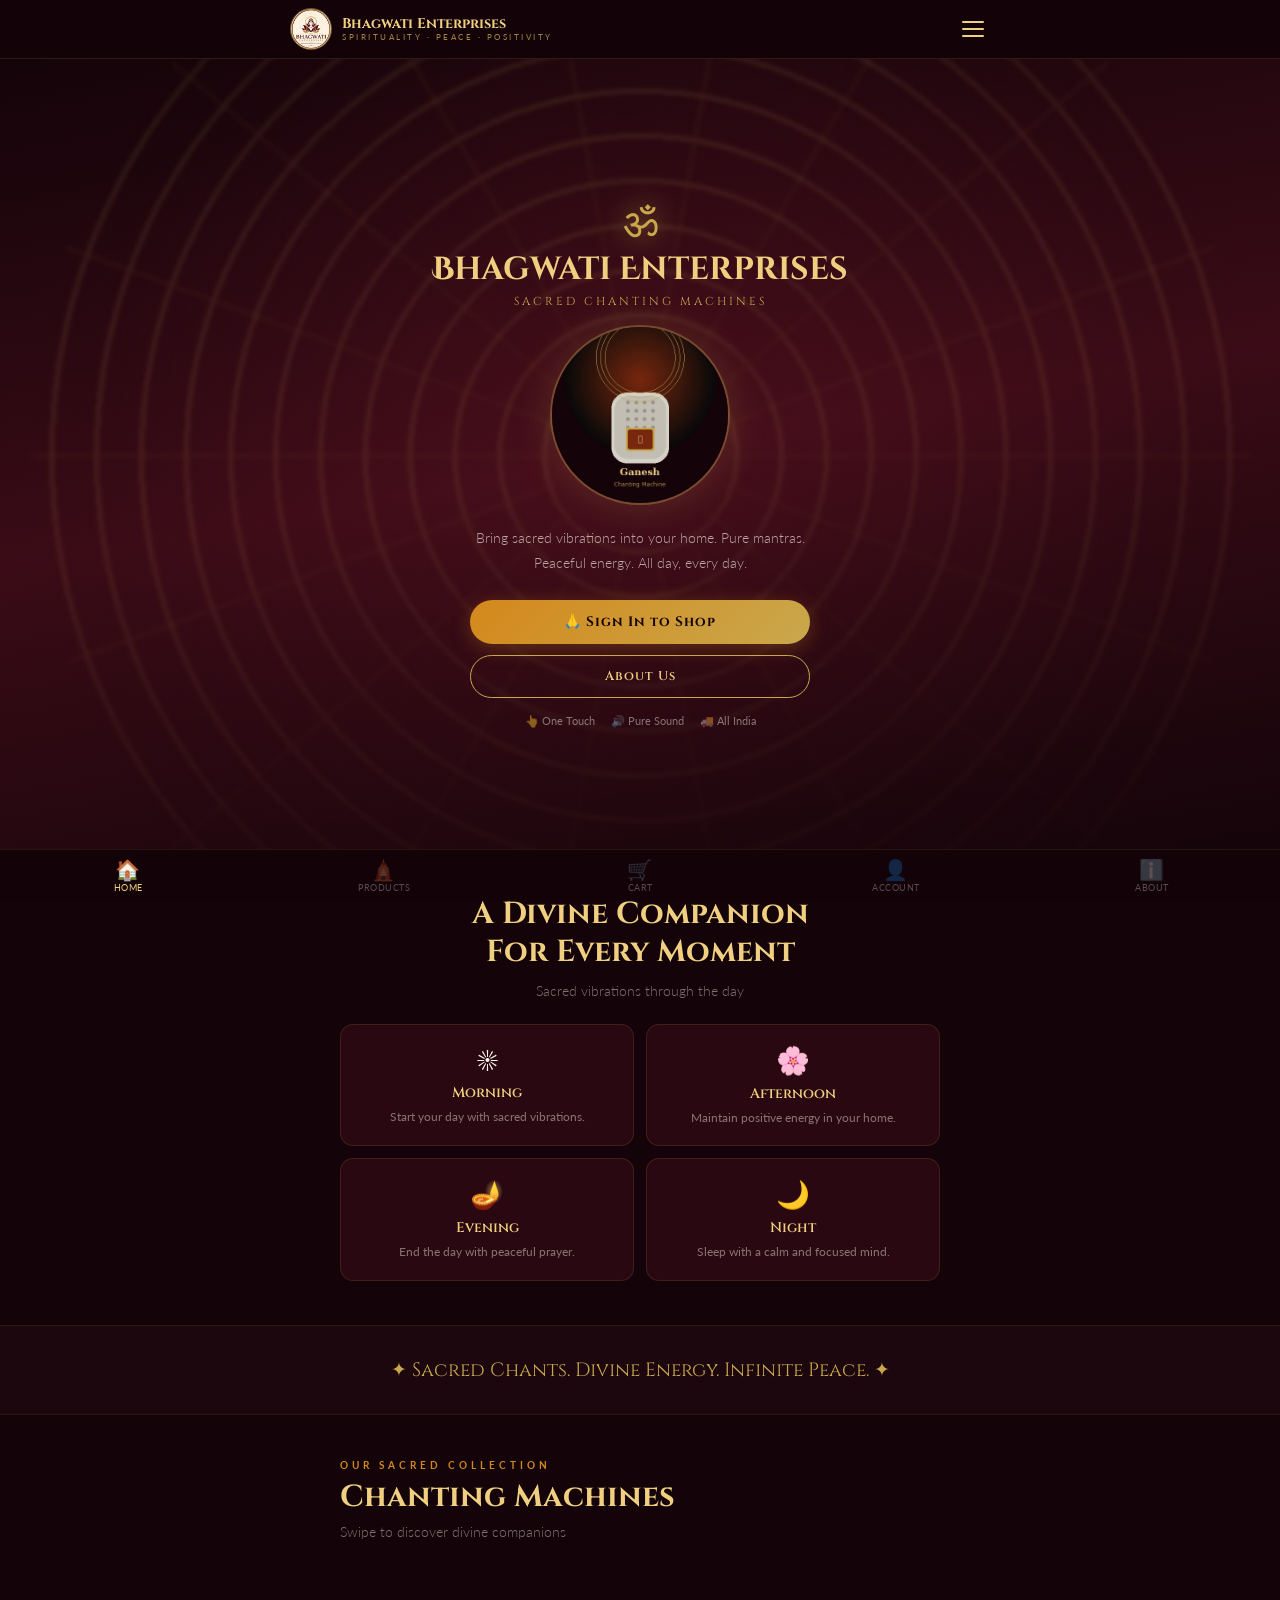
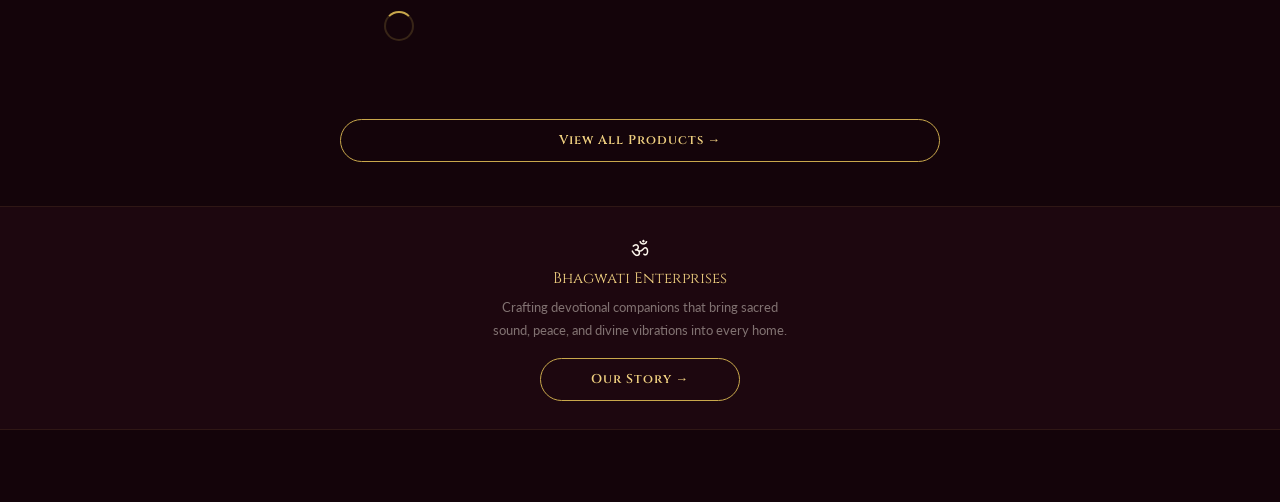
==== index.html @ 9eef814d "Add files via upload" ====
<!DOCTYPE html>
<html lang="en">
<head>
<meta charset="UTF-8"/>
<meta name="viewport" content="width=device-width, initial-scale=1.0"/>
<title>Bhagwati Enterprises – Sacred Chanting Machines</title>
<link rel="icon" href="images/favicon.png"/>
<link href="https://fonts.googleapis.com/css2?family=Cinzel:wght@400;600;700&family=Cinzel+Decorative:wght@400;700&family=Lato:wght@300;400;700&display=swap" rel="stylesheet"/>

<!-- Firebase v9 compat (works without modules) -->
<script src="https://www.gstatic.com/firebasejs/9.23.0/firebase-app-compat.js"></script>
<script src="https://www.gstatic.com/firebasejs/9.23.0/firebase-auth-compat.js"></script>
<script src="https://www.gstatic.com/firebasejs/9.23.0/firebase-firestore-compat.js"></script>

<style>
:root{
  --bg:#14040a;--bg2:#1e0810;--maroon:#4a0f1c;--maroon2:#6b1a2a;
  --gold:#c9a84c;--gold2:#f0d080;--gold3:#d4881b;
  --ivory:#fdf6ec;--ivory2:rgba(253,246,236,0.7);--ivory3:rgba(253,246,236,0.45);
  --green:#25d366;--tr:all 0.3s ease;
}
*,*::before,*::after{box-sizing:border-box;margin:0;padding:0}
html{scroll-behavior:smooth}
body{font-family:'Lato',sans-serif;background:var(--bg);color:var(--ivory);overflow-x:hidden;min-height:100vh}
::-webkit-scrollbar{width:4px}
::-webkit-scrollbar-thumb{background:var(--maroon2);border-radius:2px}

/* PAGES */
.page{display:none;min-height:100vh;padding-bottom:72px}
.page.active{display:block}

/* NAVBAR */
#navbar{position:sticky;top:0;z-index:999;background:rgba(20,4,10,0.97);backdrop-filter:blur(12px);border-bottom:1px solid rgba(201,168,76,0.15);padding:0 16px}
.nav-inner{display:flex;align-items:center;justify-content:space-between;height:58px;max-width:700px;margin:0 auto}
.nav-brand{display:flex;align-items:center;gap:10px;cursor:pointer}
.nav-logo{width:42px;height:42px;border-radius:50%;object-fit:cover;border:1.5px solid rgba(201,168,76,0.5)}
.nav-brand-text .bn{font-family:'Cinzel',serif;font-size:0.88rem;font-weight:700;color:var(--gold2);line-height:1.1}
.nav-brand-text .bt{font-size:0.52rem;letter-spacing:2.5px;text-transform:uppercase;color:var(--gold);opacity:0.8}
.nav-right{display:flex;align-items:center;gap:4px}
.nav-icon-btn{background:none;border:none;cursor:pointer;color:var(--gold2);font-size:1.2rem;padding:8px;border-radius:8px;position:relative;transition:var(--tr)}
.cart-badge{position:absolute;top:2px;right:2px;background:#e53e3e;color:#fff;font-size:0.58rem;font-weight:700;width:15px;height:15px;border-radius:50%;display:none;align-items:center;justify-content:center}
.cart-badge.show{display:flex}
.hamburger{background:none;border:none;cursor:pointer;display:flex;flex-direction:column;gap:5px;padding:6px}
.hamburger span{display:block;width:22px;height:2px;background:var(--gold2);border-radius:2px}

/* MOBILE MENU */
#mobile-menu{display:none;position:fixed;inset:0;z-index:998;background:rgba(20,4,10,0.99);flex-direction:column;padding:70px 28px 40px}
#mobile-menu.open{display:flex}
.mob-links{list-style:none}
.mob-links li{border-bottom:1px solid rgba(201,168,76,0.1)}
.mob-links li a{display:block;padding:16px 0;font-family:'Cinzel',serif;font-size:1.05rem;color:rgba(253,246,236,0.7);text-decoration:none;cursor:pointer}
.mob-links li a:hover{color:var(--gold2)}
.menu-x{position:absolute;top:14px;right:18px;background:none;border:none;color:var(--gold);font-size:1.5rem;cursor:pointer;padding:8px}

/* BUTTONS */
.btn-wa{display:flex;align-items:center;justify-content:center;gap:10px;background:var(--green);color:#fff;font-weight:700;font-size:0.92rem;padding:14px 20px;border-radius:40px;border:none;cursor:pointer;text-decoration:none;transition:var(--tr);width:100%;box-shadow:0 4px 20px rgba(37,211,102,0.3)}
.btn-wa:hover{transform:translateY(-2px)}
.btn-gold{display:flex;align-items:center;justify-content:center;gap:8px;background:linear-gradient(135deg,var(--gold3),var(--gold));color:var(--bg);font-family:'Cinzel',serif;font-weight:700;font-size:0.85rem;letter-spacing:1px;padding:13px 20px;border-radius:40px;border:none;cursor:pointer;text-decoration:none;transition:var(--tr);width:100%;box-shadow:0 4px 20px rgba(212,136,27,0.3)}
.btn-gold:hover{transform:translateY(-2px)}
.btn-outline{display:flex;align-items:center;justify-content:center;background:transparent;border:1.5px solid var(--gold);color:var(--gold2);font-family:'Cinzel',serif;font-weight:600;font-size:0.8rem;letter-spacing:1px;padding:12px 20px;border-radius:40px;cursor:pointer;text-decoration:none;transition:var(--tr);width:100%}
.btn-outline:hover{background:rgba(201,168,76,0.1)}

/* HOME HERO */
#home-hero{min-height:88vh;background:linear-gradient(170deg,rgba(20,4,10,0.6) 0%,rgba(74,15,28,0.7) 50%,rgba(20,4,10,0.95) 100%),url('images/hero-bg.jpg') center/cover no-repeat;display:flex;flex-direction:column;align-items:center;justify-content:center;text-align:center;padding:50px 20px 36px;position:relative}
.hero-om{font-size:2.6rem;color:var(--gold);text-shadow:0 0 30px rgba(201,168,76,0.8);margin-bottom:4px;animation:glow 3s ease-in-out infinite}
@keyframes glow{0%,100%{text-shadow:0 0 20px rgba(201,168,76,0.5)}50%{text-shadow:0 0 60px rgba(201,168,76,1),0 0 100px rgba(212,136,27,0.5)}}
.hero-title{font-family:'Cinzel Decorative',serif;font-size:clamp(1.4rem,5vw,2rem);font-weight:700;color:var(--gold2);line-height:1.2;margin-bottom:4px}
.hero-tag{font-family:'Cinzel',serif;font-size:0.72rem;letter-spacing:3px;text-transform:uppercase;color:var(--gold);margin-bottom:16px}
.hero-img{width:180px;height:180px;border-radius:50%;object-fit:cover;border:2px solid rgba(201,168,76,0.4);margin:0 auto 20px;display:block;box-shadow:0 0 40px rgba(201,168,76,0.2)}
.hero-desc{font-size:0.88rem;color:rgba(253,246,236,0.65);font-weight:300;margin-bottom:24px;line-height:1.8;max-width:340px}
.hero-cta{display:flex;flex-direction:column;gap:11px;width:100%;max-width:340px}
.hero-trust{display:flex;justify-content:center;gap:16px;margin-top:16px;font-size:0.7rem;color:rgba(253,246,236,0.45)}

/* SECTION */
.sec{padding:44px 20px;max-width:640px;margin:0 auto}
.eyebrow{font-size:0.63rem;font-weight:700;letter-spacing:4px;text-transform:uppercase;color:var(--gold3);display:block;margin-bottom:7px}
.sec-title{font-family:'Cinzel',serif;font-size:clamp(1.3rem,4vw,1.9rem);font-weight:700;color:var(--gold2);line-height:1.25;margin-bottom:8px}
.sec-sub{font-size:0.86rem;color:var(--ivory3);font-weight:300;line-height:1.8}
.divider-bar{border:none;border-top:1px solid rgba(201,168,76,0.12);margin:0}

/* TIME CARDS */
.time-grid{display:grid;grid-template-columns:1fr 1fr;gap:12px;margin-top:20px}
.time-card{background:rgba(74,15,28,0.4);border:1px solid rgba(201,168,76,0.14);border-radius:13px;padding:18px 14px;text-align:center;transition:var(--tr)}
.time-card:hover{border-color:rgba(201,168,76,0.4);transform:translateY(-2px)}
.time-icon{font-size:1.7rem;display:block;margin-bottom:7px}
.time-label{font-family:'Cinzel',serif;font-size:0.88rem;font-weight:600;color:var(--gold2);margin-bottom:5px}
.time-desc{font-size:0.76rem;color:var(--ivory3);line-height:1.6}

/* PROMISE BAR */
.promise-bar{background:rgba(30,8,16,0.9);border-top:1px solid rgba(201,168,76,0.1);border-bottom:1px solid rgba(201,168,76,0.1);padding:26px 20px;text-align:center}
.promise-text{font-family:'Cinzel',serif;font-size:clamp(0.95rem,3vw,1.2rem);color:var(--gold);line-height:1.9}

/* LOGIN WALL BANNER */
.login-wall{background:rgba(212,136,27,0.1);border:1px solid rgba(212,136,27,0.3);border-radius:10px;padding:14px 16px;text-align:center;margin-bottom:16px}
.login-wall p{font-size:0.82rem;color:var(--gold2);margin-bottom:10px}

/* PRODUCTS SCROLL */
.prod-scroll{display:flex;gap:13px;overflow-x:auto;padding:4px 0 10px;scroll-snap-type:x mandatory;-ms-overflow-style:none;scrollbar-width:none}
.prod-scroll::-webkit-scrollbar{display:none}
.pcard-mini{flex-shrink:0;width:165px;background:rgba(30,8,16,0.8);border:1px solid rgba(201,168,76,0.14);border-radius:11px;overflow:hidden;scroll-snap-align:start;cursor:pointer;transition:var(--tr)}
.pcard-mini:hover{border-color:rgba(201,168,76,0.4);transform:translateY(-3px)}
.pcard-mini img{width:100%;aspect-ratio:1;object-fit:cover;object-position:center;display:block}
.pcard-mini-body{padding:11px}
.pcard-mini-name{font-family:'Cinzel',serif;font-size:0.76rem;color:var(--gold2);margin-bottom:3px;line-height:1.3}
.pcard-mini-price{font-size:0.84rem;font-weight:700;color:var(--gold3)}

/* PRODUCTS GRID */
.prod-grid{display:grid;grid-template-columns:1fr 1fr;gap:14px;margin-top:20px}
@media(min-width:600px){.prod-grid{grid-template-columns:repeat(3,1fr)}}
.pcard{background:rgba(30,8,16,0.85);border:1px solid rgba(201,168,76,0.14);border-radius:12px;overflow:hidden;cursor:pointer;transition:var(--tr)}
.pcard:hover{border-color:rgba(201,168,76,0.45);transform:translateY(-3px)}
.pcard img{width:100%;aspect-ratio:1;object-fit:cover;object-position:center;display:block}
.pcard-body{padding:11px}
.pcard-badge{display:inline-block;font-size:0.58rem;font-weight:700;letter-spacing:1px;text-transform:uppercase;background:var(--gold3);color:var(--bg);padding:2px 8px;border-radius:20px;margin-bottom:5px}
.pcard-name{font-family:'Cinzel',serif;font-size:0.8rem;font-weight:600;color:var(--gold2);margin-bottom:3px;line-height:1.3}
.pcard-god{font-size:0.67rem;color:var(--gold);letter-spacing:1px;margin-bottom:5px}
.pcard-price{font-family:'Cinzel',serif;font-size:0.95rem;font-weight:700;color:var(--gold3)}

/* PRODUCT DETAIL */
.detail-back{display:flex;align-items:center;gap:7px;color:var(--gold);font-size:0.8rem;cursor:pointer;margin-bottom:18px;background:none;border:none;font-family:'Cinzel',serif;padding:0}
.gallery-main-wrap{width:100%;aspect-ratio:1;border-radius:14px;overflow:hidden;border:1px solid rgba(201,168,76,0.2);margin-bottom:10px;background:var(--bg2)}
.detail-img{width:100%;height:100%;object-fit:cover;object-position:center;display:block}
.gallery-thumbs{display:flex;gap:8px;overflow-x:auto;padding:2px 2px 14px;-ms-overflow-style:none;scrollbar-width:none}
.gallery-thumbs::-webkit-scrollbar{display:none}
.gthumb{flex-shrink:0;width:64px;height:64px;border-radius:9px;overflow:hidden;border:2px solid rgba(201,168,76,0.15);cursor:pointer;transition:var(--tr);opacity:0.65}
.gthumb img{width:100%;height:100%;object-fit:cover;object-position:center;display:block}
.gthumb.active{border-color:var(--gold);opacity:1}
.gthumb:hover{opacity:1}
.detail-god-tag{display:inline-block;background:rgba(20,4,10,0.85);border:1px solid rgba(201,168,76,0.3);color:var(--gold2);font-family:'Cinzel',serif;font-size:0.7rem;padding:4px 12px;border-radius:20px;letter-spacing:1px;margin-bottom:10px}
.detail-name{font-family:'Cinzel',serif;font-size:1.25rem;font-weight:700;color:var(--gold2);margin-bottom:6px}
.detail-price{font-family:'Cinzel',serif;font-size:1.5rem;font-weight:700;color:var(--gold3);margin-bottom:14px}
.detail-desc{font-size:0.87rem;color:var(--ivory2);line-height:1.85;margin-bottom:18px;font-weight:300}
.detail-features{background:rgba(74,15,28,0.3);border:1px solid rgba(201,168,76,0.1);border-radius:10px;padding:15px;margin-bottom:20px}
.detail-features h4{font-family:'Cinzel',serif;font-size:0.72rem;color:var(--gold);letter-spacing:2px;text-transform:uppercase;margin-bottom:11px}
.feat-row{display:flex;align-items:center;gap:9px;margin-bottom:7px;font-size:0.82rem;color:var(--ivory2)}
.qty-row{display:flex;align-items:center;gap:14px;margin-bottom:16px}
.qty-label{font-size:0.72rem;letter-spacing:1px;text-transform:uppercase;color:var(--ivory3)}
.qty-ctrl{display:flex;align-items:center;gap:10px;background:rgba(74,15,28,0.4);border:1px solid rgba(201,168,76,0.2);border-radius:30px;padding:4px 12px}
.qty-btn{background:none;border:none;color:var(--gold2);font-size:1.2rem;cursor:pointer;padding:2px 8px}
.qty-num{font-family:'Cinzel',serif;font-size:1rem;font-weight:700;color:var(--gold2);min-width:22px;text-align:center}
.detail-cta{display:flex;flex-direction:column;gap:10px}

/* CART */
.cart-empty{text-align:center;padding:56px 20px}
.cart-empty .ce-icon{font-size:3.2rem;display:block;margin-bottom:14px}
.cart-empty h2{font-family:'Cinzel',serif;font-size:1.2rem;color:var(--gold2);margin-bottom:8px}
.cart-empty p{font-size:0.86rem;color:var(--ivory3);margin-bottom:24px;line-height:1.7}
.cart-item{display:flex;gap:12px;align-items:center;background:rgba(30,8,16,0.8);border:1px solid rgba(201,168,76,0.12);border-radius:11px;padding:13px;margin-bottom:11px}
.cart-item img{width:62px;height:62px;object-fit:cover;border-radius:8px;flex-shrink:0}
.ci-info{flex:1;min-width:0}
.ci-name{font-family:'Cinzel',serif;font-size:0.82rem;color:var(--gold2);margin-bottom:3px;overflow:hidden;text-overflow:ellipsis;white-space:nowrap}
.ci-price{font-size:0.85rem;color:var(--gold3);font-weight:700}
.ci-qty{display:flex;align-items:center;gap:7px;margin-top:5px}
.ci-qbtn{background:rgba(74,15,28,0.6);border:1px solid rgba(201,168,76,0.2);color:var(--gold2);width:25px;height:25px;border-radius:50%;font-size:1rem;cursor:pointer;display:flex;align-items:center;justify-content:center}
.ci-qnum{font-size:0.85rem;color:var(--ivory);font-weight:700;min-width:18px;text-align:center}
.ci-rm{background:none;border:none;color:rgba(253,246,236,0.25);font-size:1rem;cursor:pointer;padding:4px;flex-shrink:0}
.ci-rm:hover{color:#fc8181}
.cart-summary{background:rgba(74,15,28,0.3);border:1px solid rgba(201,168,76,0.12);border-radius:11px;padding:18px;margin-top:18px}
.cs-row{display:flex;justify-content:space-between;font-size:0.86rem;color:var(--ivory2);padding:7px 0;border-bottom:1px solid rgba(201,168,76,0.07)}
.cs-row:last-child{border:none}
.cs-row.total{font-family:'Cinzel',serif;font-size:1rem;font-weight:700;color:var(--gold2);padding-top:12px}
.cart-cta{margin-top:14px;display:flex;flex-direction:column;gap:9px}

/* AUTH */
.auth-wrap{min-height:calc(100vh - 58px);display:flex;align-items:center;justify-content:center;padding:28px 20px}
.auth-card{background:rgba(30,8,16,0.97);border:1px solid rgba(201,168,76,0.18);border-radius:16px;padding:32px 24px;width:100%;max-width:380px;text-align:center}
.auth-om{font-size:2.3rem;color:var(--gold);text-shadow:0 0 20px rgba(201,168,76,0.7);margin-bottom:8px;display:block}
.auth-title{font-family:'Cinzel',serif;font-size:1.2rem;font-weight:700;color:var(--gold2);margin-bottom:4px}
.auth-sub{font-size:0.8rem;color:var(--ivory3);margin-bottom:22px}
.auth-tabs{display:flex;border-bottom:1px solid rgba(201,168,76,0.14);margin-bottom:20px}
.auth-tab{flex:1;padding:9px;background:none;border:none;font-family:'Cinzel',serif;font-size:0.78rem;font-weight:600;color:var(--ivory3);cursor:pointer;border-bottom:2px solid transparent;margin-bottom:-1px;transition:var(--tr)}
.auth-tab.active{color:var(--gold2);border-bottom-color:var(--gold)}
.tab-pane{display:none}
.tab-pane.active{display:block}
.fgroup{margin-bottom:14px;text-align:left}
.fgroup label{display:block;font-size:0.7rem;font-weight:700;letter-spacing:1px;text-transform:uppercase;color:var(--ivory3);margin-bottom:6px}
.fgroup input{width:100%;padding:11px 14px;background:rgba(74,15,28,0.4);border:1.5px solid rgba(201,168,76,0.15);border-radius:8px;color:var(--ivory);font-family:'Lato',sans-serif;font-size:0.88rem;outline:none;transition:var(--tr)}
.fgroup input:focus{border-color:var(--gold);background:rgba(74,15,28,0.6)}
.fgroup input::placeholder{color:rgba(253,246,236,0.22)}
.fmsg{font-size:0.76rem;padding:9px 12px;border-radius:7px;margin-bottom:12px;display:none;text-align:left}
.fmsg.error{background:rgba(229,62,62,0.13);color:#fc8181;border:1px solid rgba(229,62,62,0.25);display:block}
.fmsg.success{background:rgba(72,187,120,0.13);color:#68d391;border:1px solid rgba(72,187,120,0.25);display:block}
.auth-link{margin-top:16px;font-size:0.78rem;color:var(--ivory3)}
.auth-link a{color:var(--gold);text-decoration:none;cursor:pointer}
.forgot{display:block;text-align:right;font-size:0.73rem;color:var(--gold);text-decoration:none;cursor:pointer;margin-top:-6px;margin-bottom:14px}

/* ACCOUNT */
.acc-wrap{padding:28px 20px;max-width:580px;margin:0 auto}
.acc-profile{display:flex;align-items:center;gap:14px;background:rgba(74,15,28,0.35);border:1px solid rgba(201,168,76,0.14);border-radius:14px;padding:18px;margin-bottom:22px}
.acc-avatar{width:58px;height:58px;border-radius:50%;background:linear-gradient(135deg,var(--maroon),var(--maroon2));border:2px solid var(--gold);display:flex;align-items:center;justify-content:center;font-size:1.5rem;flex-shrink:0}
.acc-name{font-family:'Cinzel',serif;font-size:0.95rem;font-weight:700;color:var(--gold2);margin-bottom:3px}
.acc-email{font-size:0.75rem;color:var(--ivory3)}
.acc-menu{list-style:none}
.acc-menu li{border-bottom:1px solid rgba(201,168,76,0.07)}
.acc-menu li button,.acc-menu li a{width:100%;display:flex;align-items:center;gap:13px;padding:15px 4px;background:none;border:none;color:var(--ivory2);font-size:0.88rem;font-family:'Lato',sans-serif;cursor:pointer;text-decoration:none;transition:var(--tr);text-align:left}
.acc-menu li button:hover,.acc-menu li a:hover{color:var(--gold2)}
.acc-menu .am-icon{font-size:1.1rem;width:26px;text-align:center}
.acc-arrow{margin-left:auto;color:var(--ivory3);font-size:0.8rem}
.acc-divider{font-family:'Cinzel',serif;font-size:0.62rem;letter-spacing:3px;text-transform:uppercase;color:var(--ivory3);padding:18px 4px 7px;border-bottom:1px solid rgba(201,168,76,0.07)}
.logout-btn{color:#fc8181 !important}

/* ABOUT */
.about-wrap{padding:28px 20px;max-width:580px;margin:0 auto}
.about-logo{width:200px;height:200px;border-radius:50%;object-fit:cover;display:block;margin:0 auto 24px;border:2px solid rgba(201,168,76,0.3);box-shadow:0 0 40px rgba(201,168,76,0.15)}
.about-para{font-size:0.88rem;color:var(--ivory2);line-height:1.9;margin-bottom:13px;font-weight:300}
.promise-list{list-style:none;margin-top:14px}
.promise-list li{display:flex;align-items:center;gap:9px;padding:9px 0;border-bottom:1px solid rgba(201,168,76,0.07);font-size:0.86rem;color:var(--ivory2)}
.pi{color:var(--gold3)}

/* BOTTOM NAV */
#bottom-nav{position:fixed;bottom:0;left:0;right:0;background:rgba(20,4,10,0.97);backdrop-filter:blur(12px);border-top:1px solid rgba(201,168,76,0.1);display:flex;z-index:990}
.bnav-btn{flex:1;display:flex;flex-direction:column;align-items:center;justify-content:center;padding:9px 4px 7px;background:none;border:none;cursor:pointer;color:rgba(253,246,236,0.3);transition:var(--tr);font-size:0.55rem;font-family:'Lato',sans-serif;letter-spacing:0.5px;text-transform:uppercase;gap:3px}
.bnav-btn.active,.bnav-btn:hover{color:var(--gold2)}
.bnav-icon{font-size:1.25rem;line-height:1}

/* WA FAB */
#wa-fab{position:fixed;bottom:68px;right:14px;width:50px;height:50px;border-radius:50%;background:var(--green);display:none;align-items:center;justify-content:center;box-shadow:0 4px 20px rgba(37,211,102,0.5);cursor:pointer;z-index:980;text-decoration:none;font-size:1.4rem;transition:var(--tr)}
#wa-fab:hover{transform:scale(1.1)}

/* TOAST */
#toast{position:fixed;bottom:76px;left:50%;transform:translateX(-50%) translateY(20px);background:rgba(20,4,10,0.96);border:1px solid rgba(201,168,76,0.3);color:var(--ivory);padding:11px 20px;border-radius:30px;font-size:0.8rem;z-index:9999;opacity:0;transition:all 0.3s ease;pointer-events:none;white-space:nowrap;backdrop-filter:blur(10px)}
#toast.show{opacity:1;transform:translateX(-50%) translateY(0)}

/* LOADER */
/* ── STOCK STATUS ── */
.stock-banner{font-family:'Cinzel',serif;font-size:0.78rem;font-weight:700;letter-spacing:0.5px;padding:9px 14px;border-radius:8px;margin-bottom:14px;text-align:center}
.stock-banner.in{background:rgba(72,187,120,0.13);color:#68d391;border:1px solid rgba(72,187,120,0.3)}
.stock-banner.out{background:rgba(229,62,62,0.13);color:#fc8181;border:1px solid rgba(229,62,62,0.3)}
.btn-disabled,.btn-disabled:hover{background:rgba(120,110,90,0.3) !important;color:rgba(253,246,236,0.4) !important;box-shadow:none !important;cursor:not-allowed;transform:none !important}
.pcard-img-wrap{position:relative;overflow:hidden}
.oos-badge{position:absolute;top:8px;left:8px;background:rgba(229,62,62,0.92);color:#fff;font-size:0.6rem;font-weight:700;letter-spacing:0.5px;text-transform:uppercase;padding:3px 9px;border-radius:20px;z-index:2}
.out-of-stock{opacity:0.55}
.out-of-stock .pcard-img-wrap img,.out-of-stock img{filter:grayscale(40%)}

.loader{text-align:center;padding:44px;color:var(--gold);font-family:'Cinzel',serif;letter-spacing:2px;font-size:0.85rem}
.spinner{width:30px;height:30px;border:2px solid rgba(201,168,76,0.2);border-top-color:var(--gold);border-radius:50%;animation:spin 0.8s linear infinite;margin:0 auto 10px}
@keyframes spin{to{transform:rotate(360deg)}}
</style>
</head>
<body>

<!-- NAVBAR -->
<nav id="navbar">
  <div class="nav-inner">
    <div class="nav-brand" onclick="goTo('home')">
      <img src="images/logo.jpg" class="nav-logo" alt="Bhagwati Enterprises"/>
      <div class="nav-brand-text">
        <div class="bn">Bhagwati Enterprises</div>
        <div class="bt">Spirituality · Peace · Positivity</div>
      </div>
    </div>
    <div class="nav-right">
      <button class="nav-icon-btn" id="nav-cart-btn" onclick="goTo('cart')" style="display:none;">
        🛒<span class="cart-badge" id="cart-badge">0</span>
      </button>
      <button class="hamburger" id="ham-btn"><span></span><span></span><span></span></button>
    </div>
  </div>
</nav>

<!-- MOBILE MENU -->
<div id="mobile-menu">
  <button class="menu-x" id="menu-x">✕</button>
  <ul class="mob-links">
    <li><a onclick="goTo('home');closeMenu()">🏠 Home</a></li>
    <li><a onclick="goTo('products');closeMenu()">🛕 Products</a></li>
    <li><a onclick="goTo('cart');closeMenu()" id="mob-cart">🛒 Cart</a></li>
    <li><a onclick="goTo('auth');closeMenu()" id="mob-auth">👤 Login / Register</a></li>
    <li><a onclick="goTo('about');closeMenu()">ℹ️ About Us</a></li>
  </ul>
</div>

<!-- ═══ HOME ═══ -->
<div class="page active" id="page-home">
  <div id="home-hero">
    <div class="hero-om">ॐ</div>
    <h1 class="hero-title">Bhagwati Enterprises</h1>
    <p class="hero-tag">Sacred Chanting Machines</p>
    <img src="images/product-ganesh.jpg" class="hero-img" id="hero-img" alt="Chanting Machine"/>
    <p class="hero-desc">Bring sacred vibrations into your home. Pure mantras. Peaceful energy. All day, every day.</p>
    <!-- GUEST buttons -->
    <div class="hero-cta" id="hero-guest">
      <button class="btn-gold" onclick="goTo('auth')">🙏 Sign In to Shop</button>
      <button class="btn-outline" onclick="goTo('about')">About Us</button>
    </div>
    <!-- LOGGED IN buttons -->
    <div class="hero-cta" id="hero-user" style="display:none;">
      <a class="btn-wa" id="hero-wa" href="#" target="_blank">
        <svg viewBox="0 0 24 24" style="width:19px;height:19px;fill:#fff;flex-shrink:0"><path d="M17.472 14.382c-.297-.149-1.758-.867-2.03-.967-.273-.099-.471-.148-.67.15-.197.297-.767.966-.94 1.164-.173.199-.347.223-.644.075-.297-.15-1.255-.463-2.39-1.475-.883-.788-1.48-1.761-1.653-2.059-.173-.297-.018-.458.13-.606.134-.133.298-.347.446-.52.149-.174.198-.298.298-.497.099-.198.05-.371-.025-.52-.075-.149-.669-1.612-.916-2.207-.242-.579-.487-.5-.669-.51-.173-.008-.371-.01-.57-.01-.198 0-.52.074-.792.372-.272.297-1.04 1.016-1.04 2.479 0 1.462 1.065 2.875 1.213 3.074.149.198 2.096 3.2 5.077 4.487.709.306 1.262.489 1.694.625.712.227 1.36.195 1.871.118.571-.085 1.758-.719 2.006-1.413.248-.694.248-1.289.173-1.413-.074-.124-.272-.198-.57-.347m-5.421 7.403h-.004a9.87 9.87 0 01-5.031-1.378l-.361-.214-3.741.982.998-3.648-.235-.374a9.86 9.86 0 01-1.51-5.26c.001-5.45 4.436-9.884 9.888-9.884 2.64 0 5.122 1.03 6.988 2.898a9.825 9.825 0 012.893 6.994c-.003 5.45-4.437 9.884-9.885 9.884m8.413-18.297A11.815 11.815 0 0012.05 0C5.495 0 .16 5.335.157 11.892c0 2.096.547 4.142 1.588 5.945L.057 24l6.305-1.654a11.882 11.882 0 005.683 1.448h.005c6.554 0 11.89-5.335 11.893-11.893a11.821 11.821 0 00-3.48-8.413Z"/></svg>
        Order on WhatsApp
      </a>
      <button class="btn-gold" onclick="goTo('products')">✦ Shop All Products</button>
    </div>
    <div class="hero-trust"><span>👆 One Touch</span><span>🔊 Pure Sound</span><span>🚚 All India</span></div>
  </div>

  <!-- Time of day -->
  <div class="sec">
    <div style="text-align:center;margin-bottom:18px">
      <h2 class="sec-title">A Divine Companion<br>For Every Moment</h2>
      <p class="sec-sub">Sacred vibrations through the day</p>
    </div>
    <div class="time-grid">
      <div class="time-card"><span class="time-icon">☀️</span><div class="time-label">Morning</div><div class="time-desc">Start your day with sacred vibrations.</div></div>
      <div class="time-card"><span class="time-icon">🌸</span><div class="time-label">Afternoon</div><div class="time-desc">Maintain positive energy in your home.</div></div>
      <div class="time-card"><span class="time-icon">🪔</span><div class="time-label">Evening</div><div class="time-desc">End the day with peaceful prayer.</div></div>
      <div class="time-card"><span class="time-icon">🌙</span><div class="time-label">Night</div><div class="time-desc">Sleep with a calm and focused mind.</div></div>
    </div>
  </div>

  <div class="promise-bar"><p class="promise-text">✦ Sacred Chants. Divine Energy. Infinite Peace. ✦</p></div>

  <!-- Home products preview -->
  <div class="sec">
    <span class="eyebrow">Our Sacred Collection</span>
    <h2 class="sec-title" style="margin-bottom:4px">Chanting Machines</h2>
    <p class="sec-sub" style="margin-bottom:18px">Swipe to discover divine companions</p>
    <div class="prod-scroll" id="home-prod-scroll"><div class="loader"><div class="spinner"></div></div></div>
    <!-- Guest hint -->
    <div id="home-login-hint" style="display:none;margin-top:16px">
      <div class="login-wall">
        <p>🔒 Sign in to view prices, add to cart &amp; order on WhatsApp</p>
        <button class="btn-gold" onclick="goTo('auth')" style="max-width:180px;margin:0 auto;padding:10px 18px;font-size:0.78rem">Sign In / Register</button>
      </div>
    </div>
    <div style="margin-top:14px"><button class="btn-outline" onclick="goTo('products')">View All Products →</button></div>
  </div>

  <!-- Footer teaser -->
  <div class="promise-bar" style="padding:28px 20px">
    <div style="font-size:1.3rem;margin-bottom:7px">ॐ</div>
    <div style="font-family:'Cinzel',serif;font-size:0.95rem;color:var(--gold2);margin-bottom:7px">Bhagwati Enterprises</div>
    <p style="font-size:0.8rem;color:var(--ivory3);max-width:300px;margin:0 auto 16px;line-height:1.8">Crafting devotional companions that bring sacred sound, peace, and divine vibrations into every home.</p>
    <button class="btn-outline" style="max-width:200px;margin:0 auto" onclick="goTo('about')">Our Story →</button>
  </div>
</div>

<!-- ═══ PRODUCTS ═══ -->
<div class="page" id="page-products">
  <div class="sec">
    <span class="eyebrow">Our Sacred Collection</span>
    <h2 class="sec-title">Chanting Machines</h2>
    <p class="sec-sub">One touch — endless divine vibrations for every beloved deity</p>
    <div class="prod-grid" id="prod-grid"><div class="loader" style="grid-column:1/-1"><div class="spinner"></div>Loading…</div></div>
  </div>
</div>

<!-- ═══ PRODUCT DETAIL ═══ -->
<div class="page" id="page-detail">
  <div class="sec">
    <button class="detail-back" onclick="goTo('products')">← Back to Products</button>
    <div class="gallery-main-wrap">
      <img id="d-img" src="" alt="" class="detail-img"/>
    </div>
    <div class="gallery-thumbs" id="gallery-thumbs"></div>
    <span class="detail-god-tag" id="d-god"></span>
    <div id="d-badge"></div>
    <h1 class="detail-name" id="d-name"></h1>
    <div class="detail-price" id="d-price"></div>
    <div class="stock-banner" id="stock-banner" style="display:none;"></div>
    <p class="detail-desc" id="d-desc"></p>
    <div class="detail-features">
      <h4>✦ What You Get</h4>
      <div class="feat-row"><span>👆</span> Easy one-touch operation</div>
      <div class="feat-row"><span>🔊</span> Clear &amp; pure devotional sound</div>
      <div class="feat-row"><span>🏠</span> Perfect for home, office &amp; temple</div>
      <div class="feat-row"><span>⚠️</span> Avoid using on inverter</div>
      <div class="feat-row"><span>🚚</span> Free shipping all over India</div>
    </div>
    <div class="qty-row">
      <span class="qty-label">Qty</span>
      <div class="qty-ctrl">
        <button class="qty-btn" id="qty-minus">−</button>
        <span class="qty-num" id="qty-num">1</span>
        <button class="qty-btn" id="qty-plus">+</button>
      </div>
    </div>
    <div class="detail-cta">
      <button class="btn-gold" id="btn-add-cart">🛒 Add to Cart</button>
      <a class="btn-wa" id="btn-wa-order" href="#" target="_blank">
        <svg viewBox="0 0 24 24" style="width:19px;height:19px;fill:#fff;flex-shrink:0"><path d="M17.472 14.382c-.297-.149-1.758-.867-2.03-.967-.273-.099-.471-.148-.67.15-.197.297-.767.966-.94 1.164-.173.199-.347.223-.644.075-.297-.15-1.255-.463-2.39-1.475-.883-.788-1.48-1.761-1.653-2.059-.173-.297-.018-.458.13-.606.134-.133.298-.347.446-.52.149-.174.198-.298.298-.497.099-.198.05-.371-.025-.52-.075-.149-.669-1.612-.916-2.207-.242-.579-.487-.5-.669-.51-.173-.008-.371-.01-.57-.01-.198 0-.52.074-.792.372-.272.297-1.04 1.016-1.04 2.479 0 1.462 1.065 2.875 1.213 3.074.149.198 2.096 3.2 5.077 4.487.709.306 1.262.489 1.694.625.712.227 1.36.195 1.871.118.571-.085 1.758-.719 2.006-1.413.248-.694.248-1.289.173-1.413-.074-.124-.272-.198-.57-.347m-5.421 7.403h-.004a9.87 9.87 0 01-5.031-1.378l-.361-.214-3.741.982.998-3.648-.235-.374a9.86 9.86 0 01-1.51-5.26c.001-5.45 4.436-9.884 9.888-9.884 2.64 0 5.122 1.03 6.988 2.898a9.825 9.825 0 012.893 6.994c-.003 5.45-4.437 9.884-9.885 9.884m8.413-18.297A11.815 11.815 0 0012.05 0C5.495 0 .16 5.335.157 11.892c0 2.096.547 4.142 1.588 5.945L.057 24l6.305-1.654a11.882 11.882 0 005.683 1.448h.005c6.554 0 11.89-5.335 11.893-11.893a11.821 11.821 0 00-3.48-8.413Z"/></svg>
        Order Now on WhatsApp
      </a>
      <a class="btn-outline" id="btn-meesho" href="#" target="_blank" style="display:none;border-color:#9f2089;color:#e93eb9;">
        🛍️ Buy on Meesho
      </a>
    </div>
  </div>
</div>

<!-- ═══ CART ═══ -->
<div class="page" id="page-cart">
  <div class="sec">
    <h2 class="sec-title" style="margin-bottom:20px">Your Cart</h2>
    <div id="cart-contents"></div>
  </div>
</div>

<!-- ═══ AUTH ═══ -->
<div class="page" id="page-auth">
  <div class="auth-wrap">
    <div class="auth-card">
      <span class="auth-om">ॐ</span>
      <h2 class="auth-title">Welcome Back</h2>
      <p class="auth-sub">Sign in to your sacred account</p>
      <div id="wall-msg" class="login-wall" style="display:none"><p id="wall-msg-text"></p></div>
      <div class="auth-tabs">
        <button class="auth-tab active" onclick="switchTab('login')">Sign In</button>
        <button class="auth-tab" onclick="switchTab('register')">Register</button>
      </div>
      <!-- Login -->
      <div class="tab-pane active" id="tab-login">
        <div class="fmsg" id="login-msg"></div>
        <div class="fgroup"><label>Email</label><input type="email" id="l-email" placeholder="your@email.com"/></div>
        <div class="fgroup"><label>Password</label><input type="password" id="l-pass" placeholder="••••••••"/></div>
        <span class="forgot" id="forgot-btn">Forgot password?</span>
        <button class="btn-gold" id="btn-login">Sign In</button>
        <p class="auth-link">New here? <a onclick="switchTab('register')">Create an account</a></p>
      </div>
      <!-- Register -->
      <div class="tab-pane" id="tab-register">
        <div class="fmsg" id="reg-msg"></div>
        <div class="fgroup"><label>Full Name</label><input type="text" id="r-name" placeholder="Ramesh Sharma"/></div>
        <div class="fgroup"><label>Email</label><input type="email" id="r-email" placeholder="your@email.com"/></div>
        <div class="fgroup"><label>Phone</label><input type="tel" id="r-phone" placeholder="+91 98765 43210"/></div>
        <div class="fgroup"><label>Password</label><input type="password" id="r-pass" placeholder="Min 6 characters"/></div>
        <button class="btn-gold" id="btn-register">Create Account</button>
        <p class="auth-link">Already registered? <a onclick="switchTab('login')">Sign In</a></p>
      </div>
    </div>
  </div>
</div>

<!-- ═══ ACCOUNT ═══ -->
<div class="page" id="page-account">
  <div class="acc-wrap">
    <h2 class="sec-title" style="margin-bottom:18px">My Account</h2>
    <div class="acc-profile">
      <div class="acc-avatar">🙏</div>
      <div><div class="acc-name" id="acc-name">—</div><div class="acc-email" id="acc-email">—</div></div>
    </div>
    <ul class="acc-menu">
      <li><button onclick="goTo('products')"><span class="am-icon">🛕</span>Shop Products<span class="acc-arrow">›</span></button></li>
      <li><button onclick="goTo('cart')"><span class="am-icon">🛒</span>My Cart<span class="acc-arrow">›</span></button></li>
      <li><a id="acc-wa-link" href="#" target="_blank"><span class="am-icon">💬</span>Order Help on WhatsApp<span class="acc-arrow">›</span></a></li>
      <li><button onclick="goTo('about')"><span class="am-icon">ℹ️</span>About Us<span class="acc-arrow">›</span></button></li>
      <div class="acc-divider">Account Settings</div>
      <li><button class="logout-btn" id="btn-logout"><span class="am-icon">🚪</span>Sign Out</button></li>
    </ul>
  </div>
</div>

<!-- ═══ ABOUT ═══ -->
<div class="page" id="page-about">
  <div class="about-wrap">
    <img src="images/logo.jpg" class="about-logo" alt="Bhagwati Enterprises"/>
    <span class="eyebrow">Our Story</span>
    <h2 class="sec-title" style="margin-bottom:16px">Rooted in Faith,<br>Built with Devotion</h2>
    <p class="about-para">Bhagwati Enterprises was founded with a single sacred purpose — to carry divine vibrations into every home in India. We specialise in chanting machines that play pure, devotional mantras for your favourite deity.</p>
    <p class="about-para">Every machine is built with reverence — clear sound, simple one-touch operation, and a beautiful photograph of the deity inside. A divine companion for your home.</p>
    <h3 style="font-family:'Cinzel',serif;font-size:0.82rem;letter-spacing:2px;text-transform:uppercase;color:var(--gold3);margin:22px 0 4px">Sacred Promise</h3>
    <ul class="promise-list">
      <li><span class="pi">✦</span> Pure devotional sound in every machine</li>
      <li><span class="pi">✦</span> Crafted with reverence and care</li>
      <li><span class="pi">✦</span> Easy one-touch operation for all ages</li>
      <li><span class="pi">✦</span> Order conveniently on WhatsApp</li>
      <li><span class="pi">✦</span> Delivered safely all over India</li>
      <li><span class="pi">✦</span> Trusted by thousands of devotees</li>
    </ul>
    <div style="margin-top:24px;display:flex;flex-direction:column;gap:10px">
      <a class="btn-wa" id="about-wa" href="#" target="_blank">
        <svg viewBox="0 0 24 24" style="width:19px;height:19px;fill:#fff"><path d="M17.472 14.382c-.297-.149-1.758-.867-2.03-.967-.273-.099-.471-.148-.67.15-.197.297-.767.966-.94 1.164-.173.199-.347.223-.644.075-.297-.15-1.255-.463-2.39-1.475-.883-.788-1.48-1.761-1.653-2.059-.173-.297-.018-.458.13-.606.134-.133.298-.347.446-.52.149-.174.198-.298.298-.497.099-.198.05-.371-.025-.52-.075-.149-.669-1.612-.916-2.207-.242-.579-.487-.5-.669-.51-.173-.008-.371-.01-.57-.01-.198 0-.52.074-.792.372-.272.297-1.04 1.016-1.04 2.479 0 1.462 1.065 2.875 1.213 3.074.149.198 2.096 3.2 5.077 4.487.709.306 1.262.489 1.694.625.712.227 1.36.195 1.871.118.571-.085 1.758-.719 2.006-1.413.248-.694.248-1.289.173-1.413-.074-.124-.272-.198-.57-.347m-5.421 7.403h-.004a9.87 9.87 0 01-5.031-1.378l-.361-.214-3.741.982.998-3.648-.235-.374a9.86 9.86 0 01-1.51-5.26c.001-5.45 4.436-9.884 9.888-9.884 2.64 0 5.122 1.03 6.988 2.898a9.825 9.825 0 012.893 6.994c-.003 5.45-4.437 9.884-9.885 9.884m8.413-18.297A11.815 11.815 0 0012.05 0C5.495 0 .16 5.335.157 11.892c0 2.096.547 4.142 1.588 5.945L.057 24l6.305-1.654a11.882 11.882 0 005.683 1.448h.005c6.554 0 11.89-5.335 11.893-11.893a11.821 11.821 0 00-3.48-8.413Z"/></svg>
        Chat with Us on WhatsApp
      </a>
    </div>
    <p style="text-align:center;margin-top:28px;font-size:0.62rem;color:rgba(253,246,236,0.18);letter-spacing:1px">© 2025 BHAGWATI ENTERPRISES · SACRED CHANTING MACHINES</p>
  </div>
</div>

<!-- BOTTOM NAV -->
<nav id="bottom-nav">
  <button class="bnav-btn active" data-p="home"     onclick="goTo('home')"><span class="bnav-icon">🏠</span>Home</button>
  <button class="bnav-btn"        data-p="products"  onclick="goTo('products')"><span class="bnav-icon">🛕</span>Products</button>
  <button class="bnav-btn"        data-p="cart"      onclick="goTo('cart')"><span class="bnav-icon">🛒</span>Cart</button>
  <button class="bnav-btn"        data-p="auth"      onclick="goTo('auth')" id="bnav-auth"><span class="bnav-icon" id="bnav-auth-icon">👤</span><span id="bnav-auth-label">Account</span></button>
  <button class="bnav-btn"        data-p="about"     onclick="goTo('about')"><span class="bnav-icon">ℹ️</span>About</button>
</nav>

<!-- WhatsApp FAB -->
<a id="wa-fab" href="#" target="_blank">💬</a>

<!-- Toast -->
<div id="toast"></div>

<script>
// ═══════════════════════════════════════
//  BHAGWATI ENTERPRISES — Main App
//  Firebase v9 compat (no ES modules)
// ═══════════════════════════════════════

// ── Firebase Init ──
const firebaseConfig = {
  apiKey: "AIzaSyDm5d9A4gT8-yPBHXbbe1oRfwnuIsD5Pas",
  authDomain: "bhagwati-enterprises-1be1a.firebaseapp.com",
  projectId: "bhagwati-enterprises-1be1a",
  storageBucket: "bhagwati-enterprises-1be1a.firebasestorage.app",
  messagingSenderId: "227916203233",
  appId: "1:227916203233:web:a82c34d307bc95744463a0",
  measurementId: "G-HDCPYHP4ZY"
};
firebase.initializeApp(firebaseConfig);
const auth = firebase.auth();
const db   = firebase.firestore();

// ── WhatsApp number ──
const WA = "919876543210"; // ← Replace with your real WhatsApp number
const waLink = (msg) => `https://wa.me/${WA}?text=${encodeURIComponent(msg)}`;

// Set all WA links
document.getElementById('hero-wa').href    = waLink('Namaste! I want to order a Chanting Machine.');
document.getElementById('about-wa').href   = waLink('Namaste! I want to know more about your Chanting Machines.');
document.getElementById('acc-wa-link').href= waLink('Namaste! I need help with my order.');
document.getElementById('wa-fab').href     = waLink('Namaste! I want to order a Chanting Machine.');

// ── Protected pages ──
const PROTECTED = ['products','detail','cart','account'];

// ── State ──
let currentUser = null;
let products    = [];
let currentProd = null;
let qty         = 1;
let cart        = [];
let afterLogin  = 'products';

// ── Toast ──
function toast(msg) {
  const t = document.getElementById('toast');
  t.textContent = msg;
  t.classList.add('show');
  setTimeout(() => t.classList.remove('show'), 2800);
}

// ── Navigation ──
function goTo(page) {
  // Auth gate
  if (PROTECTED.includes(page) && !currentUser) {
    showWall(page); return;
  }
  // Logged-in → account page instead of auth
  if (page === 'auth' && currentUser) page = 'account';

  document.querySelectorAll('.page').forEach(p => p.classList.remove('active'));
  const pg = document.getElementById('page-' + page);
  if (!pg) return;
  pg.classList.add('active');

  document.querySelectorAll('.bnav-btn').forEach(b => {
    b.classList.toggle('active',
      b.dataset.p === page ||
      (page === 'account' && b.dataset.p === 'auth') ||
      (page === 'detail'  && b.dataset.p === 'products')
    );
  });
  window.scrollTo(0,0);
  if (page === 'products') renderProducts();
  if (page === 'cart')     renderCart();
}
window.goTo = goTo;

// ── Login wall ──
function showWall(intendedPage) {
  afterLogin = intendedPage;
  const labels = {products:'products & ordering', detail:'product details', cart:'your cart'};
  const el = document.getElementById('wall-msg');
  const txt = document.getElementById('wall-msg-text');
  txt.textContent = '🔒 Please sign in to access ' + (labels[intendedPage]||'this page') + '.';
  el.style.display = 'block';
  document.querySelectorAll('.page').forEach(p => p.classList.remove('active'));
  document.getElementById('page-auth').classList.add('active');
  document.querySelectorAll('.bnav-btn').forEach(b => b.classList.toggle('active', b.dataset.p==='auth'));
  switchTab('login');
  window.scrollTo(0,0);
}

// ── Hamburger ──
document.getElementById('ham-btn').onclick = () => document.getElementById('mobile-menu').classList.add('open');
document.getElementById('menu-x').onclick  = () => document.getElementById('mobile-menu').classList.remove('open');
window.closeMenu = () => document.getElementById('mobile-menu').classList.remove('open');

// ── Auth tabs ──
window.switchTab = function(tab) {
  document.querySelectorAll('.auth-tab').forEach((t,i) => t.classList.toggle('active', (i===0&&tab==='login')||(i===1&&tab==='register')));
  document.getElementById('tab-login').classList.toggle('active', tab==='login');
  document.getElementById('tab-register').classList.toggle('active', tab==='register');
  if (tab !== 'login') document.getElementById('wall-msg').style.display = 'none';
};

// ── Form message ──
function fmsg(id, msg, type) {
  const el = document.getElementById(id);
  el.textContent = msg; el.className = 'fmsg ' + type;
}

// ── Friendly errors ──
function ferr(code) {
  const m = {
    'auth/user-not-found':'No account found with this email.',
    'auth/wrong-password':'Incorrect password. Please try again.',
    'auth/invalid-credential':'Incorrect email or password.',
    'auth/email-already-in-use':'This email is already registered.',
    'auth/weak-password':'Password must be at least 6 characters.',
    'auth/invalid-email':'Please enter a valid email address.',
    'auth/too-many-requests':'Too many attempts. Please try again later.',
  };
  return m[code] || 'Something went wrong. Please try again.';
}

// ── Login ──
document.getElementById('btn-login').onclick = async function() {
  const email = document.getElementById('l-email').value.trim();
  const pass  = document.getElementById('l-pass').value;
  if (!email||!pass) { fmsg('login-msg','Please fill in all fields.','error'); return; }
  this.textContent = 'Signing in…'; this.disabled = true;
  try {
    await auth.signInWithEmailAndPassword(email, pass);
    document.getElementById('wall-msg').style.display = 'none';
    toast('Welcome back! 🙏');
    goTo(afterLogin || 'home');
  } catch(e) { fmsg('login-msg', ferr(e.code), 'error'); }
  finally { this.textContent = 'Sign In'; this.disabled = false; }
};

// ── Register ──
document.getElementById('btn-register').onclick = async function() {
  const name  = document.getElementById('r-name').value.trim();
  const email = document.getElementById('r-email').value.trim();
  const phone = document.getElementById('r-phone').value.trim();
  const pass  = document.getElementById('r-pass').value;
  if (!name||!email||!pass) { fmsg('reg-msg','Please fill in all required fields.','error'); return; }
  this.textContent = 'Creating…'; this.disabled = true;
  try {
    const cred = await auth.createUserWithEmailAndPassword(email, pass);
    await cred.user.updateProfile({ displayName: name });
    try { await db.collection('users').add({uid:cred.user.uid,name,email,phone,role:'customer',createdAt:firebase.firestore.FieldValue.serverTimestamp()}); } catch(e){}
    toast('Welcome, ' + name + '! 🙏');
    document.getElementById('wall-msg').style.display = 'none';
    goTo(afterLogin || 'home');
  } catch(e) { fmsg('reg-msg', ferr(e.code), 'error'); }
  finally { this.textContent = 'Create Account'; this.disabled = false; }
};

// ── Forgot password ──
document.getElementById('forgot-btn').onclick = async function() {
  const email = document.getElementById('l-email').value.trim();
  if (!email) { fmsg('login-msg','Enter your email address above first.','error'); return; }
  try {
    await auth.sendPasswordResetEmail(email);
    fmsg('login-msg','Password reset email sent! Check your inbox.','success');
  } catch(e) { fmsg('login-msg', ferr(e.code), 'error'); }
};

// ── Logout ──
document.getElementById('btn-logout').onclick = async function() {
  await auth.signOut();
  toast('Signed out successfully. 🙏');
  goTo('home');
};

// ── Auth state ──
auth.onAuthStateChanged(function(user) {
  currentUser = user;
  const icon  = document.getElementById('bnav-auth-icon');
  const label = document.getElementById('bnav-auth-label');
  const mobAuth = document.getElementById('mob-auth');

  if (user) {
    const name = user.displayName || user.email.split('@')[0];
    icon.textContent  = '✅';
    label.textContent = 'Account';
    mobAuth.textContent = '👤 Hi, ' + name;
    document.getElementById('acc-name').textContent  = user.displayName || 'Devotee';
    document.getElementById('acc-email').textContent = user.email || '';
    // Show protected UI
    document.getElementById('wa-fab').style.display       = 'flex';
    document.getElementById('nav-cart-btn').style.display = 'flex';
    document.getElementById('hero-guest').style.display   = 'none';
    document.getElementById('hero-user').style.display    = 'flex';
    document.getElementById('home-login-hint').style.display = 'none';
  } else {
    icon.textContent  = '👤';
    label.textContent = 'Account';
    mobAuth.textContent = '👤 Login / Register';
    // Hide protected UI
    document.getElementById('wa-fab').style.display       = 'none';
    document.getElementById('nav-cart-btn').style.display = 'none';
    document.getElementById('hero-guest').style.display   = 'flex';
    document.getElementById('hero-user').style.display    = 'none';
    document.getElementById('home-login-hint').style.display = 'block';
    // Clear cart
    cart = [];
    updateCartBadge();
    // Kick off protected pages back to home
    const active = document.querySelector('.page.active');
    if (active) {
      const pid = active.id.replace('page-','');
      if (PROTECTED.includes(pid)) goTo('home');
    }
  }
});

// ── Cart badge ──
function updateCartBadge() {
  const total = cart.reduce((s,i)=>s+i.qty,0);
  const b = document.getElementById('cart-badge');
  b.textContent = total;
  b.classList.toggle('show', total > 0);
  document.getElementById('mob-cart').textContent = '🛒 Cart (' + total + ')';
}

// ── Demo products ──
const DEMO = [
  {id:'p1',name:'Ganesh Chanting Machine',god:'Lord Ganesh',price:1299,image:'images/product-ganesh.jpg',images:['images/product-ganesh-1.jpg','images/product-ganesh-2.jpg','images/product-ganesh-3.jpg','images/product-ganesh-4.jpg','images/product-ganesh-5.jpg'],badge:'Best Seller',desc:"Begin every endeavour with Bappa's blessings. Plays Ganesh mantras, aarti, and bhajans continuously.",meeshoUrl:"https://meesho.com/your-product-link-ganesh",inStock:true},
  {id:'p2',name:'Lakshmi Chanting Machine',god:'Maa Lakshmi',price:1299,image:'images/product-lakshmi.jpg',images:['images/product-lakshmi-1.jpg','images/product-lakshmi-2.jpg','images/product-lakshmi-3.jpg','images/product-lakshmi-4.jpg','images/product-lakshmi-5.jpg'],badge:'Popular',desc:"Invite wealth and prosperity. Plays Maa Lakshmi mantras and bhajans for homes and businesses.",meeshoUrl:"https://meesho.com/your-product-link-lakshmi",inStock:true},
  {id:'p3',name:'Shiva Chanting Machine',god:'Lord Shiva',price:1299,image:'images/product-shiva.jpg',images:['images/product-shiva-1.jpg','images/product-shiva-2.jpg','images/product-shiva-3.jpg','images/product-shiva-4.jpg','images/product-shiva-5.jpg'],badge:'',desc:"Om Namah Shivaya resonating in your space. Plays Shiva mantras and Maha Mrityunjaya mantra.",meeshoUrl:"https://meesho.com/your-product-link-shiva",inStock:true},
  {id:'p4',name:'Durga Chanting Machine',god:'Maa Durga',price:1299,image:'images/product-durga.jpg',images:['images/product-durga-1.jpg','images/product-durga-2.jpg','images/product-durga-3.jpg','images/product-durga-4.jpg','images/product-durga-5.jpg'],badge:'',desc:"Invoke the divine power of Maa Durga. Plays Durga Chalisa, aarti, and Navdurga mantras.",meeshoUrl:"https://meesho.com/your-product-link-durga",inStock:false},
  {id:'p5',name:'Ram Chanting Machine',god:'Lord Ram',price:1299,image:'images/product-ram.jpg',images:['images/product-ram-1.jpg','images/product-ram-2.jpg','images/product-ram-3.jpg','images/product-ram-4.jpg','images/product-ram-5.jpg'],badge:'',desc:"Fill your home with Shri Ram's vibrations. Plays Ram mantras, Hanuman Chalisa, and Ram aarti.",meeshoUrl:"https://meesho.com/your-product-link-ram",inStock:true},
  {id:'p6',name:'Krishna Chanting Machine',god:'Lord Krishna',price:1299,image:'images/product-krishna.jpg',images:['images/product-krishna-1.jpg','images/product-krishna-2.jpg','images/product-krishna-3.jpg','images/product-krishna-4.jpg','images/product-krishna-5.jpg'],badge:'New',desc:"Experience divine love with Radhe-Krishna bhajans and the Hare Krishna mahamantra.",meeshoUrl:"https://meesho.com/your-product-link-krishna",inStock:true},
  {id:'p7',name:'Hanuman Chanting Machine',god:'Lord Hanuman',price:1299,image:'images/product-hanuman.jpg',images:['images/product-hanuman-1.jpg','images/product-hanuman-2.jpg','images/product-hanuman-3.jpg','images/product-hanuman-4.jpg','images/product-hanuman-5.jpg'],badge:'',desc:"Invite strength and devotion with Hanuman Chalisa and bhajans playing all day.",meeshoUrl:"https://meesho.com/your-product-link-hanuman",inStock:true},
  {id:'p8',name:'Saraswati Chanting Machine',god:'Maa Saraswati',price:1299,image:'images/product-saraswati.jpg',images:['images/product-saraswati-1.jpg','images/product-saraswati-2.jpg','images/product-saraswati-3.jpg','images/product-saraswati-4.jpg','images/product-saraswati-5.jpg'],badge:'',desc:"Bless your home with divine wisdom. Plays Saraswati mantras and Vandana continuously.",meeshoUrl:"https://meesho.com/your-product-link-saraswati",inStock:true},
];

// ── Load products ──
async function loadProducts() {
  try {
    const snap = await db.collection('products').orderBy('createdAt','desc').get();
    products = snap.docs.map(d => ({id:d.id,...d.data()}));
    if (!products.length) products = DEMO;
  } catch(e) { products = DEMO; }
  // Normalize inStock — default to true if field is missing (legacy products)
  products = products.map(p => ({...p, inStock: p.inStock === undefined ? true : !!p.inStock}));
  renderHomeProducts();
}

function renderHomeProducts() {
  const wrap = document.getElementById('home-prod-scroll');
  wrap.innerHTML = '';
  products.forEach(p => {
    const d = document.createElement('div');
    d.className = 'pcard-mini' + (p.inStock ? '' : ' out-of-stock');
    d.innerHTML = '<div class="pcard-img-wrap"><img src="'+(p.image||p.imageUrl||'images/product-ganesh.jpg')+'" alt="'+p.name+'" loading="lazy"/>'+(p.inStock?'':'<span class="oos-badge">Out of Stock</span>')+'</div><div class="pcard-mini-body"><div class="pcard-mini-name">'+p.name+'</div><div class="pcard-mini-price">₹'+Number(p.price).toLocaleString('en-IN')+'</div></div>';
    d.onclick = () => openProduct(p);
    wrap.appendChild(d);
  });
  if (products.length) document.getElementById('hero-img').src = products[0].image || products[0].imageUrl || 'images/product-ganesh.jpg';
}

function renderProducts() {
  const grid = document.getElementById('prod-grid');
  grid.innerHTML = '';
  if (!products.length) { grid.innerHTML = '<div class="loader" style="grid-column:1/-1"><div class="spinner"></div></div>'; return; }
  products.forEach(p => {
    const d = document.createElement('div');
    d.className = 'pcard' + (p.inStock ? '' : ' out-of-stock');
    d.innerHTML = '<div class="pcard-img-wrap"><img src="'+(p.image||p.imageUrl||'images/product-ganesh.jpg')+'" alt="'+p.name+'" loading="lazy"/>'+(p.inStock?'':'<span class="oos-badge">Out of Stock</span>')+'</div><div class="pcard-body">'+(p.badge?'<span class="pcard-badge">'+p.badge+'</span>':'')+'<div class="pcard-name">'+p.name+'</div><div class="pcard-god">'+(p.god||'')+'</div><div class="pcard-price">₹'+Number(p.price).toLocaleString('en-IN')+'</div></div>';
    d.onclick = () => openProduct(p);
    grid.appendChild(d);
  });
}

function openProduct(p) {
  if (!currentUser) { showWall('detail'); return; }
  currentProd = p; qty = 1;
  const imgs = (p.images && p.images.length) ? p.images : [p.image||p.imageUrl||'images/product-ganesh.jpg'];
  document.getElementById('d-img').src   = imgs[0];
  document.getElementById('d-god').textContent   = p.god||'';
  document.getElementById('d-name').textContent  = p.name;
  document.getElementById('d-price').textContent = '₹'+Number(p.price).toLocaleString('en-IN');
  document.getElementById('d-desc').textContent  = p.desc||p.description||'';
  document.getElementById('d-badge').innerHTML   = p.badge?'<span class="pcard-badge">'+p.badge+'</span><br><br>':'';
  document.getElementById('qty-num').textContent = 1;
  // Render thumbnails
  const thumbWrap = document.getElementById('gallery-thumbs');
  thumbWrap.innerHTML = '';
  imgs.forEach((src, i) => {
    const t = document.createElement('div');
    t.className = 'gthumb' + (i===0 ? ' active' : '');
    t.innerHTML = '<img src="'+src+'" alt="'+p.name+' view '+(i+1)+'"/>';
    t.onclick = () => {
      document.getElementById('d-img').src = src;
      thumbWrap.querySelectorAll('.gthumb').forEach(el => el.classList.remove('active'));
      t.classList.add('active');
    };
    thumbWrap.appendChild(t);
  });
  const msg = 'Namaste! I want to order: '+p.name+'\nQty: 1\nName: '+(currentUser.displayName||'');
  document.getElementById('btn-wa-order').href = waLink(msg);
  const meeshoBtn = document.getElementById('btn-meesho');
  if (p.meeshoUrl) {
    meeshoBtn.href = p.meeshoUrl;
    meeshoBtn.style.display = 'flex';
  } else {
    meeshoBtn.style.display = 'none';
  }

  // ── Stock state ──
  const stockBanner = document.getElementById('stock-banner');
  const addCartBtn  = document.getElementById('btn-add-cart');
  const waBtn       = document.getElementById('btn-wa-order');
  const qtyMinus    = document.getElementById('qty-minus');
  const qtyPlus     = document.getElementById('qty-plus');
  if (p.inStock === false) {
    stockBanner.style.display = 'block';
    stockBanner.innerHTML = '❌ Currently Out of Stock';
    stockBanner.className = 'stock-banner out';
    addCartBtn.disabled = true;
    addCartBtn.textContent = '🚫 Out of Stock';
    addCartBtn.classList.add('btn-disabled');
    waBtn.style.pointerEvents = 'none';
    waBtn.style.opacity = '0.4';
    meeshoBtn.style.pointerEvents = 'none';
    meeshoBtn.style.opacity = '0.4';
    qtyMinus.disabled = true; qtyPlus.disabled = true;
  } else {
    stockBanner.style.display = 'block';
    stockBanner.innerHTML = '✅ In Stock — Ready to Ship';
    stockBanner.className = 'stock-banner in';
    addCartBtn.disabled = false;
    addCartBtn.textContent = '🛒 Add to Cart';
    addCartBtn.classList.remove('btn-disabled');
    waBtn.style.pointerEvents = 'auto';
    waBtn.style.opacity = '1';
    meeshoBtn.style.pointerEvents = 'auto';
    meeshoBtn.style.opacity = '1';
    qtyMinus.disabled = false; qtyPlus.disabled = false;
  }

  goTo('detail');
}

// Qty
document.getElementById('qty-minus').onclick = () => { if(qty>1){qty--;document.getElementById('qty-num').textContent=qty;} };
document.getElementById('qty-plus').onclick  = () => { qty++;document.getElementById('qty-num').textContent=qty; };

// Add to cart
document.getElementById('btn-add-cart').onclick = function() {
  if (!currentUser) { showWall('cart'); return; }
  if (!currentProd) return;
  if (currentProd.inStock === false) { toast('❌ This product is out of stock'); return; }
  const ex = cart.find(i=>i.id===currentProd.id);
  if (ex) ex.qty += qty;
  else cart.push({id:currentProd.id,name:currentProd.name,price:currentProd.price,image:currentProd.image||currentProd.imageUrl,qty});
  updateCartBadge();
  toast('Added to cart 🙏');
};

// ── Render cart ──
function renderCart() {
  const wrap = document.getElementById('cart-contents');
  if (!cart.length) {
    wrap.innerHTML = '<div class="cart-empty"><span class="ce-icon">🛒</span><h2>Your Cart is Empty</h2><p>Begin your divine journey by exploring our sacred collection.</p><button class="btn-gold" onclick="goTo(\'products\')" style="max-width:200px;margin:0 auto">Shop Now</button></div>';
    return;
  }
  const total = cart.reduce((s,i)=>s+i.price*i.qty,0);
  let html = '';
  cart.forEach(item => {
    html += '<div class="cart-item"><img src="'+(item.image||'images/product-ganesh.jpg')+'" onerror="this.src=\'images/product-ganesh.jpg\'"/><div class="ci-info"><div class="ci-name">'+item.name+'</div><div class="ci-price">₹'+Number(item.price).toLocaleString('en-IN')+'</div><div class="ci-qty"><button class="ci-qbtn" onclick="cqty(\''+item.id+'\',\'dec\')">−</button><span class="ci-qnum">'+item.qty+'</span><button class="ci-qbtn" onclick="cqty(\''+item.id+'\',\'inc\')">+</button></div></div><button class="ci-rm" onclick="crem(\''+item.id+'\')">🗑</button></div>';
  });
  const orderMsg = 'Namaste! I want to place an order:\n'+cart.map(i=>i.name+' x'+i.qty).join('\n')+'\nTotal: ₹'+total.toLocaleString('en-IN')+'\nName: '+(currentUser?.displayName||'');
  html += '<div class="cart-summary"><div class="cs-row"><span>Subtotal</span><span>₹'+total.toLocaleString('en-IN')+'</span></div><div class="cs-row"><span>Delivery</span><span style="color:#68d391">FREE</span></div><div class="cs-row total"><span>Total</span><span>₹'+total.toLocaleString('en-IN')+'</span></div></div><div class="cart-cta"><a class="btn-wa" href="'+waLink(orderMsg)+'" target="_blank"><svg viewBox="0 0 24 24" style="width:19px;height:19px;fill:#fff"><path d="M17.472 14.382c-.297-.149-1.758-.867-2.03-.967-.273-.099-.471-.148-.67.15-.197.297-.767.966-.94 1.164-.173.199-.347.223-.644.075-.297-.15-1.255-.463-2.39-1.475-.883-.788-1.48-1.761-1.653-2.059-.173-.297-.018-.458.13-.606.134-.133.298-.347.446-.52.149-.174.198-.298.298-.497.099-.198.05-.371-.025-.52-.075-.149-.669-1.612-.916-2.207-.242-.579-.487-.5-.669-.51-.173-.008-.371-.01-.57-.01-.198 0-.52.074-.792.372-.272.297-1.04 1.016-1.04 2.479 0 1.462 1.065 2.875 1.213 3.074.149.198 2.096 3.2 5.077 4.487.709.306 1.262.489 1.694.625.712.227 1.36.195 1.871.118.571-.085 1.758-.719 2.006-1.413.248-.694.248-1.289.173-1.413-.074-.124-.272-.198-.57-.347m-5.421 7.403h-.004a9.87 9.87 0 01-5.031-1.378l-.361-.214-3.741.982.998-3.648-.235-.374a9.86 9.86 0 01-1.51-5.26c.001-5.45 4.436-9.884 9.888-9.884 2.64 0 5.122 1.03 6.988 2.898a9.825 9.825 0 012.893 6.994c-.003 5.45-4.437 9.884-9.885 9.884m8.413-18.297A11.815 11.815 0 0012.05 0C5.495 0 .16 5.335.157 11.892c0 2.096.547 4.142 1.588 5.945L.057 24l6.305-1.654a11.882 11.882 0 005.683 1.448h.005c6.554 0 11.89-5.335 11.893-11.893a11.821 11.821 0 00-3.48-8.413Z"/></svg>Complete Order on WhatsApp</a><button class="btn-outline" onclick="clearCart()">Clear Cart</button></div>';
  wrap.innerHTML = html;
}
window.cqty = function(id,action) {
  const item = cart.find(i=>i.id===id);
  if (!item) return;
  if (action==='inc') item.qty++;
  else if (item.qty>1) item.qty--;
  else { cart=cart.filter(i=>i.id!==id); }
  updateCartBadge(); renderCart();
};
window.crem = function(id) { cart=cart.filter(i=>i.id!==id); updateCartBadge(); renderCart(); };
window.clearCart = function() { cart=[]; updateCartBadge(); renderCart(); toast('Cart cleared'); };

// ── Init ──
loadProducts();
</script>
</body>
</html>
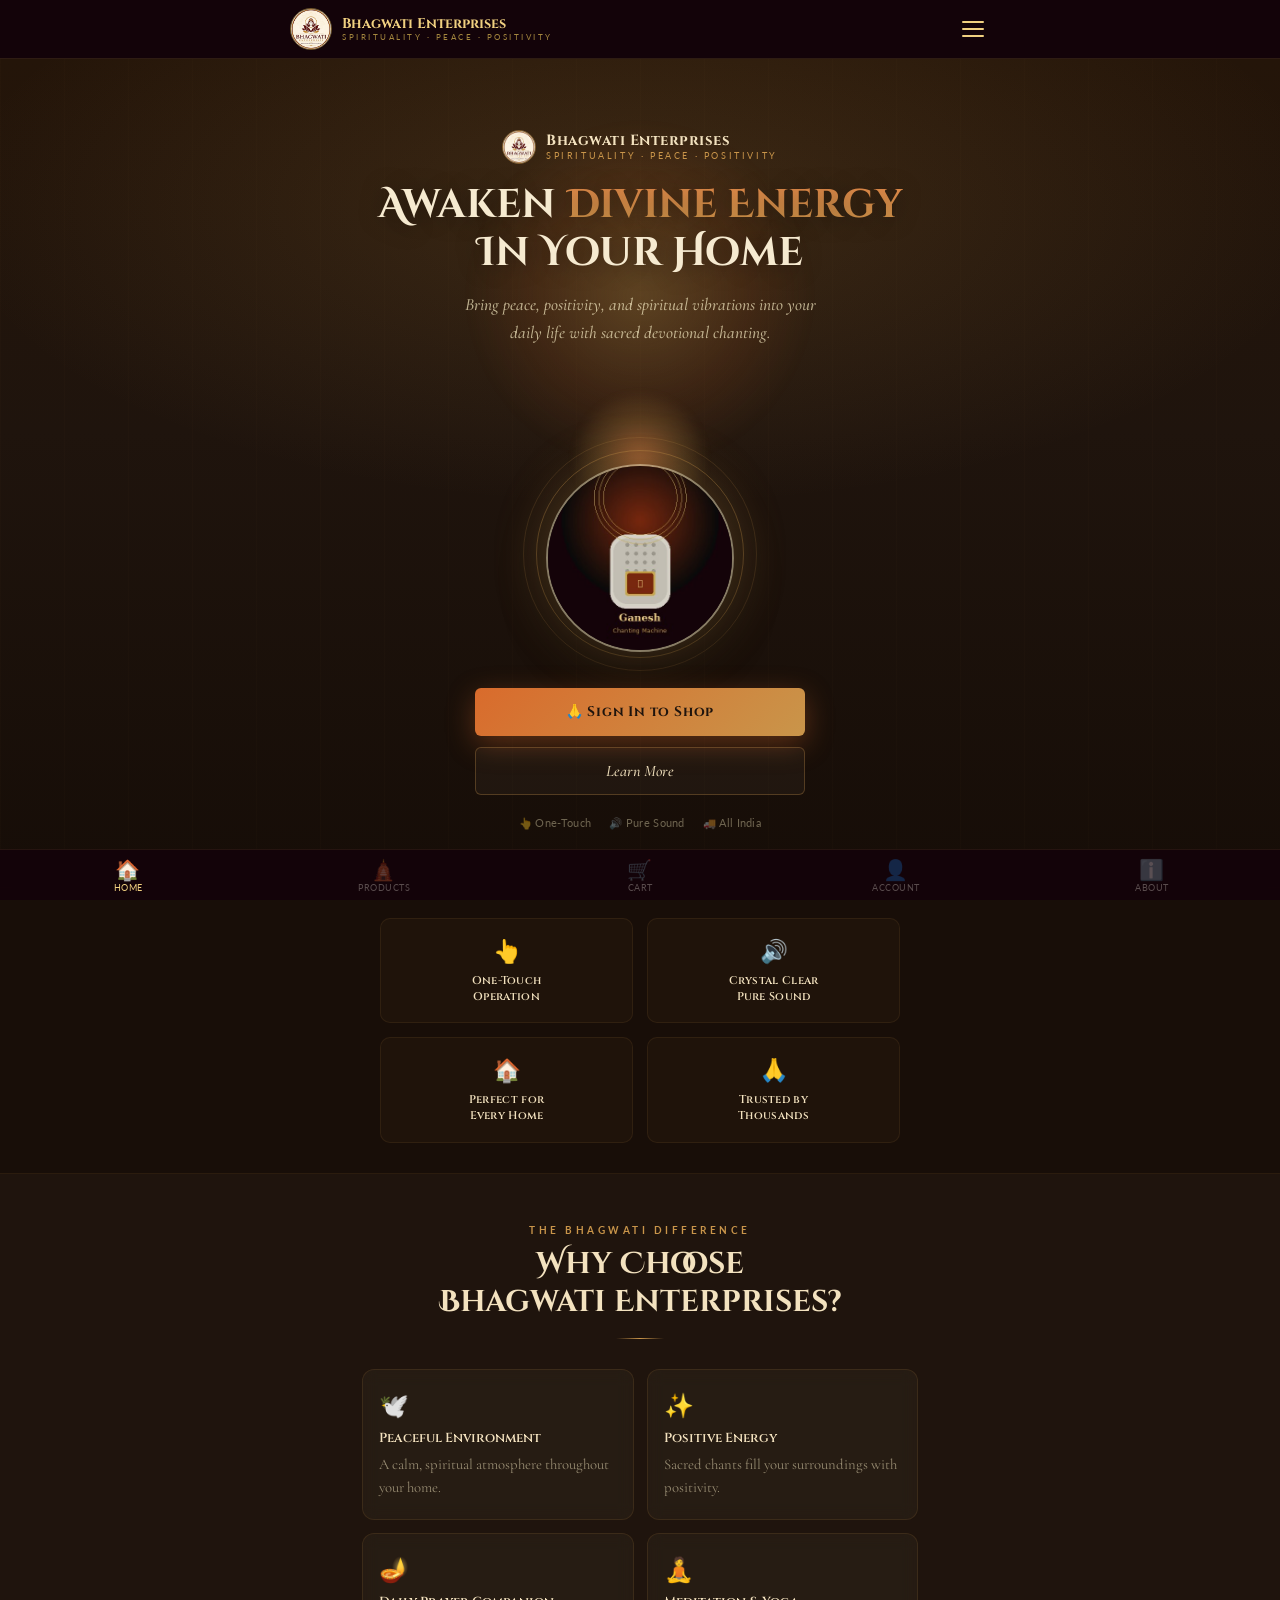
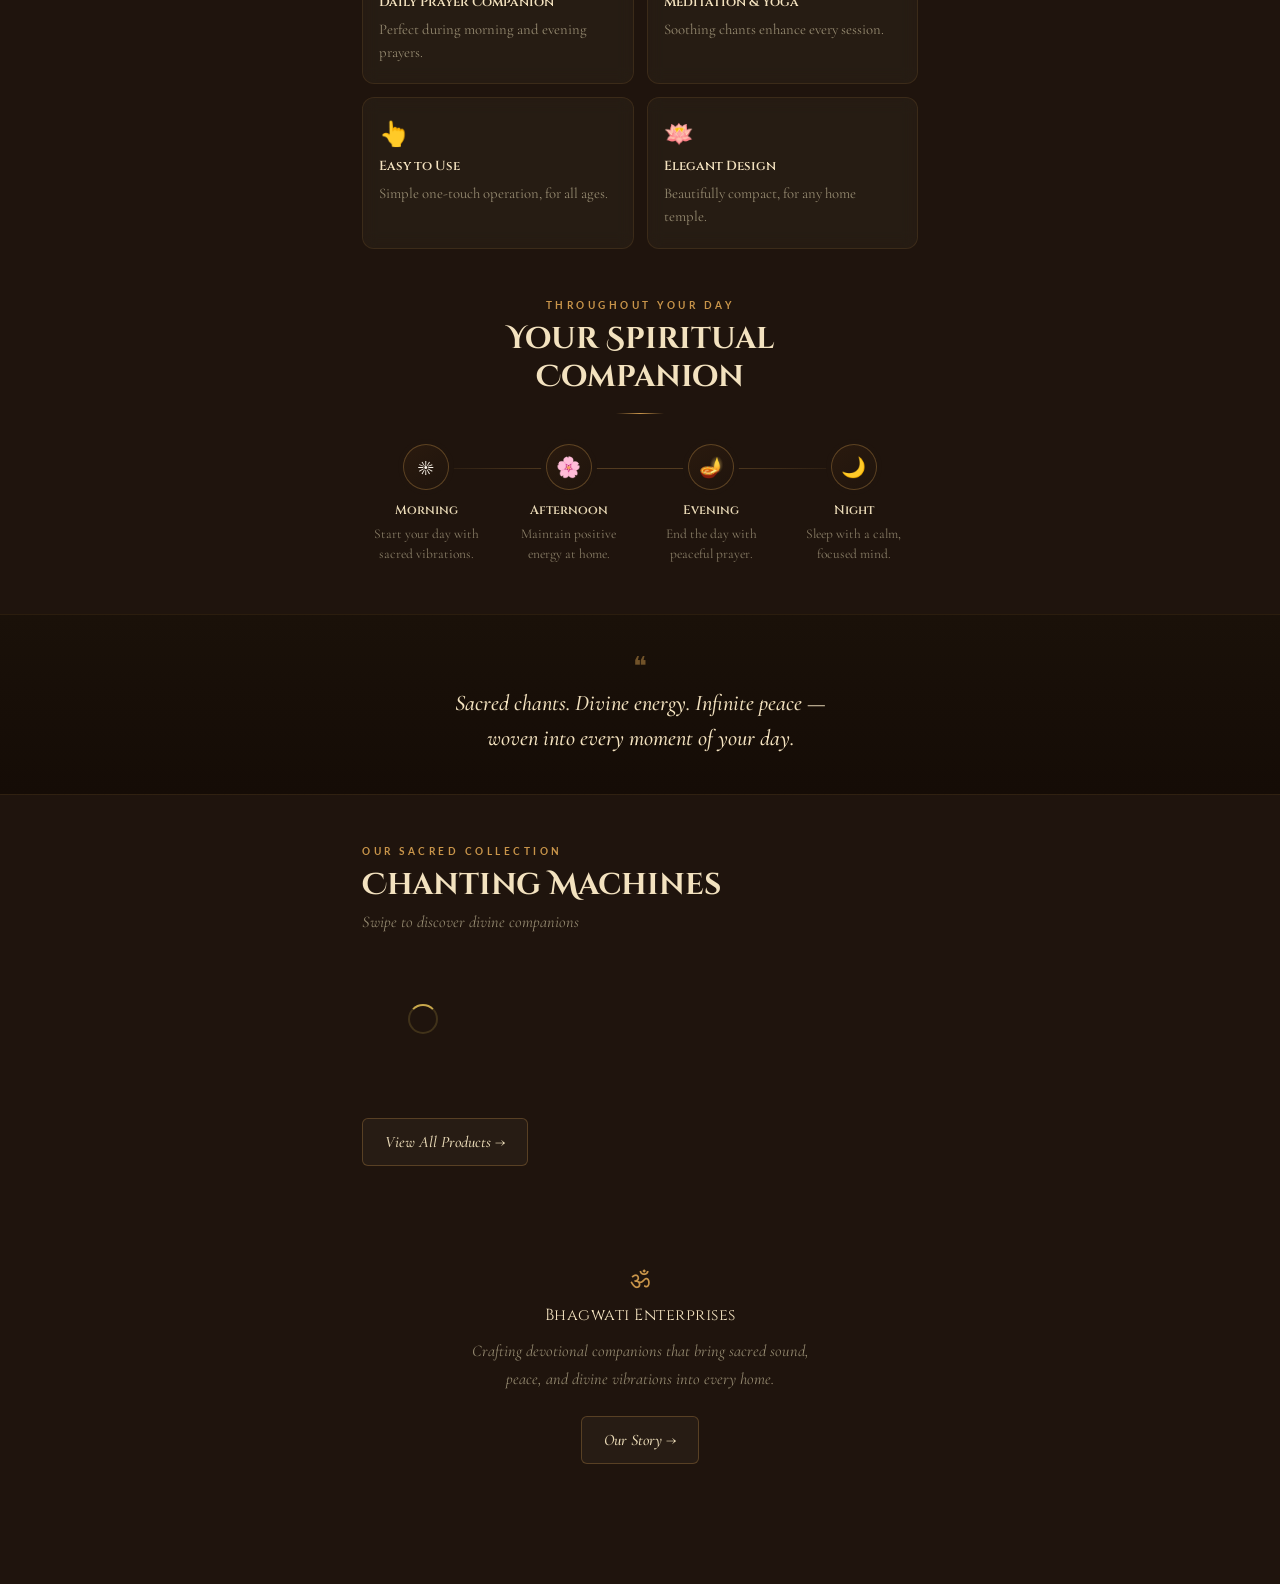
==== commit ed700b00: "Add files via upload" ====
--- a/index.html
+++ b/index.html
@@ -5,7 +5,7 @@
 <meta name="viewport" content="width=device-width, initial-scale=1.0"/>
 <title>Bhagwati Enterprises – Sacred Chanting Machines</title>
 <link rel="icon" href="images/favicon.png"/>
-<link href="https://fonts.googleapis.com/css2?family=Cinzel:wght@400;600;700&family=Cinzel+Decorative:wght@400;700&family=Lato:wght@300;400;700&display=swap" rel="stylesheet"/>
+<link href="https://fonts.googleapis.com/css2?family=Cinzel:wght@400;600;700&family=Cinzel+Decorative:wght@400;700&family=Cormorant+Garamond:ital,wght@0,400;0,500;0,600;1,400&family=Lato:wght@300;400;700&display=swap" rel="stylesheet"/>
 
 <!-- Firebase v9 compat (works without modules) -->
 <script src="https://www.gstatic.com/firebasejs/9.23.0/firebase-app-compat.js"></script>
@@ -21,6 +21,9 @@
 }
 *,*::before,*::after{box-sizing:border-box;margin:0;padding:0}
 html{scroll-behavior:smooth}
+@media (prefers-reduced-motion: reduce){
+  .h-hero-glow,.h-flame-glow,.h-smoke span,.hero-om{animation:none !important}
+}
 body{font-family:'Lato',sans-serif;background:var(--bg);color:var(--ivory);overflow-x:hidden;min-height:100vh}
 ::-webkit-scrollbar{width:4px}
 ::-webkit-scrollbar-thumb{background:var(--maroon2);border-radius:2px}
@@ -60,36 +63,232 @@
 .btn-outline{display:flex;align-items:center;justify-content:center;background:transparent;border:1.5px solid var(--gold);color:var(--gold2);font-family:'Cinzel',serif;font-weight:600;font-size:0.8rem;letter-spacing:1px;padding:12px 20px;border-radius:40px;cursor:pointer;text-decoration:none;transition:var(--tr);width:100%}
 .btn-outline:hover{background:rgba(201,168,76,0.1)}
 
-/* HOME HERO */
-#home-hero{min-height:88vh;background:linear-gradient(170deg,rgba(20,4,10,0.6) 0%,rgba(74,15,28,0.7) 50%,rgba(20,4,10,0.95) 100%),url('images/hero-bg.jpg') center/cover no-repeat;display:flex;flex-direction:column;align-items:center;justify-content:center;text-align:center;padding:50px 20px 36px;position:relative}
-.hero-om{font-size:2.6rem;color:var(--gold);text-shadow:0 0 30px rgba(201,168,76,0.8);margin-bottom:4px;animation:glow 3s ease-in-out infinite}
-@keyframes glow{0%,100%{text-shadow:0 0 20px rgba(201,168,76,0.5)}50%{text-shadow:0 0 60px rgba(201,168,76,1),0 0 100px rgba(212,136,27,0.5)}}
-.hero-title{font-family:'Cinzel Decorative',serif;font-size:clamp(1.4rem,5vw,2rem);font-weight:700;color:var(--gold2);line-height:1.2;margin-bottom:4px}
-.hero-tag{font-family:'Cinzel',serif;font-size:0.72rem;letter-spacing:3px;text-transform:uppercase;color:var(--gold);margin-bottom:16px}
-.hero-img{width:180px;height:180px;border-radius:50%;object-fit:cover;border:2px solid rgba(201,168,76,0.4);margin:0 auto 20px;display:block;box-shadow:0 0 40px rgba(201,168,76,0.2)}
-.hero-desc{font-size:0.88rem;color:rgba(253,246,236,0.65);font-weight:300;margin-bottom:24px;line-height:1.8;max-width:340px}
-.hero-cta{display:flex;flex-direction:column;gap:11px;width:100%;max-width:340px}
-.hero-trust{display:flex;justify-content:center;gap:16px;margin-top:16px;font-size:0.7rem;color:rgba(253,246,236,0.45)}
-
-/* SECTION */
+/* ════════════════════════════════════════
+   HOME PAGE — Premium Temple Redesign
+   Signature: glowing diya behind product +
+   rising incense smoke wisps
+   ════════════════════════════════════════ */
+.home-page{background:#1f140d}
+
+/* ── Sticky home sub-nav glass bar (visual only, bottom-nav still primary) ── */
+.h-hero{
+  position:relative;min-height:92vh;display:flex;flex-direction:column;
+  align-items:center;justify-content:center;text-align:center;
+  padding:54px 22px 40px;overflow:hidden;
+  background:
+    radial-gradient(ellipse 90% 60% at 50% 18%, rgba(201,149,74,0.16) 0%, transparent 60%),
+    linear-gradient(180deg,#241509 0%,#1f140d 45%,#160d07 100%);
+}
+/* Temple arch silhouette using layered radial gradients */
+.h-hero::before{
+  content:'';position:absolute;inset:0;pointer-events:none;
+  background:
+    repeating-linear-gradient(90deg, rgba(201,149,74,0.035) 0px, rgba(201,149,74,0.035) 1px, transparent 1px, transparent 64px);
+  opacity:0.5;
+}
+.h-hero-glow{
+  position:absolute;top:8%;left:50%;transform:translateX(-50%);
+  width:340px;height:340px;border-radius:50%;
+  background:radial-gradient(circle, rgba(201,149,74,0.28) 0%, rgba(217,107,44,0.1) 45%, transparent 72%);
+  filter:blur(6px);pointer-events:none;
+  animation:h-pulse 5s ease-in-out infinite;
+}
+@keyframes h-pulse{0%,100%{opacity:0.7;transform:translateX(-50%) scale(1)}50%{opacity:1;transform:translateX(-50%) scale(1.08)}}
+
+.h-eyebrow-row{display:flex;align-items:center;gap:10px;margin-bottom:18px;position:relative;z-index:2}
+.h-brand-mark{width:34px;height:34px;border-radius:50%;object-fit:cover;border:1px solid rgba(201,149,74,0.5)}
+.h-eyebrow-text{text-align:left}
+.h-brand-name{font-family:'Cinzel',serif;font-size:0.92rem;font-weight:700;color:#f3e2bf;letter-spacing:0.5px;line-height:1.1}
+.h-tagline{font-family:'Lato',sans-serif;font-size:0.56rem;letter-spacing:2.6px;text-transform:uppercase;color:#c9954a;margin-top:1px}
+
+.h-headline{
+  font-family:'Cinzel Decorative',serif;font-weight:700;
+  font-size:clamp(1.7rem,7vw,2.5rem);line-height:1.18;
+  color:#f6ead0;margin-bottom:14px;position:relative;z-index:2;
+  text-shadow:0 2px 24px rgba(0,0,0,0.4);
+}
+.h-headline em{
+  font-style:normal;color:#d96b2c;
+  background:linear-gradient(180deg,#e98a4a,#c9954a);
+  -webkit-background-clip:text;background-clip:text;-webkit-text-fill-color:transparent;
+}
+.h-sub{
+  font-family:'Cormorant Garamond',serif;font-size:1.08rem;font-weight:500;
+  font-style:italic;color:rgba(243,232,191,0.72);max-width:380px;
+  margin:0 auto 30px;line-height:1.65;position:relative;z-index:2;
+}
+
+/* ── Product stage: glowing diya + smoke + product ── */
+.h-stage{position:relative;width:240px;height:280px;margin:0 auto 30px;z-index:2}
+.h-flame-glow{
+  position:absolute;left:50%;top:6%;transform:translateX(-50%);
+  width:130px;height:130px;border-radius:50%;
+  background:radial-gradient(circle, rgba(233,138,74,0.55) 0%, rgba(201,149,74,0.22) 45%, transparent 75%);
+  filter:blur(4px);animation:flame-flicker 2.4s ease-in-out infinite;
+}
+@keyframes flame-flicker{
+  0%,100%{opacity:0.75;transform:translateX(-50%) scale(1)}
+  25%{opacity:0.95;transform:translateX(-50%) scale(1.05) rotate(-1deg)}
+  50%{opacity:0.65;transform:translateX(-50%) scale(0.96)}
+  75%{opacity:1;transform:translateX(-50%) scale(1.06) rotate(1deg)}
+}
+.h-smoke{position:absolute;bottom:62%;left:50%;width:3px;pointer-events:none}
+.h-smoke span{
+  position:absolute;left:50%;bottom:0;width:5px;height:5px;border-radius:50%;
+  background:rgba(243,232,191,0.18);transform:translateX(-50%);
+  animation:smoke-rise 4.5s ease-in infinite;
+}
+.h-smoke span:nth-child(1){animation-delay:0s}
+.h-smoke span:nth-child(2){animation-delay:1.5s;left:48%}
+.h-smoke span:nth-child(3){animation-delay:3s;left:52%}
+@keyframes smoke-rise{
+  0%{bottom:0;opacity:0;transform:translateX(-50%) scale(0.5)}
+  15%{opacity:0.5}
+  100%{bottom:160px;opacity:0;transform:translateX(-50%) translateX(18px) scale(2.4)}
+}
+.h-product-ring{
+  position:absolute;left:50%;bottom:0;transform:translateX(-50%);
+  width:208px;height:208px;border-radius:50%;
+  border:1px solid rgba(201,149,74,0.35);
+}
+.h-product-ring::before{
+  content:'';position:absolute;inset:-14px;border-radius:50%;
+  border:1px solid rgba(201,149,74,0.16);
+}
+.h-product-img{
+  position:absolute;left:50%;bottom:6px;transform:translateX(-50%);
+  width:188px;height:188px;border-radius:50%;object-fit:cover;
+  border:2px solid rgba(243,232,191,0.5);
+  box-shadow:0 0 50px rgba(201,149,74,0.35), 0 18px 40px rgba(0,0,0,0.5);
+}
+
+.h-cta-group{display:flex;flex-direction:column;gap:11px;width:100%;max-width:330px;position:relative;z-index:2;margin:0 auto}
+.h-btn-primary{
+  display:flex;align-items:center;justify-content:center;gap:10px;
+  background:linear-gradient(135deg,#d96b2c,#c9954a);color:#1f140d;
+  font-family:'Cinzel',serif;font-weight:700;font-size:0.86rem;letter-spacing:0.8px;
+  padding:15px 22px;border-radius:6px;border:none;cursor:pointer;text-decoration:none;
+  box-shadow:0 8px 28px rgba(217,107,44,0.35);transition:var(--tr);
+}
+.h-btn-primary:hover{transform:translateY(-2px);box-shadow:0 12px 36px rgba(217,107,44,0.5)}
+.h-btn-ghost{
+  display:flex;align-items:center;justify-content:center;gap:8px;
+  background:rgba(243,232,191,0.04);border:1px solid rgba(201,149,74,0.3);
+  color:#e9d9b6;font-family:'Cormorant Garamond',serif;font-style:italic;font-weight:500;
+  font-size:1rem;padding:13px 22px;border-radius:6px;cursor:pointer;text-decoration:none;
+  transition:var(--tr);
+}
+.h-btn-ghost:hover{border-color:rgba(201,149,74,0.6);background:rgba(243,232,191,0.07)}
+.h-trust-row{
+  display:flex;justify-content:center;gap:18px;margin-top:22px;
+  font-family:'Lato',sans-serif;font-size:0.66rem;letter-spacing:0.3px;
+  color:rgba(243,232,191,0.4);position:relative;z-index:2;
+}
+.h-trust-row span{display:flex;align-items:center;gap:5px}
+
+/* ── Trust feature strip ── */
+.h-trust-strip{
+  background:#180e08;border-top:1px solid rgba(201,149,74,0.1);border-bottom:1px solid rgba(201,149,74,0.1);
+  padding:30px 18px;
+}
+.h-trust-grid{
+  display:grid;grid-template-columns:1fr 1fr;gap:14px;max-width:520px;margin:0 auto;
+}
+.h-trust-card{
+  display:flex;flex-direction:column;align-items:center;text-align:center;gap:8px;
+  padding:18px 10px;background:rgba(201,149,74,0.04);border:1px solid rgba(201,149,74,0.1);
+  border-radius:10px;transition:var(--tr);
+}
+.h-trust-card:hover{border-color:rgba(201,149,74,0.3);background:rgba(201,149,74,0.07)}
+.h-trust-icon{font-size:1.4rem;color:#c9954a}
+.h-trust-label{font-family:'Cinzel',serif;font-size:0.7rem;font-weight:600;letter-spacing:0.3px;color:#f3e2bf;line-height:1.4}
+
+/* ── Section header (premium variant) ── */
+.h-sec{padding:50px 22px;max-width:600px;margin:0 auto}
+.h-sec-head{text-align:center;margin-bottom:30px}
+.h-sec-eyebrow{
+  font-family:'Lato',sans-serif;font-size:0.62rem;font-weight:700;letter-spacing:3.5px;
+  text-transform:uppercase;color:#c9954a;display:block;margin-bottom:9px;
+}
+.h-sec-title{
+  font-family:'Cinzel Decorative',serif;font-weight:700;font-size:clamp(1.35rem,4.5vw,1.85rem);
+  color:#f3e2bf;line-height:1.3;margin-bottom:10px;
+}
+.h-sec-sub{font-family:'Cormorant Garamond',serif;font-size:1.02rem;font-style:italic;color:rgba(243,232,191,0.55);line-height:1.7}
+.h-rule{width:48px;height:1px;background:linear-gradient(90deg,transparent,#c9954a,transparent);margin:16px auto 0}
+
+/* ── Benefit cards (glassmorphism) ── */
+.h-benefit-grid{display:grid;grid-template-columns:1fr 1fr;gap:13px}
+.h-benefit-card{
+  background:rgba(243,232,191,0.035);backdrop-filter:blur(8px);
+  border:1px solid rgba(201,149,74,0.13);border-radius:12px;padding:20px 16px;
+  transition:var(--tr);
+}
+.h-benefit-card:hover{border-color:rgba(201,149,74,0.35);background:rgba(243,232,191,0.06);transform:translateY(-2px)}
+.h-benefit-icon{font-size:1.5rem;margin-bottom:10px;display:block}
+.h-benefit-title{font-family:'Cinzel',serif;font-size:0.82rem;font-weight:600;color:#f3e2bf;margin-bottom:6px;line-height:1.35}
+.h-benefit-text{font-family:'Cormorant Garamond',serif;font-size:0.92rem;color:rgba(243,232,191,0.55);line-height:1.55}
+
+/* ── Daily timeline (connected cards) ── */
+.h-timeline{position:relative;display:grid;grid-template-columns:1fr 1fr;gap:14px;margin-top:8px}
+.h-timeline::before{
+  content:'';position:absolute;top:24px;left:8%;right:8%;height:1px;
+  background:linear-gradient(90deg,transparent,rgba(201,149,74,0.3),rgba(201,149,74,0.3),transparent);
+  z-index:0;display:none;
+}
+@media(min-width:520px){.h-timeline{grid-template-columns:repeat(4,1fr)}.h-timeline::before{display:block}}
+.h-tl-card{position:relative;z-index:1;text-align:center}
+.h-tl-dot{
+  width:46px;height:46px;border-radius:50%;margin:0 auto 12px;
+  background:linear-gradient(145deg,#2a1a0e,#1f140d);border:1px solid rgba(201,149,74,0.35);
+  display:flex;align-items:center;justify-content:center;font-size:1.25rem;
+  box-shadow:0 0 0 5px #1f140d;
+}
+.h-tl-label{font-family:'Cinzel',serif;font-size:0.78rem;font-weight:600;color:#e9d9b6;margin-bottom:5px}
+.h-tl-text{font-family:'Cormorant Garamond',serif;font-size:0.84rem;color:rgba(243,232,191,0.5);line-height:1.5}
+
+/* ── Quote / promise band ── */
+.h-quote-band{
+  background:linear-gradient(180deg,#1a1109,#150c06);
+  border-top:1px solid rgba(201,149,74,0.12);border-bottom:1px solid rgba(201,149,74,0.12);
+  padding:38px 24px;text-align:center;
+}
+.h-quote-mark{font-size:1.6rem;color:#c9954a;opacity:0.5;line-height:1;margin-bottom:6px}
+.h-quote-text{
+  font-family:'Cormorant Garamond',serif;font-style:italic;font-weight:500;
+  font-size:clamp(1.05rem,3.5vw,1.4rem);color:#f3e2bf;line-height:1.6;max-width:420px;margin:0 auto;
+}
+
+/* ── Collection preview ── */
+.h-collection-scroll{display:flex;gap:13px;overflow-x:auto;padding:4px 2px 12px;-ms-overflow-style:none;scrollbar-width:none}
+.h-collection-scroll::-webkit-scrollbar{display:none}
+.h-coll-card{
+  flex-shrink:0;width:168px;background:rgba(243,232,191,0.03);
+  border:1px solid rgba(201,149,74,0.15);border-radius:11px;overflow:hidden;
+  cursor:pointer;transition:var(--tr);
+}
+.h-coll-card:hover{border-color:rgba(201,149,74,0.4);transform:translateY(-3px)}
+.h-coll-card img{width:100%;aspect-ratio:1;object-fit:cover;display:block}
+.h-coll-body{padding:12px}
+.h-coll-name{font-family:'Cinzel',serif;font-size:0.76rem;color:#f3e2bf;margin-bottom:4px;line-height:1.3}
+.h-coll-price{font-family:'Cormorant Garamond',serif;font-size:1rem;font-weight:600;color:#c9954a}
+
+/* ── Story band ── */
+.h-story-band{padding:48px 24px;text-align:center;background:#1f140d}
+.h-story-om{font-size:1.5rem;color:#c9954a;margin-bottom:10px}
+.h-story-name{font-family:'Cinzel',serif;font-size:1rem;color:#f3e2bf;margin-bottom:12px;letter-spacing:0.5px}
+.h-story-text{
+  font-family:'Cormorant Garamond',serif;font-style:italic;font-size:1.02rem;
+  color:rgba(243,232,191,0.55);max-width:340px;margin:0 auto 22px;line-height:1.7;
+}
+
+/* SECTION (shared with other pages — unchanged) */
 .sec{padding:44px 20px;max-width:640px;margin:0 auto}
 .eyebrow{font-size:0.63rem;font-weight:700;letter-spacing:4px;text-transform:uppercase;color:var(--gold3);display:block;margin-bottom:7px}
 .sec-title{font-family:'Cinzel',serif;font-size:clamp(1.3rem,4vw,1.9rem);font-weight:700;color:var(--gold2);line-height:1.25;margin-bottom:8px}
 .sec-sub{font-size:0.86rem;color:var(--ivory3);font-weight:300;line-height:1.8}
 .divider-bar{border:none;border-top:1px solid rgba(201,168,76,0.12);margin:0}
 
-/* TIME CARDS */
-.time-grid{display:grid;grid-template-columns:1fr 1fr;gap:12px;margin-top:20px}
-.time-card{background:rgba(74,15,28,0.4);border:1px solid rgba(201,168,76,0.14);border-radius:13px;padding:18px 14px;text-align:center;transition:var(--tr)}
-.time-card:hover{border-color:rgba(201,168,76,0.4);transform:translateY(-2px)}
-.time-icon{font-size:1.7rem;display:block;margin-bottom:7px}
-.time-label{font-family:'Cinzel',serif;font-size:0.88rem;font-weight:600;color:var(--gold2);margin-bottom:5px}
-.time-desc{font-size:0.76rem;color:var(--ivory3);line-height:1.6}
-
-/* PROMISE BAR */
-.promise-bar{background:rgba(30,8,16,0.9);border-top:1px solid rgba(201,168,76,0.1);border-bottom:1px solid rgba(201,168,76,0.1);padding:26px 20px;text-align:center}
-.promise-text{font-family:'Cinzel',serif;font-size:clamp(0.95rem,3vw,1.2rem);color:var(--gold);line-height:1.9}
-
 /* LOGIN WALL BANNER */
 .login-wall{background:rgba(212,136,27,0.1);border:1px solid rgba(212,136,27,0.3);border-radius:10px;padding:14px 16px;text-align:center;margin-bottom:16px}
 .login-wall p{font-size:0.82rem;color:var(--gold2);margin-bottom:10px}
@@ -97,12 +296,12 @@
 /* PRODUCTS SCROLL */
 .prod-scroll{display:flex;gap:13px;overflow-x:auto;padding:4px 0 10px;scroll-snap-type:x mandatory;-ms-overflow-style:none;scrollbar-width:none}
 .prod-scroll::-webkit-scrollbar{display:none}
-.pcard-mini{flex-shrink:0;width:165px;background:rgba(30,8,16,0.8);border:1px solid rgba(201,168,76,0.14);border-radius:11px;overflow:hidden;scroll-snap-align:start;cursor:pointer;transition:var(--tr)}
-.pcard-mini:hover{border-color:rgba(201,168,76,0.4);transform:translateY(-3px)}
+.pcard-mini{flex-shrink:0;width:165px;background:rgba(243,232,191,0.03);border:1px solid rgba(201,149,74,0.15);border-radius:11px;overflow:hidden;scroll-snap-align:start;cursor:pointer;transition:var(--tr)}
+.pcard-mini:hover{border-color:rgba(201,149,74,0.4);transform:translateY(-3px)}
 .pcard-mini img{width:100%;aspect-ratio:1;object-fit:cover;object-position:center;display:block}
 .pcard-mini-body{padding:11px}
-.pcard-mini-name{font-family:'Cinzel',serif;font-size:0.76rem;color:var(--gold2);margin-bottom:3px;line-height:1.3}
-.pcard-mini-price{font-size:0.84rem;font-weight:700;color:var(--gold3)}
+.pcard-mini-name{font-family:'Cinzel',serif;font-size:0.76rem;color:#f3e2bf;margin-bottom:3px;line-height:1.3}
+.pcard-mini-price{font-family:'Cormorant Garamond',serif;font-size:0.95rem;font-weight:600;color:#c9954a}
 
 /* PRODUCTS GRID */
 .prod-grid{display:grid;grid-template-columns:1fr 1fr;gap:14px;margin-top:20px}
@@ -271,68 +470,124 @@
 </div>
 
 <!-- ═══ HOME ═══ -->
-<div class="page active" id="page-home">
-  <div id="home-hero">
-    <div class="hero-om">ॐ</div>
-    <h1 class="hero-title">Bhagwati Enterprises</h1>
-    <p class="hero-tag">Sacred Chanting Machines</p>
-    <img src="images/product-ganesh.jpg" class="hero-img" id="hero-img" alt="Chanting Machine"/>
-    <p class="hero-desc">Bring sacred vibrations into your home. Pure mantras. Peaceful energy. All day, every day.</p>
-    <!-- GUEST buttons -->
-    <div class="hero-cta" id="hero-guest">
-      <button class="btn-gold" onclick="goTo('auth')">🙏 Sign In to Shop</button>
-      <button class="btn-outline" onclick="goTo('about')">About Us</button>
-    </div>
-    <!-- LOGGED IN buttons -->
-    <div class="hero-cta" id="hero-user" style="display:none;">
-      <a class="btn-wa" id="hero-wa" href="#" target="_blank">
-        <svg viewBox="0 0 24 24" style="width:19px;height:19px;fill:#fff;flex-shrink:0"><path d="M17.472 14.382c-.297-.149-1.758-.867-2.03-.967-.273-.099-.471-.148-.67.15-.197.297-.767.966-.94 1.164-.173.199-.347.223-.644.075-.297-.15-1.255-.463-2.39-1.475-.883-.788-1.48-1.761-1.653-2.059-.173-.297-.018-.458.13-.606.134-.133.298-.347.446-.52.149-.174.198-.298.298-.497.099-.198.05-.371-.025-.52-.075-.149-.669-1.612-.916-2.207-.242-.579-.487-.5-.669-.51-.173-.008-.371-.01-.57-.01-.198 0-.52.074-.792.372-.272.297-1.04 1.016-1.04 2.479 0 1.462 1.065 2.875 1.213 3.074.149.198 2.096 3.2 5.077 4.487.709.306 1.262.489 1.694.625.712.227 1.36.195 1.871.118.571-.085 1.758-.719 2.006-1.413.248-.694.248-1.289.173-1.413-.074-.124-.272-.198-.57-.347m-5.421 7.403h-.004a9.87 9.87 0 01-5.031-1.378l-.361-.214-3.741.982.998-3.648-.235-.374a9.86 9.86 0 01-1.51-5.26c.001-5.45 4.436-9.884 9.888-9.884 2.64 0 5.122 1.03 6.988 2.898a9.825 9.825 0 012.893 6.994c-.003 5.45-4.437 9.884-9.885 9.884m8.413-18.297A11.815 11.815 0 0012.05 0C5.495 0 .16 5.335.157 11.892c0 2.096.547 4.142 1.588 5.945L.057 24l6.305-1.654a11.882 11.882 0 005.683 1.448h.005c6.554 0 11.89-5.335 11.893-11.893a11.821 11.821 0 00-3.48-8.413Z"/></svg>
-        Order on WhatsApp
+<div class="page active home-page" id="page-home">
+
+  <!-- ═══ HERO ═══ -->
+  <div class="h-hero">
+    <div class="h-hero-glow"></div>
+
+    <div class="h-eyebrow-row">
+      <img src="images/logo.jpg" class="h-brand-mark" alt="Bhagwati Enterprises"/>
+      <div class="h-eyebrow-text">
+        <div class="h-brand-name">Bhagwati Enterprises</div>
+        <div class="h-tagline">Spirituality · Peace · Positivity</div>
+      </div>
+    </div>
+
+    <h1 class="h-headline">Awaken <em>Divine Energy</em><br>In Your Home</h1>
+    <p class="h-sub">Bring peace, positivity, and spiritual vibrations into your daily life with sacred devotional chanting.</p>
+
+    <!-- Product stage: glowing diya + smoke + product -->
+    <div class="h-stage">
+      <div class="h-flame-glow"></div>
+      <div class="h-smoke"><span></span><span></span><span></span></div>
+      <div class="h-product-ring"></div>
+      <img src="images/product-ganesh.jpg" class="h-product-img" id="hero-img" alt="Bhagwati Enterprises Chanting Speaker"/>
+    </div>
+
+    <!-- GUEST CTA -->
+    <div class="h-cta-group" id="hero-guest">
+      <button class="h-btn-primary" onclick="goTo('auth')">🙏 Sign In to Shop</button>
+      <button class="h-btn-ghost" onclick="goTo('about')">Learn More</button>
+    </div>
+    <!-- LOGGED-IN CTA -->
+    <div class="h-cta-group" id="hero-user" style="display:none;">
+      <a class="h-btn-primary" id="hero-wa" href="#" target="_blank">
+        <svg viewBox="0 0 24 24" style="width:18px;height:18px;fill:#1f140d;flex-shrink:0"><path d="M17.472 14.382c-.297-.149-1.758-.867-2.03-.967-.273-.099-.471-.148-.67.15-.197.297-.767.966-.94 1.164-.173.199-.347.223-.644.075-.297-.15-1.255-.463-2.39-1.475-.883-.788-1.48-1.761-1.653-2.059-.173-.297-.018-.458.13-.606.134-.133.298-.347.446-.52.149-.174.198-.298.298-.497.099-.198.05-.371-.025-.52-.075-.149-.669-1.612-.916-2.207-.242-.579-.487-.5-.669-.51-.173-.008-.371-.01-.57-.01-.198 0-.52.074-.792.372-.272.297-1.04 1.016-1.04 2.479 0 1.462 1.065 2.875 1.213 3.074.149.198 2.096 3.2 5.077 4.487.709.306 1.262.489 1.694.625.712.227 1.36.195 1.871.118.571-.085 1.758-.719 2.006-1.413.248-.694.248-1.289.173-1.413-.074-.124-.272-.198-.57-.347m-5.421 7.403h-.004a9.87 9.87 0 01-5.031-1.378l-.361-.214-3.741.982.998-3.648-.235-.374a9.86 9.86 0 01-1.51-5.26c.001-5.45 4.436-9.884 9.888-9.884 2.64 0 5.122 1.03 6.988 2.898a9.825 9.825 0 012.893 6.994c-.003 5.45-4.437 9.884-9.885 9.884m8.413-18.297A11.815 11.815 0 0012.05 0C5.495 0 .16 5.335.157 11.892c0 2.096.547 4.142 1.588 5.945L.057 24l6.305-1.654a11.882 11.882 0 005.683 1.448h.005c6.554 0 11.89-5.335 11.893-11.893a11.821 11.821 0 00-3.48-8.413Z"/></svg>
+        Order Now on WhatsApp
       </a>
-      <button class="btn-gold" onclick="goTo('products')">✦ Shop All Products</button>
-    </div>
-    <div class="hero-trust"><span>👆 One Touch</span><span>🔊 Pure Sound</span><span>🚚 All India</span></div>
-  </div>
-
-  <!-- Time of day -->
-  <div class="sec">
-    <div style="text-align:center;margin-bottom:18px">
-      <h2 class="sec-title">A Divine Companion<br>For Every Moment</h2>
-      <p class="sec-sub">Sacred vibrations through the day</p>
-    </div>
-    <div class="time-grid">
-      <div class="time-card"><span class="time-icon">☀️</span><div class="time-label">Morning</div><div class="time-desc">Start your day with sacred vibrations.</div></div>
-      <div class="time-card"><span class="time-icon">🌸</span><div class="time-label">Afternoon</div><div class="time-desc">Maintain positive energy in your home.</div></div>
-      <div class="time-card"><span class="time-icon">🪔</span><div class="time-label">Evening</div><div class="time-desc">End the day with peaceful prayer.</div></div>
-      <div class="time-card"><span class="time-icon">🌙</span><div class="time-label">Night</div><div class="time-desc">Sleep with a calm and focused mind.</div></div>
-    </div>
-  </div>
-
-  <div class="promise-bar"><p class="promise-text">✦ Sacred Chants. Divine Energy. Infinite Peace. ✦</p></div>
-
-  <!-- Home products preview -->
-  <div class="sec">
-    <span class="eyebrow">Our Sacred Collection</span>
-    <h2 class="sec-title" style="margin-bottom:4px">Chanting Machines</h2>
-    <p class="sec-sub" style="margin-bottom:18px">Swipe to discover divine companions</p>
-    <div class="prod-scroll" id="home-prod-scroll"><div class="loader"><div class="spinner"></div></div></div>
+      <button class="h-btn-ghost" onclick="goTo('products')">Explore the Collection</button>
+    </div>
+
+    <div class="h-trust-row">
+      <span>👆 One-Touch</span><span>🔊 Pure Sound</span><span>🚚 All India</span>
+    </div>
+  </div>
+
+  <!-- ═══ TRUST STRIP ═══ -->
+  <div class="h-trust-strip">
+    <div class="h-trust-grid">
+      <div class="h-trust-card"><span class="h-trust-icon">👆</span><span class="h-trust-label">One-Touch<br>Operation</span></div>
+      <div class="h-trust-card"><span class="h-trust-icon">🔊</span><span class="h-trust-label">Crystal Clear<br>Pure Sound</span></div>
+      <div class="h-trust-card"><span class="h-trust-icon">🏠</span><span class="h-trust-label">Perfect for<br>Every Home</span></div>
+      <div class="h-trust-card"><span class="h-trust-icon">🙏</span><span class="h-trust-label">Trusted by<br>Thousands</span></div>
+    </div>
+  </div>
+
+  <!-- ═══ BENEFITS ═══ -->
+  <div class="h-sec">
+    <div class="h-sec-head">
+      <span class="h-sec-eyebrow">The Bhagwati Difference</span>
+      <h2 class="h-sec-title">Why Choose<br>Bhagwati Enterprises?</h2>
+      <div class="h-rule"></div>
+    </div>
+    <div class="h-benefit-grid">
+      <div class="h-benefit-card"><span class="h-benefit-icon">🕊️</span><div class="h-benefit-title">Peaceful Environment</div><div class="h-benefit-text">A calm, spiritual atmosphere throughout your home.</div></div>
+      <div class="h-benefit-card"><span class="h-benefit-icon">✨</span><div class="h-benefit-title">Positive Energy</div><div class="h-benefit-text">Sacred chants fill your surroundings with positivity.</div></div>
+      <div class="h-benefit-card"><span class="h-benefit-icon">🪔</span><div class="h-benefit-title">Daily Prayer Companion</div><div class="h-benefit-text">Perfect during morning and evening prayers.</div></div>
+      <div class="h-benefit-card"><span class="h-benefit-icon">🧘</span><div class="h-benefit-title">Meditation &amp; Yoga</div><div class="h-benefit-text">Soothing chants enhance every session.</div></div>
+      <div class="h-benefit-card"><span class="h-benefit-icon">👆</span><div class="h-benefit-title">Easy to Use</div><div class="h-benefit-text">Simple one-touch operation, for all ages.</div></div>
+      <div class="h-benefit-card"><span class="h-benefit-icon">🪷</span><div class="h-benefit-title">Elegant Design</div><div class="h-benefit-text">Beautifully compact, for any home temple.</div></div>
+    </div>
+  </div>
+
+  <!-- ═══ DAILY TIMELINE ═══ -->
+  <div class="h-sec" style="padding-top:0">
+    <div class="h-sec-head">
+      <span class="h-sec-eyebrow">Throughout Your Day</span>
+      <h2 class="h-sec-title">Your Spiritual<br>Companion</h2>
+      <div class="h-rule"></div>
+    </div>
+    <div class="h-timeline">
+      <div class="h-tl-card"><div class="h-tl-dot">☀️</div><div class="h-tl-label">Morning</div><div class="h-tl-text">Start your day with sacred vibrations.</div></div>
+      <div class="h-tl-card"><div class="h-tl-dot">🌸</div><div class="h-tl-label">Afternoon</div><div class="h-tl-text">Maintain positive energy at home.</div></div>
+      <div class="h-tl-card"><div class="h-tl-dot">🪔</div><div class="h-tl-label">Evening</div><div class="h-tl-text">End the day with peaceful prayer.</div></div>
+      <div class="h-tl-card"><div class="h-tl-dot">🌙</div><div class="h-tl-label">Night</div><div class="h-tl-text">Sleep with a calm, focused mind.</div></div>
+    </div>
+  </div>
+
+  <!-- ═══ QUOTE BAND ═══ -->
+  <div class="h-quote-band">
+    <div class="h-quote-mark">❝</div>
+    <p class="h-quote-text">Sacred chants. Divine energy. Infinite peace — woven into every moment of your day.</p>
+  </div>
+
+  <!-- ═══ COLLECTION PREVIEW ═══ -->
+  <div class="h-sec">
+    <div class="h-sec-head" style="text-align:left;margin-bottom:20px">
+      <span class="h-sec-eyebrow">Our Sacred Collection</span>
+      <h2 class="h-sec-title" style="margin-bottom:4px">Chanting Machines</h2>
+      <p class="h-sec-sub">Swipe to discover divine companions</p>
+    </div>
+    <div class="h-collection-scroll" id="home-prod-scroll"><div class="loader"><div class="spinner"></div></div></div>
     <!-- Guest hint -->
     <div id="home-login-hint" style="display:none;margin-top:16px">
       <div class="login-wall">
         <p>🔒 Sign in to view prices, add to cart &amp; order on WhatsApp</p>
-        <button class="btn-gold" onclick="goTo('auth')" style="max-width:180px;margin:0 auto;padding:10px 18px;font-size:0.78rem">Sign In / Register</button>
+        <button class="h-btn-primary" onclick="goTo('auth')" style="max-width:200px;margin:0 auto;padding:11px 18px;font-size:0.78rem">Sign In / Register</button>
       </div>
     </div>
-    <div style="margin-top:14px"><button class="btn-outline" onclick="goTo('products')">View All Products →</button></div>
-  </div>
-
-  <!-- Footer teaser -->
-  <div class="promise-bar" style="padding:28px 20px">
-    <div style="font-size:1.3rem;margin-bottom:7px">ॐ</div>
-    <div style="font-family:'Cinzel',serif;font-size:0.95rem;color:var(--gold2);margin-bottom:7px">Bhagwati Enterprises</div>
-    <p style="font-size:0.8rem;color:var(--ivory3);max-width:300px;margin:0 auto 16px;line-height:1.8">Crafting devotional companions that bring sacred sound, peace, and divine vibrations into every home.</p>
-    <button class="btn-outline" style="max-width:200px;margin:0 auto" onclick="goTo('about')">Our Story →</button>
-  </div>
+    <div style="margin-top:18px"><button class="h-btn-ghost" onclick="goTo('products')" style="max-width:100%">View All Products →</button></div>
+  </div>
+
+  <!-- ═══ STORY BAND ═══ -->
+  <div class="h-story-band">
+    <div class="h-story-om">ॐ</div>
+    <div class="h-story-name">Bhagwati Enterprises</div>
+    <p class="h-story-text">Crafting devotional companions that bring sacred sound, peace, and divine vibrations into every home.</p>
+    <button class="h-btn-ghost" style="max-width:220px;margin:0 auto" onclick="goTo('about')">Our Story →</button>
+  </div>
+
 </div>
 
 <!-- ═══ PRODUCTS ═══ -->
@@ -803,23 +1058,24 @@
     meeshoBtn.style.display = 'none';
   }
 
-  // ── Stock state ──
+  // ── Stock state (website stock only — Meesho is independent) ──
   const stockBanner = document.getElementById('stock-banner');
   const addCartBtn  = document.getElementById('btn-add-cart');
   const waBtn       = document.getElementById('btn-wa-order');
   const qtyMinus    = document.getElementById('qty-minus');
   const qtyPlus     = document.getElementById('qty-plus');
+  // Meesho button stays enabled always — it has its own independent stock
+  meeshoBtn.style.pointerEvents = 'auto';
+  meeshoBtn.style.opacity = '1';
   if (p.inStock === false) {
     stockBanner.style.display = 'block';
-    stockBanner.innerHTML = '❌ Currently Out of Stock';
+    stockBanner.innerHTML = '❌ Out of Stock on Website — Available on Meesho';
     stockBanner.className = 'stock-banner out';
     addCartBtn.disabled = true;
     addCartBtn.textContent = '🚫 Out of Stock';
     addCartBtn.classList.add('btn-disabled');
     waBtn.style.pointerEvents = 'none';
     waBtn.style.opacity = '0.4';
-    meeshoBtn.style.pointerEvents = 'none';
-    meeshoBtn.style.opacity = '0.4';
     qtyMinus.disabled = true; qtyPlus.disabled = true;
   } else {
     stockBanner.style.display = 'block';
@@ -830,8 +1086,6 @@
     addCartBtn.classList.remove('btn-disabled');
     waBtn.style.pointerEvents = 'auto';
     waBtn.style.opacity = '1';
-    meeshoBtn.style.pointerEvents = 'auto';
-    meeshoBtn.style.opacity = '1';
     qtyMinus.disabled = false; qtyPlus.disabled = false;
   }
 
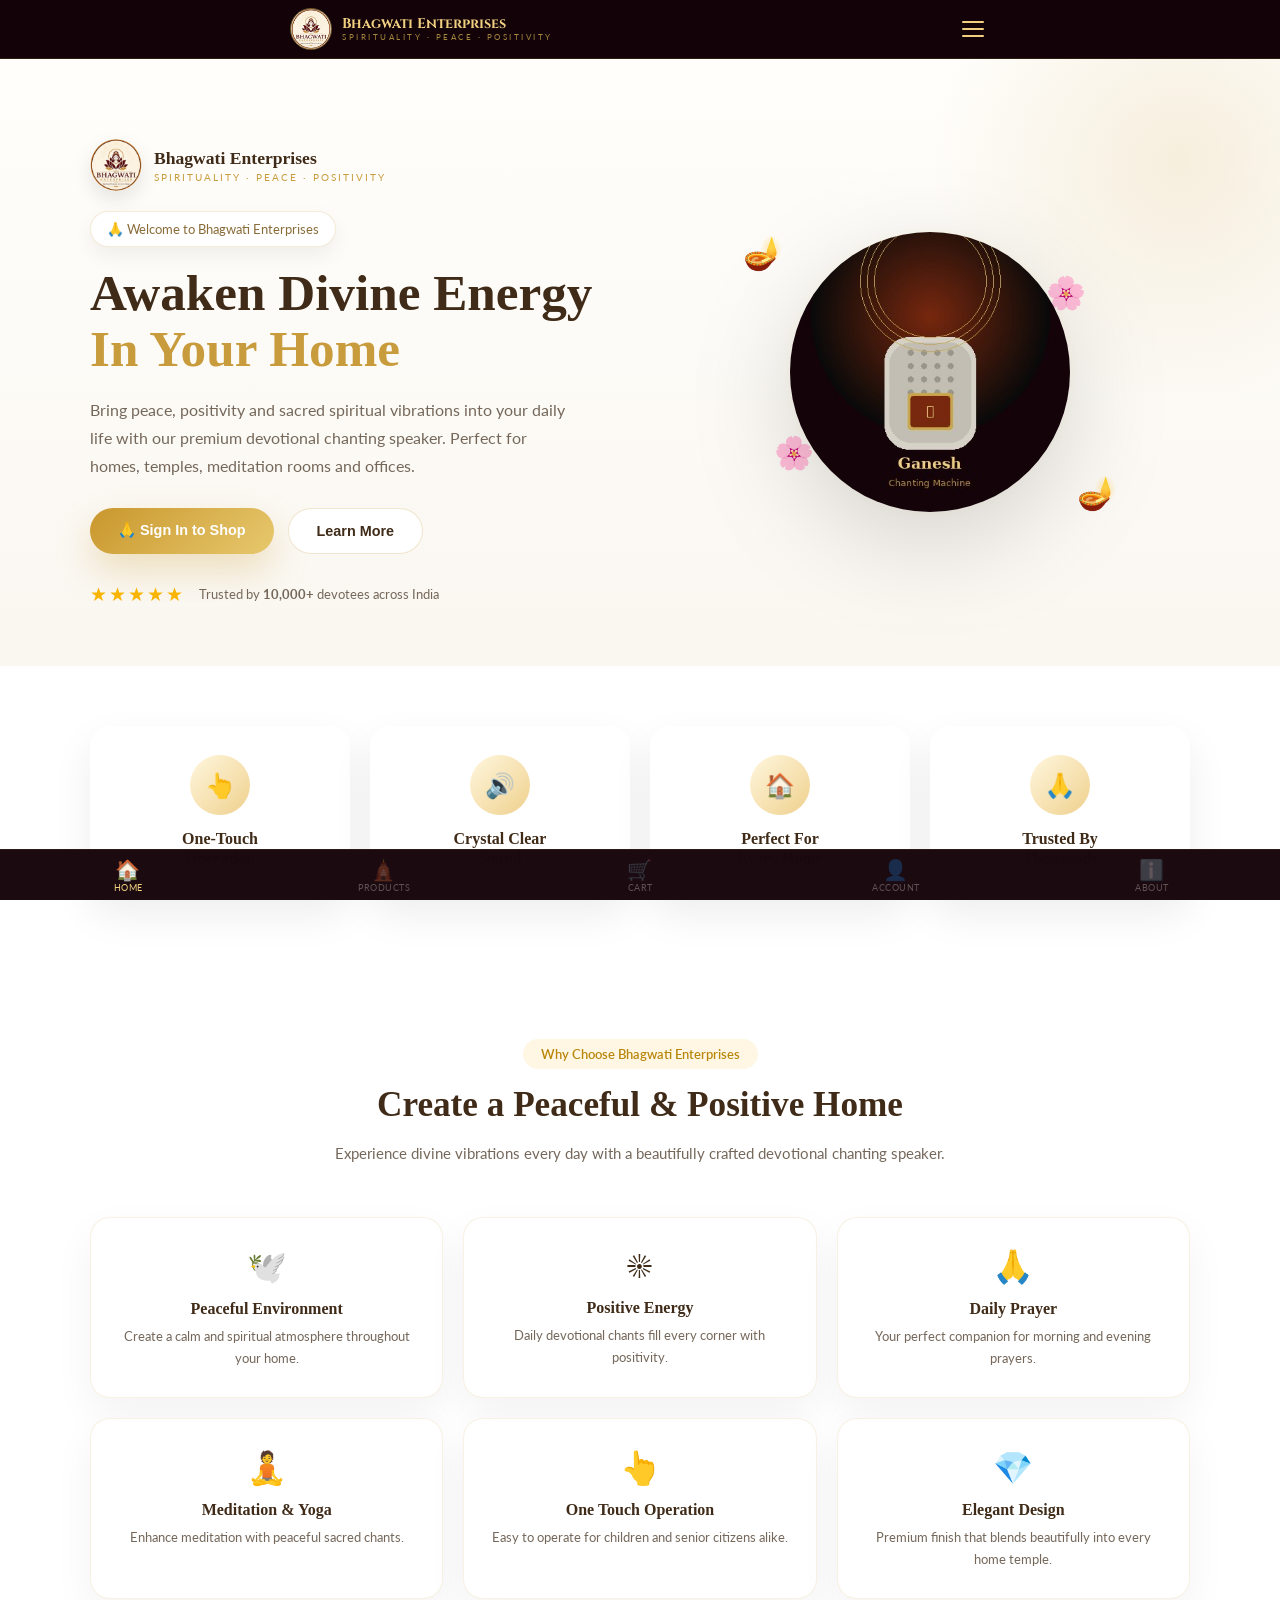
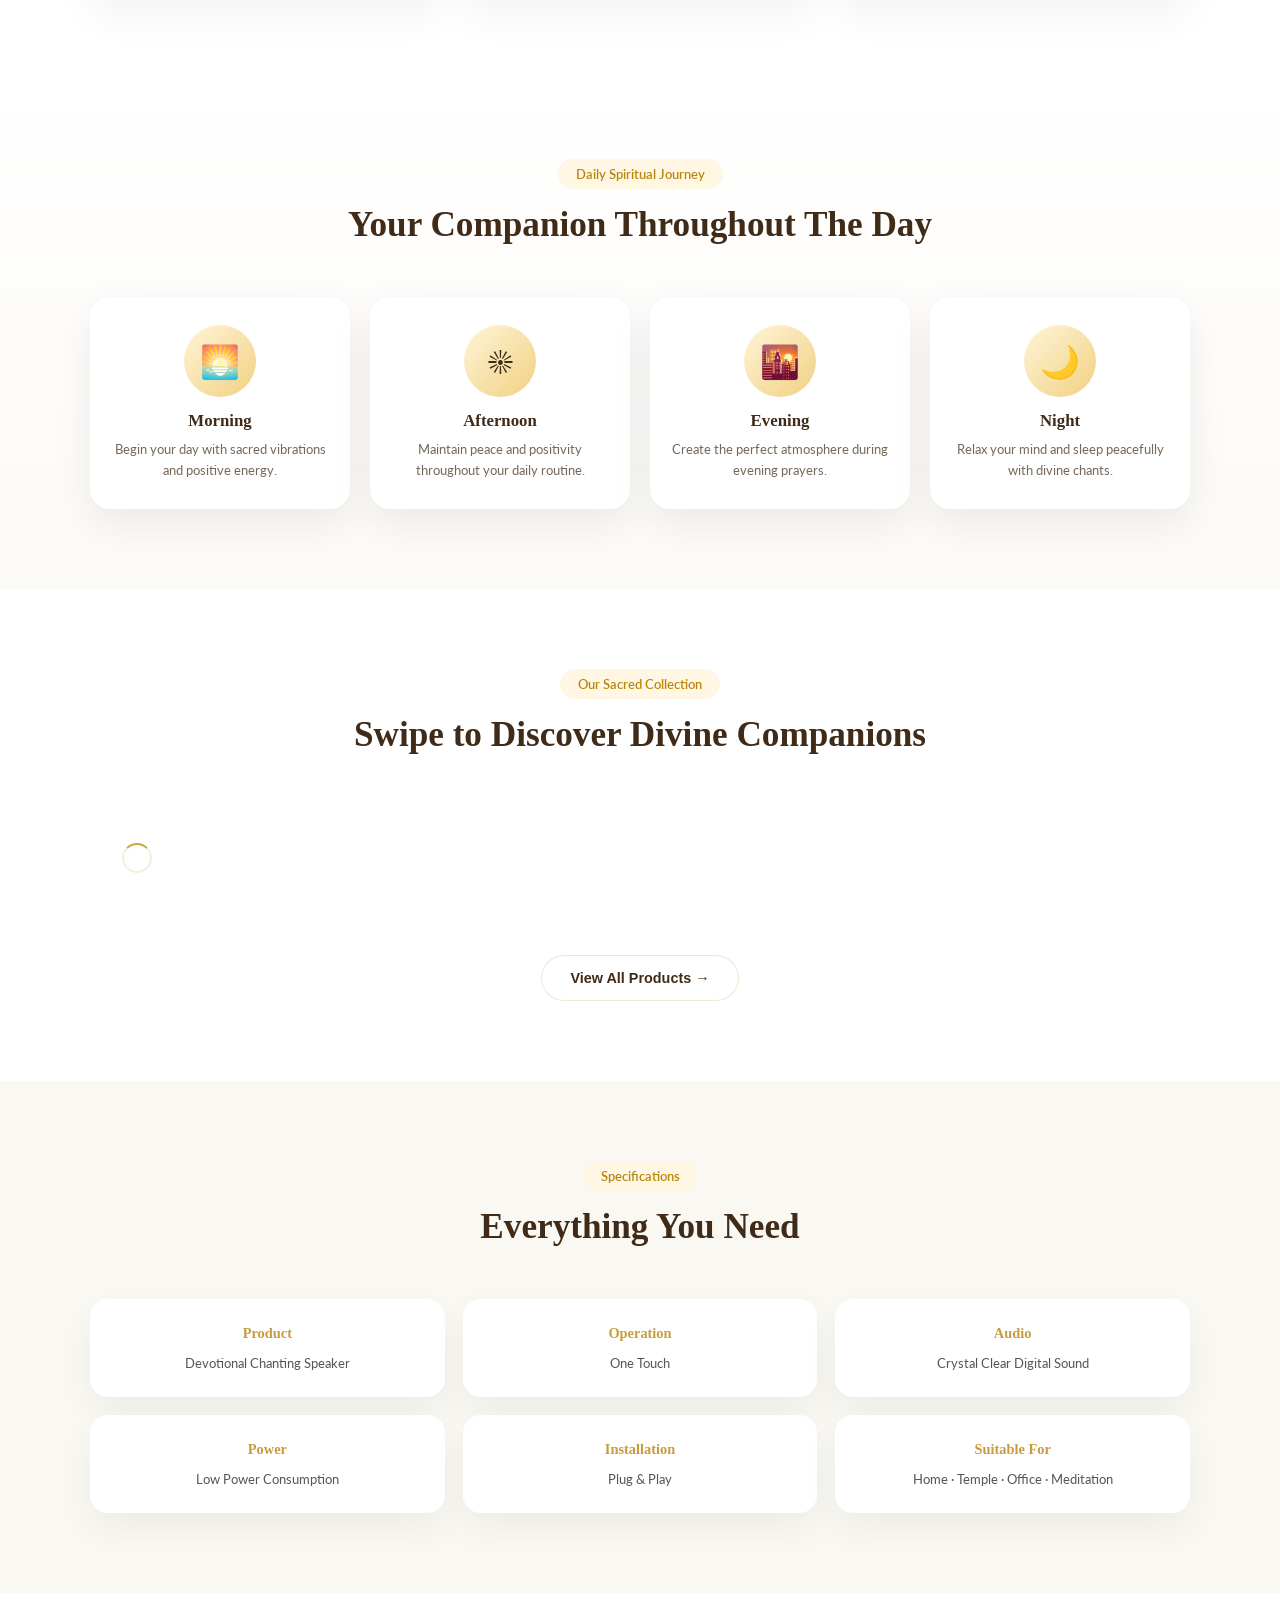
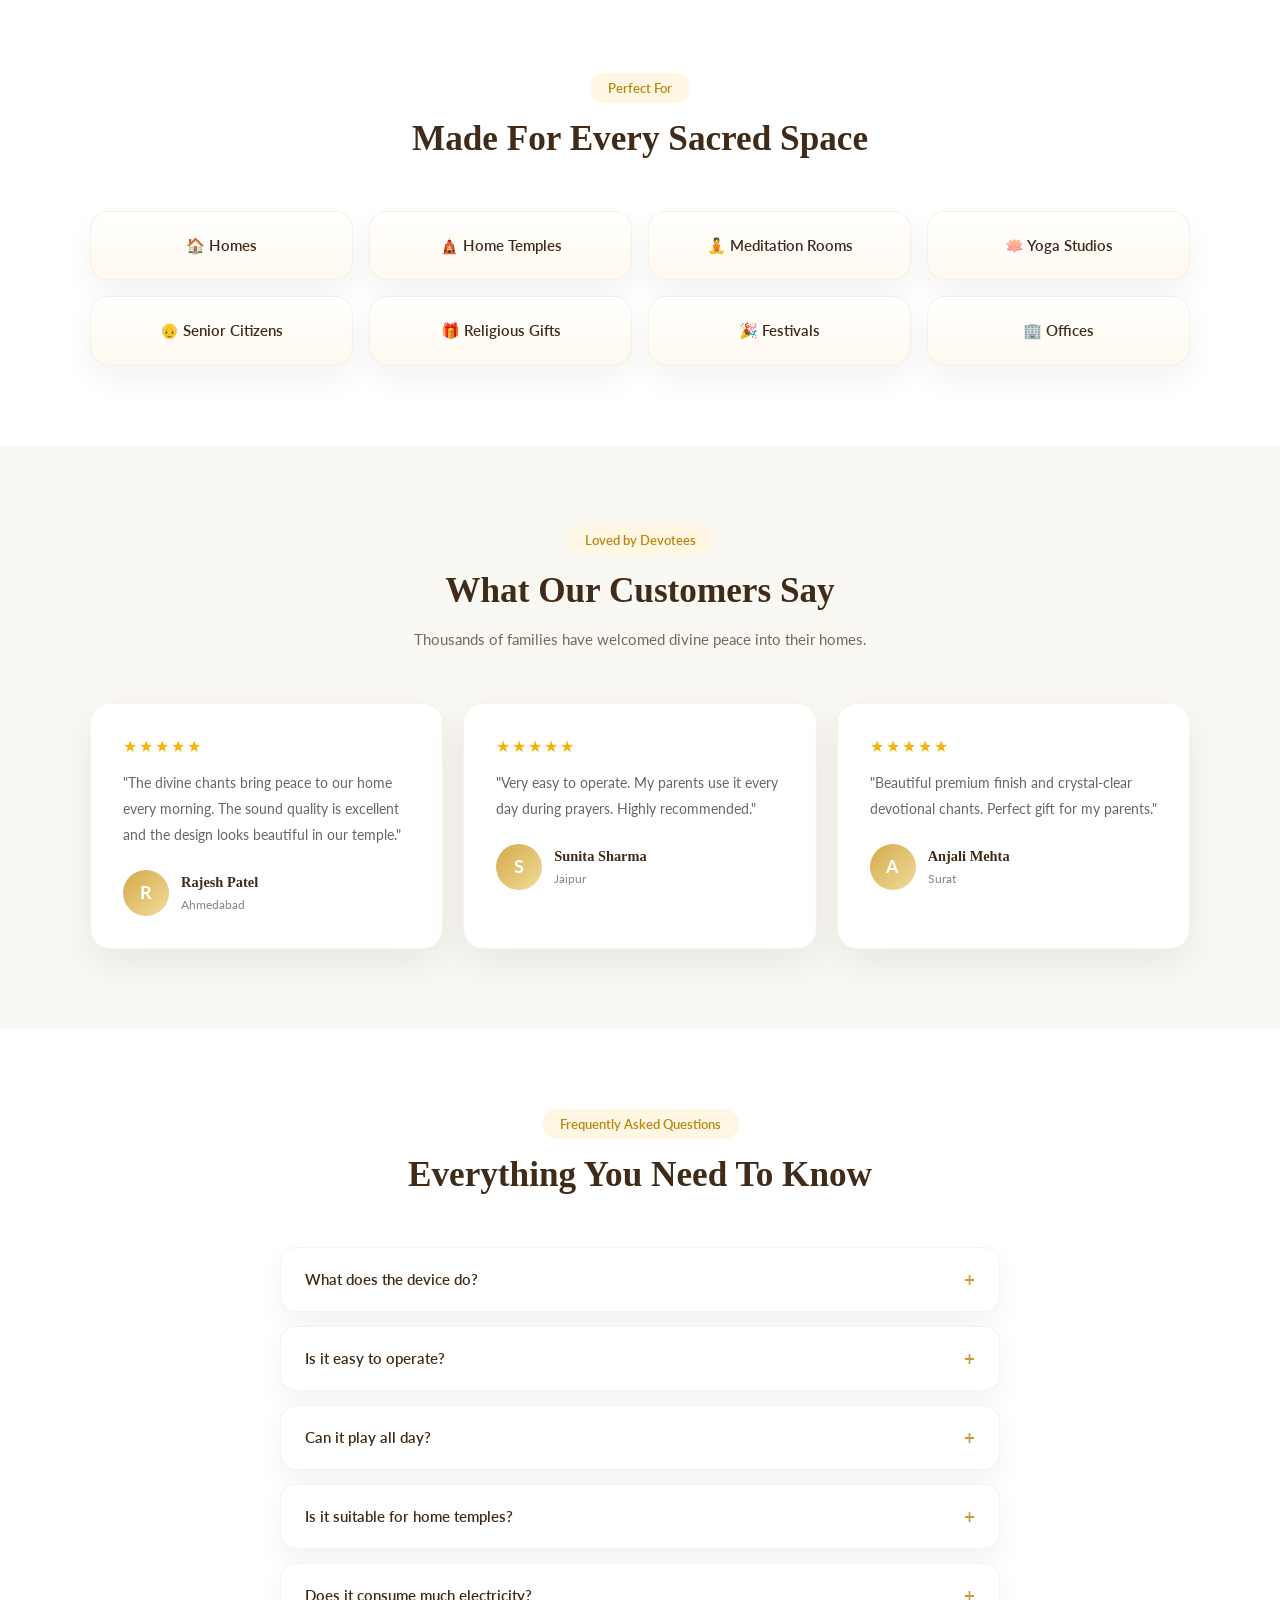
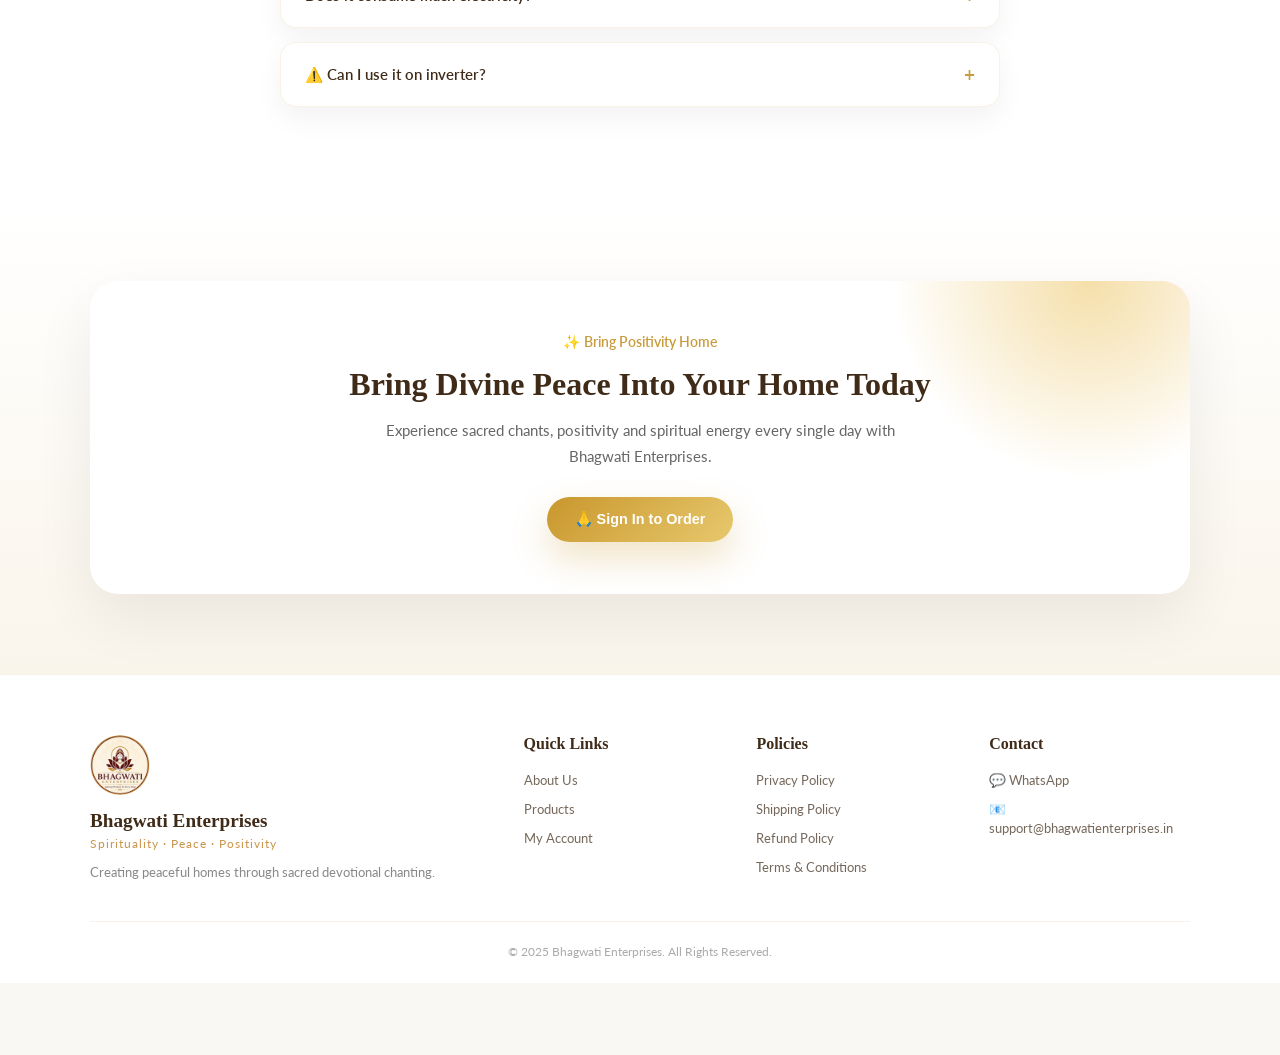
==== commit e117fc99: "Add files via upload" ====
--- a/index.html
+++ b/index.html
@@ -417,6 +417,130 @@
 #wa-fab:hover{transform:scale(1.1)}
 
 /* TOAST */
+/* ══════════════════════════════════
+   GPT HOME PAGE — Light Premium Style
+   ══════════════════════════════════ */
+@import url('https://fonts.googleapis.com/css2?family=Playfair+Display:wght@500;600;700&display=swap');
+.gpt-container{width:min(1100px,92%);margin:auto}
+/* HERO */
+.gpt-hero{padding:80px 0 60px;position:relative;overflow:hidden;background:linear-gradient(180deg,#fffefb,#faf7f1)}
+.gpt-hero::before{content:'';position:absolute;width:500px;height:500px;background:radial-gradient(circle,rgba(200,155,60,0.15),transparent 70%);right:-150px;top:-150px;pointer-events:none}
+.gpt-hero-grid{display:grid;grid-template-columns:1fr;gap:40px;align-items:center}
+@media(min-width:768px){.gpt-hero-grid{grid-template-columns:1fr 1fr;gap:60px}}
+.gpt-hero-brand{display:flex;align-items:center;gap:12px;margin-bottom:20px}
+.gpt-brand-logo{width:52px;height:52px;border-radius:50%;object-fit:cover;box-shadow:0 8px 20px rgba(0,0,0,0.1)}
+.gpt-brand-name{font-family:'Playfair Display',serif;font-size:1.1rem;font-weight:700;color:#3f2b18}
+.gpt-brand-tag{font-size:0.62rem;letter-spacing:2px;text-transform:uppercase;color:#c89b3c;margin-top:2px}
+.gpt-hero-tag{display:inline-block;padding:9px 16px;border-radius:40px;background:#fff;border:1px solid rgba(200,155,60,0.2);box-shadow:0 8px 20px rgba(0,0,0,0.06);margin-bottom:18px;font-size:0.84rem;color:#8a6c39}
+.gpt-hero-h1{font-family:'Playfair Display',serif;font-size:clamp(2rem,7vw,3.2rem);line-height:1.1;margin-bottom:18px;color:#3f2b18}
+.gpt-hero-h1 span{display:block;color:#c89b3c}
+.gpt-hero-p{font-size:1rem;color:#75685b;margin-bottom:28px;line-height:1.75;max-width:480px}
+.gpt-hero-btns{display:flex;flex-wrap:wrap;gap:14px;margin-bottom:28px}
+.gpt-btn-primary{display:inline-flex;align-items:center;justify-content:center;gap:8px;background:linear-gradient(135deg,#c9972d,#e7c86d);padding:14px 28px;border-radius:50px;color:#fff;font-weight:700;font-size:0.9rem;border:none;cursor:pointer;box-shadow:0 16px 36px rgba(201,151,45,0.28);transition:.3s}
+.gpt-btn-primary:hover{transform:translateY(-3px)}
+.gpt-btn-secondary{display:inline-flex;align-items:center;justify-content:center;gap:8px;padding:14px 28px;border-radius:50px;border:1px solid rgba(200,155,60,0.25);background:#fff;font-weight:600;font-size:0.9rem;color:#3f2b18;cursor:pointer;transition:.3s}
+.gpt-btn-secondary:hover{background:#faf4e6}
+.gpt-btn-wa{display:inline-flex;align-items:center;justify-content:center;gap:10px;background:#25d366;padding:14px 28px;border-radius:50px;color:#fff;font-weight:700;font-size:0.9rem;text-decoration:none;box-shadow:0 16px 36px rgba(37,211,102,0.25);transition:.3s}
+.gpt-btn-wa:hover{transform:translateY(-3px)}
+.gpt-rating{display:flex;align-items:center;gap:14px}
+.gpt-stars{color:#f8b400;font-size:1.2rem;letter-spacing:2px}
+.gpt-rating p{font-size:0.84rem;color:#75685b}
+/* HERO IMAGE */
+.gpt-hero-image{position:relative;display:flex;justify-content:center;align-items:center;min-height:340px}
+.gpt-gold-circle{position:absolute;width:300px;height:300px;border-radius:50%;background:radial-gradient(circle,#f8e4aa,rgba(255,255,255,0) 70%);animation:gpt-pulse 5s infinite}
+.gpt-hero-image img{width:min(280px,80%);position:relative;z-index:2;filter:drop-shadow(0 30px 50px rgba(0,0,0,0.15));animation:gpt-float 5s ease-in-out infinite;border-radius:50%;object-fit:cover;aspect-ratio:1}
+.gpt-om{position:absolute;font-size:130px;opacity:0.06;color:#b98a1d;font-weight:700;z-index:1}
+.gpt-float{position:absolute;font-size:32px;animation:gpt-float 4s ease-in-out infinite}
+.gpt-f1{top:30px;left:14%}.gpt-f2{bottom:30px;right:14%}.gpt-f3{top:70px;right:20%}.gpt-f4{bottom:70px;left:20%}
+@keyframes gpt-float{0%,100%{transform:translateY(0)}50%{transform:translateY(-12px)}}
+@keyframes gpt-pulse{0%,100%{transform:scale(.95);opacity:.5}50%{transform:scale(1.05);opacity:1}}
+/* FEATURES */
+.gpt-features{padding:60px 0;background:#fff}
+.gpt-feat-grid{display:grid;grid-template-columns:repeat(2,1fr);gap:20px}
+@media(min-width:640px){.gpt-feat-grid{grid-template-columns:repeat(4,1fr)}}
+.gpt-feat-card{background:rgba(255,255,255,0.9);backdrop-filter:blur(12px);padding:28px 20px;border-radius:20px;box-shadow:0 16px 40px rgba(0,0,0,0.07);text-align:center;border:1px solid rgba(255,255,255,0.5);transition:.3s}
+.gpt-feat-card:hover{transform:translateY(-8px)}
+.gpt-feat-icon{width:60px;height:60px;margin:0 auto 14px;border-radius:50%;display:flex;align-items:center;justify-content:center;font-size:24px;background:linear-gradient(135deg,#fff7de,#efd08d)}
+.gpt-feat-card h3{font-family:'Playfair Display',serif;font-size:1rem;color:#3f2b18;line-height:1.3}
+/* SECTION TITLE */
+.gpt-sec-title{text-align:center;max-width:680px;margin:0 auto 50px}
+.gpt-sec-title span{display:inline-block;padding:7px 18px;background:#fff7e4;color:#b8860b;border-radius:40px;font-weight:600;font-size:0.8rem;margin-bottom:14px}
+.gpt-sec-title h2{font-family:'Playfair Display',serif;font-size:clamp(1.5rem,4vw,2.2rem);margin-bottom:14px;color:#3f2b18;line-height:1.25}
+.gpt-sec-title p{color:#75685b;font-size:0.95rem;line-height:1.7}
+/* BENEFITS */
+.gpt-why{padding:80px 0}
+.gpt-benefits-grid{display:grid;grid-template-columns:repeat(2,1fr);gap:20px}
+@media(min-width:640px){.gpt-benefits-grid{grid-template-columns:repeat(3,1fr)}}
+.gpt-benefit-card{background:#fff;padding:28px 22px;border-radius:20px;text-align:center;border:1px solid rgba(200,155,60,0.13);box-shadow:0 16px 40px rgba(0,0,0,0.05);transition:.3s}
+.gpt-benefit-card:hover{transform:translateY(-8px);box-shadow:0 24px 60px rgba(201,151,45,0.12)}
+.gpt-bi{font-size:2rem;margin-bottom:14px}
+.gpt-benefit-card h3{font-family:'Playfair Display',serif;font-size:1rem;margin-bottom:8px;color:#3f2b18}
+.gpt-benefit-card p{color:#75685b;font-size:0.84rem;line-height:1.6}
+/* TIMELINE */
+.gpt-timeline-sec{padding:80px 0}
+.gpt-timeline{display:grid;grid-template-columns:repeat(2,1fr);gap:20px;position:relative}
+@media(min-width:640px){.gpt-timeline{grid-template-columns:repeat(4,1fr)}}
+.gpt-tl-card{background:#fff;padding:28px 18px;border-radius:20px;text-align:center;box-shadow:0 14px 40px rgba(0,0,0,0.07);transition:.3s}
+.gpt-tl-card:hover{transform:translateY(-7px)}
+.gpt-tl-icon{width:72px;height:72px;margin:0 auto 14px;background:linear-gradient(135deg,#fff5d8,#f1d082);border-radius:50%;display:flex;align-items:center;justify-content:center;font-size:32px}
+.gpt-tl-card h3{font-family:'Playfair Display',serif;font-size:1.05rem;margin-bottom:8px;color:#3f2b18}
+.gpt-tl-card p{color:#75685b;font-size:0.82rem;line-height:1.6}
+/* PRODUCT SCROLL */
+.gpt-showcase{padding:80px 0}
+.gpt-prod-scroll{display:flex;gap:16px;overflow-x:auto;padding:6px 2px 14px;-ms-overflow-style:none;scrollbar-width:none}
+.gpt-prod-scroll::-webkit-scrollbar{display:none}
+.gpt-loader{text-align:center;padding:30px}
+/* SPEC GRID */
+.gpt-spec-grid{display:grid;grid-template-columns:repeat(2,1fr);gap:18px}
+@media(min-width:640px){.gpt-spec-grid{grid-template-columns:repeat(3,1fr)}}
+.gpt-spec-item{background:#fff;padding:26px;border-radius:18px;box-shadow:0 16px 36px rgba(0,0,0,0.05);text-align:center;transition:.3s}
+.gpt-spec-item:hover{transform:translateY(-6px)}
+.gpt-spec-item strong{display:block;color:#c89b3c;margin-bottom:10px;font-size:0.9rem;font-family:'Playfair Display',serif}
+.gpt-spec-item span{font-size:0.84rem;color:#555}
+/* PERFECT FOR */
+.gpt-perfect-grid{display:grid;grid-template-columns:repeat(2,1fr);gap:16px;margin-top:40px}
+@media(min-width:640px){.gpt-perfect-grid{grid-template-columns:repeat(4,1fr)}}
+.gpt-perfect-card{background:linear-gradient(180deg,#fff,#fffaf0);padding:24px 16px;text-align:center;border-radius:18px;font-size:0.95rem;font-weight:600;color:#3f2b18;border:1px solid rgba(200,155,60,0.13);box-shadow:0 14px 30px rgba(0,0,0,0.05);transition:.3s}
+.gpt-perfect-card:hover{transform:translateY(-8px);box-shadow:0 24px 50px rgba(201,151,45,0.12)}
+/* TESTIMONIALS */
+.gpt-test-grid{display:grid;grid-template-columns:1fr;gap:20px;margin-top:14px}
+@media(min-width:640px){.gpt-test-grid{grid-template-columns:repeat(3,1fr)}}
+.gpt-test-card{background:#fff;padding:32px;border-radius:20px;box-shadow:0 16px 40px rgba(0,0,0,0.07);border:1px solid rgba(200,155,60,0.12);transition:.3s}
+.gpt-test-card:hover{transform:translateY(-8px)}
+.gpt-test-card .gpt-stars{color:#f6b400;font-size:1rem;letter-spacing:2px;display:block;margin-bottom:14px}
+.gpt-test-card p{color:#666;line-height:1.8;margin-bottom:22px;font-size:0.9rem}
+.gpt-customer{display:flex;align-items:center;gap:12px}
+.gpt-avatar{width:46px;height:46px;border-radius:50%;background:linear-gradient(135deg,#d4aa4c,#f2db98);display:flex;align-items:center;justify-content:center;font-weight:700;color:#fff;font-size:1.1rem;flex-shrink:0}
+.gpt-customer h4{font-family:'Playfair Display',serif;font-size:0.9rem;margin-bottom:2px;color:#3f2b18}
+.gpt-customer span{color:#888;font-size:0.78rem}
+/* FAQ */
+.gpt-faq-wrap{max-width:720px;margin:40px auto 0}
+.gpt-faq-item{background:#fff;border-radius:16px;margin-bottom:14px;box-shadow:0 12px 28px rgba(0,0,0,0.05);overflow:hidden;border:1px solid rgba(200,155,60,0.12)}
+.gpt-faq-q{width:100%;padding:20px 24px;background:none;border:none;cursor:pointer;display:flex;justify-content:space-between;align-items:center;font-size:0.92rem;font-weight:600;color:#3f2b18;text-align:left;font-family:'Lato',sans-serif}
+.gpt-faq-q span{font-size:1.2rem;color:#c89b3c;transition:.3s;flex-shrink:0;margin-left:10px}
+.gpt-faq-a{display:none;padding:0 24px 20px;color:#666;line-height:1.75;font-size:0.88rem}
+.gpt-faq-item.open .gpt-faq-a{display:block}
+.gpt-faq-item.open .gpt-faq-q span{transform:rotate(45deg)}
+/* CTA */
+.gpt-cta-card{background:#fff;padding:52px 28px;border-radius:28px;text-align:center;box-shadow:0 24px 60px rgba(0,0,0,0.07);position:relative;overflow:hidden}
+.gpt-cta-card::before{content:'';position:absolute;width:400px;height:400px;background:radial-gradient(circle,#f5dfaa,transparent 70%);top:-200px;right:-100px;pointer-events:none}
+.gpt-cta-card span{color:#c89b3c;font-weight:600;display:block;margin-bottom:14px;font-size:0.88rem}
+.gpt-cta-card h2{font-family:'Playfair Display',serif;font-size:clamp(1.4rem,4vw,2rem);margin-bottom:14px;color:#3f2b18;line-height:1.25}
+.gpt-cta-card p{max-width:520px;margin:0 auto 28px;font-size:0.95rem;color:#666;line-height:1.7}
+/* HINT BOX */
+.gpt-hint-box{background:#fff7e4;border:1px solid rgba(200,155,60,0.25);border-radius:12px;padding:18px 20px}
+.gpt-hint-box p{font-size:0.85rem;color:#8a6c39;margin-bottom:0}
+/* FOOTER */
+.gpt-footer{padding:60px 0 24px;background:#fff;border-top:1px solid rgba(200,155,60,0.13)}
+.gpt-footer-grid{display:grid;grid-template-columns:1fr;gap:32px;margin-bottom:36px}
+@media(min-width:640px){.gpt-footer-grid{grid-template-columns:2fr 1fr 1fr 1fr}}
+.gpt-footer h3{font-family:'Playfair Display',serif;font-size:1rem;margin-bottom:16px;color:#3f2b18}
+.gpt-footer ul{list-style:none}
+.gpt-footer li{margin-bottom:10px}
+.gpt-footer a{color:#75685b;font-size:0.84rem;text-decoration:none;transition:.2s}
+.gpt-footer a:hover{color:#c89b3c}
+.gpt-copyright{padding-top:22px;border-top:1px solid rgba(200,155,60,0.12);text-align:center;color:#aaa;font-size:0.78rem}
+
 #toast{position:fixed;bottom:76px;left:50%;transform:translateX(-50%) translateY(20px);background:rgba(20,4,10,0.96);border:1px solid rgba(201,168,76,0.3);color:var(--ivory);padding:11px 20px;border-radius:30px;font-size:0.8rem;z-index:9999;opacity:0;transition:all 0.3s ease;pointer-events:none;white-space:nowrap;backdrop-filter:blur(10px)}
 #toast.show{opacity:1;transform:translateX(-50%) translateY(0)}
 
@@ -470,123 +594,250 @@
 </div>
 
 <!-- ═══ HOME ═══ -->
-<div class="page active home-page" id="page-home">
-
-  <!-- ═══ HERO ═══ -->
-  <div class="h-hero">
-    <div class="h-hero-glow"></div>
-
-    <div class="h-eyebrow-row">
-      <img src="images/logo.jpg" class="h-brand-mark" alt="Bhagwati Enterprises"/>
-      <div class="h-eyebrow-text">
-        <div class="h-brand-name">Bhagwati Enterprises</div>
-        <div class="h-tagline">Spirituality · Peace · Positivity</div>
-      </div>
-    </div>
-
-    <h1 class="h-headline">Awaken <em>Divine Energy</em><br>In Your Home</h1>
-    <p class="h-sub">Bring peace, positivity, and spiritual vibrations into your daily life with sacred devotional chanting.</p>
-
-    <!-- Product stage: glowing diya + smoke + product -->
-    <div class="h-stage">
-      <div class="h-flame-glow"></div>
-      <div class="h-smoke"><span></span><span></span><span></span></div>
-      <div class="h-product-ring"></div>
-      <img src="images/product-ganesh.jpg" class="h-product-img" id="hero-img" alt="Bhagwati Enterprises Chanting Speaker"/>
-    </div>
-
-    <!-- GUEST CTA -->
-    <div class="h-cta-group" id="hero-guest">
-      <button class="h-btn-primary" onclick="goTo('auth')">🙏 Sign In to Shop</button>
-      <button class="h-btn-ghost" onclick="goTo('about')">Learn More</button>
-    </div>
-    <!-- LOGGED-IN CTA -->
-    <div class="h-cta-group" id="hero-user" style="display:none;">
-      <a class="h-btn-primary" id="hero-wa" href="#" target="_blank">
-        <svg viewBox="0 0 24 24" style="width:18px;height:18px;fill:#1f140d;flex-shrink:0"><path d="M17.472 14.382c-.297-.149-1.758-.867-2.03-.967-.273-.099-.471-.148-.67.15-.197.297-.767.966-.94 1.164-.173.199-.347.223-.644.075-.297-.15-1.255-.463-2.39-1.475-.883-.788-1.48-1.761-1.653-2.059-.173-.297-.018-.458.13-.606.134-.133.298-.347.446-.52.149-.174.198-.298.298-.497.099-.198.05-.371-.025-.52-.075-.149-.669-1.612-.916-2.207-.242-.579-.487-.5-.669-.51-.173-.008-.371-.01-.57-.01-.198 0-.52.074-.792.372-.272.297-1.04 1.016-1.04 2.479 0 1.462 1.065 2.875 1.213 3.074.149.198 2.096 3.2 5.077 4.487.709.306 1.262.489 1.694.625.712.227 1.36.195 1.871.118.571-.085 1.758-.719 2.006-1.413.248-.694.248-1.289.173-1.413-.074-.124-.272-.198-.57-.347m-5.421 7.403h-.004a9.87 9.87 0 01-5.031-1.378l-.361-.214-3.741.982.998-3.648-.235-.374a9.86 9.86 0 01-1.51-5.26c.001-5.45 4.436-9.884 9.888-9.884 2.64 0 5.122 1.03 6.988 2.898a9.825 9.825 0 012.893 6.994c-.003 5.45-4.437 9.884-9.885 9.884m8.413-18.297A11.815 11.815 0 0012.05 0C5.495 0 .16 5.335.157 11.892c0 2.096.547 4.142 1.588 5.945L.057 24l6.305-1.654a11.882 11.882 0 005.683 1.448h.005c6.554 0 11.89-5.335 11.893-11.893a11.821 11.821 0 00-3.48-8.413Z"/></svg>
-        Order Now on WhatsApp
-      </a>
-      <button class="h-btn-ghost" onclick="goTo('products')">Explore the Collection</button>
-    </div>
-
-    <div class="h-trust-row">
-      <span>👆 One-Touch</span><span>🔊 Pure Sound</span><span>🚚 All India</span>
-    </div>
-  </div>
-
-  <!-- ═══ TRUST STRIP ═══ -->
-  <div class="h-trust-strip">
-    <div class="h-trust-grid">
-      <div class="h-trust-card"><span class="h-trust-icon">👆</span><span class="h-trust-label">One-Touch<br>Operation</span></div>
-      <div class="h-trust-card"><span class="h-trust-icon">🔊</span><span class="h-trust-label">Crystal Clear<br>Pure Sound</span></div>
-      <div class="h-trust-card"><span class="h-trust-icon">🏠</span><span class="h-trust-label">Perfect for<br>Every Home</span></div>
-      <div class="h-trust-card"><span class="h-trust-icon">🙏</span><span class="h-trust-label">Trusted by<br>Thousands</span></div>
-    </div>
-  </div>
-
-  <!-- ═══ BENEFITS ═══ -->
-  <div class="h-sec">
-    <div class="h-sec-head">
-      <span class="h-sec-eyebrow">The Bhagwati Difference</span>
-      <h2 class="h-sec-title">Why Choose<br>Bhagwati Enterprises?</h2>
-      <div class="h-rule"></div>
-    </div>
-    <div class="h-benefit-grid">
-      <div class="h-benefit-card"><span class="h-benefit-icon">🕊️</span><div class="h-benefit-title">Peaceful Environment</div><div class="h-benefit-text">A calm, spiritual atmosphere throughout your home.</div></div>
-      <div class="h-benefit-card"><span class="h-benefit-icon">✨</span><div class="h-benefit-title">Positive Energy</div><div class="h-benefit-text">Sacred chants fill your surroundings with positivity.</div></div>
-      <div class="h-benefit-card"><span class="h-benefit-icon">🪔</span><div class="h-benefit-title">Daily Prayer Companion</div><div class="h-benefit-text">Perfect during morning and evening prayers.</div></div>
-      <div class="h-benefit-card"><span class="h-benefit-icon">🧘</span><div class="h-benefit-title">Meditation &amp; Yoga</div><div class="h-benefit-text">Soothing chants enhance every session.</div></div>
-      <div class="h-benefit-card"><span class="h-benefit-icon">👆</span><div class="h-benefit-title">Easy to Use</div><div class="h-benefit-text">Simple one-touch operation, for all ages.</div></div>
-      <div class="h-benefit-card"><span class="h-benefit-icon">🪷</span><div class="h-benefit-title">Elegant Design</div><div class="h-benefit-text">Beautifully compact, for any home temple.</div></div>
-    </div>
-  </div>
-
-  <!-- ═══ DAILY TIMELINE ═══ -->
-  <div class="h-sec" style="padding-top:0">
-    <div class="h-sec-head">
-      <span class="h-sec-eyebrow">Throughout Your Day</span>
-      <h2 class="h-sec-title">Your Spiritual<br>Companion</h2>
-      <div class="h-rule"></div>
-    </div>
-    <div class="h-timeline">
-      <div class="h-tl-card"><div class="h-tl-dot">☀️</div><div class="h-tl-label">Morning</div><div class="h-tl-text">Start your day with sacred vibrations.</div></div>
-      <div class="h-tl-card"><div class="h-tl-dot">🌸</div><div class="h-tl-label">Afternoon</div><div class="h-tl-text">Maintain positive energy at home.</div></div>
-      <div class="h-tl-card"><div class="h-tl-dot">🪔</div><div class="h-tl-label">Evening</div><div class="h-tl-text">End the day with peaceful prayer.</div></div>
-      <div class="h-tl-card"><div class="h-tl-dot">🌙</div><div class="h-tl-label">Night</div><div class="h-tl-text">Sleep with a calm, focused mind.</div></div>
-    </div>
-  </div>
-
-  <!-- ═══ QUOTE BAND ═══ -->
-  <div class="h-quote-band">
-    <div class="h-quote-mark">❝</div>
-    <p class="h-quote-text">Sacred chants. Divine energy. Infinite peace — woven into every moment of your day.</p>
-  </div>
-
-  <!-- ═══ COLLECTION PREVIEW ═══ -->
-  <div class="h-sec">
-    <div class="h-sec-head" style="text-align:left;margin-bottom:20px">
-      <span class="h-sec-eyebrow">Our Sacred Collection</span>
-      <h2 class="h-sec-title" style="margin-bottom:4px">Chanting Machines</h2>
-      <p class="h-sec-sub">Swipe to discover divine companions</p>
-    </div>
-    <div class="h-collection-scroll" id="home-prod-scroll"><div class="loader"><div class="spinner"></div></div></div>
-    <!-- Guest hint -->
-    <div id="home-login-hint" style="display:none;margin-top:16px">
-      <div class="login-wall">
+<div class="page active" id="page-home" style="background:#faf8f3;color:#3f2b18">
+
+<!-- ── HERO ── -->
+<section class="gpt-hero">
+  <div class="gpt-hero-bg"></div>
+  <div class="gpt-container gpt-hero-grid">
+    <div class="gpt-hero-content">
+      <div class="gpt-hero-brand">
+        <img src="images/logo.jpg" class="gpt-brand-logo" alt="Bhagwati Enterprises"/>
+        <div>
+          <div class="gpt-brand-name">Bhagwati Enterprises</div>
+          <div class="gpt-brand-tag">Spirituality · Peace · Positivity</div>
+        </div>
+      </div>
+      <span class="gpt-hero-tag">🙏 Welcome to Bhagwati Enterprises</span>
+      <h1 class="gpt-hero-h1">Awaken Divine Energy<span>In Your Home</span></h1>
+      <p class="gpt-hero-p">Bring peace, positivity and sacred spiritual vibrations into your daily life with our premium devotional chanting speaker. Perfect for homes, temples, meditation rooms and offices.</p>
+      <!-- GUEST -->
+      <div class="gpt-hero-btns" id="hero-guest">
+        <button class="gpt-btn-primary" onclick="goTo('auth')">🙏 Sign In to Shop</button>
+        <button class="gpt-btn-secondary" onclick="goTo('about')">Learn More</button>
+      </div>
+      <!-- LOGGED IN -->
+      <div class="gpt-hero-btns" id="hero-user" style="display:none">
+        <a class="gpt-btn-wa" id="hero-wa" href="#" target="_blank">
+          <svg viewBox="0 0 24 24" style="width:20px;height:20px;fill:#fff;flex-shrink:0"><path d="M17.472 14.382c-.297-.149-1.758-.867-2.03-.967-.273-.099-.471-.148-.67.15-.197.297-.767.966-.94 1.164-.173.199-.347.223-.644.075-.297-.15-1.255-.463-2.39-1.475-.883-.788-1.48-1.761-1.653-2.059-.173-.297-.018-.458.13-.606.134-.133.298-.347.446-.52.149-.174.198-.298.298-.497.099-.198.05-.371-.025-.52-.075-.149-.669-1.612-.916-2.207-.242-.579-.487-.5-.669-.51-.173-.008-.371-.01-.57-.01-.198 0-.52.074-.792.372-.272.297-1.04 1.016-1.04 2.479 0 1.462 1.065 2.875 1.213 3.074.149.198 2.096 3.2 5.077 4.487.709.306 1.262.489 1.694.625.712.227 1.36.195 1.871.118.571-.085 1.758-.719 2.006-1.413.248-.694.248-1.289.173-1.413-.074-.124-.272-.198-.57-.347m-5.421 7.403h-.004a9.87 9.87 0 01-5.031-1.378l-.361-.214-3.741.982.998-3.648-.235-.374a9.86 9.86 0 01-1.51-5.26c.001-5.45 4.436-9.884 9.888-9.884 2.64 0 5.122 1.03 6.988 2.898a9.825 9.825 0 012.893 6.994c-.003 5.45-4.437 9.884-9.885 9.884m8.413-18.297A11.815 11.815 0 0012.05 0C5.495 0 .16 5.335.157 11.892c0 2.096.547 4.142 1.588 5.945L.057 24l6.305-1.654a11.882 11.882 0 005.683 1.448h.005c6.554 0 11.89-5.335 11.893-11.893a11.821 11.821 0 00-3.48-8.413Z"/></svg>
+          Order on WhatsApp
+        </a>
+        <button class="gpt-btn-secondary" onclick="goTo('products')">Shop All Products</button>
+      </div>
+      <div class="gpt-rating">
+        <span class="gpt-stars">★★★★★</span>
+        <p>Trusted by <strong>10,000+</strong> devotees across India</p>
+      </div>
+    </div>
+    <div class="gpt-hero-image">
+      <div class="gpt-gold-circle"></div>
+      <div class="gpt-om">ॐ</div>
+      <img src="images/product-ganesh.jpg" id="hero-img" alt="Bhagwati Chanting Machine"/>
+      <div class="gpt-float gpt-f1">🪔</div>
+      <div class="gpt-float gpt-f2">🪔</div>
+      <div class="gpt-float gpt-f3">🌸</div>
+      <div class="gpt-float gpt-f4">🌸</div>
+    </div>
+  </div>
+</section>
+
+<!-- ── FEATURES STRIP ── -->
+<section class="gpt-features">
+  <div class="gpt-container gpt-feat-grid">
+    <div class="gpt-feat-card"><div class="gpt-feat-icon">👆</div><h3>One-Touch<br>Operation</h3></div>
+    <div class="gpt-feat-card"><div class="gpt-feat-icon">🔊</div><h3>Crystal Clear<br>Sound</h3></div>
+    <div class="gpt-feat-card"><div class="gpt-feat-icon">🏠</div><h3>Perfect For<br>Every Home</h3></div>
+    <div class="gpt-feat-card"><div class="gpt-feat-icon">🙏</div><h3>Trusted By<br>Thousands</h3></div>
+  </div>
+</section>
+
+<!-- ── WHY CHOOSE ── -->
+<section class="gpt-why" style="background:#fff">
+  <div class="gpt-container">
+    <div class="gpt-sec-title">
+      <span>Why Choose Bhagwati Enterprises</span>
+      <h2>Create a Peaceful &amp; Positive Home</h2>
+      <p>Experience divine vibrations every day with a beautifully crafted devotional chanting speaker.</p>
+    </div>
+    <div class="gpt-benefits-grid">
+      <div class="gpt-benefit-card"><div class="gpt-bi">🕊️</div><h3>Peaceful Environment</h3><p>Create a calm and spiritual atmosphere throughout your home.</p></div>
+      <div class="gpt-benefit-card"><div class="gpt-bi">☀️</div><h3>Positive Energy</h3><p>Daily devotional chants fill every corner with positivity.</p></div>
+      <div class="gpt-benefit-card"><div class="gpt-bi">🙏</div><h3>Daily Prayer</h3><p>Your perfect companion for morning and evening prayers.</p></div>
+      <div class="gpt-benefit-card"><div class="gpt-bi">🧘</div><h3>Meditation &amp; Yoga</h3><p>Enhance meditation with peaceful sacred chants.</p></div>
+      <div class="gpt-benefit-card"><div class="gpt-bi">👆</div><h3>One Touch Operation</h3><p>Easy to operate for children and senior citizens alike.</p></div>
+      <div class="gpt-benefit-card"><div class="gpt-bi">💎</div><h3>Elegant Design</h3><p>Premium finish that blends beautifully into every home temple.</p></div>
+    </div>
+  </div>
+</section>
+
+<!-- ── TIMELINE ── -->
+<section class="gpt-timeline-sec" style="background:linear-gradient(#fff,#fcfaf6)">
+  <div class="gpt-container">
+    <div class="gpt-sec-title">
+      <span>Daily Spiritual Journey</span>
+      <h2>Your Companion Throughout The Day</h2>
+    </div>
+    <div class="gpt-timeline">
+      <div class="gpt-tl-card"><div class="gpt-tl-icon">🌅</div><h3>Morning</h3><p>Begin your day with sacred vibrations and positive energy.</p></div>
+      <div class="gpt-tl-card"><div class="gpt-tl-icon">☀️</div><h3>Afternoon</h3><p>Maintain peace and positivity throughout your daily routine.</p></div>
+      <div class="gpt-tl-card"><div class="gpt-tl-icon">🌇</div><h3>Evening</h3><p>Create the perfect atmosphere during evening prayers.</p></div>
+      <div class="gpt-tl-card"><div class="gpt-tl-icon">🌙</div><h3>Night</h3><p>Relax your mind and sleep peacefully with divine chants.</p></div>
+    </div>
+  </div>
+</section>
+
+<!-- ── PRODUCT SHOWCASE ── -->
+<section class="gpt-showcase" style="background:#fff">
+  <div class="gpt-container">
+    <div class="gpt-sec-title">
+      <span>Our Sacred Collection</span>
+      <h2>Swipe to Discover Divine Companions</h2>
+    </div>
+    <div class="gpt-prod-scroll" id="home-prod-scroll"><div class="gpt-loader"><div class="spinner"></div></div></div>
+    <div id="home-login-hint" style="display:none;margin-top:20px;text-align:center">
+      <div class="gpt-hint-box">
         <p>🔒 Sign in to view prices, add to cart &amp; order on WhatsApp</p>
-        <button class="h-btn-primary" onclick="goTo('auth')" style="max-width:200px;margin:0 auto;padding:11px 18px;font-size:0.78rem">Sign In / Register</button>
-      </div>
-    </div>
-    <div style="margin-top:18px"><button class="h-btn-ghost" onclick="goTo('products')" style="max-width:100%">View All Products →</button></div>
-  </div>
-
-  <!-- ═══ STORY BAND ═══ -->
-  <div class="h-story-band">
-    <div class="h-story-om">ॐ</div>
-    <div class="h-story-name">Bhagwati Enterprises</div>
-    <p class="h-story-text">Crafting devotional companions that bring sacred sound, peace, and divine vibrations into every home.</p>
-    <button class="h-btn-ghost" style="max-width:220px;margin:0 auto" onclick="goTo('about')">Our Story →</button>
-  </div>
+        <button class="gpt-btn-primary" onclick="goTo('auth')" style="margin-top:12px;display:inline-flex">Sign In / Register</button>
+      </div>
+    </div>
+    <div style="text-align:center;margin-top:28px">
+      <button class="gpt-btn-secondary" onclick="goTo('products')">View All Products →</button>
+    </div>
+  </div>
+</section>
+
+<!-- ── SPECS ── -->
+<section style="padding:80px 0;background:#faf8f3">
+  <div class="gpt-container">
+    <div class="gpt-sec-title">
+      <span>Specifications</span>
+      <h2>Everything You Need</h2>
+    </div>
+    <div class="gpt-spec-grid">
+      <div class="gpt-spec-item"><strong>Product</strong><span>Devotional Chanting Speaker</span></div>
+      <div class="gpt-spec-item"><strong>Operation</strong><span>One Touch</span></div>
+      <div class="gpt-spec-item"><strong>Audio</strong><span>Crystal Clear Digital Sound</span></div>
+      <div class="gpt-spec-item"><strong>Power</strong><span>Low Power Consumption</span></div>
+      <div class="gpt-spec-item"><strong>Installation</strong><span>Plug &amp; Play</span></div>
+      <div class="gpt-spec-item"><strong>Suitable For</strong><span>Home · Temple · Office · Meditation</span></div>
+    </div>
+  </div>
+</section>
+
+<!-- ── PERFECT FOR ── -->
+<section style="padding:80px 0;background:#fff">
+  <div class="gpt-container">
+    <div class="gpt-sec-title">
+      <span>Perfect For</span>
+      <h2>Made For Every Sacred Space</h2>
+    </div>
+    <div class="gpt-perfect-grid">
+      <div class="gpt-perfect-card">🏠 Homes</div>
+      <div class="gpt-perfect-card">🛕 Home Temples</div>
+      <div class="gpt-perfect-card">🧘 Meditation Rooms</div>
+      <div class="gpt-perfect-card">🪷 Yoga Studios</div>
+      <div class="gpt-perfect-card">👴 Senior Citizens</div>
+      <div class="gpt-perfect-card">🎁 Religious Gifts</div>
+      <div class="gpt-perfect-card">🎉 Festivals</div>
+      <div class="gpt-perfect-card">🏢 Offices</div>
+    </div>
+  </div>
+</section>
+
+<!-- ── TESTIMONIALS ── -->
+<section style="padding:80px 0;background:#faf8f3">
+  <div class="gpt-container">
+    <div class="gpt-sec-title">
+      <span>Loved by Devotees</span>
+      <h2>What Our Customers Say</h2>
+      <p>Thousands of families have welcomed divine peace into their homes.</p>
+    </div>
+    <div class="gpt-test-grid">
+      <div class="gpt-test-card"><div class="gpt-stars">★★★★★</div><p>"The divine chants bring peace to our home every morning. The sound quality is excellent and the design looks beautiful in our temple."</p><div class="gpt-customer"><div class="gpt-avatar">R</div><div><h4>Rajesh Patel</h4><span>Ahmedabad</span></div></div></div>
+      <div class="gpt-test-card"><div class="gpt-stars">★★★★★</div><p>"Very easy to operate. My parents use it every day during prayers. Highly recommended."</p><div class="gpt-customer"><div class="gpt-avatar">S</div><div><h4>Sunita Sharma</h4><span>Jaipur</span></div></div></div>
+      <div class="gpt-test-card"><div class="gpt-stars">★★★★★</div><p>"Beautiful premium finish and crystal-clear devotional chants. Perfect gift for my parents."</p><div class="gpt-customer"><div class="gpt-avatar">A</div><div><h4>Anjali Mehta</h4><span>Surat</span></div></div></div>
+    </div>
+  </div>
+</section>
+
+<!-- ── FAQ ── -->
+<section style="padding:80px 0;background:#fff">
+  <div class="gpt-container">
+    <div class="gpt-sec-title">
+      <span>Frequently Asked Questions</span>
+      <h2>Everything You Need To Know</h2>
+    </div>
+    <div class="gpt-faq-wrap">
+      <div class="gpt-faq-item"><button class="gpt-faq-q" onclick="toggleFaq(this)">What does the device do?<span>+</span></button><div class="gpt-faq-a">It continuously plays sacred Hindu devotional chants to create a peaceful and positive atmosphere.</div></div>
+      <div class="gpt-faq-item"><button class="gpt-faq-q" onclick="toggleFaq(this)">Is it easy to operate?<span>+</span></button><div class="gpt-faq-a">Yes. Simply plug it in and press one button to start.</div></div>
+      <div class="gpt-faq-item"><button class="gpt-faq-q" onclick="toggleFaq(this)">Can it play all day?<span>+</span></button><div class="gpt-faq-a">Yes. It is designed for long hours of continuous use while consuming very little power.</div></div>
+      <div class="gpt-faq-item"><button class="gpt-faq-q" onclick="toggleFaq(this)">Is it suitable for home temples?<span>+</span></button><div class="gpt-faq-a">Absolutely. It is ideal for home temples, meditation rooms, offices and yoga spaces.</div></div>
+      <div class="gpt-faq-item"><button class="gpt-faq-q" onclick="toggleFaq(this)">Does it consume much electricity?<span>+</span></button><div class="gpt-faq-a">No. It runs on very low power — suitable for all-day use without worry.</div></div>
+      <div class="gpt-faq-item"><button class="gpt-faq-q" onclick="toggleFaq(this)">⚠️ Can I use it on inverter?<span>+</span></button><div class="gpt-faq-a" style="color:#c0392b;font-weight:600">Please avoid using this device on inverter power supply as it may damage the unit.</div></div>
+    </div>
+  </div>
+</section>
+
+<!-- ── FINAL CTA ── -->
+<section style="padding:80px 0;background:linear-gradient(#fff,#faf5eb)">
+  <div class="gpt-container">
+    <div class="gpt-cta-card">
+      <span>✨ Bring Positivity Home</span>
+      <h2>Bring Divine Peace Into Your Home Today</h2>
+      <p>Experience sacred chants, positivity and spiritual energy every single day with Bhagwati Enterprises.</p>
+      <!-- GUEST -->
+      <div id="cta-guest">
+        <button class="gpt-btn-primary" onclick="goTo('auth')" style="margin:0 auto;display:inline-flex">🙏 Sign In to Order</button>
+      </div>
+      <!-- LOGGED IN -->
+      <div id="cta-user" style="display:none">
+        <a class="gpt-btn-wa" id="cta-wa" href="#" target="_blank" style="max-width:320px;margin:0 auto">
+          <svg viewBox="0 0 24 24" style="width:20px;height:20px;fill:#fff;flex-shrink:0"><path d="M17.472 14.382c-.297-.149-1.758-.867-2.03-.967-.273-.099-.471-.148-.67.15-.197.297-.767.966-.94 1.164-.173.199-.347.223-.644.075-.297-.15-1.255-.463-2.39-1.475-.883-.788-1.48-1.761-1.653-2.059-.173-.297-.018-.458.13-.606.134-.133.298-.347.446-.52.149-.174.198-.298.298-.497.099-.198.05-.371-.025-.52-.075-.149-.669-1.612-.916-2.207-.242-.579-.487-.5-.669-.51-.173-.008-.371-.01-.57-.01-.198 0-.52.074-.792.372-.272.297-1.04 1.016-1.04 2.479 0 1.462 1.065 2.875 1.213 3.074.149.198 2.096 3.2 5.077 4.487.709.306 1.262.489 1.694.625.712.227 1.36.195 1.871.118.571-.085 1.758-.719 2.006-1.413.248-.694.248-1.289.173-1.413-.074-.124-.272-.198-.57-.347m-5.421 7.403h-.004a9.87 9.87 0 01-5.031-1.378l-.361-.214-3.741.982.998-3.648-.235-.374a9.86 9.86 0 01-1.51-5.26c.001-5.45 4.436-9.884 9.888-9.884 2.64 0 5.122 1.03 6.988 2.898a9.825 9.825 0 012.893 6.994c-.003 5.45-4.437 9.884-9.885 9.884m8.413-18.297A11.815 11.815 0 0012.05 0C5.495 0 .16 5.335.157 11.892c0 2.096.547 4.142 1.588 5.945L.057 24l6.305-1.654a11.882 11.882 0 005.683 1.448h.005c6.554 0 11.89-5.335 11.893-11.893a11.821 11.821 0 00-3.48-8.413Z"/></svg>
+          Order Now on WhatsApp
+        </a>
+      </div>
+    </div>
+  </div>
+</section>
+
+<!-- ── FOOTER ── -->
+<footer class="gpt-footer">
+  <div class="gpt-container">
+    <div class="gpt-footer-grid">
+      <div>
+        <img src="images/logo.jpg" style="width:60px;height:60px;border-radius:50%;margin-bottom:12px"/>
+        <h2 style="font-family:'Playfair Display',serif;font-size:1.2rem;margin-bottom:4px">Bhagwati Enterprises</h2>
+        <p style="color:#c9954a;font-size:0.78rem;letter-spacing:1px;margin-bottom:10px">Spirituality · Peace · Positivity</p>
+        <p style="color:#888;font-size:0.84rem;line-height:1.7">Creating peaceful homes through sacred devotional chanting.</p>
+      </div>
+      <div>
+        <h3>Quick Links</h3>
+        <ul>
+          <li><a href="#" onclick="goTo('about')">About Us</a></li>
+          <li><a href="#" onclick="goTo('products')">Products</a></li>
+          <li><a href="#" onclick="goTo('auth')">My Account</a></li>
+        </ul>
+      </div>
+      <div>
+        <h3>Policies</h3>
+        <ul>
+          <li><a href="#">Privacy Policy</a></li>
+          <li><a href="#">Shipping Policy</a></li>
+          <li><a href="#">Refund Policy</a></li>
+          <li><a href="#">Terms &amp; Conditions</a></li>
+        </ul>
+      </div>
+      <div>
+        <h3>Contact</h3>
+        <ul>
+          <li><a id="footer-wa" href="#" target="_blank">💬 WhatsApp</a></li>
+          <li><a href="#">📧 support@bhagwatienterprises.in</a></li>
+        </ul>
+      </div>
+    </div>
+    <div class="gpt-copyright">© 2025 Bhagwati Enterprises. All Rights Reserved.</div>
+  </div>
+</footer>
 
 </div>
 
@@ -942,6 +1193,10 @@
     document.getElementById('hero-guest').style.display   = 'none';
     document.getElementById('hero-user').style.display    = 'flex';
     document.getElementById('home-login-hint').style.display = 'none';
+    const ctaG = document.getElementById('cta-guest'); if(ctaG) ctaG.style.display='none';
+    const ctaU = document.getElementById('cta-user');  if(ctaU) ctaU.style.display='block';
+    const ctaWa = document.getElementById('cta-wa');   if(ctaWa) ctaWa.href = waLink('Namaste! I want to order a Chanting Machine.');
+    const ftrWa = document.getElementById('footer-wa'); if(ftrWa) ftrWa.href = waLink('Namaste! I need help.');
   } else {
     icon.textContent  = '👤';
     label.textContent = 'Account';
@@ -952,6 +1207,8 @@
     document.getElementById('hero-guest').style.display   = 'flex';
     document.getElementById('hero-user').style.display    = 'none';
     document.getElementById('home-login-hint').style.display = 'block';
+    const ctaG = document.getElementById('cta-guest'); if(ctaG) ctaG.style.display='block';
+    const ctaU = document.getElementById('cta-user');  if(ctaU) ctaU.style.display='none';
     // Clear cart
     cart = [];
     updateCartBadge();
@@ -1135,6 +1392,12 @@
 window.crem = function(id) { cart=cart.filter(i=>i.id!==id); updateCartBadge(); renderCart(); };
 window.clearCart = function() { cart=[]; updateCartBadge(); renderCart(); toast('Cart cleared'); };
 
+// FAQ toggle
+window.toggleFaq = function(btn) {
+  const item = btn.closest('.gpt-faq-item');
+  item.classList.toggle('open');
+};
+
 // ── Init ──
 loadProducts();
 </script>
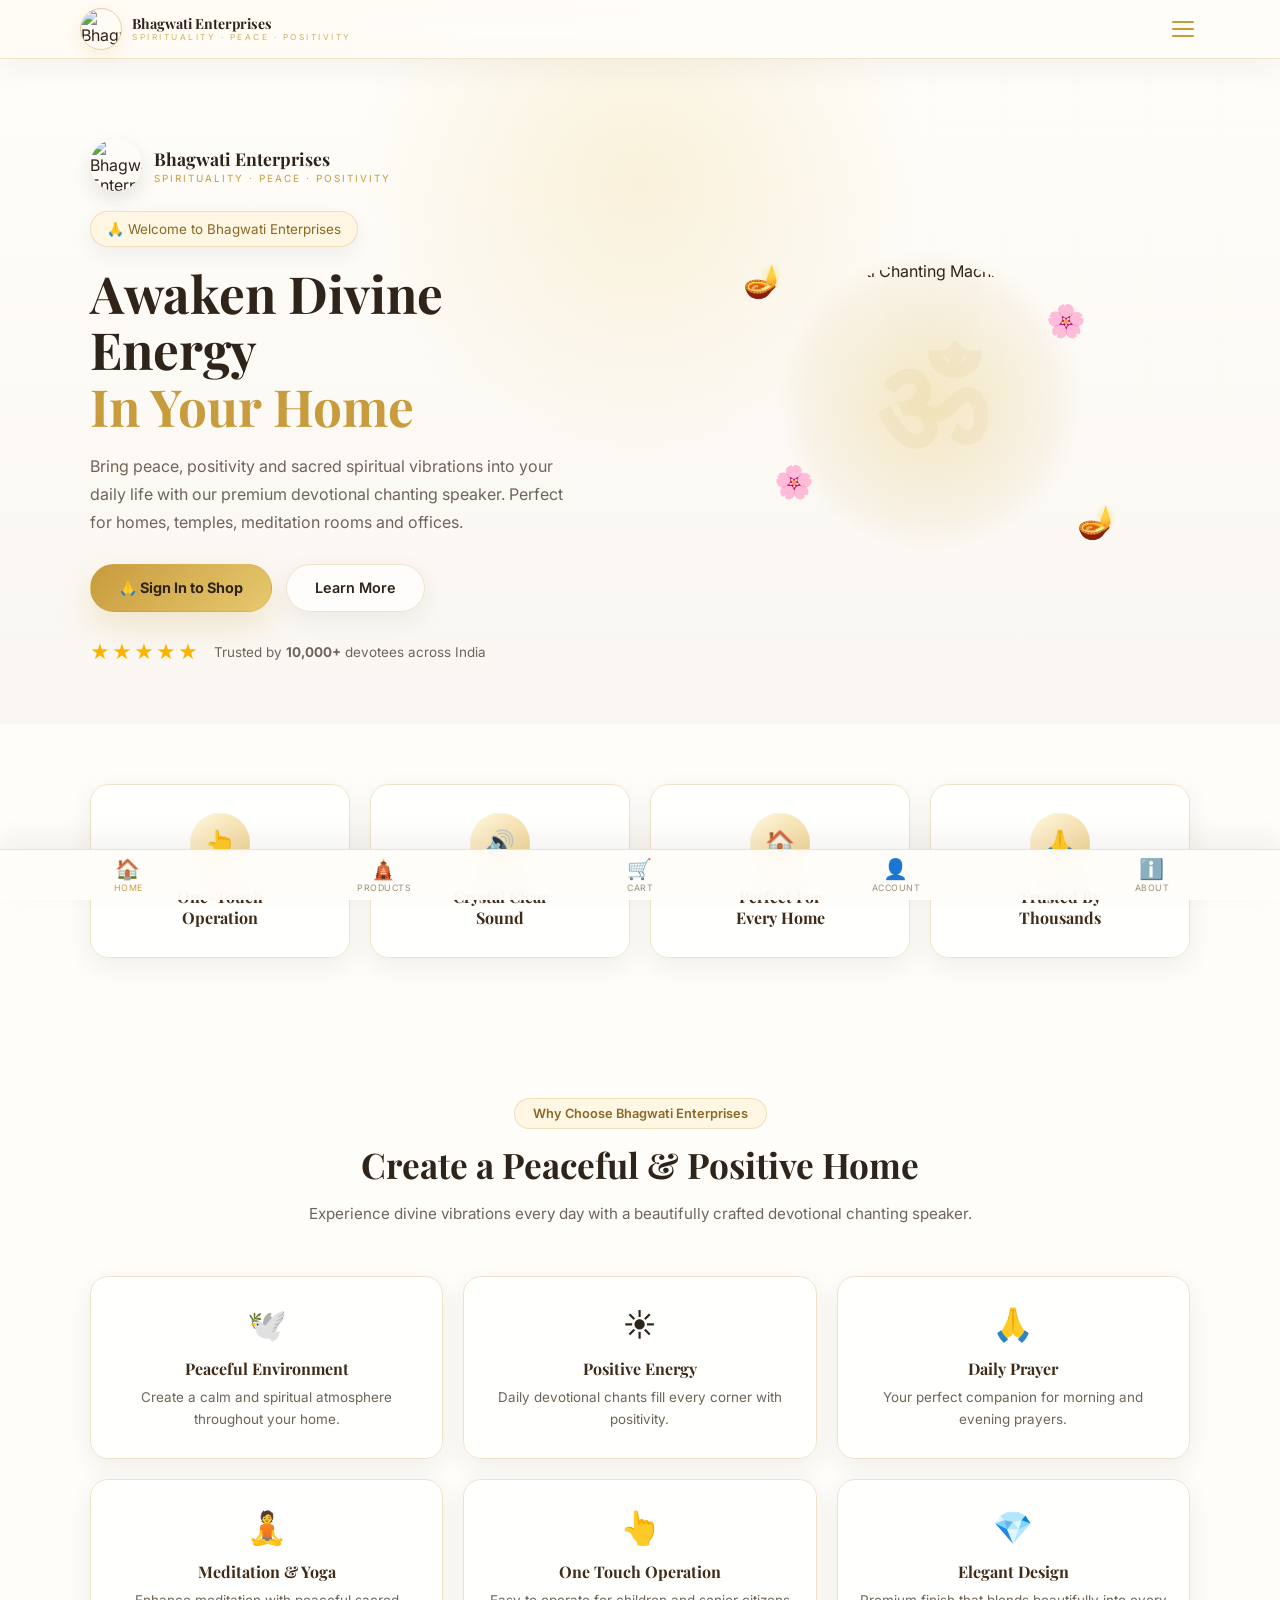
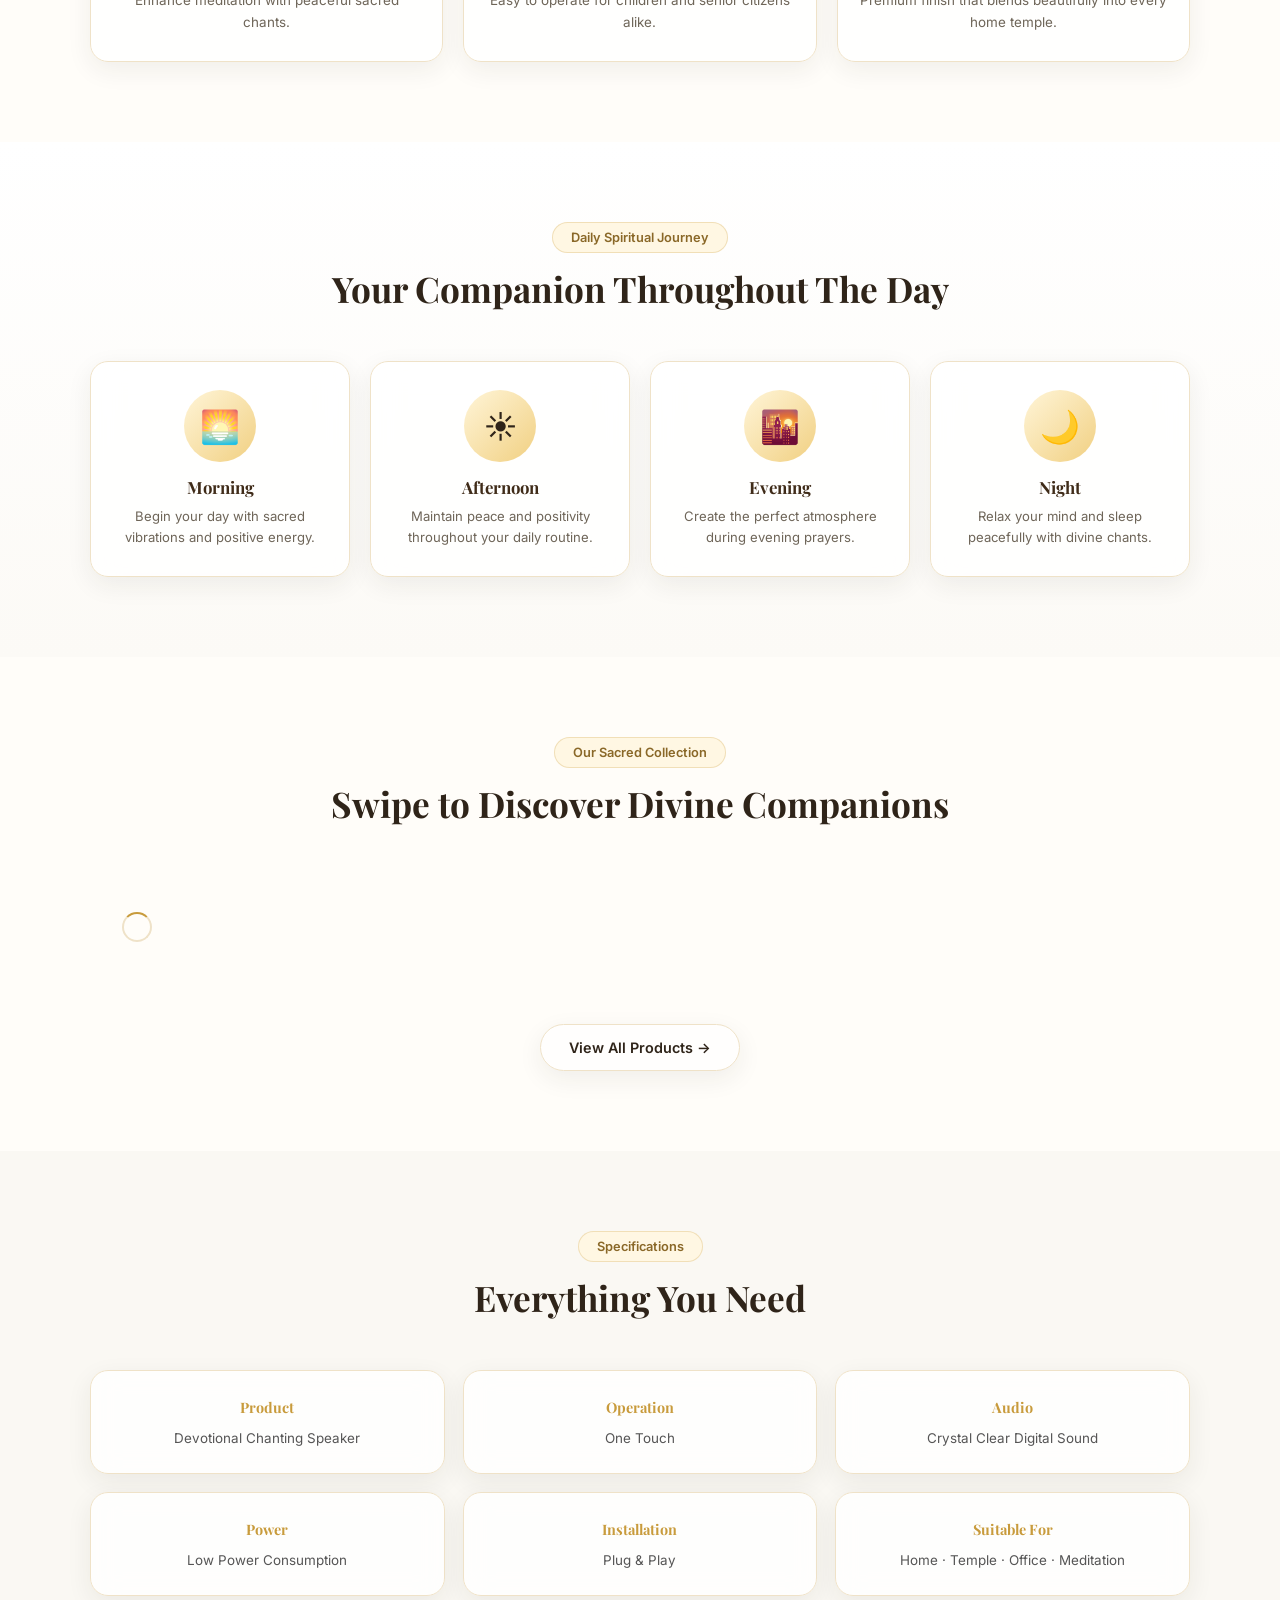
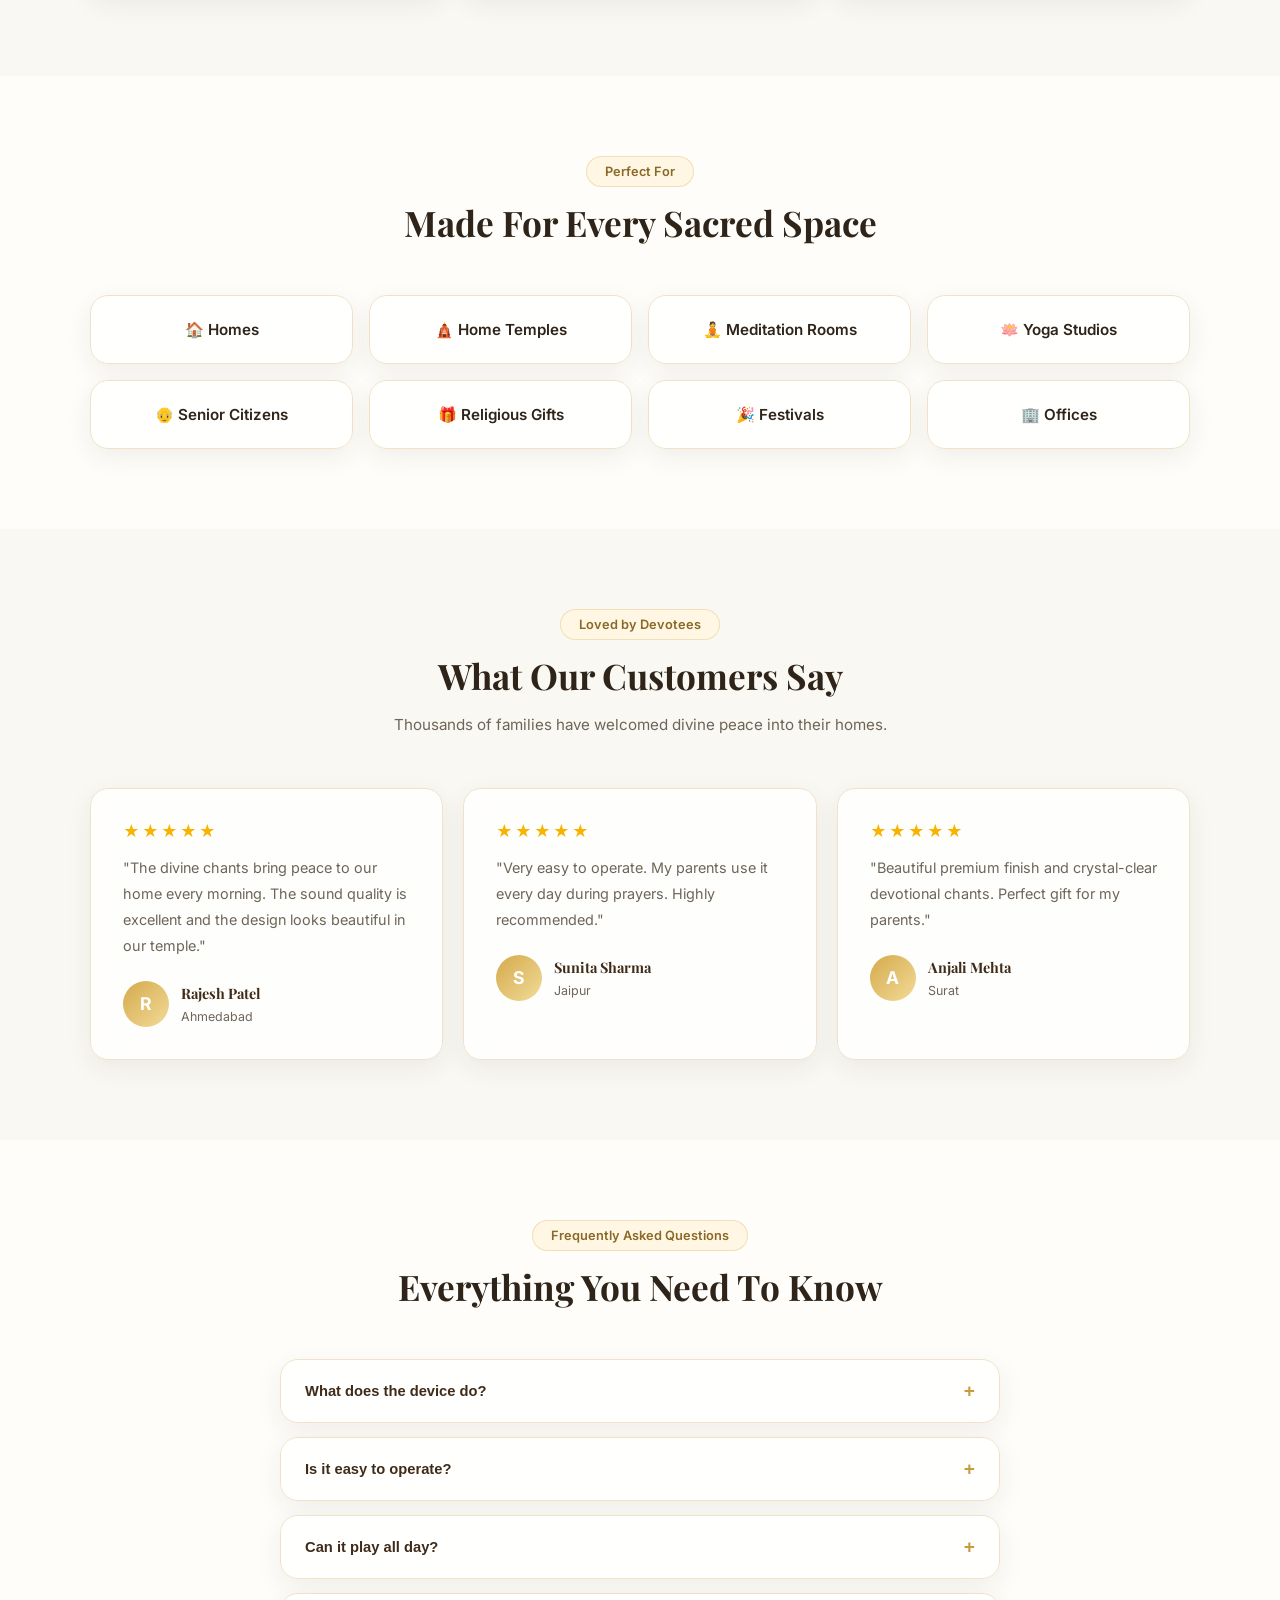
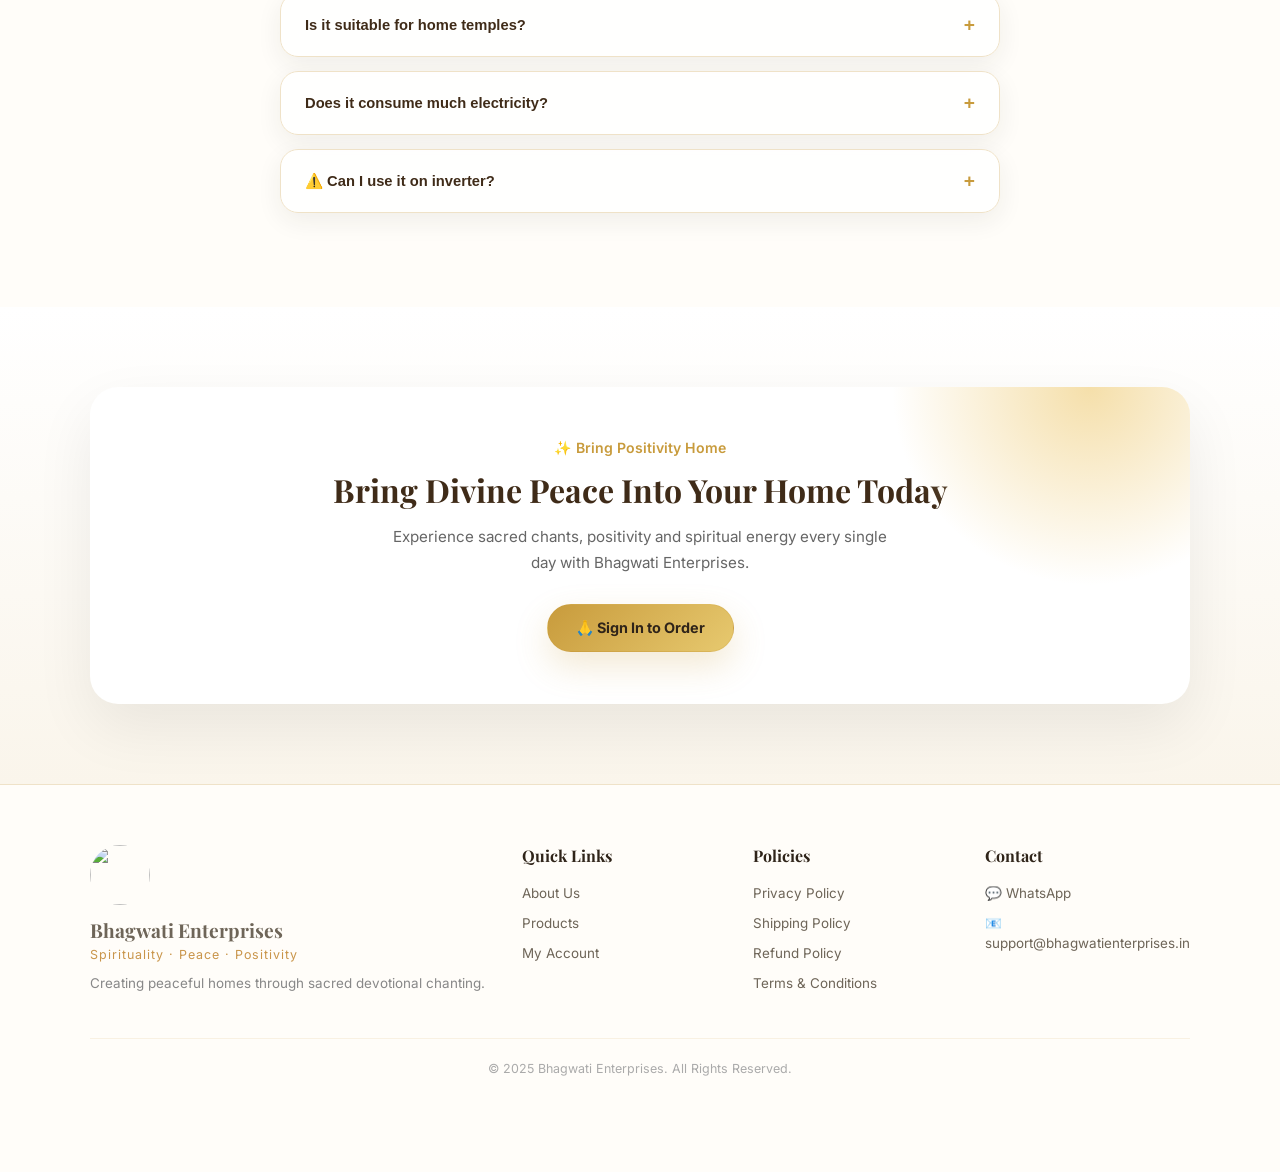
==== commit bc04f722: "Add files via upload" ====
--- a/index.html
+++ b/index.html
@@ -3,9 +3,10 @@
 <head>
 <meta charset="UTF-8"/>
 <meta name="viewport" content="width=device-width, initial-scale=1.0"/>
-<title>Bhagwati Enterprises – Sacred Chanting Machines</title>
+<meta name="theme-color" content="#FFFDF9"/>
+<title>Bhagwati Enterprises - Sacred Chanting Machines</title>
 <link rel="icon" href="images/favicon.png"/>
-<link href="https://fonts.googleapis.com/css2?family=Cinzel:wght@400;600;700&family=Cinzel+Decorative:wght@400;700&family=Cormorant+Garamond:ital,wght@0,400;0,500;0,600;1,400&family=Lato:wght@300;400;700&display=swap" rel="stylesheet"/>
+<link href="https://fonts.googleapis.com/css2?family=Inter:wght@400;500;600;700&family=Playfair+Display:wght@500;600;700&display=swap" rel="stylesheet"/>
 
 <!-- Firebase v9 compat (works without modules) -->
 <script src="https://www.gstatic.com/firebasejs/9.23.0/firebase-app-compat.js"></script>
@@ -14,7 +15,7 @@
 
 <style>
 :root{
-  --bg:#14040a;--bg2:#1e0810;--maroon:#4a0f1c;--maroon2:#6b1a2a;
+  --bg:#FFFDF9;--bg2:#FAF7F2;--maroon:#2F2419;--maroon2:#6E6558;
   --gold:#c9a84c;--gold2:#f0d080;--gold3:#d4881b;
   --ivory:#fdf6ec;--ivory2:rgba(253,246,236,0.7);--ivory3:rgba(253,246,236,0.45);
   --green:#25d366;--tr:all 0.3s ease;
@@ -33,7 +34,7 @@
 .page.active{display:block}
 
 /* NAVBAR */
-#navbar{position:sticky;top:0;z-index:999;background:rgba(20,4,10,0.97);backdrop-filter:blur(12px);border-bottom:1px solid rgba(201,168,76,0.15);padding:0 16px}
+#navbar{position:sticky;top:0;z-index:999;background:rgba(255,253,249,0.97);backdrop-filter:blur(12px);border-bottom:1px solid rgba(201,168,76,0.15);padding:0 16px}
 .nav-inner{display:flex;align-items:center;justify-content:space-between;height:58px;max-width:700px;margin:0 auto}
 .nav-brand{display:flex;align-items:center;gap:10px;cursor:pointer}
 .nav-logo{width:42px;height:42px;border-radius:50%;object-fit:cover;border:1.5px solid rgba(201,168,76,0.5)}
@@ -47,7 +48,7 @@
 .hamburger span{display:block;width:22px;height:2px;background:var(--gold2);border-radius:2px}
 
 /* MOBILE MENU */
-#mobile-menu{display:none;position:fixed;inset:0;z-index:998;background:rgba(20,4,10,0.99);flex-direction:column;padding:70px 28px 40px}
+#mobile-menu{display:none;position:fixed;inset:0;z-index:998;background:rgba(255,253,249,0.99);flex-direction:column;padding:70px 28px 40px}
 #mobile-menu.open{display:flex}
 .mob-links{list-style:none}
 .mob-links li{border-bottom:1px solid rgba(201,168,76,0.1)}
@@ -68,7 +69,7 @@
    Signature: glowing diya behind product +
    rising incense smoke wisps
    ════════════════════════════════════════ */
-.home-page{background:#1f140d}
+.home-page{background:#FFFDF9}
 
 /* ── Sticky home sub-nav glass bar (visual only, bottom-nav still primary) ── */
 .h-hero{
@@ -77,7 +78,7 @@
   padding:54px 22px 40px;overflow:hidden;
   background:
     radial-gradient(ellipse 90% 60% at 50% 18%, rgba(201,149,74,0.16) 0%, transparent 60%),
-    linear-gradient(180deg,#241509 0%,#1f140d 45%,#160d07 100%);
+    linear-gradient(180deg,#FAF7F2 0%,#FFFDF9 45%,#FFFDF9 100%);
 }
 /* Temple arch silhouette using layered radial gradients */
 .h-hero::before{
@@ -165,7 +166,7 @@
 .h-cta-group{display:flex;flex-direction:column;gap:11px;width:100%;max-width:330px;position:relative;z-index:2;margin:0 auto}
 .h-btn-primary{
   display:flex;align-items:center;justify-content:center;gap:10px;
-  background:linear-gradient(135deg,#d96b2c,#c9954a);color:#1f140d;
+  background:linear-gradient(135deg,#d96b2c,#c9954a);color:#FFFDF9;
   font-family:'Cinzel',serif;font-weight:700;font-size:0.86rem;letter-spacing:0.8px;
   padding:15px 22px;border-radius:6px;border:none;cursor:pointer;text-decoration:none;
   box-shadow:0 8px 28px rgba(217,107,44,0.35);transition:var(--tr);
@@ -188,7 +189,7 @@
 
 /* ── Trust feature strip ── */
 .h-trust-strip{
-  background:#180e08;border-top:1px solid rgba(201,149,74,0.1);border-bottom:1px solid rgba(201,149,74,0.1);
+  background:#FAF7F2;border-top:1px solid rgba(201,149,74,0.1);border-bottom:1px solid rgba(201,149,74,0.1);
   padding:30px 18px;
 }
 .h-trust-grid{
@@ -240,16 +241,16 @@
 .h-tl-card{position:relative;z-index:1;text-align:center}
 .h-tl-dot{
   width:46px;height:46px;border-radius:50%;margin:0 auto 12px;
-  background:linear-gradient(145deg,#2a1a0e,#1f140d);border:1px solid rgba(201,149,74,0.35);
+  background:linear-gradient(145deg,#FFFFFF,#FFFDF9);border:1px solid rgba(201,149,74,0.35);
   display:flex;align-items:center;justify-content:center;font-size:1.25rem;
-  box-shadow:0 0 0 5px #1f140d;
+  box-shadow:0 0 0 5px #FFFDF9;
 }
 .h-tl-label{font-family:'Cinzel',serif;font-size:0.78rem;font-weight:600;color:#e9d9b6;margin-bottom:5px}
 .h-tl-text{font-family:'Cormorant Garamond',serif;font-size:0.84rem;color:rgba(243,232,191,0.5);line-height:1.5}
 
 /* ── Quote / promise band ── */
 .h-quote-band{
-  background:linear-gradient(180deg,#1a1109,#150c06);
+  background:linear-gradient(180deg,#FAF7F2,#FFFDF9);
   border-top:1px solid rgba(201,149,74,0.12);border-bottom:1px solid rgba(201,149,74,0.12);
   padding:38px 24px;text-align:center;
 }
@@ -274,7 +275,7 @@
 .h-coll-price{font-family:'Cormorant Garamond',serif;font-size:1rem;font-weight:600;color:#c9954a}
 
 /* ── Story band ── */
-.h-story-band{padding:48px 24px;text-align:center;background:#1f140d}
+.h-story-band{padding:48px 24px;text-align:center;background:#FFFDF9}
 .h-story-om{font-size:1.5rem;color:#c9954a;margin-bottom:10px}
 .h-story-name{font-family:'Cinzel',serif;font-size:1rem;color:#f3e2bf;margin-bottom:12px;letter-spacing:0.5px}
 .h-story-text{
@@ -306,7 +307,7 @@
 /* PRODUCTS GRID */
 .prod-grid{display:grid;grid-template-columns:1fr 1fr;gap:14px;margin-top:20px}
 @media(min-width:600px){.prod-grid{grid-template-columns:repeat(3,1fr)}}
-.pcard{background:rgba(30,8,16,0.85);border:1px solid rgba(201,168,76,0.14);border-radius:12px;overflow:hidden;cursor:pointer;transition:var(--tr)}
+.pcard{background:rgba(255,255,255,0.85);border:1px solid rgba(201,168,76,0.14);border-radius:12px;overflow:hidden;cursor:pointer;transition:var(--tr)}
 .pcard:hover{border-color:rgba(201,168,76,0.45);transform:translateY(-3px)}
 .pcard img{width:100%;aspect-ratio:1;object-fit:cover;object-position:center;display:block}
 .pcard-body{padding:11px}
@@ -325,16 +326,16 @@
 .gthumb img{width:100%;height:100%;object-fit:cover;object-position:center;display:block}
 .gthumb.active{border-color:var(--gold);opacity:1}
 .gthumb:hover{opacity:1}
-.detail-god-tag{display:inline-block;background:rgba(20,4,10,0.85);border:1px solid rgba(201,168,76,0.3);color:var(--gold2);font-family:'Cinzel',serif;font-size:0.7rem;padding:4px 12px;border-radius:20px;letter-spacing:1px;margin-bottom:10px}
+.detail-god-tag{display:inline-block;background:rgba(255,253,249,0.85);border:1px solid rgba(201,168,76,0.3);color:var(--gold2);font-family:'Cinzel',serif;font-size:0.7rem;padding:4px 12px;border-radius:20px;letter-spacing:1px;margin-bottom:10px}
 .detail-name{font-family:'Cinzel',serif;font-size:1.25rem;font-weight:700;color:var(--gold2);margin-bottom:6px}
 .detail-price{font-family:'Cinzel',serif;font-size:1.5rem;font-weight:700;color:var(--gold3);margin-bottom:14px}
 .detail-desc{font-size:0.87rem;color:var(--ivory2);line-height:1.85;margin-bottom:18px;font-weight:300}
-.detail-features{background:rgba(74,15,28,0.3);border:1px solid rgba(201,168,76,0.1);border-radius:10px;padding:15px;margin-bottom:20px}
+.detail-features{background:rgba(250,247,242,0.3);border:1px solid rgba(201,168,76,0.1);border-radius:10px;padding:15px;margin-bottom:20px}
 .detail-features h4{font-family:'Cinzel',serif;font-size:0.72rem;color:var(--gold);letter-spacing:2px;text-transform:uppercase;margin-bottom:11px}
 .feat-row{display:flex;align-items:center;gap:9px;margin-bottom:7px;font-size:0.82rem;color:var(--ivory2)}
 .qty-row{display:flex;align-items:center;gap:14px;margin-bottom:16px}
 .qty-label{font-size:0.72rem;letter-spacing:1px;text-transform:uppercase;color:var(--ivory3)}
-.qty-ctrl{display:flex;align-items:center;gap:10px;background:rgba(74,15,28,0.4);border:1px solid rgba(201,168,76,0.2);border-radius:30px;padding:4px 12px}
+.qty-ctrl{display:flex;align-items:center;gap:10px;background:rgba(250,247,242,0.4);border:1px solid rgba(201,168,76,0.2);border-radius:30px;padding:4px 12px}
 .qty-btn{background:none;border:none;color:var(--gold2);font-size:1.2rem;cursor:pointer;padding:2px 8px}
 .qty-num{font-family:'Cinzel',serif;font-size:1rem;font-weight:700;color:var(--gold2);min-width:22px;text-align:center}
 .detail-cta{display:flex;flex-direction:column;gap:10px}
@@ -344,17 +345,17 @@
 .cart-empty .ce-icon{font-size:3.2rem;display:block;margin-bottom:14px}
 .cart-empty h2{font-family:'Cinzel',serif;font-size:1.2rem;color:var(--gold2);margin-bottom:8px}
 .cart-empty p{font-size:0.86rem;color:var(--ivory3);margin-bottom:24px;line-height:1.7}
-.cart-item{display:flex;gap:12px;align-items:center;background:rgba(30,8,16,0.8);border:1px solid rgba(201,168,76,0.12);border-radius:11px;padding:13px;margin-bottom:11px}
+.cart-item{display:flex;gap:12px;align-items:center;background:rgba(255,255,255,0.8);border:1px solid rgba(201,168,76,0.12);border-radius:11px;padding:13px;margin-bottom:11px}
 .cart-item img{width:62px;height:62px;object-fit:cover;border-radius:8px;flex-shrink:0}
 .ci-info{flex:1;min-width:0}
 .ci-name{font-family:'Cinzel',serif;font-size:0.82rem;color:var(--gold2);margin-bottom:3px;overflow:hidden;text-overflow:ellipsis;white-space:nowrap}
 .ci-price{font-size:0.85rem;color:var(--gold3);font-weight:700}
 .ci-qty{display:flex;align-items:center;gap:7px;margin-top:5px}
-.ci-qbtn{background:rgba(74,15,28,0.6);border:1px solid rgba(201,168,76,0.2);color:var(--gold2);width:25px;height:25px;border-radius:50%;font-size:1rem;cursor:pointer;display:flex;align-items:center;justify-content:center}
+.ci-qbtn{background:rgba(250,247,242,0.6);border:1px solid rgba(201,168,76,0.2);color:var(--gold2);width:25px;height:25px;border-radius:50%;font-size:1rem;cursor:pointer;display:flex;align-items:center;justify-content:center}
 .ci-qnum{font-size:0.85rem;color:var(--ivory);font-weight:700;min-width:18px;text-align:center}
 .ci-rm{background:none;border:none;color:rgba(253,246,236,0.25);font-size:1rem;cursor:pointer;padding:4px;flex-shrink:0}
 .ci-rm:hover{color:#fc8181}
-.cart-summary{background:rgba(74,15,28,0.3);border:1px solid rgba(201,168,76,0.12);border-radius:11px;padding:18px;margin-top:18px}
+.cart-summary{background:rgba(250,247,242,0.3);border:1px solid rgba(201,168,76,0.12);border-radius:11px;padding:18px;margin-top:18px}
 .cs-row{display:flex;justify-content:space-between;font-size:0.86rem;color:var(--ivory2);padding:7px 0;border-bottom:1px solid rgba(201,168,76,0.07)}
 .cs-row:last-child{border:none}
 .cs-row.total{font-family:'Cinzel',serif;font-size:1rem;font-weight:700;color:var(--gold2);padding-top:12px}
@@ -362,7 +363,7 @@
 
 /* AUTH */
 .auth-wrap{min-height:calc(100vh - 58px);display:flex;align-items:center;justify-content:center;padding:28px 20px}
-.auth-card{background:rgba(30,8,16,0.97);border:1px solid rgba(201,168,76,0.18);border-radius:16px;padding:32px 24px;width:100%;max-width:380px;text-align:center}
+.auth-card{background:rgba(255,255,255,0.97);border:1px solid rgba(201,168,76,0.18);border-radius:16px;padding:32px 24px;width:100%;max-width:380px;text-align:center}
 .auth-om{font-size:2.3rem;color:var(--gold);text-shadow:0 0 20px rgba(201,168,76,0.7);margin-bottom:8px;display:block}
 .auth-title{font-family:'Cinzel',serif;font-size:1.2rem;font-weight:700;color:var(--gold2);margin-bottom:4px}
 .auth-sub{font-size:0.8rem;color:var(--ivory3);margin-bottom:22px}
@@ -373,8 +374,8 @@
 .tab-pane.active{display:block}
 .fgroup{margin-bottom:14px;text-align:left}
 .fgroup label{display:block;font-size:0.7rem;font-weight:700;letter-spacing:1px;text-transform:uppercase;color:var(--ivory3);margin-bottom:6px}
-.fgroup input{width:100%;padding:11px 14px;background:rgba(74,15,28,0.4);border:1.5px solid rgba(201,168,76,0.15);border-radius:8px;color:var(--ivory);font-family:'Lato',sans-serif;font-size:0.88rem;outline:none;transition:var(--tr)}
-.fgroup input:focus{border-color:var(--gold);background:rgba(74,15,28,0.6)}
+.fgroup input{width:100%;padding:11px 14px;background:rgba(250,247,242,0.4);border:1.5px solid rgba(201,168,76,0.15);border-radius:8px;color:var(--ivory);font-family:'Lato',sans-serif;font-size:0.88rem;outline:none;transition:var(--tr)}
+.fgroup input:focus{border-color:var(--gold);background:rgba(250,247,242,0.6)}
 .fgroup input::placeholder{color:rgba(253,246,236,0.22)}
 .fmsg{font-size:0.76rem;padding:9px 12px;border-radius:7px;margin-bottom:12px;display:none;text-align:left}
 .fmsg.error{background:rgba(229,62,62,0.13);color:#fc8181;border:1px solid rgba(229,62,62,0.25);display:block}
@@ -385,7 +386,7 @@
 
 /* ACCOUNT */
 .acc-wrap{padding:28px 20px;max-width:580px;margin:0 auto}
-.acc-profile{display:flex;align-items:center;gap:14px;background:rgba(74,15,28,0.35);border:1px solid rgba(201,168,76,0.14);border-radius:14px;padding:18px;margin-bottom:22px}
+.acc-profile{display:flex;align-items:center;gap:14px;background:rgba(250,247,242,0.35);border:1px solid rgba(201,168,76,0.14);border-radius:14px;padding:18px;margin-bottom:22px}
 .acc-avatar{width:58px;height:58px;border-radius:50%;background:linear-gradient(135deg,var(--maroon),var(--maroon2));border:2px solid var(--gold);display:flex;align-items:center;justify-content:center;font-size:1.5rem;flex-shrink:0}
 .acc-name{font-family:'Cinzel',serif;font-size:0.95rem;font-weight:700;color:var(--gold2);margin-bottom:3px}
 .acc-email{font-size:0.75rem;color:var(--ivory3)}
@@ -407,7 +408,7 @@
 .pi{color:var(--gold3)}
 
 /* BOTTOM NAV */
-#bottom-nav{position:fixed;bottom:0;left:0;right:0;background:rgba(20,4,10,0.97);backdrop-filter:blur(12px);border-top:1px solid rgba(201,168,76,0.1);display:flex;z-index:990}
+#bottom-nav{position:fixed;bottom:0;left:0;right:0;background:rgba(255,253,249,0.97);backdrop-filter:blur(12px);border-top:1px solid rgba(201,168,76,0.1);display:flex;z-index:990}
 .bnav-btn{flex:1;display:flex;flex-direction:column;align-items:center;justify-content:center;padding:9px 4px 7px;background:none;border:none;cursor:pointer;color:rgba(253,246,236,0.3);transition:var(--tr);font-size:0.55rem;font-family:'Lato',sans-serif;letter-spacing:0.5px;text-transform:uppercase;gap:3px}
 .bnav-btn.active,.bnav-btn:hover{color:var(--gold2)}
 .bnav-icon{font-size:1.25rem;line-height:1}
@@ -541,7 +542,7 @@
 .gpt-footer a:hover{color:#c89b3c}
 .gpt-copyright{padding-top:22px;border-top:1px solid rgba(200,155,60,0.12);text-align:center;color:#aaa;font-size:0.78rem}
 
-#toast{position:fixed;bottom:76px;left:50%;transform:translateX(-50%) translateY(20px);background:rgba(20,4,10,0.96);border:1px solid rgba(201,168,76,0.3);color:var(--ivory);padding:11px 20px;border-radius:30px;font-size:0.8rem;z-index:9999;opacity:0;transition:all 0.3s ease;pointer-events:none;white-space:nowrap;backdrop-filter:blur(10px)}
+#toast{position:fixed;bottom:76px;left:50%;transform:translateX(-50%) translateY(20px);background:rgba(255,253,249,0.96);border:1px solid rgba(201,168,76,0.3);color:var(--ivory);padding:11px 20px;border-radius:30px;font-size:0.8rem;z-index:9999;opacity:0;transition:all 0.3s ease;pointer-events:none;white-space:nowrap;backdrop-filter:blur(10px)}
 #toast.show{opacity:1;transform:translateX(-50%) translateY(0)}
 
 /* LOADER */
@@ -558,6 +559,34 @@
 .loader{text-align:center;padding:44px;color:var(--gold);font-family:'Cinzel',serif;letter-spacing:2px;font-size:0.85rem}
 .spinner{width:30px;height:30px;border:2px solid rgba(201,168,76,0.2);border-top-color:var(--gold);border-radius:50%;animation:spin 0.8s linear infinite;margin:0 auto 10px}
 @keyframes spin{to{transform:rotate(360deg)}}
+
+/* Luxury white temple theme override */
+:root{
+  --bg:#FFFDF9;--bg2:#FAF7F2;--maroon:#2F2419;--maroon2:#6E6558;
+  --gold:#C89B3C;--gold2:#E7C96F;--gold3:#C89B3C;
+  --ivory:#2F2419;--ivory2:#6E6558;--ivory3:#9A8D7A;
+  --card:#FFFFFF;--line:#EFE2C8;--green:#25d366;
+  --shadow:0 18px 50px rgba(47,36,25,0.09);--soft-shadow:0 8px 26px rgba(47,36,25,0.07);
+  --tr:all 0.28s ease;
+}
+body{font-family:'Inter',sans-serif;background:radial-gradient(circle at 12% 0%,rgba(231,201,111,0.14),transparent 32%),linear-gradient(180deg,#FFFDF9 0%,#FAF7F2 100%);color:var(--ivory)}
+h1,h2,h3,h4,.sec-title,.nav-brand-text .bn,.auth-title,.detail-name,.detail-price,.pcard-name,.pcard-price,.ci-name,.cs-row.total,.acc-name,.h-brand-name,.h-headline,.h-sec-title,.h-trust-label,.h-benefit-title,.h-tl-label,.h-story-name,.gpt-brand-name,.gpt-hero-h1,.gpt-sec-title h2,.gpt-feat-card h3,.gpt-benefit-card h3,.gpt-tl-card h3,.gpt-spec-item strong,.gpt-customer h4{font-family:'Playfair Display',serif}
+.page{background:transparent;color:var(--ivory)}.page:not(#page-home){max-width:760px;margin:0 auto;padding:28px 18px 86px}::-webkit-scrollbar-thumb{background:linear-gradient(#E7C96F,#C89B3C);border-radius:8px}
+#navbar{background:rgba(255,253,249,0.88);backdrop-filter:blur(18px);border-bottom:1px solid rgba(239,226,200,0.9);box-shadow:0 10px 30px rgba(47,36,25,0.05)}.nav-inner{max-width:1120px}.nav-logo{border-color:rgba(200,155,60,0.45);box-shadow:0 6px 18px rgba(200,155,60,0.14)}.nav-brand-text .bn{color:var(--ivory);letter-spacing:0}.nav-brand-text .bt{color:var(--gold)}.nav-icon-btn{background:transparent;color:var(--gold)}.nav-icon-btn:hover{background:#FAF7F2;color:#2F2419}.hamburger span{background:var(--gold)}.cart-badge{background:var(--gold);color:#fff}
+#mobile-menu{background:rgba(255,253,249,0.98);backdrop-filter:blur(20px)}.mob-links li{border-bottom-color:var(--line)}.mob-links li a{font-family:'Playfair Display',serif;color:var(--ivory)}.mob-links li a:hover,.menu-x{color:var(--gold)}
+.btn-gold,.h-btn-primary,.gpt-btn-primary{background:linear-gradient(135deg,#C89B3C,#E7C96F);color:#2F2419;border:1px solid rgba(200,155,60,0.22);box-shadow:0 14px 34px rgba(200,155,60,0.22);font-family:'Inter',sans-serif;letter-spacing:0;border-radius:999px}.btn-gold:hover,.h-btn-primary:hover,.gpt-btn-primary:hover{transform:translateY(-2px);box-shadow:0 18px 42px rgba(200,155,60,0.28)}
+.btn-outline,.h-btn-ghost,.gpt-btn-secondary{background:rgba(255,255,255,0.72);border:1px solid var(--line);color:var(--ivory);box-shadow:var(--soft-shadow);font-family:'Inter',sans-serif;letter-spacing:0;border-radius:999px}.btn-outline:hover,.h-btn-ghost:hover,.gpt-btn-secondary:hover{background:#FFFDF9;border-color:rgba(200,155,60,0.45);color:var(--gold)}.btn-wa,.gpt-btn-wa{border-radius:999px;box-shadow:0 14px 34px rgba(37,211,102,0.2)}
+#page-home{background:#FFFDF9 !important;color:var(--ivory) !important}.home-page,.h-story-band,.h-trust-strip,.gpt-features,.gpt-why,.gpt-showcase,.gpt-footer,section[style*="background:#fff"]{background:#FFFDF9 !important}.h-hero,.gpt-hero{background:radial-gradient(circle at 50% 18%,rgba(231,201,111,0.22),transparent 34%),linear-gradient(180deg,#FFFDF9 0%,#FAF7F2 100%) !important}.h-hero::before,.gpt-hero::before{background:linear-gradient(90deg,rgba(200,155,60,0.06) 1px,transparent 1px),linear-gradient(rgba(200,155,60,0.04) 1px,transparent 1px);background-size:72px 72px;opacity:.45}.h-hero-glow,.h-flame-glow,.gpt-gold-circle{background:radial-gradient(circle,rgba(231,201,111,0.38),rgba(200,155,60,0.08) 58%,transparent 72%)}
+.h-brand-name,.h-headline,.h-sec-title,.h-trust-label,.h-benefit-title,.h-tl-label,.h-story-name,.gpt-brand-name,.gpt-hero-h1,.gpt-sec-title h2{color:var(--ivory);text-shadow:none}.h-tagline,.h-headline em,.h-sec-eyebrow,.h-trust-icon,.h-story-om,.gpt-hero-h1 span,.gpt-brand-tag,.gpt-spec-item strong{color:var(--gold);-webkit-text-fill-color:currentColor;background:none}.h-sub,.h-sec-sub,.h-benefit-text,.h-tl-text,.h-story-copy,.gpt-hero-p,.gpt-sec-title p,.gpt-benefit-card p,.gpt-tl-card p,.gpt-test-card p,.gpt-rating p{color:var(--ivory2)}.h-brand-mark,.h-product-img{border-color:rgba(200,155,60,0.35);box-shadow:0 18px 48px rgba(47,36,25,0.13)}.h-product-ring{border-color:rgba(200,155,60,0.28)}.h-product-ring::before{border-color:rgba(200,155,60,0.16)}
+.h-trust-card,.h-benefit-card,.h-tl-card,.h-quote-card,.h-coll-card,.pcard-mini,.gpt-feat-card,.gpt-benefit-card,.gpt-tl-card,.gpt-spec-item,.gpt-perfect-card,.gpt-test-card,.gpt-faq-item{background:rgba(255,255,255,0.82);border:1px solid var(--line);box-shadow:var(--soft-shadow);backdrop-filter:blur(14px);border-radius:18px;color:var(--ivory)}.h-trust-card:hover,.h-benefit-card:hover,.h-coll-card:hover,.pcard-mini:hover,.gpt-feat-card:hover,.gpt-benefit-card:hover,.gpt-tl-card:hover,.gpt-spec-item:hover,.gpt-perfect-card:hover,.gpt-test-card:hover{background:#fff;border-color:rgba(200,155,60,0.42);transform:translateY(-3px);box-shadow:var(--shadow)}
+.h-quote-text,.h-coll-name,.pcard-mini-name,.pcard-name,.detail-name,.cart-empty h2,.auth-title,.acc-name{color:var(--ivory)}.h-coll-price,.pcard-mini-price,.pcard-price,.detail-price,.ci-price{color:var(--gold)}.h-rule{background:linear-gradient(90deg,transparent,#C89B3C,transparent)}.gpt-hero-tag,.gpt-sec-title span,.pcard-badge,.detail-god-tag{background:#FFF7E3;border:1px solid rgba(200,155,60,0.26);color:#8A6828;border-radius:999px}
+.gpt-product-card,.pcard{background:rgba(255,255,255,0.9);border:1px solid var(--line);box-shadow:var(--soft-shadow);border-radius:18px;overflow:hidden;color:var(--ivory)}.pcard:hover,.gpt-product-card:hover{transform:translateY(-3px);box-shadow:var(--shadow);border-color:rgba(200,155,60,0.38)}.pcard-img-wrap,.gallery-main-wrap{background:#FAF7F2;border-color:var(--line)}.detail-back{color:var(--gold);font-family:'Inter',sans-serif}.detail-desc,.pcard-god,.auth-sub,.cart-empty p,.acc-email,.gpt-customer span{color:var(--ivory2)}
+.detail-features,.qty-ctrl,.cart-item,.cart-summary,.auth-card,.acc-profile,.login-wall{background:rgba(255,255,255,0.84);border:1px solid var(--line);box-shadow:var(--soft-shadow);backdrop-filter:blur(14px);border-radius:18px;color:var(--ivory)}.detail-features h4{color:var(--gold);font-family:'Inter',sans-serif}.qty-btn,.qty-num,.ci-qbtn{color:var(--gold)}.ci-qbtn{background:#FFF7E3;border-color:rgba(200,155,60,0.26)}.ci-rm{color:#B99A78}
+.auth-card{max-width:420px;margin:20px auto;padding:34px 26px}.auth-tabs{border-bottom-color:var(--line)}.auth-tab{font-family:'Inter',sans-serif;color:var(--ivory2)}.auth-tab.active{color:var(--gold);border-bottom-color:var(--gold)}.fgroup label{color:var(--ivory2)}.fgroup input{background:#fff;border:1.5px solid var(--line);color:var(--ivory);font-family:'Inter',sans-serif;border-radius:12px}.fgroup input:focus{border-color:var(--gold);background:#FFFDF9;box-shadow:0 0 0 4px rgba(200,155,60,0.12)}
+.acc-avatar{background:linear-gradient(135deg,#FFF7E3,#E7C96F);border-color:var(--gold);color:#2F2419}.acc-menu li button,.acc-menu li a{color:var(--ivory);font-family:'Inter',sans-serif}.acc-menu li button:hover,.acc-menu li a:hover{color:var(--gold)}.acc-divider{color:var(--ivory3);border-bottom-color:var(--line);font-family:'Inter',sans-serif}
+#bottom-nav{background:rgba(255,253,249,0.92);backdrop-filter:blur(18px);border-top:1px solid var(--line);box-shadow:0 -10px 28px rgba(47,36,25,0.06)}.bnav-btn{color:#9A8D7A;font-family:'Inter',sans-serif}.bnav-btn.active{color:var(--gold)}#wa-fab{box-shadow:0 14px 34px rgba(37,211,102,0.25)}.gpt-footer{border-top:1px solid var(--line);color:var(--ivory2)}.gpt-footer h3,.gpt-footer h4{font-family:'Playfair Display',serif;color:var(--ivory)}.gpt-footer a{color:var(--ivory2)}.gpt-footer a:hover{color:var(--gold)}#toast{background:#2F2419;color:#FFFDF9;box-shadow:var(--shadow)}.spinner{border-color:#EFE2C8;border-top-color:var(--gold)}.stock-banner.in{background:rgba(72,187,120,0.12);color:#2f855a;border-color:rgba(72,187,120,0.25)}.stock-banner.out{background:rgba(229,62,62,0.1);color:#c53030;border-color:rgba(229,62,62,0.22)}
+@media (min-width:760px){.page:not(#page-home){padding-top:42px}.prod-grid{grid-template-columns:repeat(3,1fr)}}
+
 </style>
 </head>
 <body>
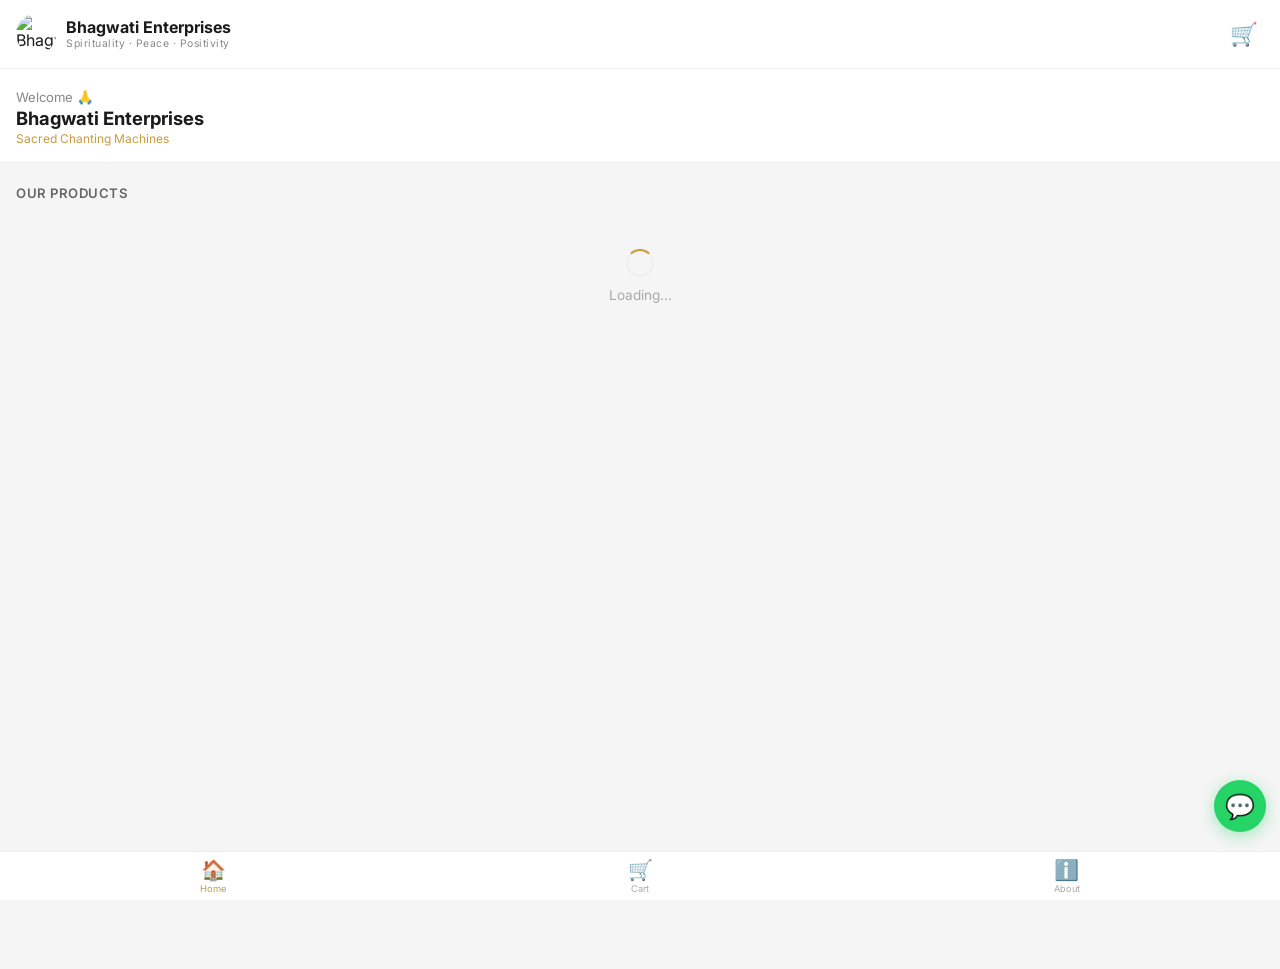
==== commit 25221a1a: "Add files via upload" ====
--- a/index.html
+++ b/index.html
@@ -3,906 +3,371 @@
 <head>
 <meta charset="UTF-8"/>
 <meta name="viewport" content="width=device-width, initial-scale=1.0"/>
-<meta name="theme-color" content="#FFFDF9"/>
-<title>Bhagwati Enterprises - Sacred Chanting Machines</title>
+<title>Bhagwati Enterprises</title>
 <link rel="icon" href="images/favicon.png"/>
-<link href="https://fonts.googleapis.com/css2?family=Inter:wght@400;500;600;700&family=Playfair+Display:wght@500;600;700&display=swap" rel="stylesheet"/>
-
-<!-- Firebase v9 compat (works without modules) -->
-<script src="https://www.gstatic.com/firebasejs/9.23.0/firebase-app-compat.js"></script>
-<script src="https://www.gstatic.com/firebasejs/9.23.0/firebase-auth-compat.js"></script>
-<script src="https://www.gstatic.com/firebasejs/9.23.0/firebase-firestore-compat.js"></script>
-
+<link href="https://fonts.googleapis.com/css2?family=Inter:wght@400;500;600;700&display=swap" rel="stylesheet"/>
 <style>
-:root{
-  --bg:#FFFDF9;--bg2:#FAF7F2;--maroon:#2F2419;--maroon2:#6E6558;
-  --gold:#c9a84c;--gold2:#f0d080;--gold3:#d4881b;
-  --ivory:#fdf6ec;--ivory2:rgba(253,246,236,0.7);--ivory3:rgba(253,246,236,0.45);
-  --green:#25d366;--tr:all 0.3s ease;
-}
-*,*::before,*::after{box-sizing:border-box;margin:0;padding:0}
-html{scroll-behavior:smooth}
-@media (prefers-reduced-motion: reduce){
-  .h-hero-glow,.h-flame-glow,.h-smoke span,.hero-om{animation:none !important}
-}
-body{font-family:'Lato',sans-serif;background:var(--bg);color:var(--ivory);overflow-x:hidden;min-height:100vh}
-::-webkit-scrollbar{width:4px}
-::-webkit-scrollbar-thumb{background:var(--maroon2);border-radius:2px}
-
-/* PAGES */
-.page{display:none;min-height:100vh;padding-bottom:72px}
-.page.active{display:block}
-
-/* NAVBAR */
-#navbar{position:sticky;top:0;z-index:999;background:rgba(255,253,249,0.97);backdrop-filter:blur(12px);border-bottom:1px solid rgba(201,168,76,0.15);padding:0 16px}
-.nav-inner{display:flex;align-items:center;justify-content:space-between;height:58px;max-width:700px;margin:0 auto}
-.nav-brand{display:flex;align-items:center;gap:10px;cursor:pointer}
-.nav-logo{width:42px;height:42px;border-radius:50%;object-fit:cover;border:1.5px solid rgba(201,168,76,0.5)}
-.nav-brand-text .bn{font-family:'Cinzel',serif;font-size:0.88rem;font-weight:700;color:var(--gold2);line-height:1.1}
-.nav-brand-text .bt{font-size:0.52rem;letter-spacing:2.5px;text-transform:uppercase;color:var(--gold);opacity:0.8}
-.nav-right{display:flex;align-items:center;gap:4px}
-.nav-icon-btn{background:none;border:none;cursor:pointer;color:var(--gold2);font-size:1.2rem;padding:8px;border-radius:8px;position:relative;transition:var(--tr)}
-.cart-badge{position:absolute;top:2px;right:2px;background:#e53e3e;color:#fff;font-size:0.58rem;font-weight:700;width:15px;height:15px;border-radius:50%;display:none;align-items:center;justify-content:center}
-.cart-badge.show{display:flex}
-.hamburger{background:none;border:none;cursor:pointer;display:flex;flex-direction:column;gap:5px;padding:6px}
-.hamburger span{display:block;width:22px;height:2px;background:var(--gold2);border-radius:2px}
-
-/* MOBILE MENU */
-#mobile-menu{display:none;position:fixed;inset:0;z-index:998;background:rgba(255,253,249,0.99);flex-direction:column;padding:70px 28px 40px}
-#mobile-menu.open{display:flex}
-.mob-links{list-style:none}
-.mob-links li{border-bottom:1px solid rgba(201,168,76,0.1)}
-.mob-links li a{display:block;padding:16px 0;font-family:'Cinzel',serif;font-size:1.05rem;color:rgba(253,246,236,0.7);text-decoration:none;cursor:pointer}
-.mob-links li a:hover{color:var(--gold2)}
-.menu-x{position:absolute;top:14px;right:18px;background:none;border:none;color:var(--gold);font-size:1.5rem;cursor:pointer;padding:8px}
-
-/* BUTTONS */
-.btn-wa{display:flex;align-items:center;justify-content:center;gap:10px;background:var(--green);color:#fff;font-weight:700;font-size:0.92rem;padding:14px 20px;border-radius:40px;border:none;cursor:pointer;text-decoration:none;transition:var(--tr);width:100%;box-shadow:0 4px 20px rgba(37,211,102,0.3)}
-.btn-wa:hover{transform:translateY(-2px)}
-.btn-gold{display:flex;align-items:center;justify-content:center;gap:8px;background:linear-gradient(135deg,var(--gold3),var(--gold));color:var(--bg);font-family:'Cinzel',serif;font-weight:700;font-size:0.85rem;letter-spacing:1px;padding:13px 20px;border-radius:40px;border:none;cursor:pointer;text-decoration:none;transition:var(--tr);width:100%;box-shadow:0 4px 20px rgba(212,136,27,0.3)}
-.btn-gold:hover{transform:translateY(-2px)}
-.btn-outline{display:flex;align-items:center;justify-content:center;background:transparent;border:1.5px solid var(--gold);color:var(--gold2);font-family:'Cinzel',serif;font-weight:600;font-size:0.8rem;letter-spacing:1px;padding:12px 20px;border-radius:40px;cursor:pointer;text-decoration:none;transition:var(--tr);width:100%}
-.btn-outline:hover{background:rgba(201,168,76,0.1)}
-
-/* ════════════════════════════════════════
-   HOME PAGE — Premium Temple Redesign
-   Signature: glowing diya behind product +
-   rising incense smoke wisps
-   ════════════════════════════════════════ */
-.home-page{background:#FFFDF9}
-
-/* ── Sticky home sub-nav glass bar (visual only, bottom-nav still primary) ── */
-.h-hero{
-  position:relative;min-height:92vh;display:flex;flex-direction:column;
-  align-items:center;justify-content:center;text-align:center;
-  padding:54px 22px 40px;overflow:hidden;
-  background:
-    radial-gradient(ellipse 90% 60% at 50% 18%, rgba(201,149,74,0.16) 0%, transparent 60%),
-    linear-gradient(180deg,#FAF7F2 0%,#FFFDF9 45%,#FFFDF9 100%);
-}
-/* Temple arch silhouette using layered radial gradients */
-.h-hero::before{
-  content:'';position:absolute;inset:0;pointer-events:none;
-  background:
-    repeating-linear-gradient(90deg, rgba(201,149,74,0.035) 0px, rgba(201,149,74,0.035) 1px, transparent 1px, transparent 64px);
-  opacity:0.5;
-}
-.h-hero-glow{
-  position:absolute;top:8%;left:50%;transform:translateX(-50%);
-  width:340px;height:340px;border-radius:50%;
-  background:radial-gradient(circle, rgba(201,149,74,0.28) 0%, rgba(217,107,44,0.1) 45%, transparent 72%);
-  filter:blur(6px);pointer-events:none;
-  animation:h-pulse 5s ease-in-out infinite;
-}
-@keyframes h-pulse{0%,100%{opacity:0.7;transform:translateX(-50%) scale(1)}50%{opacity:1;transform:translateX(-50%) scale(1.08)}}
-
-.h-eyebrow-row{display:flex;align-items:center;gap:10px;margin-bottom:18px;position:relative;z-index:2}
-.h-brand-mark{width:34px;height:34px;border-radius:50%;object-fit:cover;border:1px solid rgba(201,149,74,0.5)}
-.h-eyebrow-text{text-align:left}
-.h-brand-name{font-family:'Cinzel',serif;font-size:0.92rem;font-weight:700;color:#f3e2bf;letter-spacing:0.5px;line-height:1.1}
-.h-tagline{font-family:'Lato',sans-serif;font-size:0.56rem;letter-spacing:2.6px;text-transform:uppercase;color:#c9954a;margin-top:1px}
-
-.h-headline{
-  font-family:'Cinzel Decorative',serif;font-weight:700;
-  font-size:clamp(1.7rem,7vw,2.5rem);line-height:1.18;
-  color:#f6ead0;margin-bottom:14px;position:relative;z-index:2;
-  text-shadow:0 2px 24px rgba(0,0,0,0.4);
-}
-.h-headline em{
-  font-style:normal;color:#d96b2c;
-  background:linear-gradient(180deg,#e98a4a,#c9954a);
-  -webkit-background-clip:text;background-clip:text;-webkit-text-fill-color:transparent;
-}
-.h-sub{
-  font-family:'Cormorant Garamond',serif;font-size:1.08rem;font-weight:500;
-  font-style:italic;color:rgba(243,232,191,0.72);max-width:380px;
-  margin:0 auto 30px;line-height:1.65;position:relative;z-index:2;
-}
-
-/* ── Product stage: glowing diya + smoke + product ── */
-.h-stage{position:relative;width:240px;height:280px;margin:0 auto 30px;z-index:2}
-.h-flame-glow{
-  position:absolute;left:50%;top:6%;transform:translateX(-50%);
-  width:130px;height:130px;border-radius:50%;
-  background:radial-gradient(circle, rgba(233,138,74,0.55) 0%, rgba(201,149,74,0.22) 45%, transparent 75%);
-  filter:blur(4px);animation:flame-flicker 2.4s ease-in-out infinite;
-}
-@keyframes flame-flicker{
-  0%,100%{opacity:0.75;transform:translateX(-50%) scale(1)}
-  25%{opacity:0.95;transform:translateX(-50%) scale(1.05) rotate(-1deg)}
-  50%{opacity:0.65;transform:translateX(-50%) scale(0.96)}
-  75%{opacity:1;transform:translateX(-50%) scale(1.06) rotate(1deg)}
-}
-.h-smoke{position:absolute;bottom:62%;left:50%;width:3px;pointer-events:none}
-.h-smoke span{
-  position:absolute;left:50%;bottom:0;width:5px;height:5px;border-radius:50%;
-  background:rgba(243,232,191,0.18);transform:translateX(-50%);
-  animation:smoke-rise 4.5s ease-in infinite;
-}
-.h-smoke span:nth-child(1){animation-delay:0s}
-.h-smoke span:nth-child(2){animation-delay:1.5s;left:48%}
-.h-smoke span:nth-child(3){animation-delay:3s;left:52%}
-@keyframes smoke-rise{
-  0%{bottom:0;opacity:0;transform:translateX(-50%) scale(0.5)}
-  15%{opacity:0.5}
-  100%{bottom:160px;opacity:0;transform:translateX(-50%) translateX(18px) scale(2.4)}
-}
-.h-product-ring{
-  position:absolute;left:50%;bottom:0;transform:translateX(-50%);
-  width:208px;height:208px;border-radius:50%;
-  border:1px solid rgba(201,149,74,0.35);
-}
-.h-product-ring::before{
-  content:'';position:absolute;inset:-14px;border-radius:50%;
-  border:1px solid rgba(201,149,74,0.16);
-}
-.h-product-img{
-  position:absolute;left:50%;bottom:6px;transform:translateX(-50%);
-  width:188px;height:188px;border-radius:50%;object-fit:cover;
-  border:2px solid rgba(243,232,191,0.5);
-  box-shadow:0 0 50px rgba(201,149,74,0.35), 0 18px 40px rgba(0,0,0,0.5);
-}
-
-.h-cta-group{display:flex;flex-direction:column;gap:11px;width:100%;max-width:330px;position:relative;z-index:2;margin:0 auto}
-.h-btn-primary{
-  display:flex;align-items:center;justify-content:center;gap:10px;
-  background:linear-gradient(135deg,#d96b2c,#c9954a);color:#FFFDF9;
-  font-family:'Cinzel',serif;font-weight:700;font-size:0.86rem;letter-spacing:0.8px;
-  padding:15px 22px;border-radius:6px;border:none;cursor:pointer;text-decoration:none;
-  box-shadow:0 8px 28px rgba(217,107,44,0.35);transition:var(--tr);
-}
-.h-btn-primary:hover{transform:translateY(-2px);box-shadow:0 12px 36px rgba(217,107,44,0.5)}
-.h-btn-ghost{
-  display:flex;align-items:center;justify-content:center;gap:8px;
-  background:rgba(243,232,191,0.04);border:1px solid rgba(201,149,74,0.3);
-  color:#e9d9b6;font-family:'Cormorant Garamond',serif;font-style:italic;font-weight:500;
-  font-size:1rem;padding:13px 22px;border-radius:6px;cursor:pointer;text-decoration:none;
-  transition:var(--tr);
-}
-.h-btn-ghost:hover{border-color:rgba(201,149,74,0.6);background:rgba(243,232,191,0.07)}
-.h-trust-row{
-  display:flex;justify-content:center;gap:18px;margin-top:22px;
-  font-family:'Lato',sans-serif;font-size:0.66rem;letter-spacing:0.3px;
-  color:rgba(243,232,191,0.4);position:relative;z-index:2;
-}
-.h-trust-row span{display:flex;align-items:center;gap:5px}
-
-/* ── Trust feature strip ── */
-.h-trust-strip{
-  background:#FAF7F2;border-top:1px solid rgba(201,149,74,0.1);border-bottom:1px solid rgba(201,149,74,0.1);
-  padding:30px 18px;
-}
-.h-trust-grid{
-  display:grid;grid-template-columns:1fr 1fr;gap:14px;max-width:520px;margin:0 auto;
-}
-.h-trust-card{
-  display:flex;flex-direction:column;align-items:center;text-align:center;gap:8px;
-  padding:18px 10px;background:rgba(201,149,74,0.04);border:1px solid rgba(201,149,74,0.1);
-  border-radius:10px;transition:var(--tr);
-}
-.h-trust-card:hover{border-color:rgba(201,149,74,0.3);background:rgba(201,149,74,0.07)}
-.h-trust-icon{font-size:1.4rem;color:#c9954a}
-.h-trust-label{font-family:'Cinzel',serif;font-size:0.7rem;font-weight:600;letter-spacing:0.3px;color:#f3e2bf;line-height:1.4}
-
-/* ── Section header (premium variant) ── */
-.h-sec{padding:50px 22px;max-width:600px;margin:0 auto}
-.h-sec-head{text-align:center;margin-bottom:30px}
-.h-sec-eyebrow{
-  font-family:'Lato',sans-serif;font-size:0.62rem;font-weight:700;letter-spacing:3.5px;
-  text-transform:uppercase;color:#c9954a;display:block;margin-bottom:9px;
-}
-.h-sec-title{
-  font-family:'Cinzel Decorative',serif;font-weight:700;font-size:clamp(1.35rem,4.5vw,1.85rem);
-  color:#f3e2bf;line-height:1.3;margin-bottom:10px;
-}
-.h-sec-sub{font-family:'Cormorant Garamond',serif;font-size:1.02rem;font-style:italic;color:rgba(243,232,191,0.55);line-height:1.7}
-.h-rule{width:48px;height:1px;background:linear-gradient(90deg,transparent,#c9954a,transparent);margin:16px auto 0}
-
-/* ── Benefit cards (glassmorphism) ── */
-.h-benefit-grid{display:grid;grid-template-columns:1fr 1fr;gap:13px}
-.h-benefit-card{
-  background:rgba(243,232,191,0.035);backdrop-filter:blur(8px);
-  border:1px solid rgba(201,149,74,0.13);border-radius:12px;padding:20px 16px;
-  transition:var(--tr);
-}
-.h-benefit-card:hover{border-color:rgba(201,149,74,0.35);background:rgba(243,232,191,0.06);transform:translateY(-2px)}
-.h-benefit-icon{font-size:1.5rem;margin-bottom:10px;display:block}
-.h-benefit-title{font-family:'Cinzel',serif;font-size:0.82rem;font-weight:600;color:#f3e2bf;margin-bottom:6px;line-height:1.35}
-.h-benefit-text{font-family:'Cormorant Garamond',serif;font-size:0.92rem;color:rgba(243,232,191,0.55);line-height:1.55}
-
-/* ── Daily timeline (connected cards) ── */
-.h-timeline{position:relative;display:grid;grid-template-columns:1fr 1fr;gap:14px;margin-top:8px}
-.h-timeline::before{
-  content:'';position:absolute;top:24px;left:8%;right:8%;height:1px;
-  background:linear-gradient(90deg,transparent,rgba(201,149,74,0.3),rgba(201,149,74,0.3),transparent);
-  z-index:0;display:none;
-}
-@media(min-width:520px){.h-timeline{grid-template-columns:repeat(4,1fr)}.h-timeline::before{display:block}}
-.h-tl-card{position:relative;z-index:1;text-align:center}
-.h-tl-dot{
-  width:46px;height:46px;border-radius:50%;margin:0 auto 12px;
-  background:linear-gradient(145deg,#FFFFFF,#FFFDF9);border:1px solid rgba(201,149,74,0.35);
-  display:flex;align-items:center;justify-content:center;font-size:1.25rem;
-  box-shadow:0 0 0 5px #FFFDF9;
-}
-.h-tl-label{font-family:'Cinzel',serif;font-size:0.78rem;font-weight:600;color:#e9d9b6;margin-bottom:5px}
-.h-tl-text{font-family:'Cormorant Garamond',serif;font-size:0.84rem;color:rgba(243,232,191,0.5);line-height:1.5}
-
-/* ── Quote / promise band ── */
-.h-quote-band{
-  background:linear-gradient(180deg,#FAF7F2,#FFFDF9);
-  border-top:1px solid rgba(201,149,74,0.12);border-bottom:1px solid rgba(201,149,74,0.12);
-  padding:38px 24px;text-align:center;
-}
-.h-quote-mark{font-size:1.6rem;color:#c9954a;opacity:0.5;line-height:1;margin-bottom:6px}
-.h-quote-text{
-  font-family:'Cormorant Garamond',serif;font-style:italic;font-weight:500;
-  font-size:clamp(1.05rem,3.5vw,1.4rem);color:#f3e2bf;line-height:1.6;max-width:420px;margin:0 auto;
-}
-
-/* ── Collection preview ── */
-.h-collection-scroll{display:flex;gap:13px;overflow-x:auto;padding:4px 2px 12px;-ms-overflow-style:none;scrollbar-width:none}
-.h-collection-scroll::-webkit-scrollbar{display:none}
-.h-coll-card{
-  flex-shrink:0;width:168px;background:rgba(243,232,191,0.03);
-  border:1px solid rgba(201,149,74,0.15);border-radius:11px;overflow:hidden;
-  cursor:pointer;transition:var(--tr);
-}
-.h-coll-card:hover{border-color:rgba(201,149,74,0.4);transform:translateY(-3px)}
-.h-coll-card img{width:100%;aspect-ratio:1;object-fit:cover;display:block}
-.h-coll-body{padding:12px}
-.h-coll-name{font-family:'Cinzel',serif;font-size:0.76rem;color:#f3e2bf;margin-bottom:4px;line-height:1.3}
-.h-coll-price{font-family:'Cormorant Garamond',serif;font-size:1rem;font-weight:600;color:#c9954a}
-
-/* ── Story band ── */
-.h-story-band{padding:48px 24px;text-align:center;background:#FFFDF9}
-.h-story-om{font-size:1.5rem;color:#c9954a;margin-bottom:10px}
-.h-story-name{font-family:'Cinzel',serif;font-size:1rem;color:#f3e2bf;margin-bottom:12px;letter-spacing:0.5px}
-.h-story-text{
-  font-family:'Cormorant Garamond',serif;font-style:italic;font-size:1.02rem;
-  color:rgba(243,232,191,0.55);max-width:340px;margin:0 auto 22px;line-height:1.7;
-}
-
-/* SECTION (shared with other pages — unchanged) */
-.sec{padding:44px 20px;max-width:640px;margin:0 auto}
-.eyebrow{font-size:0.63rem;font-weight:700;letter-spacing:4px;text-transform:uppercase;color:var(--gold3);display:block;margin-bottom:7px}
-.sec-title{font-family:'Cinzel',serif;font-size:clamp(1.3rem,4vw,1.9rem);font-weight:700;color:var(--gold2);line-height:1.25;margin-bottom:8px}
-.sec-sub{font-size:0.86rem;color:var(--ivory3);font-weight:300;line-height:1.8}
-.divider-bar{border:none;border-top:1px solid rgba(201,168,76,0.12);margin:0}
-
-/* LOGIN WALL BANNER */
-.login-wall{background:rgba(212,136,27,0.1);border:1px solid rgba(212,136,27,0.3);border-radius:10px;padding:14px 16px;text-align:center;margin-bottom:16px}
-.login-wall p{font-size:0.82rem;color:var(--gold2);margin-bottom:10px}
-
-/* PRODUCTS SCROLL */
-.prod-scroll{display:flex;gap:13px;overflow-x:auto;padding:4px 0 10px;scroll-snap-type:x mandatory;-ms-overflow-style:none;scrollbar-width:none}
-.prod-scroll::-webkit-scrollbar{display:none}
-.pcard-mini{flex-shrink:0;width:165px;background:rgba(243,232,191,0.03);border:1px solid rgba(201,149,74,0.15);border-radius:11px;overflow:hidden;scroll-snap-align:start;cursor:pointer;transition:var(--tr)}
-.pcard-mini:hover{border-color:rgba(201,149,74,0.4);transform:translateY(-3px)}
-.pcard-mini img{width:100%;aspect-ratio:1;object-fit:cover;object-position:center;display:block}
-.pcard-mini-body{padding:11px}
-.pcard-mini-name{font-family:'Cinzel',serif;font-size:0.76rem;color:#f3e2bf;margin-bottom:3px;line-height:1.3}
-.pcard-mini-price{font-family:'Cormorant Garamond',serif;font-size:0.95rem;font-weight:600;color:#c9954a}
-
-/* PRODUCTS GRID */
-.prod-grid{display:grid;grid-template-columns:1fr 1fr;gap:14px;margin-top:20px}
-@media(min-width:600px){.prod-grid{grid-template-columns:repeat(3,1fr)}}
-.pcard{background:rgba(255,255,255,0.85);border:1px solid rgba(201,168,76,0.14);border-radius:12px;overflow:hidden;cursor:pointer;transition:var(--tr)}
-.pcard:hover{border-color:rgba(201,168,76,0.45);transform:translateY(-3px)}
-.pcard img{width:100%;aspect-ratio:1;object-fit:cover;object-position:center;display:block}
-.pcard-body{padding:11px}
-.pcard-badge{display:inline-block;font-size:0.58rem;font-weight:700;letter-spacing:1px;text-transform:uppercase;background:var(--gold3);color:var(--bg);padding:2px 8px;border-radius:20px;margin-bottom:5px}
-.pcard-name{font-family:'Cinzel',serif;font-size:0.8rem;font-weight:600;color:var(--gold2);margin-bottom:3px;line-height:1.3}
-.pcard-god{font-size:0.67rem;color:var(--gold);letter-spacing:1px;margin-bottom:5px}
-.pcard-price{font-family:'Cinzel',serif;font-size:0.95rem;font-weight:700;color:var(--gold3)}
-
-/* PRODUCT DETAIL */
-.detail-back{display:flex;align-items:center;gap:7px;color:var(--gold);font-size:0.8rem;cursor:pointer;margin-bottom:18px;background:none;border:none;font-family:'Cinzel',serif;padding:0}
-.gallery-main-wrap{width:100%;aspect-ratio:1;border-radius:14px;overflow:hidden;border:1px solid rgba(201,168,76,0.2);margin-bottom:10px;background:var(--bg2)}
-.detail-img{width:100%;height:100%;object-fit:cover;object-position:center;display:block}
-.gallery-thumbs{display:flex;gap:8px;overflow-x:auto;padding:2px 2px 14px;-ms-overflow-style:none;scrollbar-width:none}
-.gallery-thumbs::-webkit-scrollbar{display:none}
-.gthumb{flex-shrink:0;width:64px;height:64px;border-radius:9px;overflow:hidden;border:2px solid rgba(201,168,76,0.15);cursor:pointer;transition:var(--tr);opacity:0.65}
-.gthumb img{width:100%;height:100%;object-fit:cover;object-position:center;display:block}
-.gthumb.active{border-color:var(--gold);opacity:1}
-.gthumb:hover{opacity:1}
-.detail-god-tag{display:inline-block;background:rgba(255,253,249,0.85);border:1px solid rgba(201,168,76,0.3);color:var(--gold2);font-family:'Cinzel',serif;font-size:0.7rem;padding:4px 12px;border-radius:20px;letter-spacing:1px;margin-bottom:10px}
-.detail-name{font-family:'Cinzel',serif;font-size:1.25rem;font-weight:700;color:var(--gold2);margin-bottom:6px}
-.detail-price{font-family:'Cinzel',serif;font-size:1.5rem;font-weight:700;color:var(--gold3);margin-bottom:14px}
-.detail-desc{font-size:0.87rem;color:var(--ivory2);line-height:1.85;margin-bottom:18px;font-weight:300}
-.detail-features{background:rgba(250,247,242,0.3);border:1px solid rgba(201,168,76,0.1);border-radius:10px;padding:15px;margin-bottom:20px}
-.detail-features h4{font-family:'Cinzel',serif;font-size:0.72rem;color:var(--gold);letter-spacing:2px;text-transform:uppercase;margin-bottom:11px}
-.feat-row{display:flex;align-items:center;gap:9px;margin-bottom:7px;font-size:0.82rem;color:var(--ivory2)}
-.qty-row{display:flex;align-items:center;gap:14px;margin-bottom:16px}
-.qty-label{font-size:0.72rem;letter-spacing:1px;text-transform:uppercase;color:var(--ivory3)}
-.qty-ctrl{display:flex;align-items:center;gap:10px;background:rgba(250,247,242,0.4);border:1px solid rgba(201,168,76,0.2);border-radius:30px;padding:4px 12px}
-.qty-btn{background:none;border:none;color:var(--gold2);font-size:1.2rem;cursor:pointer;padding:2px 8px}
-.qty-num{font-family:'Cinzel',serif;font-size:1rem;font-weight:700;color:var(--gold2);min-width:22px;text-align:center}
-.detail-cta{display:flex;flex-direction:column;gap:10px}
-
-/* CART */
-.cart-empty{text-align:center;padding:56px 20px}
-.cart-empty .ce-icon{font-size:3.2rem;display:block;margin-bottom:14px}
-.cart-empty h2{font-family:'Cinzel',serif;font-size:1.2rem;color:var(--gold2);margin-bottom:8px}
-.cart-empty p{font-size:0.86rem;color:var(--ivory3);margin-bottom:24px;line-height:1.7}
-.cart-item{display:flex;gap:12px;align-items:center;background:rgba(255,255,255,0.8);border:1px solid rgba(201,168,76,0.12);border-radius:11px;padding:13px;margin-bottom:11px}
-.cart-item img{width:62px;height:62px;object-fit:cover;border-radius:8px;flex-shrink:0}
-.ci-info{flex:1;min-width:0}
-.ci-name{font-family:'Cinzel',serif;font-size:0.82rem;color:var(--gold2);margin-bottom:3px;overflow:hidden;text-overflow:ellipsis;white-space:nowrap}
-.ci-price{font-size:0.85rem;color:var(--gold3);font-weight:700}
-.ci-qty{display:flex;align-items:center;gap:7px;margin-top:5px}
-.ci-qbtn{background:rgba(250,247,242,0.6);border:1px solid rgba(201,168,76,0.2);color:var(--gold2);width:25px;height:25px;border-radius:50%;font-size:1rem;cursor:pointer;display:flex;align-items:center;justify-content:center}
-.ci-qnum{font-size:0.85rem;color:var(--ivory);font-weight:700;min-width:18px;text-align:center}
-.ci-rm{background:none;border:none;color:rgba(253,246,236,0.25);font-size:1rem;cursor:pointer;padding:4px;flex-shrink:0}
-.ci-rm:hover{color:#fc8181}
-.cart-summary{background:rgba(250,247,242,0.3);border:1px solid rgba(201,168,76,0.12);border-radius:11px;padding:18px;margin-top:18px}
-.cs-row{display:flex;justify-content:space-between;font-size:0.86rem;color:var(--ivory2);padding:7px 0;border-bottom:1px solid rgba(201,168,76,0.07)}
-.cs-row:last-child{border:none}
-.cs-row.total{font-family:'Cinzel',serif;font-size:1rem;font-weight:700;color:var(--gold2);padding-top:12px}
-.cart-cta{margin-top:14px;display:flex;flex-direction:column;gap:9px}
-
-/* AUTH */
-.auth-wrap{min-height:calc(100vh - 58px);display:flex;align-items:center;justify-content:center;padding:28px 20px}
-.auth-card{background:rgba(255,255,255,0.97);border:1px solid rgba(201,168,76,0.18);border-radius:16px;padding:32px 24px;width:100%;max-width:380px;text-align:center}
-.auth-om{font-size:2.3rem;color:var(--gold);text-shadow:0 0 20px rgba(201,168,76,0.7);margin-bottom:8px;display:block}
-.auth-title{font-family:'Cinzel',serif;font-size:1.2rem;font-weight:700;color:var(--gold2);margin-bottom:4px}
-.auth-sub{font-size:0.8rem;color:var(--ivory3);margin-bottom:22px}
-.auth-tabs{display:flex;border-bottom:1px solid rgba(201,168,76,0.14);margin-bottom:20px}
-.auth-tab{flex:1;padding:9px;background:none;border:none;font-family:'Cinzel',serif;font-size:0.78rem;font-weight:600;color:var(--ivory3);cursor:pointer;border-bottom:2px solid transparent;margin-bottom:-1px;transition:var(--tr)}
-.auth-tab.active{color:var(--gold2);border-bottom-color:var(--gold)}
-.tab-pane{display:none}
-.tab-pane.active{display:block}
-.fgroup{margin-bottom:14px;text-align:left}
-.fgroup label{display:block;font-size:0.7rem;font-weight:700;letter-spacing:1px;text-transform:uppercase;color:var(--ivory3);margin-bottom:6px}
-.fgroup input{width:100%;padding:11px 14px;background:rgba(250,247,242,0.4);border:1.5px solid rgba(201,168,76,0.15);border-radius:8px;color:var(--ivory);font-family:'Lato',sans-serif;font-size:0.88rem;outline:none;transition:var(--tr)}
-.fgroup input:focus{border-color:var(--gold);background:rgba(250,247,242,0.6)}
-.fgroup input::placeholder{color:rgba(253,246,236,0.22)}
-.fmsg{font-size:0.76rem;padding:9px 12px;border-radius:7px;margin-bottom:12px;display:none;text-align:left}
-.fmsg.error{background:rgba(229,62,62,0.13);color:#fc8181;border:1px solid rgba(229,62,62,0.25);display:block}
-.fmsg.success{background:rgba(72,187,120,0.13);color:#68d391;border:1px solid rgba(72,187,120,0.25);display:block}
-.auth-link{margin-top:16px;font-size:0.78rem;color:var(--ivory3)}
-.auth-link a{color:var(--gold);text-decoration:none;cursor:pointer}
-.forgot{display:block;text-align:right;font-size:0.73rem;color:var(--gold);text-decoration:none;cursor:pointer;margin-top:-6px;margin-bottom:14px}
-
-/* ACCOUNT */
-.acc-wrap{padding:28px 20px;max-width:580px;margin:0 auto}
-.acc-profile{display:flex;align-items:center;gap:14px;background:rgba(250,247,242,0.35);border:1px solid rgba(201,168,76,0.14);border-radius:14px;padding:18px;margin-bottom:22px}
-.acc-avatar{width:58px;height:58px;border-radius:50%;background:linear-gradient(135deg,var(--maroon),var(--maroon2));border:2px solid var(--gold);display:flex;align-items:center;justify-content:center;font-size:1.5rem;flex-shrink:0}
-.acc-name{font-family:'Cinzel',serif;font-size:0.95rem;font-weight:700;color:var(--gold2);margin-bottom:3px}
-.acc-email{font-size:0.75rem;color:var(--ivory3)}
-.acc-menu{list-style:none}
-.acc-menu li{border-bottom:1px solid rgba(201,168,76,0.07)}
-.acc-menu li button,.acc-menu li a{width:100%;display:flex;align-items:center;gap:13px;padding:15px 4px;background:none;border:none;color:var(--ivory2);font-size:0.88rem;font-family:'Lato',sans-serif;cursor:pointer;text-decoration:none;transition:var(--tr);text-align:left}
-.acc-menu li button:hover,.acc-menu li a:hover{color:var(--gold2)}
-.acc-menu .am-icon{font-size:1.1rem;width:26px;text-align:center}
-.acc-arrow{margin-left:auto;color:var(--ivory3);font-size:0.8rem}
-.acc-divider{font-family:'Cinzel',serif;font-size:0.62rem;letter-spacing:3px;text-transform:uppercase;color:var(--ivory3);padding:18px 4px 7px;border-bottom:1px solid rgba(201,168,76,0.07)}
-.logout-btn{color:#fc8181 !important}
-
-/* ABOUT */
-.about-wrap{padding:28px 20px;max-width:580px;margin:0 auto}
-.about-logo{width:200px;height:200px;border-radius:50%;object-fit:cover;display:block;margin:0 auto 24px;border:2px solid rgba(201,168,76,0.3);box-shadow:0 0 40px rgba(201,168,76,0.15)}
-.about-para{font-size:0.88rem;color:var(--ivory2);line-height:1.9;margin-bottom:13px;font-weight:300}
-.promise-list{list-style:none;margin-top:14px}
-.promise-list li{display:flex;align-items:center;gap:9px;padding:9px 0;border-bottom:1px solid rgba(201,168,76,0.07);font-size:0.86rem;color:var(--ivory2)}
-.pi{color:var(--gold3)}
-
-/* BOTTOM NAV */
-#bottom-nav{position:fixed;bottom:0;left:0;right:0;background:rgba(255,253,249,0.97);backdrop-filter:blur(12px);border-top:1px solid rgba(201,168,76,0.1);display:flex;z-index:990}
-.bnav-btn{flex:1;display:flex;flex-direction:column;align-items:center;justify-content:center;padding:9px 4px 7px;background:none;border:none;cursor:pointer;color:rgba(253,246,236,0.3);transition:var(--tr);font-size:0.55rem;font-family:'Lato',sans-serif;letter-spacing:0.5px;text-transform:uppercase;gap:3px}
-.bnav-btn.active,.bnav-btn:hover{color:var(--gold2)}
-.bnav-icon{font-size:1.25rem;line-height:1}
-
-/* WA FAB */
-#wa-fab{position:fixed;bottom:68px;right:14px;width:50px;height:50px;border-radius:50%;background:var(--green);display:none;align-items:center;justify-content:center;box-shadow:0 4px 20px rgba(37,211,102,0.5);cursor:pointer;z-index:980;text-decoration:none;font-size:1.4rem;transition:var(--tr)}
-#wa-fab:hover{transform:scale(1.1)}
-
-/* TOAST */
-/* ══════════════════════════════════
-   GPT HOME PAGE — Light Premium Style
-   ══════════════════════════════════ */
-@import url('https://fonts.googleapis.com/css2?family=Playfair+Display:wght@500;600;700&display=swap');
-.gpt-container{width:min(1100px,92%);margin:auto}
-/* HERO */
-.gpt-hero{padding:80px 0 60px;position:relative;overflow:hidden;background:linear-gradient(180deg,#fffefb,#faf7f1)}
-.gpt-hero::before{content:'';position:absolute;width:500px;height:500px;background:radial-gradient(circle,rgba(200,155,60,0.15),transparent 70%);right:-150px;top:-150px;pointer-events:none}
-.gpt-hero-grid{display:grid;grid-template-columns:1fr;gap:40px;align-items:center}
-@media(min-width:768px){.gpt-hero-grid{grid-template-columns:1fr 1fr;gap:60px}}
-.gpt-hero-brand{display:flex;align-items:center;gap:12px;margin-bottom:20px}
-.gpt-brand-logo{width:52px;height:52px;border-radius:50%;object-fit:cover;box-shadow:0 8px 20px rgba(0,0,0,0.1)}
-.gpt-brand-name{font-family:'Playfair Display',serif;font-size:1.1rem;font-weight:700;color:#3f2b18}
-.gpt-brand-tag{font-size:0.62rem;letter-spacing:2px;text-transform:uppercase;color:#c89b3c;margin-top:2px}
-.gpt-hero-tag{display:inline-block;padding:9px 16px;border-radius:40px;background:#fff;border:1px solid rgba(200,155,60,0.2);box-shadow:0 8px 20px rgba(0,0,0,0.06);margin-bottom:18px;font-size:0.84rem;color:#8a6c39}
-.gpt-hero-h1{font-family:'Playfair Display',serif;font-size:clamp(2rem,7vw,3.2rem);line-height:1.1;margin-bottom:18px;color:#3f2b18}
-.gpt-hero-h1 span{display:block;color:#c89b3c}
-.gpt-hero-p{font-size:1rem;color:#75685b;margin-bottom:28px;line-height:1.75;max-width:480px}
-.gpt-hero-btns{display:flex;flex-wrap:wrap;gap:14px;margin-bottom:28px}
-.gpt-btn-primary{display:inline-flex;align-items:center;justify-content:center;gap:8px;background:linear-gradient(135deg,#c9972d,#e7c86d);padding:14px 28px;border-radius:50px;color:#fff;font-weight:700;font-size:0.9rem;border:none;cursor:pointer;box-shadow:0 16px 36px rgba(201,151,45,0.28);transition:.3s}
-.gpt-btn-primary:hover{transform:translateY(-3px)}
-.gpt-btn-secondary{display:inline-flex;align-items:center;justify-content:center;gap:8px;padding:14px 28px;border-radius:50px;border:1px solid rgba(200,155,60,0.25);background:#fff;font-weight:600;font-size:0.9rem;color:#3f2b18;cursor:pointer;transition:.3s}
-.gpt-btn-secondary:hover{background:#faf4e6}
-.gpt-btn-wa{display:inline-flex;align-items:center;justify-content:center;gap:10px;background:#25d366;padding:14px 28px;border-radius:50px;color:#fff;font-weight:700;font-size:0.9rem;text-decoration:none;box-shadow:0 16px 36px rgba(37,211,102,0.25);transition:.3s}
-.gpt-btn-wa:hover{transform:translateY(-3px)}
-.gpt-rating{display:flex;align-items:center;gap:14px}
-.gpt-stars{color:#f8b400;font-size:1.2rem;letter-spacing:2px}
-.gpt-rating p{font-size:0.84rem;color:#75685b}
-/* HERO IMAGE */
-.gpt-hero-image{position:relative;display:flex;justify-content:center;align-items:center;min-height:340px}
-.gpt-gold-circle{position:absolute;width:300px;height:300px;border-radius:50%;background:radial-gradient(circle,#f8e4aa,rgba(255,255,255,0) 70%);animation:gpt-pulse 5s infinite}
-.gpt-hero-image img{width:min(280px,80%);position:relative;z-index:2;filter:drop-shadow(0 30px 50px rgba(0,0,0,0.15));animation:gpt-float 5s ease-in-out infinite;border-radius:50%;object-fit:cover;aspect-ratio:1}
-.gpt-om{position:absolute;font-size:130px;opacity:0.06;color:#b98a1d;font-weight:700;z-index:1}
-.gpt-float{position:absolute;font-size:32px;animation:gpt-float 4s ease-in-out infinite}
-.gpt-f1{top:30px;left:14%}.gpt-f2{bottom:30px;right:14%}.gpt-f3{top:70px;right:20%}.gpt-f4{bottom:70px;left:20%}
-@keyframes gpt-float{0%,100%{transform:translateY(0)}50%{transform:translateY(-12px)}}
-@keyframes gpt-pulse{0%,100%{transform:scale(.95);opacity:.5}50%{transform:scale(1.05);opacity:1}}
-/* FEATURES */
-.gpt-features{padding:60px 0;background:#fff}
-.gpt-feat-grid{display:grid;grid-template-columns:repeat(2,1fr);gap:20px}
-@media(min-width:640px){.gpt-feat-grid{grid-template-columns:repeat(4,1fr)}}
-.gpt-feat-card{background:rgba(255,255,255,0.9);backdrop-filter:blur(12px);padding:28px 20px;border-radius:20px;box-shadow:0 16px 40px rgba(0,0,0,0.07);text-align:center;border:1px solid rgba(255,255,255,0.5);transition:.3s}
-.gpt-feat-card:hover{transform:translateY(-8px)}
-.gpt-feat-icon{width:60px;height:60px;margin:0 auto 14px;border-radius:50%;display:flex;align-items:center;justify-content:center;font-size:24px;background:linear-gradient(135deg,#fff7de,#efd08d)}
-.gpt-feat-card h3{font-family:'Playfair Display',serif;font-size:1rem;color:#3f2b18;line-height:1.3}
-/* SECTION TITLE */
-.gpt-sec-title{text-align:center;max-width:680px;margin:0 auto 50px}
-.gpt-sec-title span{display:inline-block;padding:7px 18px;background:#fff7e4;color:#b8860b;border-radius:40px;font-weight:600;font-size:0.8rem;margin-bottom:14px}
-.gpt-sec-title h2{font-family:'Playfair Display',serif;font-size:clamp(1.5rem,4vw,2.2rem);margin-bottom:14px;color:#3f2b18;line-height:1.25}
-.gpt-sec-title p{color:#75685b;font-size:0.95rem;line-height:1.7}
-/* BENEFITS */
-.gpt-why{padding:80px 0}
-.gpt-benefits-grid{display:grid;grid-template-columns:repeat(2,1fr);gap:20px}
-@media(min-width:640px){.gpt-benefits-grid{grid-template-columns:repeat(3,1fr)}}
-.gpt-benefit-card{background:#fff;padding:28px 22px;border-radius:20px;text-align:center;border:1px solid rgba(200,155,60,0.13);box-shadow:0 16px 40px rgba(0,0,0,0.05);transition:.3s}
-.gpt-benefit-card:hover{transform:translateY(-8px);box-shadow:0 24px 60px rgba(201,151,45,0.12)}
-.gpt-bi{font-size:2rem;margin-bottom:14px}
-.gpt-benefit-card h3{font-family:'Playfair Display',serif;font-size:1rem;margin-bottom:8px;color:#3f2b18}
-.gpt-benefit-card p{color:#75685b;font-size:0.84rem;line-height:1.6}
-/* TIMELINE */
-.gpt-timeline-sec{padding:80px 0}
-.gpt-timeline{display:grid;grid-template-columns:repeat(2,1fr);gap:20px;position:relative}
-@media(min-width:640px){.gpt-timeline{grid-template-columns:repeat(4,1fr)}}
-.gpt-tl-card{background:#fff;padding:28px 18px;border-radius:20px;text-align:center;box-shadow:0 14px 40px rgba(0,0,0,0.07);transition:.3s}
-.gpt-tl-card:hover{transform:translateY(-7px)}
-.gpt-tl-icon{width:72px;height:72px;margin:0 auto 14px;background:linear-gradient(135deg,#fff5d8,#f1d082);border-radius:50%;display:flex;align-items:center;justify-content:center;font-size:32px}
-.gpt-tl-card h3{font-family:'Playfair Display',serif;font-size:1.05rem;margin-bottom:8px;color:#3f2b18}
-.gpt-tl-card p{color:#75685b;font-size:0.82rem;line-height:1.6}
-/* PRODUCT SCROLL */
-.gpt-showcase{padding:80px 0}
-.gpt-prod-scroll{display:flex;gap:16px;overflow-x:auto;padding:6px 2px 14px;-ms-overflow-style:none;scrollbar-width:none}
-.gpt-prod-scroll::-webkit-scrollbar{display:none}
-.gpt-loader{text-align:center;padding:30px}
-/* SPEC GRID */
-.gpt-spec-grid{display:grid;grid-template-columns:repeat(2,1fr);gap:18px}
-@media(min-width:640px){.gpt-spec-grid{grid-template-columns:repeat(3,1fr)}}
-.gpt-spec-item{background:#fff;padding:26px;border-radius:18px;box-shadow:0 16px 36px rgba(0,0,0,0.05);text-align:center;transition:.3s}
-.gpt-spec-item:hover{transform:translateY(-6px)}
-.gpt-spec-item strong{display:block;color:#c89b3c;margin-bottom:10px;font-size:0.9rem;font-family:'Playfair Display',serif}
-.gpt-spec-item span{font-size:0.84rem;color:#555}
-/* PERFECT FOR */
-.gpt-perfect-grid{display:grid;grid-template-columns:repeat(2,1fr);gap:16px;margin-top:40px}
-@media(min-width:640px){.gpt-perfect-grid{grid-template-columns:repeat(4,1fr)}}
-.gpt-perfect-card{background:linear-gradient(180deg,#fff,#fffaf0);padding:24px 16px;text-align:center;border-radius:18px;font-size:0.95rem;font-weight:600;color:#3f2b18;border:1px solid rgba(200,155,60,0.13);box-shadow:0 14px 30px rgba(0,0,0,0.05);transition:.3s}
-.gpt-perfect-card:hover{transform:translateY(-8px);box-shadow:0 24px 50px rgba(201,151,45,0.12)}
-/* TESTIMONIALS */
-.gpt-test-grid{display:grid;grid-template-columns:1fr;gap:20px;margin-top:14px}
-@media(min-width:640px){.gpt-test-grid{grid-template-columns:repeat(3,1fr)}}
-.gpt-test-card{background:#fff;padding:32px;border-radius:20px;box-shadow:0 16px 40px rgba(0,0,0,0.07);border:1px solid rgba(200,155,60,0.12);transition:.3s}
-.gpt-test-card:hover{transform:translateY(-8px)}
-.gpt-test-card .gpt-stars{color:#f6b400;font-size:1rem;letter-spacing:2px;display:block;margin-bottom:14px}
-.gpt-test-card p{color:#666;line-height:1.8;margin-bottom:22px;font-size:0.9rem}
-.gpt-customer{display:flex;align-items:center;gap:12px}
-.gpt-avatar{width:46px;height:46px;border-radius:50%;background:linear-gradient(135deg,#d4aa4c,#f2db98);display:flex;align-items:center;justify-content:center;font-weight:700;color:#fff;font-size:1.1rem;flex-shrink:0}
-.gpt-customer h4{font-family:'Playfair Display',serif;font-size:0.9rem;margin-bottom:2px;color:#3f2b18}
-.gpt-customer span{color:#888;font-size:0.78rem}
-/* FAQ */
-.gpt-faq-wrap{max-width:720px;margin:40px auto 0}
-.gpt-faq-item{background:#fff;border-radius:16px;margin-bottom:14px;box-shadow:0 12px 28px rgba(0,0,0,0.05);overflow:hidden;border:1px solid rgba(200,155,60,0.12)}
-.gpt-faq-q{width:100%;padding:20px 24px;background:none;border:none;cursor:pointer;display:flex;justify-content:space-between;align-items:center;font-size:0.92rem;font-weight:600;color:#3f2b18;text-align:left;font-family:'Lato',sans-serif}
-.gpt-faq-q span{font-size:1.2rem;color:#c89b3c;transition:.3s;flex-shrink:0;margin-left:10px}
-.gpt-faq-a{display:none;padding:0 24px 20px;color:#666;line-height:1.75;font-size:0.88rem}
-.gpt-faq-item.open .gpt-faq-a{display:block}
-.gpt-faq-item.open .gpt-faq-q span{transform:rotate(45deg)}
-/* CTA */
-.gpt-cta-card{background:#fff;padding:52px 28px;border-radius:28px;text-align:center;box-shadow:0 24px 60px rgba(0,0,0,0.07);position:relative;overflow:hidden}
-.gpt-cta-card::before{content:'';position:absolute;width:400px;height:400px;background:radial-gradient(circle,#f5dfaa,transparent 70%);top:-200px;right:-100px;pointer-events:none}
-.gpt-cta-card span{color:#c89b3c;font-weight:600;display:block;margin-bottom:14px;font-size:0.88rem}
-.gpt-cta-card h2{font-family:'Playfair Display',serif;font-size:clamp(1.4rem,4vw,2rem);margin-bottom:14px;color:#3f2b18;line-height:1.25}
-.gpt-cta-card p{max-width:520px;margin:0 auto 28px;font-size:0.95rem;color:#666;line-height:1.7}
-/* HINT BOX */
-.gpt-hint-box{background:#fff7e4;border:1px solid rgba(200,155,60,0.25);border-radius:12px;padding:18px 20px}
-.gpt-hint-box p{font-size:0.85rem;color:#8a6c39;margin-bottom:0}
-/* FOOTER */
-.gpt-footer{padding:60px 0 24px;background:#fff;border-top:1px solid rgba(200,155,60,0.13)}
-.gpt-footer-grid{display:grid;grid-template-columns:1fr;gap:32px;margin-bottom:36px}
-@media(min-width:640px){.gpt-footer-grid{grid-template-columns:2fr 1fr 1fr 1fr}}
-.gpt-footer h3{font-family:'Playfair Display',serif;font-size:1rem;margin-bottom:16px;color:#3f2b18}
-.gpt-footer ul{list-style:none}
-.gpt-footer li{margin-bottom:10px}
-.gpt-footer a{color:#75685b;font-size:0.84rem;text-decoration:none;transition:.2s}
-.gpt-footer a:hover{color:#c89b3c}
-.gpt-copyright{padding-top:22px;border-top:1px solid rgba(200,155,60,0.12);text-align:center;color:#aaa;font-size:0.78rem}
-
-#toast{position:fixed;bottom:76px;left:50%;transform:translateX(-50%) translateY(20px);background:rgba(255,253,249,0.96);border:1px solid rgba(201,168,76,0.3);color:var(--ivory);padding:11px 20px;border-radius:30px;font-size:0.8rem;z-index:9999;opacity:0;transition:all 0.3s ease;pointer-events:none;white-space:nowrap;backdrop-filter:blur(10px)}
-#toast.show{opacity:1;transform:translateX(-50%) translateY(0)}
-
-/* LOADER */
-/* ── STOCK STATUS ── */
-.stock-banner{font-family:'Cinzel',serif;font-size:0.78rem;font-weight:700;letter-spacing:0.5px;padding:9px 14px;border-radius:8px;margin-bottom:14px;text-align:center}
-.stock-banner.in{background:rgba(72,187,120,0.13);color:#68d391;border:1px solid rgba(72,187,120,0.3)}
-.stock-banner.out{background:rgba(229,62,62,0.13);color:#fc8181;border:1px solid rgba(229,62,62,0.3)}
-.btn-disabled,.btn-disabled:hover{background:rgba(120,110,90,0.3) !important;color:rgba(253,246,236,0.4) !important;box-shadow:none !important;cursor:not-allowed;transform:none !important}
-.pcard-img-wrap{position:relative;overflow:hidden}
-.oos-badge{position:absolute;top:8px;left:8px;background:rgba(229,62,62,0.92);color:#fff;font-size:0.6rem;font-weight:700;letter-spacing:0.5px;text-transform:uppercase;padding:3px 9px;border-radius:20px;z-index:2}
-.out-of-stock{opacity:0.55}
-.out-of-stock .pcard-img-wrap img,.out-of-stock img{filter:grayscale(40%)}
-
-.loader{text-align:center;padding:44px;color:var(--gold);font-family:'Cinzel',serif;letter-spacing:2px;font-size:0.85rem}
-.spinner{width:30px;height:30px;border:2px solid rgba(201,168,76,0.2);border-top-color:var(--gold);border-radius:50%;animation:spin 0.8s linear infinite;margin:0 auto 10px}
-@keyframes spin{to{transform:rotate(360deg)}}
-
-/* Luxury white temple theme override */
-:root{
-  --bg:#FFFDF9;--bg2:#FAF7F2;--maroon:#2F2419;--maroon2:#6E6558;
-  --gold:#C89B3C;--gold2:#E7C96F;--gold3:#C89B3C;
-  --ivory:#2F2419;--ivory2:#6E6558;--ivory3:#9A8D7A;
-  --card:#FFFFFF;--line:#EFE2C8;--green:#25d366;
-  --shadow:0 18px 50px rgba(47,36,25,0.09);--soft-shadow:0 8px 26px rgba(47,36,25,0.07);
-  --tr:all 0.28s ease;
-}
-body{font-family:'Inter',sans-serif;background:radial-gradient(circle at 12% 0%,rgba(231,201,111,0.14),transparent 32%),linear-gradient(180deg,#FFFDF9 0%,#FAF7F2 100%);color:var(--ivory)}
-h1,h2,h3,h4,.sec-title,.nav-brand-text .bn,.auth-title,.detail-name,.detail-price,.pcard-name,.pcard-price,.ci-name,.cs-row.total,.acc-name,.h-brand-name,.h-headline,.h-sec-title,.h-trust-label,.h-benefit-title,.h-tl-label,.h-story-name,.gpt-brand-name,.gpt-hero-h1,.gpt-sec-title h2,.gpt-feat-card h3,.gpt-benefit-card h3,.gpt-tl-card h3,.gpt-spec-item strong,.gpt-customer h4{font-family:'Playfair Display',serif}
-.page{background:transparent;color:var(--ivory)}.page:not(#page-home){max-width:760px;margin:0 auto;padding:28px 18px 86px}::-webkit-scrollbar-thumb{background:linear-gradient(#E7C96F,#C89B3C);border-radius:8px}
-#navbar{background:rgba(255,253,249,0.88);backdrop-filter:blur(18px);border-bottom:1px solid rgba(239,226,200,0.9);box-shadow:0 10px 30px rgba(47,36,25,0.05)}.nav-inner{max-width:1120px}.nav-logo{border-color:rgba(200,155,60,0.45);box-shadow:0 6px 18px rgba(200,155,60,0.14)}.nav-brand-text .bn{color:var(--ivory);letter-spacing:0}.nav-brand-text .bt{color:var(--gold)}.nav-icon-btn{background:transparent;color:var(--gold)}.nav-icon-btn:hover{background:#FAF7F2;color:#2F2419}.hamburger span{background:var(--gold)}.cart-badge{background:var(--gold);color:#fff}
-#mobile-menu{background:rgba(255,253,249,0.98);backdrop-filter:blur(20px)}.mob-links li{border-bottom-color:var(--line)}.mob-links li a{font-family:'Playfair Display',serif;color:var(--ivory)}.mob-links li a:hover,.menu-x{color:var(--gold)}
-.btn-gold,.h-btn-primary,.gpt-btn-primary{background:linear-gradient(135deg,#C89B3C,#E7C96F);color:#2F2419;border:1px solid rgba(200,155,60,0.22);box-shadow:0 14px 34px rgba(200,155,60,0.22);font-family:'Inter',sans-serif;letter-spacing:0;border-radius:999px}.btn-gold:hover,.h-btn-primary:hover,.gpt-btn-primary:hover{transform:translateY(-2px);box-shadow:0 18px 42px rgba(200,155,60,0.28)}
-.btn-outline,.h-btn-ghost,.gpt-btn-secondary{background:rgba(255,255,255,0.72);border:1px solid var(--line);color:var(--ivory);box-shadow:var(--soft-shadow);font-family:'Inter',sans-serif;letter-spacing:0;border-radius:999px}.btn-outline:hover,.h-btn-ghost:hover,.gpt-btn-secondary:hover{background:#FFFDF9;border-color:rgba(200,155,60,0.45);color:var(--gold)}.btn-wa,.gpt-btn-wa{border-radius:999px;box-shadow:0 14px 34px rgba(37,211,102,0.2)}
-#page-home{background:#FFFDF9 !important;color:var(--ivory) !important}.home-page,.h-story-band,.h-trust-strip,.gpt-features,.gpt-why,.gpt-showcase,.gpt-footer,section[style*="background:#fff"]{background:#FFFDF9 !important}.h-hero,.gpt-hero{background:radial-gradient(circle at 50% 18%,rgba(231,201,111,0.22),transparent 34%),linear-gradient(180deg,#FFFDF9 0%,#FAF7F2 100%) !important}.h-hero::before,.gpt-hero::before{background:linear-gradient(90deg,rgba(200,155,60,0.06) 1px,transparent 1px),linear-gradient(rgba(200,155,60,0.04) 1px,transparent 1px);background-size:72px 72px;opacity:.45}.h-hero-glow,.h-flame-glow,.gpt-gold-circle{background:radial-gradient(circle,rgba(231,201,111,0.38),rgba(200,155,60,0.08) 58%,transparent 72%)}
-.h-brand-name,.h-headline,.h-sec-title,.h-trust-label,.h-benefit-title,.h-tl-label,.h-story-name,.gpt-brand-name,.gpt-hero-h1,.gpt-sec-title h2{color:var(--ivory);text-shadow:none}.h-tagline,.h-headline em,.h-sec-eyebrow,.h-trust-icon,.h-story-om,.gpt-hero-h1 span,.gpt-brand-tag,.gpt-spec-item strong{color:var(--gold);-webkit-text-fill-color:currentColor;background:none}.h-sub,.h-sec-sub,.h-benefit-text,.h-tl-text,.h-story-copy,.gpt-hero-p,.gpt-sec-title p,.gpt-benefit-card p,.gpt-tl-card p,.gpt-test-card p,.gpt-rating p{color:var(--ivory2)}.h-brand-mark,.h-product-img{border-color:rgba(200,155,60,0.35);box-shadow:0 18px 48px rgba(47,36,25,0.13)}.h-product-ring{border-color:rgba(200,155,60,0.28)}.h-product-ring::before{border-color:rgba(200,155,60,0.16)}
-.h-trust-card,.h-benefit-card,.h-tl-card,.h-quote-card,.h-coll-card,.pcard-mini,.gpt-feat-card,.gpt-benefit-card,.gpt-tl-card,.gpt-spec-item,.gpt-perfect-card,.gpt-test-card,.gpt-faq-item{background:rgba(255,255,255,0.82);border:1px solid var(--line);box-shadow:var(--soft-shadow);backdrop-filter:blur(14px);border-radius:18px;color:var(--ivory)}.h-trust-card:hover,.h-benefit-card:hover,.h-coll-card:hover,.pcard-mini:hover,.gpt-feat-card:hover,.gpt-benefit-card:hover,.gpt-tl-card:hover,.gpt-spec-item:hover,.gpt-perfect-card:hover,.gpt-test-card:hover{background:#fff;border-color:rgba(200,155,60,0.42);transform:translateY(-3px);box-shadow:var(--shadow)}
-.h-quote-text,.h-coll-name,.pcard-mini-name,.pcard-name,.detail-name,.cart-empty h2,.auth-title,.acc-name{color:var(--ivory)}.h-coll-price,.pcard-mini-price,.pcard-price,.detail-price,.ci-price{color:var(--gold)}.h-rule{background:linear-gradient(90deg,transparent,#C89B3C,transparent)}.gpt-hero-tag,.gpt-sec-title span,.pcard-badge,.detail-god-tag{background:#FFF7E3;border:1px solid rgba(200,155,60,0.26);color:#8A6828;border-radius:999px}
-.gpt-product-card,.pcard{background:rgba(255,255,255,0.9);border:1px solid var(--line);box-shadow:var(--soft-shadow);border-radius:18px;overflow:hidden;color:var(--ivory)}.pcard:hover,.gpt-product-card:hover{transform:translateY(-3px);box-shadow:var(--shadow);border-color:rgba(200,155,60,0.38)}.pcard-img-wrap,.gallery-main-wrap{background:#FAF7F2;border-color:var(--line)}.detail-back{color:var(--gold);font-family:'Inter',sans-serif}.detail-desc,.pcard-god,.auth-sub,.cart-empty p,.acc-email,.gpt-customer span{color:var(--ivory2)}
-.detail-features,.qty-ctrl,.cart-item,.cart-summary,.auth-card,.acc-profile,.login-wall{background:rgba(255,255,255,0.84);border:1px solid var(--line);box-shadow:var(--soft-shadow);backdrop-filter:blur(14px);border-radius:18px;color:var(--ivory)}.detail-features h4{color:var(--gold);font-family:'Inter',sans-serif}.qty-btn,.qty-num,.ci-qbtn{color:var(--gold)}.ci-qbtn{background:#FFF7E3;border-color:rgba(200,155,60,0.26)}.ci-rm{color:#B99A78}
-.auth-card{max-width:420px;margin:20px auto;padding:34px 26px}.auth-tabs{border-bottom-color:var(--line)}.auth-tab{font-family:'Inter',sans-serif;color:var(--ivory2)}.auth-tab.active{color:var(--gold);border-bottom-color:var(--gold)}.fgroup label{color:var(--ivory2)}.fgroup input{background:#fff;border:1.5px solid var(--line);color:var(--ivory);font-family:'Inter',sans-serif;border-radius:12px}.fgroup input:focus{border-color:var(--gold);background:#FFFDF9;box-shadow:0 0 0 4px rgba(200,155,60,0.12)}
-.acc-avatar{background:linear-gradient(135deg,#FFF7E3,#E7C96F);border-color:var(--gold);color:#2F2419}.acc-menu li button,.acc-menu li a{color:var(--ivory);font-family:'Inter',sans-serif}.acc-menu li button:hover,.acc-menu li a:hover{color:var(--gold)}.acc-divider{color:var(--ivory3);border-bottom-color:var(--line);font-family:'Inter',sans-serif}
-#bottom-nav{background:rgba(255,253,249,0.92);backdrop-filter:blur(18px);border-top:1px solid var(--line);box-shadow:0 -10px 28px rgba(47,36,25,0.06)}.bnav-btn{color:#9A8D7A;font-family:'Inter',sans-serif}.bnav-btn.active{color:var(--gold)}#wa-fab{box-shadow:0 14px 34px rgba(37,211,102,0.25)}.gpt-footer{border-top:1px solid var(--line);color:var(--ivory2)}.gpt-footer h3,.gpt-footer h4{font-family:'Playfair Display',serif;color:var(--ivory)}.gpt-footer a{color:var(--ivory2)}.gpt-footer a:hover{color:var(--gold)}#toast{background:#2F2419;color:#FFFDF9;box-shadow:var(--shadow)}.spinner{border-color:#EFE2C8;border-top-color:var(--gold)}.stock-banner.in{background:rgba(72,187,120,0.12);color:#2f855a;border-color:rgba(72,187,120,0.25)}.stock-banner.out{background:rgba(229,62,62,0.1);color:#c53030;border-color:rgba(229,62,62,0.22)}
-@media (min-width:760px){.page:not(#page-home){padding-top:42px}.prod-grid{grid-template-columns:repeat(3,1fr)}}
-
+* { margin: 0; padding: 0; box-sizing: border-box; }
+html { scroll-behavior: smooth; }
+body { font-family: 'Inter', sans-serif; background: #f5f5f5; color: #1a1a1a; }
+
+/* ── HEADER ── */
+.header {
+  background: #fff;
+  padding: 14px 16px;
+  position: sticky; top: 0; z-index: 100;
+  border-bottom: 1px solid #eee;
+  display: flex; align-items: center; justify-content: space-between;
+}
+.header-brand { display: flex; align-items: center; gap: 10px; cursor: pointer; }
+.header-logo { width: 40px; height: 40px; border-radius: 50%; object-fit: cover; }
+.header-text .store-name { font-size: 1rem; font-weight: 700; color: #1a1a1a; line-height: 1.2; }
+.header-text .store-sub  { font-size: 0.65rem; color: #888; letter-spacing: 0.5px; }
+.header-cart {
+  position: relative; background: none; border: none;
+  font-size: 1.4rem; cursor: pointer; padding: 6px;
+}
+.cart-dot {
+  position: absolute; top: 2px; right: 2px;
+  width: 14px; height: 14px; border-radius: 50%;
+  background: #C89B3C; color: #fff;
+  font-size: 0.55rem; font-weight: 700;
+  display: none; align-items: center; justify-content: center;
+}
+.cart-dot.show { display: flex; }
+
+/* ── PAGES ── */
+.page { display: none; min-height: 100vh; padding-bottom: 80px; }
+.page.active { display: block; }
+
+/* ── HOME HERO ── */
+.home-hero {
+  background: #fff;
+  padding: 20px 16px 16px;
+  border-bottom: 1px solid #eee;
+  margin-bottom: 8px;
+}
+.home-hero .greeting { font-size: 0.82rem; color: #888; margin-bottom: 2px; }
+.home-hero .store-title { font-size: 1.15rem; font-weight: 700; color: #1a1a1a; }
+.home-hero .store-tag { font-size: 0.75rem; color: #C89B3C; margin-top: 2px; }
+
+/* ── SECTION LABEL ── */
+.section-label {
+  padding: 14px 16px 8px;
+  font-size: 0.82rem; font-weight: 600; color: #666;
+  text-transform: uppercase; letter-spacing: 0.5px;
+  background: #f5f5f5;
+}
+
+/* ── PRODUCT GRID ── */
+.product-grid {
+  display: grid;
+  grid-template-columns: 1fr 1fr;
+  gap: 10px;
+  padding: 0 10px 10px;
+  background: #f5f5f5;
+}
+.product-card {
+  background: #fff;
+  border-radius: 12px;
+  overflow: hidden;
+  cursor: pointer;
+  transition: box-shadow 0.2s;
+  box-shadow: 0 1px 4px rgba(0,0,0,0.07);
+}
+.product-card:hover { box-shadow: 0 4px 16px rgba(0,0,0,0.12); }
+.product-card:active { transform: scale(0.98); }
+.product-img-wrap {
+  background: #f9f9f9;
+  aspect-ratio: 1;
+  overflow: hidden;
+  position: relative;
+}
+.product-img-wrap img {
+  width: 100%; height: 100%;
+  object-fit: cover; object-position: center;
+  display: block;
+}
+.oos-overlay {
+  position: absolute; inset: 0;
+  background: rgba(255,255,255,0.7);
+  display: flex; align-items: center; justify-content: center;
+}
+.oos-text {
+  background: #e53e3e; color: #fff;
+  font-size: 0.62rem; font-weight: 700;
+  padding: 3px 10px; border-radius: 20px;
+  letter-spacing: 0.5px; text-transform: uppercase;
+}
+.bestseller-tag {
+  position: absolute; top: 8px; left: 8px;
+  background: #C89B3C; color: #fff;
+  font-size: 0.58rem; font-weight: 700;
+  padding: 2px 8px; border-radius: 20px;
+  letter-spacing: 0.3px;
+}
+.product-info { padding: 10px 10px 12px; }
+.product-name {
+  font-size: 0.82rem; font-weight: 600;
+  color: #1a1a1a; line-height: 1.35;
+  margin-bottom: 6px;
+  display: -webkit-box;
+  -webkit-line-clamp: 2;
+  -webkit-box-orient: vertical;
+  overflow: hidden;
+}
+.product-god {
+  font-size: 0.68rem; color: #C89B3C;
+  margin-bottom: 5px;
+}
+.product-price {
+  font-size: 0.9rem; font-weight: 700; color: #1a1a1a;
+}
+.product-price .mrp-label {
+  font-size: 0.68rem; font-weight: 500; color: #888;
+}
+.stock-info {
+  font-size: 0.65rem; color: #C89B3C;
+  margin-top: 3px; font-weight: 500;
+}
+
+/* ── PRODUCT DETAIL ── */
+.detail-header {
+  display: flex; align-items: center; gap: 10px;
+  padding: 14px 16px;
+  background: #fff; border-bottom: 1px solid #eee;
+  position: sticky; top: 0; z-index: 10;
+}
+.back-btn {
+  background: none; border: none; cursor: pointer;
+  font-size: 1.3rem; padding: 4px; color: #1a1a1a;
+}
+.detail-header-title {
+  font-size: 0.9rem; font-weight: 600; color: #1a1a1a;
+  flex: 1; overflow: hidden; text-overflow: ellipsis; white-space: nowrap;
+}
+.detail-main-img {
+  width: 100%; aspect-ratio: 1;
+  object-fit: cover; object-position: center;
+  display: block; background: #f9f9f9;
+}
+.thumb-row {
+  display: flex; gap: 8px; padding: 10px 12px;
+  overflow-x: auto; background: #fff;
+  -ms-overflow-style: none; scrollbar-width: none;
+}
+.thumb-row::-webkit-scrollbar { display: none; }
+.thumb {
+  width: 60px; height: 60px; border-radius: 8px;
+  overflow: hidden; flex-shrink: 0; cursor: pointer;
+  border: 2px solid #eee; transition: border-color 0.2s;
+}
+.thumb.active { border-color: #C89B3C; }
+.thumb img { width: 100%; height: 100%; object-fit: cover; }
+.detail-body { background: #fff; padding: 16px; }
+.detail-god { font-size: 0.72rem; color: #C89B3C; margin-bottom: 4px; font-weight: 500; }
+.detail-name { font-size: 1.1rem; font-weight: 700; color: #1a1a1a; margin-bottom: 8px; line-height: 1.3; }
+.detail-price-row { margin-bottom: 10px; }
+.detail-mrp { font-size: 1.2rem; font-weight: 700; color: #1a1a1a; }
+.detail-mrp .lbl { font-size: 0.75rem; font-weight: 500; color: #888; }
+.stock-banner-in  { background: #e6f9ee; color: #2d7a44; border: 1px solid #b7e8c7; font-size: 0.76rem; font-weight: 600; padding: 8px 14px; border-radius: 8px; margin-bottom: 12px; }
+.stock-banner-out { background: #fdecea; color: #c53030; border: 1px solid #f5bcbc; font-size: 0.76rem; font-weight: 600; padding: 8px 14px; border-radius: 8px; margin-bottom: 12px; }
+.detail-desc { font-size: 0.85rem; color: #555; line-height: 1.75; margin-bottom: 16px; }
+.features-box {
+  background: #fafafa; border: 1px solid #eee;
+  border-radius: 10px; padding: 14px; margin-bottom: 16px;
+}
+.features-box h4 { font-size: 0.72rem; font-weight: 700; color: #888; text-transform: uppercase; letter-spacing: 0.5px; margin-bottom: 10px; }
+.feat-item { display: flex; align-items: center; gap: 8px; font-size: 0.82rem; color: #444; margin-bottom: 7px; }
+.qty-section { display: flex; align-items: center; gap: 16px; margin-bottom: 16px; }
+.qty-label { font-size: 0.75rem; font-weight: 600; color: #888; text-transform: uppercase; }
+.qty-ctrl { display: flex; align-items: center; gap: 12px; background: #f5f5f5; border-radius: 999px; padding: 5px 14px; border: 1px solid #eee; }
+.qty-btn { background: none; border: none; font-size: 1.2rem; cursor: pointer; color: #1a1a1a; padding: 0 4px; }
+.qty-num { font-size: 1rem; font-weight: 700; min-width: 20px; text-align: center; }
+.cta-stack { display: flex; flex-direction: column; gap: 10px; }
+.btn-add-cart {
+  width: 100%; padding: 14px;
+  background: #C89B3C; color: #fff;
+  font-size: 0.92rem; font-weight: 700;
+  border: none; border-radius: 12px;
+  cursor: pointer; transition: background 0.2s;
+  display: flex; align-items: center; justify-content: center; gap: 8px;
+}
+.btn-add-cart:hover { background: #a07828; }
+.btn-add-cart:disabled { background: #ddd; color: #999; cursor: not-allowed; }
+.btn-wa {
+  width: 100%; padding: 14px;
+  background: #25d366; color: #fff;
+  font-size: 0.92rem; font-weight: 700;
+  border: none; border-radius: 12px;
+  cursor: pointer; text-decoration: none;
+  display: flex; align-items: center; justify-content: center; gap: 8px;
+  transition: background 0.2s;
+}
+.btn-wa:hover { background: #1ebe5d; }
+.btn-meesho {
+  width: 100%; padding: 13px;
+  background: #fff; color: #9f2089;
+  font-size: 0.88rem; font-weight: 700;
+  border: 1.5px solid #9f2089;
+  border-radius: 12px; cursor: pointer;
+  text-decoration: none;
+  display: flex; align-items: center; justify-content: center; gap: 8px;
+  transition: background 0.2s;
+}
+.btn-meesho:hover { background: #fdf0fb; }
+.sep { height: 8px; background: #f5f5f5; margin: 0 -16px; }
+
+/* ── CART ── */
+.cart-page { background: #f5f5f5; }
+.cart-header {
+  background: #fff; padding: 14px 16px;
+  font-size: 1rem; font-weight: 700;
+  border-bottom: 1px solid #eee;
+}
+.cart-body { padding: 10px; }
+.cart-item {
+  background: #fff; border-radius: 12px;
+  padding: 12px; margin-bottom: 10px;
+  display: flex; align-items: center; gap: 12px;
+  box-shadow: 0 1px 4px rgba(0,0,0,0.06);
+}
+.cart-item img { width: 64px; height: 64px; border-radius: 8px; object-fit: cover; flex-shrink: 0; }
+.ci-info { flex: 1; min-width: 0; }
+.ci-name { font-size: 0.85rem; font-weight: 600; color: #1a1a1a; margin-bottom: 3px; white-space: nowrap; overflow: hidden; text-overflow: ellipsis; }
+.ci-price { font-size: 0.88rem; font-weight: 700; color: #1a1a1a; }
+.ci-qty { display: flex; align-items: center; gap: 8px; margin-top: 6px; }
+.ci-qbtn { width: 26px; height: 26px; border-radius: 50%; background: #f5f5f5; border: 1px solid #ddd; font-size: 1rem; cursor: pointer; display: flex; align-items: center; justify-content: center; }
+.ci-qnum { font-size: 0.88rem; font-weight: 700; min-width: 16px; text-align: center; }
+.ci-rm { background: none; border: none; font-size: 1.1rem; cursor: pointer; color: #bbb; flex-shrink: 0; }
+.ci-rm:hover { color: #e53e3e; }
+.cart-empty { text-align: center; padding: 60px 20px; background: #fff; border-radius: 12px; margin: 10px; }
+.cart-empty .empty-icon { font-size: 3rem; display: block; margin-bottom: 12px; }
+.cart-empty h3 { font-size: 1rem; font-weight: 700; margin-bottom: 6px; }
+.cart-empty p { font-size: 0.84rem; color: #888; margin-bottom: 20px; }
+.cart-summary {
+  background: #fff; border-radius: 12px; padding: 16px;
+  margin: 0 0 10px 0; box-shadow: 0 1px 4px rgba(0,0,0,0.06);
+}
+.cs-row { display: flex; justify-content: space-between; font-size: 0.85rem; color: #666; padding: 6px 0; border-bottom: 1px solid #f0f0f0; }
+.cs-row:last-child { border: none; font-weight: 700; color: #1a1a1a; font-size: 0.95rem; padding-top: 10px; }
+.cs-free { color: #2d7a44; font-weight: 600; }
+
+/* ── ABOUT ── */
+.about-page { background: #f5f5f5; }
+.about-card { background: #fff; margin: 10px; border-radius: 12px; padding: 24px 20px; box-shadow: 0 1px 4px rgba(0,0,0,0.06); }
+.about-logo-wrap { text-align: center; margin-bottom: 16px; }
+.about-logo { width: 80px; height: 80px; border-radius: 50%; object-fit: cover; border: 2px solid #C89B3C; }
+.about-title { font-size: 1.1rem; font-weight: 700; text-align: center; margin-bottom: 4px; }
+.about-tag { text-align: center; font-size: 0.75rem; color: #C89B3C; margin-bottom: 16px; letter-spacing: 0.5px; }
+.about-para { font-size: 0.85rem; color: #555; line-height: 1.75; margin-bottom: 12px; }
+.promise-row { display: flex; align-items: center; gap: 10px; font-size: 0.84rem; color: #444; padding: 8px 0; border-bottom: 1px solid #f0f0f0; }
+.promise-row:last-child { border: none; }
+.pi { color: #C89B3C; }
+
+/* ── BOTTOM NAV ── */
+#bottom-nav {
+  position: fixed; bottom: 0; left: 0; right: 0;
+  background: #fff; border-top: 1px solid #eee;
+  display: flex; z-index: 990;
+}
+.bnav {
+  flex: 1; display: flex; flex-direction: column;
+  align-items: center; justify-content: center;
+  padding: 8px 4px 6px; background: none; border: none;
+  cursor: pointer; font-size: 0.58rem; color: #aaa;
+  font-family: 'Inter', sans-serif; gap: 3px; transition: color 0.2s;
+}
+.bnav.active, .bnav:hover { color: #C89B3C; }
+.bnav-icon { font-size: 1.25rem; line-height: 1; }
+
+/* ── WA FAB ── */
+#wa-fab {
+  position: fixed; bottom: 68px; right: 14px;
+  width: 52px; height: 52px; border-radius: 50%;
+  background: #25d366; color: #fff;
+  display: flex; align-items: center; justify-content: center;
+  font-size: 1.5rem; text-decoration: none;
+  box-shadow: 0 4px 16px rgba(37,211,102,0.4);
+  z-index: 980; animation: bounce 3s ease-in-out infinite;
+}
+@keyframes bounce { 0%,100%{transform:translateY(0)} 50%{transform:translateY(-6px)} }
+
+/* ── TOAST ── */
+#toast {
+  position: fixed; bottom: 76px; left: 50%;
+  transform: translateX(-50%) translateY(14px);
+  background: #1a1a1a; color: #fff;
+  padding: 10px 20px; border-radius: 999px;
+  font-size: 0.8rem; z-index: 9999;
+  opacity: 0; transition: all 0.3s; pointer-events: none;
+  white-space: nowrap; box-shadow: 0 4px 16px rgba(0,0,0,0.2);
+}
+#toast.show { opacity: 1; transform: translateX(-50%) translateY(0); }
+
+/* ── LOADER ── */
+.loader { text-align: center; padding: 40px; color: #aaa; font-size: 0.85rem; }
+.spinner { width: 28px; height: 28px; border: 2px solid #eee; border-top-color: #C89B3C; border-radius: 50%; animation: spin 0.7s linear infinite; margin: 0 auto 10px; }
+@keyframes spin { to { transform: rotate(360deg); } }
 </style>
 </head>
 <body>
 
-<!-- NAVBAR -->
-<nav id="navbar">
-  <div class="nav-inner">
-    <div class="nav-brand" onclick="goTo('home')">
-      <img src="images/logo.jpg" class="nav-logo" alt="Bhagwati Enterprises"/>
-      <div class="nav-brand-text">
-        <div class="bn">Bhagwati Enterprises</div>
-        <div class="bt">Spirituality · Peace · Positivity</div>
-      </div>
-    </div>
-    <div class="nav-right">
-      <button class="nav-icon-btn" id="nav-cart-btn" onclick="goTo('cart')" style="display:none;">
-        🛒<span class="cart-badge" id="cart-badge">0</span>
-      </button>
-      <button class="hamburger" id="ham-btn"><span></span><span></span><span></span></button>
+<!-- HEADER -->
+<header class="header">
+  <div class="header-brand" onclick="goTo('home')">
+    <img src="images/logo.jpg" class="header-logo" alt="Bhagwati Enterprises"/>
+    <div class="header-text">
+      <div class="store-name">Bhagwati Enterprises</div>
+      <div class="store-sub">Spirituality · Peace · Positivity</div>
     </div>
   </div>
-</nav>
-
-<!-- MOBILE MENU -->
-<div id="mobile-menu">
-  <button class="menu-x" id="menu-x">✕</button>
-  <ul class="mob-links">
-    <li><a onclick="goTo('home');closeMenu()">🏠 Home</a></li>
-    <li><a onclick="goTo('products');closeMenu()">🛕 Products</a></li>
-    <li><a onclick="goTo('cart');closeMenu()" id="mob-cart">🛒 Cart</a></li>
-    <li><a onclick="goTo('auth');closeMenu()" id="mob-auth">👤 Login / Register</a></li>
-    <li><a onclick="goTo('about');closeMenu()">ℹ️ About Us</a></li>
-  </ul>
-</div>
+  <button class="header-cart" onclick="goTo('cart')">
+    🛒<span class="cart-dot" id="cart-dot">0</span>
+  </button>
+</header>
 
 <!-- ═══ HOME ═══ -->
-<div class="page active" id="page-home" style="background:#faf8f3;color:#3f2b18">
-
-<!-- ── HERO ── -->
-<section class="gpt-hero">
-  <div class="gpt-hero-bg"></div>
-  <div class="gpt-container gpt-hero-grid">
-    <div class="gpt-hero-content">
-      <div class="gpt-hero-brand">
-        <img src="images/logo.jpg" class="gpt-brand-logo" alt="Bhagwati Enterprises"/>
-        <div>
-          <div class="gpt-brand-name">Bhagwati Enterprises</div>
-          <div class="gpt-brand-tag">Spirituality · Peace · Positivity</div>
-        </div>
-      </div>
-      <span class="gpt-hero-tag">🙏 Welcome to Bhagwati Enterprises</span>
-      <h1 class="gpt-hero-h1">Awaken Divine Energy<span>In Your Home</span></h1>
-      <p class="gpt-hero-p">Bring peace, positivity and sacred spiritual vibrations into your daily life with our premium devotional chanting speaker. Perfect for homes, temples, meditation rooms and offices.</p>
-      <!-- GUEST -->
-      <div class="gpt-hero-btns" id="hero-guest">
-        <button class="gpt-btn-primary" onclick="goTo('auth')">🙏 Sign In to Shop</button>
-        <button class="gpt-btn-secondary" onclick="goTo('about')">Learn More</button>
-      </div>
-      <!-- LOGGED IN -->
-      <div class="gpt-hero-btns" id="hero-user" style="display:none">
-        <a class="gpt-btn-wa" id="hero-wa" href="#" target="_blank">
-          <svg viewBox="0 0 24 24" style="width:20px;height:20px;fill:#fff;flex-shrink:0"><path d="M17.472 14.382c-.297-.149-1.758-.867-2.03-.967-.273-.099-.471-.148-.67.15-.197.297-.767.966-.94 1.164-.173.199-.347.223-.644.075-.297-.15-1.255-.463-2.39-1.475-.883-.788-1.48-1.761-1.653-2.059-.173-.297-.018-.458.13-.606.134-.133.298-.347.446-.52.149-.174.198-.298.298-.497.099-.198.05-.371-.025-.52-.075-.149-.669-1.612-.916-2.207-.242-.579-.487-.5-.669-.51-.173-.008-.371-.01-.57-.01-.198 0-.52.074-.792.372-.272.297-1.04 1.016-1.04 2.479 0 1.462 1.065 2.875 1.213 3.074.149.198 2.096 3.2 5.077 4.487.709.306 1.262.489 1.694.625.712.227 1.36.195 1.871.118.571-.085 1.758-.719 2.006-1.413.248-.694.248-1.289.173-1.413-.074-.124-.272-.198-.57-.347m-5.421 7.403h-.004a9.87 9.87 0 01-5.031-1.378l-.361-.214-3.741.982.998-3.648-.235-.374a9.86 9.86 0 01-1.51-5.26c.001-5.45 4.436-9.884 9.888-9.884 2.64 0 5.122 1.03 6.988 2.898a9.825 9.825 0 012.893 6.994c-.003 5.45-4.437 9.884-9.885 9.884m8.413-18.297A11.815 11.815 0 0012.05 0C5.495 0 .16 5.335.157 11.892c0 2.096.547 4.142 1.588 5.945L.057 24l6.305-1.654a11.882 11.882 0 005.683 1.448h.005c6.554 0 11.89-5.335 11.893-11.893a11.821 11.821 0 00-3.48-8.413Z"/></svg>
-          Order on WhatsApp
-        </a>
-        <button class="gpt-btn-secondary" onclick="goTo('products')">Shop All Products</button>
-      </div>
-      <div class="gpt-rating">
-        <span class="gpt-stars">★★★★★</span>
-        <p>Trusted by <strong>10,000+</strong> devotees across India</p>
-      </div>
-    </div>
-    <div class="gpt-hero-image">
-      <div class="gpt-gold-circle"></div>
-      <div class="gpt-om">ॐ</div>
-      <img src="images/product-ganesh.jpg" id="hero-img" alt="Bhagwati Chanting Machine"/>
-      <div class="gpt-float gpt-f1">🪔</div>
-      <div class="gpt-float gpt-f2">🪔</div>
-      <div class="gpt-float gpt-f3">🌸</div>
-      <div class="gpt-float gpt-f4">🌸</div>
-    </div>
+<div class="page active" id="page-home">
+  <div class="home-hero">
+    <div class="greeting">Welcome 🙏</div>
+    <div class="store-title">Bhagwati Enterprises</div>
+    <div class="store-tag">Sacred Chanting Machines</div>
   </div>
-</section>
-
-<!-- ── FEATURES STRIP ── -->
-<section class="gpt-features">
-  <div class="gpt-container gpt-feat-grid">
-    <div class="gpt-feat-card"><div class="gpt-feat-icon">👆</div><h3>One-Touch<br>Operation</h3></div>
-    <div class="gpt-feat-card"><div class="gpt-feat-icon">🔊</div><h3>Crystal Clear<br>Sound</h3></div>
-    <div class="gpt-feat-card"><div class="gpt-feat-icon">🏠</div><h3>Perfect For<br>Every Home</h3></div>
-    <div class="gpt-feat-card"><div class="gpt-feat-icon">🙏</div><h3>Trusted By<br>Thousands</h3></div>
-  </div>
-</section>
-
-<!-- ── WHY CHOOSE ── -->
-<section class="gpt-why" style="background:#fff">
-  <div class="gpt-container">
-    <div class="gpt-sec-title">
-      <span>Why Choose Bhagwati Enterprises</span>
-      <h2>Create a Peaceful &amp; Positive Home</h2>
-      <p>Experience divine vibrations every day with a beautifully crafted devotional chanting speaker.</p>
-    </div>
-    <div class="gpt-benefits-grid">
-      <div class="gpt-benefit-card"><div class="gpt-bi">🕊️</div><h3>Peaceful Environment</h3><p>Create a calm and spiritual atmosphere throughout your home.</p></div>
-      <div class="gpt-benefit-card"><div class="gpt-bi">☀️</div><h3>Positive Energy</h3><p>Daily devotional chants fill every corner with positivity.</p></div>
-      <div class="gpt-benefit-card"><div class="gpt-bi">🙏</div><h3>Daily Prayer</h3><p>Your perfect companion for morning and evening prayers.</p></div>
-      <div class="gpt-benefit-card"><div class="gpt-bi">🧘</div><h3>Meditation &amp; Yoga</h3><p>Enhance meditation with peaceful sacred chants.</p></div>
-      <div class="gpt-benefit-card"><div class="gpt-bi">👆</div><h3>One Touch Operation</h3><p>Easy to operate for children and senior citizens alike.</p></div>
-      <div class="gpt-benefit-card"><div class="gpt-bi">💎</div><h3>Elegant Design</h3><p>Premium finish that blends beautifully into every home temple.</p></div>
-    </div>
-  </div>
-</section>
-
-<!-- ── TIMELINE ── -->
-<section class="gpt-timeline-sec" style="background:linear-gradient(#fff,#fcfaf6)">
-  <div class="gpt-container">
-    <div class="gpt-sec-title">
-      <span>Daily Spiritual Journey</span>
-      <h2>Your Companion Throughout The Day</h2>
-    </div>
-    <div class="gpt-timeline">
-      <div class="gpt-tl-card"><div class="gpt-tl-icon">🌅</div><h3>Morning</h3><p>Begin your day with sacred vibrations and positive energy.</p></div>
-      <div class="gpt-tl-card"><div class="gpt-tl-icon">☀️</div><h3>Afternoon</h3><p>Maintain peace and positivity throughout your daily routine.</p></div>
-      <div class="gpt-tl-card"><div class="gpt-tl-icon">🌇</div><h3>Evening</h3><p>Create the perfect atmosphere during evening prayers.</p></div>
-      <div class="gpt-tl-card"><div class="gpt-tl-icon">🌙</div><h3>Night</h3><p>Relax your mind and sleep peacefully with divine chants.</p></div>
-    </div>
-  </div>
-</section>
-
-<!-- ── PRODUCT SHOWCASE ── -->
-<section class="gpt-showcase" style="background:#fff">
-  <div class="gpt-container">
-    <div class="gpt-sec-title">
-      <span>Our Sacred Collection</span>
-      <h2>Swipe to Discover Divine Companions</h2>
-    </div>
-    <div class="gpt-prod-scroll" id="home-prod-scroll"><div class="gpt-loader"><div class="spinner"></div></div></div>
-    <div id="home-login-hint" style="display:none;margin-top:20px;text-align:center">
-      <div class="gpt-hint-box">
-        <p>🔒 Sign in to view prices, add to cart &amp; order on WhatsApp</p>
-        <button class="gpt-btn-primary" onclick="goTo('auth')" style="margin-top:12px;display:inline-flex">Sign In / Register</button>
-      </div>
-    </div>
-    <div style="text-align:center;margin-top:28px">
-      <button class="gpt-btn-secondary" onclick="goTo('products')">View All Products →</button>
-    </div>
-  </div>
-</section>
-
-<!-- ── SPECS ── -->
-<section style="padding:80px 0;background:#faf8f3">
-  <div class="gpt-container">
-    <div class="gpt-sec-title">
-      <span>Specifications</span>
-      <h2>Everything You Need</h2>
-    </div>
-    <div class="gpt-spec-grid">
-      <div class="gpt-spec-item"><strong>Product</strong><span>Devotional Chanting Speaker</span></div>
-      <div class="gpt-spec-item"><strong>Operation</strong><span>One Touch</span></div>
-      <div class="gpt-spec-item"><strong>Audio</strong><span>Crystal Clear Digital Sound</span></div>
-      <div class="gpt-spec-item"><strong>Power</strong><span>Low Power Consumption</span></div>
-      <div class="gpt-spec-item"><strong>Installation</strong><span>Plug &amp; Play</span></div>
-      <div class="gpt-spec-item"><strong>Suitable For</strong><span>Home · Temple · Office · Meditation</span></div>
-    </div>
-  </div>
-</section>
-
-<!-- ── PERFECT FOR ── -->
-<section style="padding:80px 0;background:#fff">
-  <div class="gpt-container">
-    <div class="gpt-sec-title">
-      <span>Perfect For</span>
-      <h2>Made For Every Sacred Space</h2>
-    </div>
-    <div class="gpt-perfect-grid">
-      <div class="gpt-perfect-card">🏠 Homes</div>
-      <div class="gpt-perfect-card">🛕 Home Temples</div>
-      <div class="gpt-perfect-card">🧘 Meditation Rooms</div>
-      <div class="gpt-perfect-card">🪷 Yoga Studios</div>
-      <div class="gpt-perfect-card">👴 Senior Citizens</div>
-      <div class="gpt-perfect-card">🎁 Religious Gifts</div>
-      <div class="gpt-perfect-card">🎉 Festivals</div>
-      <div class="gpt-perfect-card">🏢 Offices</div>
-    </div>
-  </div>
-</section>
-
-<!-- ── TESTIMONIALS ── -->
-<section style="padding:80px 0;background:#faf8f3">
-  <div class="gpt-container">
-    <div class="gpt-sec-title">
-      <span>Loved by Devotees</span>
-      <h2>What Our Customers Say</h2>
-      <p>Thousands of families have welcomed divine peace into their homes.</p>
-    </div>
-    <div class="gpt-test-grid">
-      <div class="gpt-test-card"><div class="gpt-stars">★★★★★</div><p>"The divine chants bring peace to our home every morning. The sound quality is excellent and the design looks beautiful in our temple."</p><div class="gpt-customer"><div class="gpt-avatar">R</div><div><h4>Rajesh Patel</h4><span>Ahmedabad</span></div></div></div>
-      <div class="gpt-test-card"><div class="gpt-stars">★★★★★</div><p>"Very easy to operate. My parents use it every day during prayers. Highly recommended."</p><div class="gpt-customer"><div class="gpt-avatar">S</div><div><h4>Sunita Sharma</h4><span>Jaipur</span></div></div></div>
-      <div class="gpt-test-card"><div class="gpt-stars">★★★★★</div><p>"Beautiful premium finish and crystal-clear devotional chants. Perfect gift for my parents."</p><div class="gpt-customer"><div class="gpt-avatar">A</div><div><h4>Anjali Mehta</h4><span>Surat</span></div></div></div>
-    </div>
-  </div>
-</section>
-
-<!-- ── FAQ ── -->
-<section style="padding:80px 0;background:#fff">
-  <div class="gpt-container">
-    <div class="gpt-sec-title">
-      <span>Frequently Asked Questions</span>
-      <h2>Everything You Need To Know</h2>
-    </div>
-    <div class="gpt-faq-wrap">
-      <div class="gpt-faq-item"><button class="gpt-faq-q" onclick="toggleFaq(this)">What does the device do?<span>+</span></button><div class="gpt-faq-a">It continuously plays sacred Hindu devotional chants to create a peaceful and positive atmosphere.</div></div>
-      <div class="gpt-faq-item"><button class="gpt-faq-q" onclick="toggleFaq(this)">Is it easy to operate?<span>+</span></button><div class="gpt-faq-a">Yes. Simply plug it in and press one button to start.</div></div>
-      <div class="gpt-faq-item"><button class="gpt-faq-q" onclick="toggleFaq(this)">Can it play all day?<span>+</span></button><div class="gpt-faq-a">Yes. It is designed for long hours of continuous use while consuming very little power.</div></div>
-      <div class="gpt-faq-item"><button class="gpt-faq-q" onclick="toggleFaq(this)">Is it suitable for home temples?<span>+</span></button><div class="gpt-faq-a">Absolutely. It is ideal for home temples, meditation rooms, offices and yoga spaces.</div></div>
-      <div class="gpt-faq-item"><button class="gpt-faq-q" onclick="toggleFaq(this)">Does it consume much electricity?<span>+</span></button><div class="gpt-faq-a">No. It runs on very low power — suitable for all-day use without worry.</div></div>
-      <div class="gpt-faq-item"><button class="gpt-faq-q" onclick="toggleFaq(this)">⚠️ Can I use it on inverter?<span>+</span></button><div class="gpt-faq-a" style="color:#c0392b;font-weight:600">Please avoid using this device on inverter power supply as it may damage the unit.</div></div>
-    </div>
-  </div>
-</section>
-
-<!-- ── FINAL CTA ── -->
-<section style="padding:80px 0;background:linear-gradient(#fff,#faf5eb)">
-  <div class="gpt-container">
-    <div class="gpt-cta-card">
-      <span>✨ Bring Positivity Home</span>
-      <h2>Bring Divine Peace Into Your Home Today</h2>
-      <p>Experience sacred chants, positivity and spiritual energy every single day with Bhagwati Enterprises.</p>
-      <!-- GUEST -->
-      <div id="cta-guest">
-        <button class="gpt-btn-primary" onclick="goTo('auth')" style="margin:0 auto;display:inline-flex">🙏 Sign In to Order</button>
-      </div>
-      <!-- LOGGED IN -->
-      <div id="cta-user" style="display:none">
-        <a class="gpt-btn-wa" id="cta-wa" href="#" target="_blank" style="max-width:320px;margin:0 auto">
-          <svg viewBox="0 0 24 24" style="width:20px;height:20px;fill:#fff;flex-shrink:0"><path d="M17.472 14.382c-.297-.149-1.758-.867-2.03-.967-.273-.099-.471-.148-.67.15-.197.297-.767.966-.94 1.164-.173.199-.347.223-.644.075-.297-.15-1.255-.463-2.39-1.475-.883-.788-1.48-1.761-1.653-2.059-.173-.297-.018-.458.13-.606.134-.133.298-.347.446-.52.149-.174.198-.298.298-.497.099-.198.05-.371-.025-.52-.075-.149-.669-1.612-.916-2.207-.242-.579-.487-.5-.669-.51-.173-.008-.371-.01-.57-.01-.198 0-.52.074-.792.372-.272.297-1.04 1.016-1.04 2.479 0 1.462 1.065 2.875 1.213 3.074.149.198 2.096 3.2 5.077 4.487.709.306 1.262.489 1.694.625.712.227 1.36.195 1.871.118.571-.085 1.758-.719 2.006-1.413.248-.694.248-1.289.173-1.413-.074-.124-.272-.198-.57-.347m-5.421 7.403h-.004a9.87 9.87 0 01-5.031-1.378l-.361-.214-3.741.982.998-3.648-.235-.374a9.86 9.86 0 01-1.51-5.26c.001-5.45 4.436-9.884 9.888-9.884 2.64 0 5.122 1.03 6.988 2.898a9.825 9.825 0 012.893 6.994c-.003 5.45-4.437 9.884-9.885 9.884m8.413-18.297A11.815 11.815 0 0012.05 0C5.495 0 .16 5.335.157 11.892c0 2.096.547 4.142 1.588 5.945L.057 24l6.305-1.654a11.882 11.882 0 005.683 1.448h.005c6.554 0 11.89-5.335 11.893-11.893a11.821 11.821 0 00-3.48-8.413Z"/></svg>
-          Order Now on WhatsApp
-        </a>
-      </div>
-    </div>
-  </div>
-</section>
-
-<!-- ── FOOTER ── -->
-<footer class="gpt-footer">
-  <div class="gpt-container">
-    <div class="gpt-footer-grid">
-      <div>
-        <img src="images/logo.jpg" style="width:60px;height:60px;border-radius:50%;margin-bottom:12px"/>
-        <h2 style="font-family:'Playfair Display',serif;font-size:1.2rem;margin-bottom:4px">Bhagwati Enterprises</h2>
-        <p style="color:#c9954a;font-size:0.78rem;letter-spacing:1px;margin-bottom:10px">Spirituality · Peace · Positivity</p>
-        <p style="color:#888;font-size:0.84rem;line-height:1.7">Creating peaceful homes through sacred devotional chanting.</p>
-      </div>
-      <div>
-        <h3>Quick Links</h3>
-        <ul>
-          <li><a href="#" onclick="goTo('about')">About Us</a></li>
-          <li><a href="#" onclick="goTo('products')">Products</a></li>
-          <li><a href="#" onclick="goTo('auth')">My Account</a></li>
-        </ul>
-      </div>
-      <div>
-        <h3>Policies</h3>
-        <ul>
-          <li><a href="#">Privacy Policy</a></li>
-          <li><a href="#">Shipping Policy</a></li>
-          <li><a href="#">Refund Policy</a></li>
-          <li><a href="#">Terms &amp; Conditions</a></li>
-        </ul>
-      </div>
-      <div>
-        <h3>Contact</h3>
-        <ul>
-          <li><a id="footer-wa" href="#" target="_blank">💬 WhatsApp</a></li>
-          <li><a href="#">📧 support@bhagwatienterprises.in</a></li>
-        </ul>
-      </div>
-    </div>
-    <div class="gpt-copyright">© 2025 Bhagwati Enterprises. All Rights Reserved.</div>
-  </div>
-</footer>
-
-</div>
-
-<!-- ═══ PRODUCTS ═══ -->
-<div class="page" id="page-products">
-  <div class="sec">
-    <span class="eyebrow">Our Sacred Collection</span>
-    <h2 class="sec-title">Chanting Machines</h2>
-    <p class="sec-sub">One touch — endless divine vibrations for every beloved deity</p>
-    <div class="prod-grid" id="prod-grid"><div class="loader" style="grid-column:1/-1"><div class="spinner"></div>Loading…</div></div>
+  <div class="section-label">Our Products</div>
+  <div class="product-grid" id="prod-grid">
+    <div class="loader" style="grid-column:1/-1"><div class="spinner"></div>Loading…</div>
   </div>
 </div>
 
 <!-- ═══ PRODUCT DETAIL ═══ -->
 <div class="page" id="page-detail">
-  <div class="sec">
-    <button class="detail-back" onclick="goTo('products')">← Back to Products</button>
-    <div class="gallery-main-wrap">
-      <img id="d-img" src="" alt="" class="detail-img"/>
+  <div class="detail-header">
+    <button class="back-btn" onclick="goTo('home')">←</button>
+    <div class="detail-header-title" id="d-header-title">Product Details</div>
+  </div>
+  <img id="d-img" src="" alt="" class="detail-main-img"/>
+  <div class="thumb-row" id="thumb-row"></div>
+  <div class="detail-body">
+    <div class="detail-god" id="d-god"></div>
+    <h1 class="detail-name" id="d-name"></h1>
+    <div class="detail-price-row">
+      <div class="detail-mrp"><span class="lbl">MRP: </span><span id="d-price"></span></div>
+      <div class="stock-info" id="d-stock-info" style="margin-top:4px;font-size:0.72rem;color:#C89B3C;font-weight:600"></div>
     </div>
-    <div class="gallery-thumbs" id="gallery-thumbs"></div>
-    <span class="detail-god-tag" id="d-god"></span>
-    <div id="d-badge"></div>
-    <h1 class="detail-name" id="d-name"></h1>
-    <div class="detail-price" id="d-price"></div>
-    <div class="stock-banner" id="stock-banner" style="display:none;"></div>
+    <div id="stock-banner"></div>
     <p class="detail-desc" id="d-desc"></p>
-    <div class="detail-features">
-      <h4>✦ What You Get</h4>
-      <div class="feat-row"><span>👆</span> Easy one-touch operation</div>
-      <div class="feat-row"><span>🔊</span> Clear &amp; pure devotional sound</div>
-      <div class="feat-row"><span>🏠</span> Perfect for home, office &amp; temple</div>
-      <div class="feat-row"><span>⚠️</span> Avoid using on inverter</div>
-      <div class="feat-row"><span>🚚</span> Free shipping all over India</div>
+    <div class="features-box">
+      <h4>Features</h4>
+      <div class="feat-item">👆 Easy one-touch operation</div>
+      <div class="feat-item">🔊 Crystal clear pure sound</div>
+      <div class="feat-item">🏠 Perfect for home, temple &amp; office</div>
+      <div class="feat-item">⚠️ Avoid using on inverter</div>
+      <div class="feat-item">🚚 Free delivery all over India</div>
     </div>
-    <div class="qty-row">
+    <div class="sep"></div>
+    <br/>
+    <div class="qty-section">
       <span class="qty-label">Qty</span>
       <div class="qty-ctrl">
         <button class="qty-btn" id="qty-minus">−</button>
@@ -910,13 +375,13 @@
         <button class="qty-btn" id="qty-plus">+</button>
       </div>
     </div>
-    <div class="detail-cta">
-      <button class="btn-gold" id="btn-add-cart">🛒 Add to Cart</button>
-      <a class="btn-wa" id="btn-wa-order" href="#" target="_blank">
-        <svg viewBox="0 0 24 24" style="width:19px;height:19px;fill:#fff;flex-shrink:0"><path d="M17.472 14.382c-.297-.149-1.758-.867-2.03-.967-.273-.099-.471-.148-.67.15-.197.297-.767.966-.94 1.164-.173.199-.347.223-.644.075-.297-.15-1.255-.463-2.39-1.475-.883-.788-1.48-1.761-1.653-2.059-.173-.297-.018-.458.13-.606.134-.133.298-.347.446-.52.149-.174.198-.298.298-.497.099-.198.05-.371-.025-.52-.075-.149-.669-1.612-.916-2.207-.242-.579-.487-.5-.669-.51-.173-.008-.371-.01-.57-.01-.198 0-.52.074-.792.372-.272.297-1.04 1.016-1.04 2.479 0 1.462 1.065 2.875 1.213 3.074.149.198 2.096 3.2 5.077 4.487.709.306 1.262.489 1.694.625.712.227 1.36.195 1.871.118.571-.085 1.758-.719 2.006-1.413.248-.694.248-1.289.173-1.413-.074-.124-.272-.198-.57-.347m-5.421 7.403h-.004a9.87 9.87 0 01-5.031-1.378l-.361-.214-3.741.982.998-3.648-.235-.374a9.86 9.86 0 01-1.51-5.26c.001-5.45 4.436-9.884 9.888-9.884 2.64 0 5.122 1.03 6.988 2.898a9.825 9.825 0 012.893 6.994c-.003 5.45-4.437 9.884-9.885 9.884m8.413-18.297A11.815 11.815 0 0012.05 0C5.495 0 .16 5.335.157 11.892c0 2.096.547 4.142 1.588 5.945L.057 24l6.305-1.654a11.882 11.882 0 005.683 1.448h.005c6.554 0 11.89-5.335 11.893-11.893a11.821 11.821 0 00-3.48-8.413Z"/></svg>
-        Order Now on WhatsApp
+    <div class="cta-stack">
+      <button class="btn-add-cart" id="btn-add-cart">🛒 Add to Cart</button>
+      <a class="btn-wa" id="btn-wa" href="#" target="_blank">
+        <svg viewBox="0 0 24 24" style="width:18px;height:18px;fill:#fff;flex-shrink:0"><path d="M17.472 14.382c-.297-.149-1.758-.867-2.03-.967-.273-.099-.471-.148-.67.15-.197.297-.767.966-.94 1.164-.173.199-.347.223-.644.075-.297-.15-1.255-.463-2.39-1.475-.883-.788-1.48-1.761-1.653-2.059-.173-.297-.018-.458.13-.606.134-.133.298-.347.446-.52.149-.174.198-.298.298-.497.099-.198.05-.371-.025-.52-.075-.149-.669-1.612-.916-2.207-.242-.579-.487-.5-.669-.51-.173-.008-.371-.01-.57-.01-.198 0-.52.074-.792.372-.272.297-1.04 1.016-1.04 2.479 0 1.462 1.065 2.875 1.213 3.074.149.198 2.096 3.2 5.077 4.487.709.306 1.262.489 1.694.625.712.227 1.36.195 1.871.118.571-.085 1.758-.719 2.006-1.413.248-.694.248-1.289.173-1.413-.074-.124-.272-.198-.57-.347m-5.421 7.403h-.004a9.87 9.87 0 01-5.031-1.378l-.361-.214-3.741.982.998-3.648-.235-.374a9.86 9.86 0 01-1.51-5.26c.001-5.45 4.436-9.884 9.888-9.884 2.64 0 5.122 1.03 6.988 2.898a9.825 9.825 0 012.893 6.994c-.003 5.45-4.437 9.884-9.885 9.884m8.413-18.297A11.815 11.815 0 0012.05 0C5.495 0 .16 5.335.157 11.892c0 2.096.547 4.142 1.588 5.945L.057 24l6.305-1.654a11.882 11.882 0 005.683 1.448h.005c6.554 0 11.89-5.335 11.893-11.893a11.821 11.821 0 00-3.48-8.413Z"/></svg>
+        Order on WhatsApp
       </a>
-      <a class="btn-outline" id="btn-meesho" href="#" target="_blank" style="display:none;border-color:#9f2089;color:#e93eb9;">
+      <a class="btn-meesho" id="btn-meesho" href="#" target="_blank" style="display:none">
         🛍️ Buy on Meesho
       </a>
     </div>
@@ -924,351 +389,121 @@
 </div>
 
 <!-- ═══ CART ═══ -->
-<div class="page" id="page-cart">
-  <div class="sec">
-    <h2 class="sec-title" style="margin-bottom:20px">Your Cart</h2>
-    <div id="cart-contents"></div>
-  </div>
+<div class="page cart-page" id="page-cart">
+  <div class="cart-header">🛒 My Cart</div>
+  <div class="cart-body" id="cart-body"></div>
 </div>
 
-<!-- ═══ AUTH ═══ -->
-<div class="page" id="page-auth">
-  <div class="auth-wrap">
-    <div class="auth-card">
-      <span class="auth-om">ॐ</span>
-      <h2 class="auth-title">Welcome Back</h2>
-      <p class="auth-sub">Sign in to your sacred account</p>
-      <div id="wall-msg" class="login-wall" style="display:none"><p id="wall-msg-text"></p></div>
-      <div class="auth-tabs">
-        <button class="auth-tab active" onclick="switchTab('login')">Sign In</button>
-        <button class="auth-tab" onclick="switchTab('register')">Register</button>
+<!-- ═══ ABOUT ═══ -->
+<div class="page about-page" id="page-about">
+  <div style="padding:10px 0 0">
+    <div class="about-card">
+      <div class="about-logo-wrap">
+        <img src="images/logo.jpg" class="about-logo" alt="Bhagwati Enterprises"/>
       </div>
-      <!-- Login -->
-      <div class="tab-pane active" id="tab-login">
-        <div class="fmsg" id="login-msg"></div>
-        <div class="fgroup"><label>Email</label><input type="email" id="l-email" placeholder="your@email.com"/></div>
-        <div class="fgroup"><label>Password</label><input type="password" id="l-pass" placeholder="••••••••"/></div>
-        <span class="forgot" id="forgot-btn">Forgot password?</span>
-        <button class="btn-gold" id="btn-login">Sign In</button>
-        <p class="auth-link">New here? <a onclick="switchTab('register')">Create an account</a></p>
-      </div>
-      <!-- Register -->
-      <div class="tab-pane" id="tab-register">
-        <div class="fmsg" id="reg-msg"></div>
-        <div class="fgroup"><label>Full Name</label><input type="text" id="r-name" placeholder="Ramesh Sharma"/></div>
-        <div class="fgroup"><label>Email</label><input type="email" id="r-email" placeholder="your@email.com"/></div>
-        <div class="fgroup"><label>Phone</label><input type="tel" id="r-phone" placeholder="+91 98765 43210"/></div>
-        <div class="fgroup"><label>Password</label><input type="password" id="r-pass" placeholder="Min 6 characters"/></div>
-        <button class="btn-gold" id="btn-register">Create Account</button>
-        <p class="auth-link">Already registered? <a onclick="switchTab('login')">Sign In</a></p>
-      </div>
+      <div class="about-title">Bhagwati Enterprises</div>
+      <div class="about-tag">Spirituality · Peace · Positivity</div>
+      <p class="about-para">Bhagwati Enterprises was founded with a sacred purpose — to bring divine vibrations into every home in India. We specialise in chanting machines that play pure, devotional mantras for your favourite deity.</p>
+      <p class="about-para">Every machine is built with reverence — crystal clear sound, simple one-touch operation, and a beautiful photograph of the deity. A divine companion for your home.</p>
+      <div class="promise-row"><span class="pi">✦</span> Pure devotional sound in every machine</div>
+      <div class="promise-row"><span class="pi">✦</span> Easy one-touch — for all ages</div>
+      <div class="promise-row"><span class="pi">✦</span> Avoid using on inverter</div>
+      <div class="promise-row"><span class="pi">✦</span> Order conveniently on WhatsApp</div>
+      <div class="promise-row"><span class="pi">✦</span> Free delivery all over India</div>
     </div>
-  </div>
-</div>
-
-<!-- ═══ ACCOUNT ═══ -->
-<div class="page" id="page-account">
-  <div class="acc-wrap">
-    <h2 class="sec-title" style="margin-bottom:18px">My Account</h2>
-    <div class="acc-profile">
-      <div class="acc-avatar">🙏</div>
-      <div><div class="acc-name" id="acc-name">—</div><div class="acc-email" id="acc-email">—</div></div>
-    </div>
-    <ul class="acc-menu">
-      <li><button onclick="goTo('products')"><span class="am-icon">🛕</span>Shop Products<span class="acc-arrow">›</span></button></li>
-      <li><button onclick="goTo('cart')"><span class="am-icon">🛒</span>My Cart<span class="acc-arrow">›</span></button></li>
-      <li><a id="acc-wa-link" href="#" target="_blank"><span class="am-icon">💬</span>Order Help on WhatsApp<span class="acc-arrow">›</span></a></li>
-      <li><button onclick="goTo('about')"><span class="am-icon">ℹ️</span>About Us<span class="acc-arrow">›</span></button></li>
-      <div class="acc-divider">Account Settings</div>
-      <li><button class="logout-btn" id="btn-logout"><span class="am-icon">🚪</span>Sign Out</button></li>
-    </ul>
-  </div>
-</div>
-
-<!-- ═══ ABOUT ═══ -->
-<div class="page" id="page-about">
-  <div class="about-wrap">
-    <img src="images/logo.jpg" class="about-logo" alt="Bhagwati Enterprises"/>
-    <span class="eyebrow">Our Story</span>
-    <h2 class="sec-title" style="margin-bottom:16px">Rooted in Faith,<br>Built with Devotion</h2>
-    <p class="about-para">Bhagwati Enterprises was founded with a single sacred purpose — to carry divine vibrations into every home in India. We specialise in chanting machines that play pure, devotional mantras for your favourite deity.</p>
-    <p class="about-para">Every machine is built with reverence — clear sound, simple one-touch operation, and a beautiful photograph of the deity inside. A divine companion for your home.</p>
-    <h3 style="font-family:'Cinzel',serif;font-size:0.82rem;letter-spacing:2px;text-transform:uppercase;color:var(--gold3);margin:22px 0 4px">Sacred Promise</h3>
-    <ul class="promise-list">
-      <li><span class="pi">✦</span> Pure devotional sound in every machine</li>
-      <li><span class="pi">✦</span> Crafted with reverence and care</li>
-      <li><span class="pi">✦</span> Easy one-touch operation for all ages</li>
-      <li><span class="pi">✦</span> Order conveniently on WhatsApp</li>
-      <li><span class="pi">✦</span> Delivered safely all over India</li>
-      <li><span class="pi">✦</span> Trusted by thousands of devotees</li>
-    </ul>
-    <div style="margin-top:24px;display:flex;flex-direction:column;gap:10px">
-      <a class="btn-wa" id="about-wa" href="#" target="_blank">
-        <svg viewBox="0 0 24 24" style="width:19px;height:19px;fill:#fff"><path d="M17.472 14.382c-.297-.149-1.758-.867-2.03-.967-.273-.099-.471-.148-.67.15-.197.297-.767.966-.94 1.164-.173.199-.347.223-.644.075-.297-.15-1.255-.463-2.39-1.475-.883-.788-1.48-1.761-1.653-2.059-.173-.297-.018-.458.13-.606.134-.133.298-.347.446-.52.149-.174.198-.298.298-.497.099-.198.05-.371-.025-.52-.075-.149-.669-1.612-.916-2.207-.242-.579-.487-.5-.669-.51-.173-.008-.371-.01-.57-.01-.198 0-.52.074-.792.372-.272.297-1.04 1.016-1.04 2.479 0 1.462 1.065 2.875 1.213 3.074.149.198 2.096 3.2 5.077 4.487.709.306 1.262.489 1.694.625.712.227 1.36.195 1.871.118.571-.085 1.758-.719 2.006-1.413.248-.694.248-1.289.173-1.413-.074-.124-.272-.198-.57-.347m-5.421 7.403h-.004a9.87 9.87 0 01-5.031-1.378l-.361-.214-3.741.982.998-3.648-.235-.374a9.86 9.86 0 01-1.51-5.26c.001-5.45 4.436-9.884 9.888-9.884 2.64 0 5.122 1.03 6.988 2.898a9.825 9.825 0 012.893 6.994c-.003 5.45-4.437 9.884-9.885 9.884m8.413-18.297A11.815 11.815 0 0012.05 0C5.495 0 .16 5.335.157 11.892c0 2.096.547 4.142 1.588 5.945L.057 24l6.305-1.654a11.882 11.882 0 005.683 1.448h.005c6.554 0 11.89-5.335 11.893-11.893a11.821 11.821 0 00-3.48-8.413Z"/></svg>
+    <div style="padding:0 10px 10px">
+      <a href="#" id="about-wa" target="_blank" class="btn-wa">
+        <svg viewBox="0 0 24 24" style="width:18px;height:18px;fill:#fff;flex-shrink:0"><path d="M17.472 14.382c-.297-.149-1.758-.867-2.03-.967-.273-.099-.471-.148-.67.15-.197.297-.767.966-.94 1.164-.173.199-.347.223-.644.075-.297-.15-1.255-.463-2.39-1.475-.883-.788-1.48-1.761-1.653-2.059-.173-.297-.018-.458.13-.606.134-.133.298-.347.446-.52.149-.174.198-.298.298-.497.099-.198.05-.371-.025-.52-.075-.149-.669-1.612-.916-2.207-.242-.579-.487-.5-.669-.51-.173-.008-.371-.01-.57-.01-.198 0-.52.074-.792.372-.272.297-1.04 1.016-1.04 2.479 0 1.462 1.065 2.875 1.213 3.074.149.198 2.096 3.2 5.077 4.487.709.306 1.262.489 1.694.625.712.227 1.36.195 1.871.118.571-.085 1.758-.719 2.006-1.413.248-.694.248-1.289.173-1.413-.074-.124-.272-.198-.57-.347m-5.421 7.403h-.004a9.87 9.87 0 01-5.031-1.378l-.361-.214-3.741.982.998-3.648-.235-.374a9.86 9.86 0 01-1.51-5.26c.001-5.45 4.436-9.884 9.888-9.884 2.64 0 5.122 1.03 6.988 2.898a9.825 9.825 0 012.893 6.994c-.003 5.45-4.437 9.884-9.885 9.884m8.413-18.297A11.815 11.815 0 0012.05 0C5.495 0 .16 5.335.157 11.892c0 2.096.547 4.142 1.588 5.945L.057 24l6.305-1.654a11.882 11.882 0 005.683 1.448h.005c6.554 0 11.89-5.335 11.893-11.893a11.821 11.821 0 00-3.48-8.413Z"/></svg>
         Chat with Us on WhatsApp
       </a>
     </div>
-    <p style="text-align:center;margin-top:28px;font-size:0.62rem;color:rgba(253,246,236,0.18);letter-spacing:1px">© 2025 BHAGWATI ENTERPRISES · SACRED CHANTING MACHINES</p>
+    <p style="text-align:center;padding:10px;font-size:0.7rem;color:#bbb">© 2025 Bhagwati Enterprises · All Rights Reserved</p>
   </div>
 </div>
 
 <!-- BOTTOM NAV -->
 <nav id="bottom-nav">
-  <button class="bnav-btn active" data-p="home"     onclick="goTo('home')"><span class="bnav-icon">🏠</span>Home</button>
-  <button class="bnav-btn"        data-p="products"  onclick="goTo('products')"><span class="bnav-icon">🛕</span>Products</button>
-  <button class="bnav-btn"        data-p="cart"      onclick="goTo('cart')"><span class="bnav-icon">🛒</span>Cart</button>
-  <button class="bnav-btn"        data-p="auth"      onclick="goTo('auth')" id="bnav-auth"><span class="bnav-icon" id="bnav-auth-icon">👤</span><span id="bnav-auth-label">Account</span></button>
-  <button class="bnav-btn"        data-p="about"     onclick="goTo('about')"><span class="bnav-icon">ℹ️</span>About</button>
+  <button class="bnav active" data-p="home" onclick="goTo('home')"><span class="bnav-icon">🏠</span>Home</button>
+  <button class="bnav" data-p="cart"    onclick="goTo('cart')"><span class="bnav-icon">🛒</span>Cart</button>
+  <button class="bnav" data-p="about"   onclick="goTo('about')"><span class="bnav-icon">ℹ️</span>About</button>
 </nav>
 
-<!-- WhatsApp FAB -->
+<!-- WA FAB -->
 <a id="wa-fab" href="#" target="_blank">💬</a>
 
 <!-- Toast -->
 <div id="toast"></div>
 
+<script src="https://www.gstatic.com/firebasejs/9.23.0/firebase-app-compat.js"></script>
+<script src="https://www.gstatic.com/firebasejs/9.23.0/firebase-auth-compat.js"></script>
+<script src="https://www.gstatic.com/firebasejs/9.23.0/firebase-firestore-compat.js"></script>
 <script>
-// ═══════════════════════════════════════
-//  BHAGWATI ENTERPRISES — Main App
-//  Firebase v9 compat (no ES modules)
-// ═══════════════════════════════════════
-
-// ── Firebase Init ──
-const firebaseConfig = {
-  apiKey: "AIzaSyDm5d9A4gT8-yPBHXbbe1oRfwnuIsD5Pas",
-  authDomain: "bhagwati-enterprises-1be1a.firebaseapp.com",
-  projectId: "bhagwati-enterprises-1be1a",
-  storageBucket: "bhagwati-enterprises-1be1a.firebasestorage.app",
-  messagingSenderId: "227916203233",
-  appId: "1:227916203233:web:a82c34d307bc95744463a0",
-  measurementId: "G-HDCPYHP4ZY"
-};
-firebase.initializeApp(firebaseConfig);
-const auth = firebase.auth();
-const db   = firebase.firestore();
+// ── Firebase ──
+firebase.initializeApp({
+  apiKey:"AIzaSyDm5d9A4gT8-yPBHXbbe1oRfwnuIsD5Pas",
+  authDomain:"bhagwati-enterprises-1be1a.firebaseapp.com",
+  projectId:"bhagwati-enterprises-1be1a",
+  storageBucket:"bhagwati-enterprises-1be1a.firebasestorage.app",
+  messagingSenderId:"227916203233",
+  appId:"1:227916203233:web:a82c34d307bc95744463a0"
+});
+const db = firebase.firestore();
 
 // ── WhatsApp number ──
-const WA = "919876543210"; // ← Replace with your real WhatsApp number
-const waLink = (msg) => `https://wa.me/${WA}?text=${encodeURIComponent(msg)}`;
-
-// Set all WA links
-document.getElementById('hero-wa').href    = waLink('Namaste! I want to order a Chanting Machine.');
-document.getElementById('about-wa').href   = waLink('Namaste! I want to know more about your Chanting Machines.');
-document.getElementById('acc-wa-link').href= waLink('Namaste! I need help with my order.');
-document.getElementById('wa-fab').href     = waLink('Namaste! I want to order a Chanting Machine.');
-
-// ── Protected pages ──
-const PROTECTED = ['products','detail','cart','account'];
+const WA = "919876543210"; // ← Replace with your real number
+const waLink = msg => `https://wa.me/${WA}?text=${encodeURIComponent(msg)}`;
+
+// Set WA links
+document.getElementById('wa-fab').href   = waLink('Namaste! I want to order a Chanting Machine.');
+document.getElementById('about-wa').href = waLink('Namaste! I want to know more about your products.');
 
 // ── State ──
-let currentUser = null;
-let products    = [];
-let currentProd = null;
-let qty         = 1;
-let cart        = [];
-let afterLogin  = 'products';
+let products = [], currentProd = null, qty = 1, cart = [];
 
 // ── Toast ──
 function toast(msg) {
   const t = document.getElementById('toast');
-  t.textContent = msg;
-  t.classList.add('show');
-  setTimeout(() => t.classList.remove('show'), 2800);
-}
-
-// ── Navigation ──
+  t.textContent = msg; t.classList.add('show');
+  setTimeout(() => t.classList.remove('show'), 2500);
+}
+
+// ── Navigate ──
 function goTo(page) {
-  // Auth gate
-  if (PROTECTED.includes(page) && !currentUser) {
-    showWall(page); return;
-  }
-  // Logged-in → account page instead of auth
-  if (page === 'auth' && currentUser) page = 'account';
-
   document.querySelectorAll('.page').forEach(p => p.classList.remove('active'));
-  const pg = document.getElementById('page-' + page);
-  if (!pg) return;
-  pg.classList.add('active');
-
-  document.querySelectorAll('.bnav-btn').forEach(b => {
-    b.classList.toggle('active',
-      b.dataset.p === page ||
-      (page === 'account' && b.dataset.p === 'auth') ||
-      (page === 'detail'  && b.dataset.p === 'products')
-    );
-  });
-  window.scrollTo(0,0);
-  if (page === 'products') renderProducts();
-  if (page === 'cart')     renderCart();
+  document.getElementById('page-' + page).classList.add('active');
+  document.querySelectorAll('.bnav').forEach(b => b.classList.toggle('active', b.dataset.p === page));
+  window.scrollTo(0, 0);
+  if (page === 'cart') renderCart();
 }
 window.goTo = goTo;
 
-// ── Login wall ──
-function showWall(intendedPage) {
-  afterLogin = intendedPage;
-  const labels = {products:'products & ordering', detail:'product details', cart:'your cart'};
-  const el = document.getElementById('wall-msg');
-  const txt = document.getElementById('wall-msg-text');
-  txt.textContent = '🔒 Please sign in to access ' + (labels[intendedPage]||'this page') + '.';
-  el.style.display = 'block';
-  document.querySelectorAll('.page').forEach(p => p.classList.remove('active'));
-  document.getElementById('page-auth').classList.add('active');
-  document.querySelectorAll('.bnav-btn').forEach(b => b.classList.toggle('active', b.dataset.p==='auth'));
-  switchTab('login');
-  window.scrollTo(0,0);
-}
-
-// ── Hamburger ──
-document.getElementById('ham-btn').onclick = () => document.getElementById('mobile-menu').classList.add('open');
-document.getElementById('menu-x').onclick  = () => document.getElementById('mobile-menu').classList.remove('open');
-window.closeMenu = () => document.getElementById('mobile-menu').classList.remove('open');
-
-// ── Auth tabs ──
-window.switchTab = function(tab) {
-  document.querySelectorAll('.auth-tab').forEach((t,i) => t.classList.toggle('active', (i===0&&tab==='login')||(i===1&&tab==='register')));
-  document.getElementById('tab-login').classList.toggle('active', tab==='login');
-  document.getElementById('tab-register').classList.toggle('active', tab==='register');
-  if (tab !== 'login') document.getElementById('wall-msg').style.display = 'none';
-};
-
-// ── Form message ──
-function fmsg(id, msg, type) {
-  const el = document.getElementById(id);
-  el.textContent = msg; el.className = 'fmsg ' + type;
-}
-
-// ── Friendly errors ──
-function ferr(code) {
-  const m = {
-    'auth/user-not-found':'No account found with this email.',
-    'auth/wrong-password':'Incorrect password. Please try again.',
-    'auth/invalid-credential':'Incorrect email or password.',
-    'auth/email-already-in-use':'This email is already registered.',
-    'auth/weak-password':'Password must be at least 6 characters.',
-    'auth/invalid-email':'Please enter a valid email address.',
-    'auth/too-many-requests':'Too many attempts. Please try again later.',
-  };
-  return m[code] || 'Something went wrong. Please try again.';
-}
-
-// ── Login ──
-document.getElementById('btn-login').onclick = async function() {
-  const email = document.getElementById('l-email').value.trim();
-  const pass  = document.getElementById('l-pass').value;
-  if (!email||!pass) { fmsg('login-msg','Please fill in all fields.','error'); return; }
-  this.textContent = 'Signing in…'; this.disabled = true;
-  try {
-    await auth.signInWithEmailAndPassword(email, pass);
-    document.getElementById('wall-msg').style.display = 'none';
-    toast('Welcome back! 🙏');
-    goTo(afterLogin || 'home');
-  } catch(e) { fmsg('login-msg', ferr(e.code), 'error'); }
-  finally { this.textContent = 'Sign In'; this.disabled = false; }
-};
-
-// ── Register ──
-document.getElementById('btn-register').onclick = async function() {
-  const name  = document.getElementById('r-name').value.trim();
-  const email = document.getElementById('r-email').value.trim();
-  const phone = document.getElementById('r-phone').value.trim();
-  const pass  = document.getElementById('r-pass').value;
-  if (!name||!email||!pass) { fmsg('reg-msg','Please fill in all required fields.','error'); return; }
-  this.textContent = 'Creating…'; this.disabled = true;
-  try {
-    const cred = await auth.createUserWithEmailAndPassword(email, pass);
-    await cred.user.updateProfile({ displayName: name });
-    try { await db.collection('users').add({uid:cred.user.uid,name,email,phone,role:'customer',createdAt:firebase.firestore.FieldValue.serverTimestamp()}); } catch(e){}
-    toast('Welcome, ' + name + '! 🙏');
-    document.getElementById('wall-msg').style.display = 'none';
-    goTo(afterLogin || 'home');
-  } catch(e) { fmsg('reg-msg', ferr(e.code), 'error'); }
-  finally { this.textContent = 'Create Account'; this.disabled = false; }
-};
-
-// ── Forgot password ──
-document.getElementById('forgot-btn').onclick = async function() {
-  const email = document.getElementById('l-email').value.trim();
-  if (!email) { fmsg('login-msg','Enter your email address above first.','error'); return; }
-  try {
-    await auth.sendPasswordResetEmail(email);
-    fmsg('login-msg','Password reset email sent! Check your inbox.','success');
-  } catch(e) { fmsg('login-msg', ferr(e.code), 'error'); }
-};
-
-// ── Logout ──
-document.getElementById('btn-logout').onclick = async function() {
-  await auth.signOut();
-  toast('Signed out successfully. 🙏');
-  goTo('home');
-};
-
-// ── Auth state ──
-auth.onAuthStateChanged(function(user) {
-  currentUser = user;
-  const icon  = document.getElementById('bnav-auth-icon');
-  const label = document.getElementById('bnav-auth-label');
-  const mobAuth = document.getElementById('mob-auth');
-
-  if (user) {
-    const name = user.displayName || user.email.split('@')[0];
-    icon.textContent  = '✅';
-    label.textContent = 'Account';
-    mobAuth.textContent = '👤 Hi, ' + name;
-    document.getElementById('acc-name').textContent  = user.displayName || 'Devotee';
-    document.getElementById('acc-email').textContent = user.email || '';
-    // Show protected UI
-    document.getElementById('wa-fab').style.display       = 'flex';
-    document.getElementById('nav-cart-btn').style.display = 'flex';
-    document.getElementById('hero-guest').style.display   = 'none';
-    document.getElementById('hero-user').style.display    = 'flex';
-    document.getElementById('home-login-hint').style.display = 'none';
-    const ctaG = document.getElementById('cta-guest'); if(ctaG) ctaG.style.display='none';
-    const ctaU = document.getElementById('cta-user');  if(ctaU) ctaU.style.display='block';
-    const ctaWa = document.getElementById('cta-wa');   if(ctaWa) ctaWa.href = waLink('Namaste! I want to order a Chanting Machine.');
-    const ftrWa = document.getElementById('footer-wa'); if(ftrWa) ftrWa.href = waLink('Namaste! I need help.');
-  } else {
-    icon.textContent  = '👤';
-    label.textContent = 'Account';
-    mobAuth.textContent = '👤 Login / Register';
-    // Hide protected UI
-    document.getElementById('wa-fab').style.display       = 'none';
-    document.getElementById('nav-cart-btn').style.display = 'none';
-    document.getElementById('hero-guest').style.display   = 'flex';
-    document.getElementById('hero-user').style.display    = 'none';
-    document.getElementById('home-login-hint').style.display = 'block';
-    const ctaG = document.getElementById('cta-guest'); if(ctaG) ctaG.style.display='block';
-    const ctaU = document.getElementById('cta-user');  if(ctaU) ctaU.style.display='none';
-    // Clear cart
-    cart = [];
-    updateCartBadge();
-    // Kick off protected pages back to home
-    const active = document.querySelector('.page.active');
-    if (active) {
-      const pid = active.id.replace('page-','');
-      if (PROTECTED.includes(pid)) goTo('home');
-    }
-  }
-});
-
 // ── Cart badge ──
-function updateCartBadge() {
-  const total = cart.reduce((s,i)=>s+i.qty,0);
-  const b = document.getElementById('cart-badge');
-  b.textContent = total;
-  b.classList.toggle('show', total > 0);
-  document.getElementById('mob-cart').textContent = '🛒 Cart (' + total + ')';
+function updateBadge() {
+  const total = cart.reduce((s, i) => s + i.qty, 0);
+  const dot = document.getElementById('cart-dot');
+  dot.textContent = total;
+  dot.classList.toggle('show', total > 0);
 }
 
 // ── Demo products ──
 const DEMO = [
-  {id:'p1',name:'Ganesh Chanting Machine',god:'Lord Ganesh',price:1299,image:'images/product-ganesh.jpg',images:['images/product-ganesh-1.jpg','images/product-ganesh-2.jpg','images/product-ganesh-3.jpg','images/product-ganesh-4.jpg','images/product-ganesh-5.jpg'],badge:'Best Seller',desc:"Begin every endeavour with Bappa's blessings. Plays Ganesh mantras, aarti, and bhajans continuously.",meeshoUrl:"https://meesho.com/your-product-link-ganesh",inStock:true},
-  {id:'p2',name:'Lakshmi Chanting Machine',god:'Maa Lakshmi',price:1299,image:'images/product-lakshmi.jpg',images:['images/product-lakshmi-1.jpg','images/product-lakshmi-2.jpg','images/product-lakshmi-3.jpg','images/product-lakshmi-4.jpg','images/product-lakshmi-5.jpg'],badge:'Popular',desc:"Invite wealth and prosperity. Plays Maa Lakshmi mantras and bhajans for homes and businesses.",meeshoUrl:"https://meesho.com/your-product-link-lakshmi",inStock:true},
-  {id:'p3',name:'Shiva Chanting Machine',god:'Lord Shiva',price:1299,image:'images/product-shiva.jpg',images:['images/product-shiva-1.jpg','images/product-shiva-2.jpg','images/product-shiva-3.jpg','images/product-shiva-4.jpg','images/product-shiva-5.jpg'],badge:'',desc:"Om Namah Shivaya resonating in your space. Plays Shiva mantras and Maha Mrityunjaya mantra.",meeshoUrl:"https://meesho.com/your-product-link-shiva",inStock:true},
-  {id:'p4',name:'Durga Chanting Machine',god:'Maa Durga',price:1299,image:'images/product-durga.jpg',images:['images/product-durga-1.jpg','images/product-durga-2.jpg','images/product-durga-3.jpg','images/product-durga-4.jpg','images/product-durga-5.jpg'],badge:'',desc:"Invoke the divine power of Maa Durga. Plays Durga Chalisa, aarti, and Navdurga mantras.",meeshoUrl:"https://meesho.com/your-product-link-durga",inStock:false},
-  {id:'p5',name:'Ram Chanting Machine',god:'Lord Ram',price:1299,image:'images/product-ram.jpg',images:['images/product-ram-1.jpg','images/product-ram-2.jpg','images/product-ram-3.jpg','images/product-ram-4.jpg','images/product-ram-5.jpg'],badge:'',desc:"Fill your home with Shri Ram's vibrations. Plays Ram mantras, Hanuman Chalisa, and Ram aarti.",meeshoUrl:"https://meesho.com/your-product-link-ram",inStock:true},
-  {id:'p6',name:'Krishna Chanting Machine',god:'Lord Krishna',price:1299,image:'images/product-krishna.jpg',images:['images/product-krishna-1.jpg','images/product-krishna-2.jpg','images/product-krishna-3.jpg','images/product-krishna-4.jpg','images/product-krishna-5.jpg'],badge:'New',desc:"Experience divine love with Radhe-Krishna bhajans and the Hare Krishna mahamantra.",meeshoUrl:"https://meesho.com/your-product-link-krishna",inStock:true},
-  {id:'p7',name:'Hanuman Chanting Machine',god:'Lord Hanuman',price:1299,image:'images/product-hanuman.jpg',images:['images/product-hanuman-1.jpg','images/product-hanuman-2.jpg','images/product-hanuman-3.jpg','images/product-hanuman-4.jpg','images/product-hanuman-5.jpg'],badge:'',desc:"Invite strength and devotion with Hanuman Chalisa and bhajans playing all day.",meeshoUrl:"https://meesho.com/your-product-link-hanuman",inStock:true},
-  {id:'p8',name:'Saraswati Chanting Machine',god:'Maa Saraswati',price:1299,image:'images/product-saraswati.jpg',images:['images/product-saraswati-1.jpg','images/product-saraswati-2.jpg','images/product-saraswati-3.jpg','images/product-saraswati-4.jpg','images/product-saraswati-5.jpg'],badge:'',desc:"Bless your home with divine wisdom. Plays Saraswati mantras and Vandana continuously.",meeshoUrl:"https://meesho.com/your-product-link-saraswati",inStock:true},
+  {
+    id:'p0', name:'Shree Swami Samarth Jaap Mantra Machine',
+    god:'Shree Swami Samarth', price:249, stock:11,
+    image:'images/product-swami.jpg',
+    images:['images/product-swami-1.jpg','images/product-swami-2.jpg','images/product-swami-3.jpg','images/product-swami-4.jpg'],
+    badge:'Bestseller',
+    desc:'Spiritual Speaker for Home Temple Meditation. Plays 27 powerful sacred mantras including Shree Swami Samarth, Tarak Mantra, Om Namah Shivaya, Ram Krishna Hari, Gayatri Mantra and more. One-touch operation, plug & play.',
+    meeshoUrl:'', inStock:true
+  },
+  {id:'p1',name:'Ganesh Chanting Machine',god:'Lord Ganesh',price:1299,image:'images/product-ganesh.jpg',images:['images/product-ganesh-1.jpg','images/product-ganesh-2.jpg','images/product-ganesh-3.jpg','images/product-ganesh-4.jpg','images/product-ganesh-5.jpg'],badge:'',desc:"Plays Ganesh mantras, aarti, and bhajans continuously. Begin every endeavour with Bappa's blessings.",meeshoUrl:'',inStock:true},
+  {id:'p2',name:'Lakshmi Chanting Machine',god:'Maa Lakshmi',price:1299,image:'images/product-lakshmi.jpg',images:['images/product-lakshmi-1.jpg','images/product-lakshmi-2.jpg','images/product-lakshmi-3.jpg','images/product-lakshmi-4.jpg','images/product-lakshmi-5.jpg'],badge:'Popular',desc:'Invite wealth and prosperity into your home. Plays Maa Lakshmi mantras and bhajans.',meeshoUrl:'',inStock:true},
+  {id:'p3',name:'Shiva Chanting Machine',god:'Lord Shiva',price:1299,image:'images/product-shiva.jpg',images:['images/product-shiva-1.jpg','images/product-shiva-2.jpg','images/product-shiva-3.jpg','images/product-shiva-4.jpg','images/product-shiva-5.jpg'],badge:'',desc:'Om Namah Shivaya resonating in your space. Plays Shiva mantras and Maha Mrityunjaya mantra.',meeshoUrl:'',inStock:true},
+  {id:'p4',name:'Durga Chanting Machine',god:'Maa Durga',price:1299,image:'images/product-durga.jpg',images:['images/product-durga-1.jpg','images/product-durga-2.jpg','images/product-durga-3.jpg','images/product-durga-4.jpg','images/product-durga-5.jpg'],badge:'',desc:'Invoke the divine power of Maa Durga. Plays Durga Chalisa, aarti, and Navdurga mantras.',meeshoUrl:'',inStock:false},
+  {id:'p5',name:'Ram Chanting Machine',god:'Lord Ram',price:1299,image:'images/product-ram.jpg',images:['images/product-ram-1.jpg','images/product-ram-2.jpg','images/product-ram-3.jpg','images/product-ram-4.jpg','images/product-ram-5.jpg'],badge:'',desc:"Fill your home with Shri Ram's vibrations. Plays Ram mantras, Hanuman Chalisa, and Ram aarti.",meeshoUrl:'',inStock:true},
+  {id:'p6',name:'Krishna Chanting Machine',god:'Lord Krishna',price:1299,image:'images/product-krishna.jpg',images:['images/product-krishna-1.jpg','images/product-krishna-2.jpg','images/product-krishna-3.jpg','images/product-krishna-4.jpg','images/product-krishna-5.jpg'],badge:'New',desc:'Experience divine love with Radhe-Krishna bhajans and the Hare Krishna mahamantra.',meeshoUrl:'',inStock:true},
+  {id:'p7',name:'Hanuman Chanting Machine',god:'Lord Hanuman',price:1299,image:'images/product-hanuman.jpg',images:['images/product-hanuman-1.jpg','images/product-hanuman-2.jpg','images/product-hanuman-3.jpg','images/product-hanuman-4.jpg','images/product-hanuman-5.jpg'],badge:'',desc:'Invite strength and devotion. Hanuman Chalisa and bhajans playing all day.',meeshoUrl:'',inStock:true},
+  {id:'p8',name:'Saraswati Chanting Machine',god:'Maa Saraswati',price:1299,image:'images/product-saraswati.jpg',images:['images/product-saraswati-1.jpg','images/product-saraswati-2.jpg','images/product-saraswati-3.jpg','images/product-saraswati-4.jpg','images/product-saraswati-5.jpg'],badge:'',desc:'Bless your home with divine wisdom. Plays Saraswati mantras and Vandana continuously.',meeshoUrl:'',inStock:true},
 ];
 
 // ── Load products ──
@@ -1278,154 +513,155 @@
     products = snap.docs.map(d => ({id:d.id,...d.data()}));
     if (!products.length) products = DEMO;
   } catch(e) { products = DEMO; }
-  // Normalize inStock — default to true if field is missing (legacy products)
   products = products.map(p => ({...p, inStock: p.inStock === undefined ? true : !!p.inStock}));
-  renderHomeProducts();
-}
-
-function renderHomeProducts() {
-  const wrap = document.getElementById('home-prod-scroll');
-  wrap.innerHTML = '';
-  products.forEach(p => {
-    const d = document.createElement('div');
-    d.className = 'pcard-mini' + (p.inStock ? '' : ' out-of-stock');
-    d.innerHTML = '<div class="pcard-img-wrap"><img src="'+(p.image||p.imageUrl||'images/product-ganesh.jpg')+'" alt="'+p.name+'" loading="lazy"/>'+(p.inStock?'':'<span class="oos-badge">Out of Stock</span>')+'</div><div class="pcard-mini-body"><div class="pcard-mini-name">'+p.name+'</div><div class="pcard-mini-price">₹'+Number(p.price).toLocaleString('en-IN')+'</div></div>';
-    d.onclick = () => openProduct(p);
-    wrap.appendChild(d);
-  });
-  if (products.length) document.getElementById('hero-img').src = products[0].image || products[0].imageUrl || 'images/product-ganesh.jpg';
-}
-
-function renderProducts() {
+  renderGrid();
+}
+
+// ── Render product grid ──
+function renderGrid() {
   const grid = document.getElementById('prod-grid');
   grid.innerHTML = '';
-  if (!products.length) { grid.innerHTML = '<div class="loader" style="grid-column:1/-1"><div class="spinner"></div></div>'; return; }
   products.forEach(p => {
-    const d = document.createElement('div');
-    d.className = 'pcard' + (p.inStock ? '' : ' out-of-stock');
-    d.innerHTML = '<div class="pcard-img-wrap"><img src="'+(p.image||p.imageUrl||'images/product-ganesh.jpg')+'" alt="'+p.name+'" loading="lazy"/>'+(p.inStock?'':'<span class="oos-badge">Out of Stock</span>')+'</div><div class="pcard-body">'+(p.badge?'<span class="pcard-badge">'+p.badge+'</span>':'')+'<div class="pcard-name">'+p.name+'</div><div class="pcard-god">'+(p.god||'')+'</div><div class="pcard-price">₹'+Number(p.price).toLocaleString('en-IN')+'</div></div>';
-    d.onclick = () => openProduct(p);
-    grid.appendChild(d);
+    const img = p.image || p.imageUrl || 'images/product-ganesh.jpg';
+    const price = '₹' + Number(p.price).toLocaleString('en-IN');
+    const card = document.createElement('div');
+    card.className = 'product-card';
+    card.innerHTML = `
+      <div class="product-img-wrap">
+        <img src="${img}" alt="${p.name}" loading="lazy"/>
+        ${p.badge ? `<span class="bestseller-tag">${p.badge}</span>` : ''}
+        ${!p.inStock ? `<div class="oos-overlay"><span class="oos-text">Out of Stock</span></div>` : ''}
+      </div>
+      <div class="product-info">
+        <div class="product-god">${p.god || ''}</div>
+        <div class="product-name">${p.name}</div>
+        <div class="product-price"><span class="mrp-label">MRP: </span>${price}</div>
+        ${p.inStock && p.stock ? `<div class="stock-info">Only ${p.stock} left!</div>` : ''}
+      </div>`;
+    card.onclick = () => openProduct(p);
+    grid.appendChild(card);
   });
 }
 
+// ── Open product detail ──
 function openProduct(p) {
-  if (!currentUser) { showWall('detail'); return; }
   currentProd = p; qty = 1;
-  const imgs = (p.images && p.images.length) ? p.images : [p.image||p.imageUrl||'images/product-ganesh.jpg'];
-  document.getElementById('d-img').src   = imgs[0];
-  document.getElementById('d-god').textContent   = p.god||'';
-  document.getElementById('d-name').textContent  = p.name;
-  document.getElementById('d-price').textContent = '₹'+Number(p.price).toLocaleString('en-IN');
-  document.getElementById('d-desc').textContent  = p.desc||p.description||'';
-  document.getElementById('d-badge').innerHTML   = p.badge?'<span class="pcard-badge">'+p.badge+'</span><br><br>':'';
+  const imgs = (p.images && p.images.length) ? p.images : [p.image || 'images/product-ganesh.jpg'];
+  // Main image
+  document.getElementById('d-img').src = imgs[0];
+  document.getElementById('d-header-title').textContent = p.name;
+  document.getElementById('d-god').textContent = p.god || '';
+  document.getElementById('d-name').textContent = p.name;
+  document.getElementById('d-price').textContent = '₹' + Number(p.price).toLocaleString('en-IN');
+  document.getElementById('d-desc').textContent = p.desc || p.description || '';
   document.getElementById('qty-num').textContent = 1;
-  // Render thumbnails
-  const thumbWrap = document.getElementById('gallery-thumbs');
-  thumbWrap.innerHTML = '';
+  // Stock info
+  const si = document.getElementById('d-stock-info');
+  si.textContent = (p.inStock && p.stock) ? `Only ${p.stock} left in stock!` : '';
+  // Thumbnails
+  const tr = document.getElementById('thumb-row');
+  tr.innerHTML = '';
   imgs.forEach((src, i) => {
     const t = document.createElement('div');
-    t.className = 'gthumb' + (i===0 ? ' active' : '');
-    t.innerHTML = '<img src="'+src+'" alt="'+p.name+' view '+(i+1)+'"/>';
+    t.className = 'thumb' + (i === 0 ? ' active' : '');
+    t.innerHTML = `<img src="${src}" loading="lazy"/>`;
     t.onclick = () => {
       document.getElementById('d-img').src = src;
-      thumbWrap.querySelectorAll('.gthumb').forEach(el => el.classList.remove('active'));
+      tr.querySelectorAll('.thumb').forEach(x => x.classList.remove('active'));
       t.classList.add('active');
     };
-    thumbWrap.appendChild(t);
+    tr.appendChild(t);
   });
-  const msg = 'Namaste! I want to order: '+p.name+'\nQty: 1\nName: '+(currentUser.displayName||'');
-  document.getElementById('btn-wa-order').href = waLink(msg);
-  const meeshoBtn = document.getElementById('btn-meesho');
-  if (p.meeshoUrl) {
-    meeshoBtn.href = p.meeshoUrl;
-    meeshoBtn.style.display = 'flex';
+  // Stock banner
+  const sb = document.getElementById('stock-banner');
+  const addBtn = document.getElementById('btn-add-cart');
+  const waBtn  = document.getElementById('btn-wa');
+  if (p.inStock === false) {
+    sb.className = 'stock-banner-out'; sb.textContent = '❌ Out of Stock on website — Available on Meesho';
+    addBtn.disabled = true; addBtn.textContent = '🚫 Out of Stock';
+    waBtn.style.opacity = '0.4'; waBtn.style.pointerEvents = 'none';
   } else {
-    meeshoBtn.style.display = 'none';
+    sb.className = 'stock-banner-in'; sb.textContent = '✅ In Stock — Ready to Ship';
+    addBtn.disabled = false; addBtn.textContent = '🛒 Add to Cart';
+    waBtn.style.opacity = '1'; waBtn.style.pointerEvents = 'auto';
   }
-
-  // ── Stock state (website stock only — Meesho is independent) ──
-  const stockBanner = document.getElementById('stock-banner');
-  const addCartBtn  = document.getElementById('btn-add-cart');
-  const waBtn       = document.getElementById('btn-wa-order');
-  const qtyMinus    = document.getElementById('qty-minus');
-  const qtyPlus     = document.getElementById('qty-plus');
-  // Meesho button stays enabled always — it has its own independent stock
-  meeshoBtn.style.pointerEvents = 'auto';
-  meeshoBtn.style.opacity = '1';
-  if (p.inStock === false) {
-    stockBanner.style.display = 'block';
-    stockBanner.innerHTML = '❌ Out of Stock on Website — Available on Meesho';
-    stockBanner.className = 'stock-banner out';
-    addCartBtn.disabled = true;
-    addCartBtn.textContent = '🚫 Out of Stock';
-    addCartBtn.classList.add('btn-disabled');
-    waBtn.style.pointerEvents = 'none';
-    waBtn.style.opacity = '0.4';
-    qtyMinus.disabled = true; qtyPlus.disabled = true;
-  } else {
-    stockBanner.style.display = 'block';
-    stockBanner.innerHTML = '✅ In Stock — Ready to Ship';
-    stockBanner.className = 'stock-banner in';
-    addCartBtn.disabled = false;
-    addCartBtn.textContent = '🛒 Add to Cart';
-    addCartBtn.classList.remove('btn-disabled');
-    waBtn.style.pointerEvents = 'auto';
-    waBtn.style.opacity = '1';
-    qtyMinus.disabled = false; qtyPlus.disabled = false;
-  }
+  // WA link
+  const msg = `Namaste! I want to order: ${p.name}\nPrice: ₹${Number(p.price).toLocaleString('en-IN')}\nQty: 1`;
+  waBtn.href = waLink(msg);
+  // Meesho
+  const mb = document.getElementById('btn-meesho');
+  if (p.meeshoUrl) { mb.href = p.meeshoUrl; mb.style.display = 'flex'; }
+  else mb.style.display = 'none';
 
   goTo('detail');
 }
 
-// Qty
-document.getElementById('qty-minus').onclick = () => { if(qty>1){qty--;document.getElementById('qty-num').textContent=qty;} };
-document.getElementById('qty-plus').onclick  = () => { qty++;document.getElementById('qty-num').textContent=qty; };
-
-// Add to cart
+// ── Qty controls ──
+document.getElementById('qty-minus').onclick = () => {
+  if (qty > 1) { qty--; document.getElementById('qty-num').textContent = qty; }
+};
+document.getElementById('qty-plus').onclick = () => {
+  qty++; document.getElementById('qty-num').textContent = qty;
+};
+
+// ── Add to cart ──
 document.getElementById('btn-add-cart').onclick = function() {
-  if (!currentUser) { showWall('cart'); return; }
-  if (!currentProd) return;
-  if (currentProd.inStock === false) { toast('❌ This product is out of stock'); return; }
-  const ex = cart.find(i=>i.id===currentProd.id);
+  if (!currentProd || currentProd.inStock === false) return;
+  const ex = cart.find(i => i.id === currentProd.id);
   if (ex) ex.qty += qty;
-  else cart.push({id:currentProd.id,name:currentProd.name,price:currentProd.price,image:currentProd.image||currentProd.imageUrl,qty});
-  updateCartBadge();
+  else cart.push({ id:currentProd.id, name:currentProd.name, price:currentProd.price, image:currentProd.image, qty });
+  updateBadge();
   toast('Added to cart 🙏');
 };
 
 // ── Render cart ──
 function renderCart() {
-  const wrap = document.getElementById('cart-contents');
+  const body = document.getElementById('cart-body');
   if (!cart.length) {
-    wrap.innerHTML = '<div class="cart-empty"><span class="ce-icon">🛒</span><h2>Your Cart is Empty</h2><p>Begin your divine journey by exploring our sacred collection.</p><button class="btn-gold" onclick="goTo(\'products\')" style="max-width:200px;margin:0 auto">Shop Now</button></div>';
+    body.innerHTML = `<div class="cart-empty"><span class="empty-icon">🛒</span><h3>Cart is Empty</h3><p>Explore our sacred collection and add products.</p><button class="btn-add-cart" onclick="goTo('home')" style="max-width:200px;margin:0 auto">Shop Now</button></div>`;
     return;
   }
-  const total = cart.reduce((s,i)=>s+i.price*i.qty,0);
+  const total = cart.reduce((s, i) => s + i.price * i.qty, 0);
+  const orderMsg = `Namaste! I want to order:\n${cart.map(i=>`${i.name} x${i.qty}`).join('\n')}\nTotal: ₹${total.toLocaleString('en-IN')}`;
   let html = '';
   cart.forEach(item => {
-    html += '<div class="cart-item"><img src="'+(item.image||'images/product-ganesh.jpg')+'" onerror="this.src=\'images/product-ganesh.jpg\'"/><div class="ci-info"><div class="ci-name">'+item.name+'</div><div class="ci-price">₹'+Number(item.price).toLocaleString('en-IN')+'</div><div class="ci-qty"><button class="ci-qbtn" onclick="cqty(\''+item.id+'\',\'dec\')">−</button><span class="ci-qnum">'+item.qty+'</span><button class="ci-qbtn" onclick="cqty(\''+item.id+'\',\'inc\')">+</button></div></div><button class="ci-rm" onclick="crem(\''+item.id+'\')">🗑</button></div>';
+    html += `<div class="cart-item">
+      <img src="${item.image||'images/product-swami.jpg'}" onerror="this.src='images/product-swami.jpg'"/>
+      <div class="ci-info">
+        <div class="ci-name">${item.name}</div>
+        <div class="ci-price">₹${Number(item.price).toLocaleString('en-IN')}</div>
+        <div class="ci-qty">
+          <button class="ci-qbtn" onclick="cqty('${item.id}','dec')">−</button>
+          <span class="ci-qnum">${item.qty}</span>
+          <button class="ci-qbtn" onclick="cqty('${item.id}','inc')">+</button>
+        </div>
+      </div>
+      <button class="ci-rm" onclick="crem('${item.id}')">🗑</button>
+    </div>`;
   });
-  const orderMsg = 'Namaste! I want to place an order:\n'+cart.map(i=>i.name+' x'+i.qty).join('\n')+'\nTotal: ₹'+total.toLocaleString('en-IN')+'\nName: '+(currentUser?.displayName||'');
-  html += '<div class="cart-summary"><div class="cs-row"><span>Subtotal</span><span>₹'+total.toLocaleString('en-IN')+'</span></div><div class="cs-row"><span>Delivery</span><span style="color:#68d391">FREE</span></div><div class="cs-row total"><span>Total</span><span>₹'+total.toLocaleString('en-IN')+'</span></div></div><div class="cart-cta"><a class="btn-wa" href="'+waLink(orderMsg)+'" target="_blank"><svg viewBox="0 0 24 24" style="width:19px;height:19px;fill:#fff"><path d="M17.472 14.382c-.297-.149-1.758-.867-2.03-.967-.273-.099-.471-.148-.67.15-.197.297-.767.966-.94 1.164-.173.199-.347.223-.644.075-.297-.15-1.255-.463-2.39-1.475-.883-.788-1.48-1.761-1.653-2.059-.173-.297-.018-.458.13-.606.134-.133.298-.347.446-.52.149-.174.198-.298.298-.497.099-.198.05-.371-.025-.52-.075-.149-.669-1.612-.916-2.207-.242-.579-.487-.5-.669-.51-.173-.008-.371-.01-.57-.01-.198 0-.52.074-.792.372-.272.297-1.04 1.016-1.04 2.479 0 1.462 1.065 2.875 1.213 3.074.149.198 2.096 3.2 5.077 4.487.709.306 1.262.489 1.694.625.712.227 1.36.195 1.871.118.571-.085 1.758-.719 2.006-1.413.248-.694.248-1.289.173-1.413-.074-.124-.272-.198-.57-.347m-5.421 7.403h-.004a9.87 9.87 0 01-5.031-1.378l-.361-.214-3.741.982.998-3.648-.235-.374a9.86 9.86 0 01-1.51-5.26c.001-5.45 4.436-9.884 9.888-9.884 2.64 0 5.122 1.03 6.988 2.898a9.825 9.825 0 012.893 6.994c-.003 5.45-4.437 9.884-9.885 9.884m8.413-18.297A11.815 11.815 0 0012.05 0C5.495 0 .16 5.335.157 11.892c0 2.096.547 4.142 1.588 5.945L.057 24l6.305-1.654a11.882 11.882 0 005.683 1.448h.005c6.554 0 11.89-5.335 11.893-11.893a11.821 11.821 0 00-3.48-8.413Z"/></svg>Complete Order on WhatsApp</a><button class="btn-outline" onclick="clearCart()">Clear Cart</button></div>';
-  wrap.innerHTML = html;
-}
-window.cqty = function(id,action) {
-  const item = cart.find(i=>i.id===id);
+  html += `<div class="cart-summary">
+    <div class="cs-row"><span>Subtotal</span><span>₹${total.toLocaleString('en-IN')}</span></div>
+    <div class="cs-row"><span>Delivery</span><span class="cs-free">FREE</span></div>
+    <div class="cs-row"><span>Total</span><span>₹${total.toLocaleString('en-IN')}</span></div>
+  </div>
+  <a class="btn-wa" href="${waLink(orderMsg)}" target="_blank" style="margin-bottom:10px">
+    <svg viewBox="0 0 24 24" style="width:18px;height:18px;fill:#fff"><path d="M17.472 14.382c-.297-.149-1.758-.867-2.03-.967-.273-.099-.471-.148-.67.15-.197.297-.767.966-.94 1.164-.173.199-.347.223-.644.075-.297-.15-1.255-.463-2.39-1.475-.883-.788-1.48-1.761-1.653-2.059-.173-.297-.018-.458.13-.606.134-.133.298-.347.446-.52.149-.174.198-.298.298-.497.099-.198.05-.371-.025-.52-.075-.149-.669-1.612-.916-2.207-.242-.579-.487-.5-.669-.51-.173-.008-.371-.01-.57-.01-.198 0-.52.074-.792.372-.272.297-1.04 1.016-1.04 2.479 0 1.462 1.065 2.875 1.213 3.074.149.198 2.096 3.2 5.077 4.487.709.306 1.262.489 1.694.625.712.227 1.36.195 1.871.118.571-.085 1.758-.719 2.006-1.413.248-.694.248-1.289.173-1.413-.074-.124-.272-.198-.57-.347m-5.421 7.403h-.004a9.87 9.87 0 01-5.031-1.378l-.361-.214-3.741.982.998-3.648-.235-.374a9.86 9.86 0 01-1.51-5.26c.001-5.45 4.436-9.884 9.888-9.884 2.64 0 5.122 1.03 6.988 2.898a9.825 9.825 0 012.893 6.994c-.003 5.45-4.437 9.884-9.885 9.884m8.413-18.297A11.815 11.815 0 0012.05 0C5.495 0 .16 5.335.157 11.892c0 2.096.547 4.142 1.588 5.945L.057 24l6.305-1.654a11.882 11.882 0 005.683 1.448h.005c6.554 0 11.89-5.335 11.893-11.893a11.821 11.821 0 00-3.48-8.413Z"/></svg>
+    Complete Order on WhatsApp
+  </a>
+  <button class="btn-meesho" onclick="clearCart()">Clear Cart</button>`;
+  body.innerHTML = html;
+}
+
+window.cqty = (id, action) => {
+  const item = cart.find(i => i.id === id);
   if (!item) return;
-  if (action==='inc') item.qty++;
-  else if (item.qty>1) item.qty--;
-  else { cart=cart.filter(i=>i.id!==id); }
-  updateCartBadge(); renderCart();
+  if (action === 'inc') item.qty++;
+  else if (item.qty > 1) item.qty--;
+  else cart = cart.filter(i => i.id !== id);
+  updateBadge(); renderCart();
 };
-window.crem = function(id) { cart=cart.filter(i=>i.id!==id); updateCartBadge(); renderCart(); };
-window.clearCart = function() { cart=[]; updateCartBadge(); renderCart(); toast('Cart cleared'); };
-
-// FAQ toggle
-window.toggleFaq = function(btn) {
-  const item = btn.closest('.gpt-faq-item');
-  item.classList.toggle('open');
-};
+window.crem = id => { cart = cart.filter(i => i.id !== id); updateBadge(); renderCart(); };
+window.clearCart = () => { cart = []; updateBadge(); renderCart(); toast('Cart cleared'); };
 
 // ── Init ──
 loadProducts();
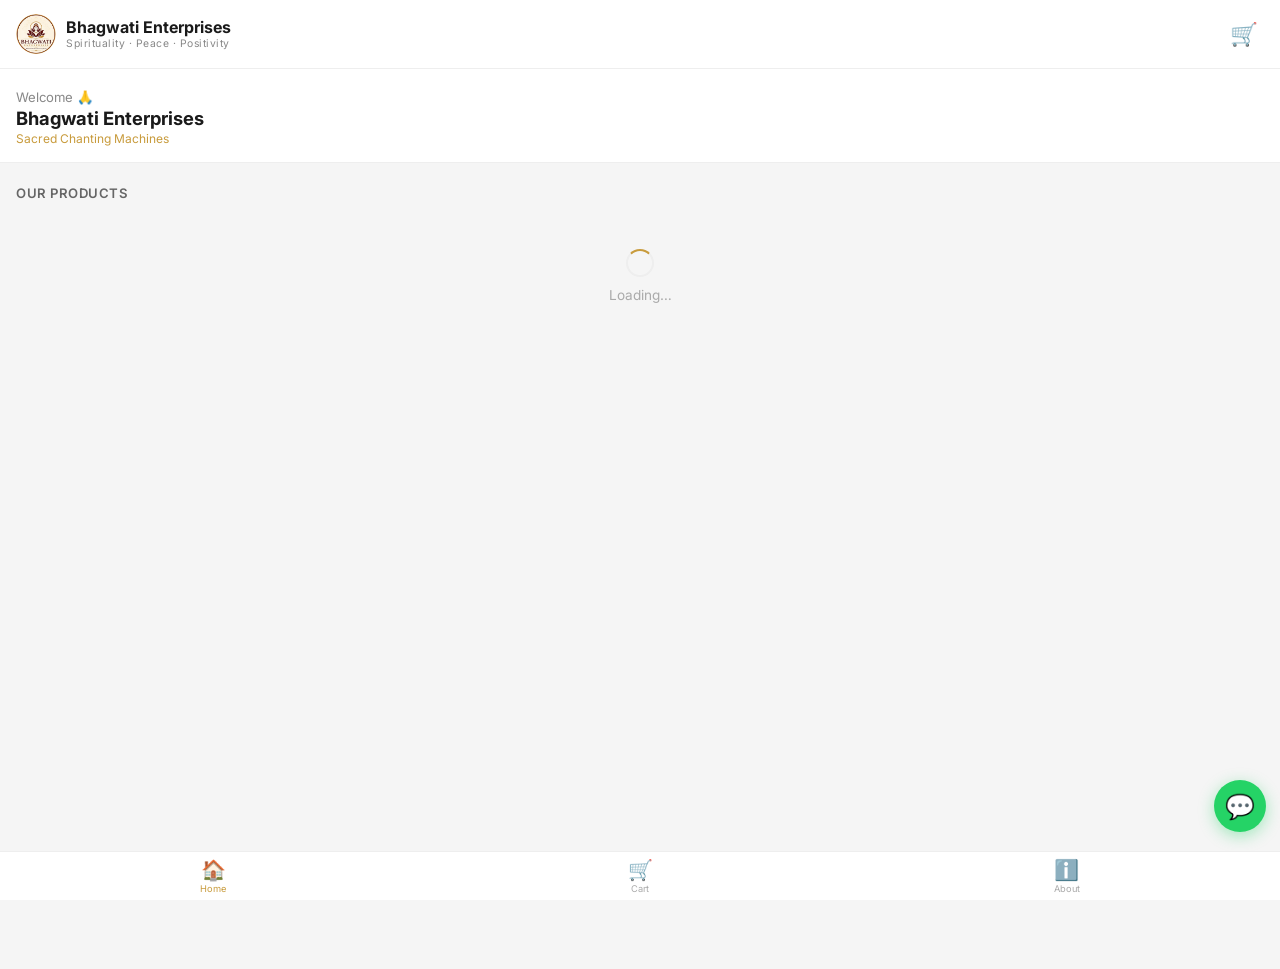
==== commit fb448899: "Add files via upload" ====
--- a/index.html
+++ b/index.html
@@ -417,7 +417,12 @@
         Chat with Us on WhatsApp
       </a>
     </div>
-    <p style="text-align:center;padding:10px;font-size:0.7rem;color:#bbb">© 2025 Bhagwati Enterprises · All Rights Reserved</p>
+    <div style="text-align:center;padding:16px 10px 10px">
+      <a href="mailto:bhagwati.enterprises268@gmail.com" style="display:inline-flex;align-items:center;gap:8px;font-size:0.85rem;color:#555;text-decoration:none;background:#fff;border:1px solid #eee;padding:10px 18px;border-radius:10px;box-shadow:0 1px 4px rgba(0,0,0,0.06)">
+        ✉️ bhagwati.enterprises268@gmail.com
+      </a>
+    </div>
+    <p style="text-align:center;padding:6px 10px 10px;font-size:0.7rem;color:#bbb">© 2025 Bhagwati Enterprises · All Rights Reserved</p>
   </div>
 </div>
 
@@ -450,7 +455,7 @@
 const db = firebase.firestore();
 
 // ── WhatsApp number ──
-const WA = "919876543210"; // ← Replace with your real number
+const WA = "919404718746"; // ← Replace with your real number
 const waLink = msg => `https://wa.me/${WA}?text=${encodeURIComponent(msg)}`;
 
 // Set WA links
